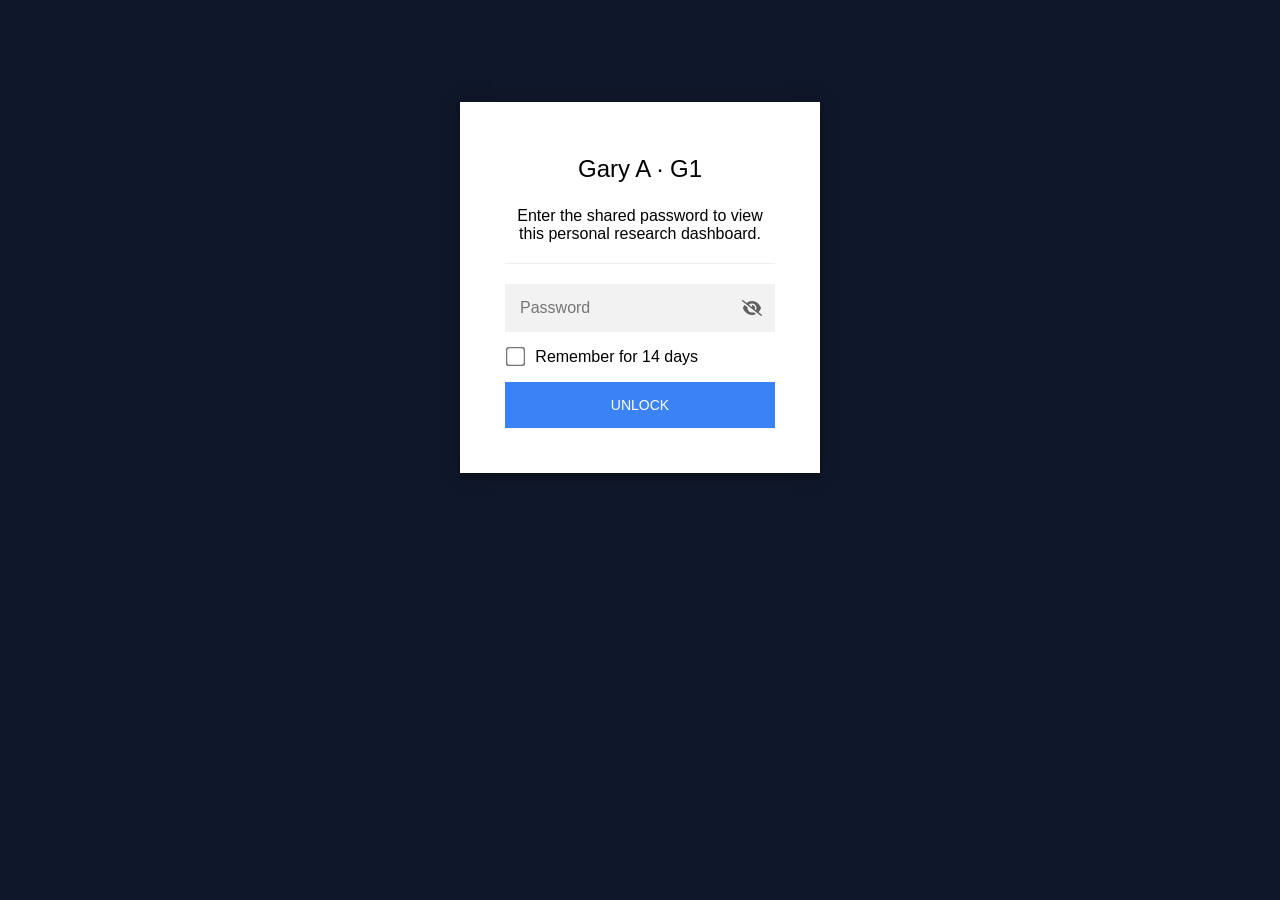
==== otw/index.html @ 6d65d70d "Swap in lean Magic 15 (passed pre-registered rule); simpler dashboard layout" ====
<!DOCTYPE html>
<html class="staticrypt-html">
    <head>
        <meta charset="utf-8" />
        <title>Gary A · G1</title>
        <meta name="viewport" content="width=device-width, initial-scale=1" />

        <!-- do not cache this page -->
        <meta http-equiv="cache-control" content="max-age=0" />
        <meta http-equiv="cache-control" content="no-cache" />
        <meta http-equiv="expires" content="0" />
        <meta http-equiv="expires" content="Tue, 01 Jan 1980 1:00:00 GMT" />
        <meta http-equiv="pragma" content="no-cache" />

        <style>
            .staticrypt-hr {
                margin-top: 20px;
                margin-bottom: 20px;
                border: 0;
                border-top: 1px solid #eee;
            }

            .staticrypt-page {
                width: 360px;
                padding: 8% 0 0;
                margin: auto;
                box-sizing: border-box;
            }

            .staticrypt-form {
                position: relative;
                z-index: 1;
                background: #ffffff;
                max-width: 360px;
                margin: 0 auto 100px;
                padding: 45px;
                text-align: center;
                box-shadow: 0 0 20px 0 rgba(0, 0, 0, 0.2), 0 5px 5px 0 rgba(0, 0, 0, 0.24);
            }

            .staticrypt-form input[type="password"],
            input[type="text"] {
                background: inherit;
                border: 0;
                box-sizing: border-box; /* This ensures padding is included in the total width */
                font-size: 14px;
                outline: 0;
                padding: 15px 30px 15px 15px; /* Adjust the padding to ensure there is space for the icon */
                width: 100%;
            }

            .staticrypt-password-container {
                position: relative;
                outline: 0;
                background: #f2f2f2;
                width: 100%;
                border: 0;
                margin: 0 0 15px;
                box-sizing: border-box;
            }

            .staticrypt-toggle-password-visibility {
                cursor: pointer;
                height: 20px;
                opacity: 60%;
                padding: 13px;
                position: absolute;
                right: 0;
                top: 50%;
                transform: translateY(-50%);
                width: 20px;
            }

            .staticrypt-form .staticrypt-decrypt-button {
                text-transform: uppercase;
                outline: 0;
                background: #3b82f6;
                width: 100%;
                border: 0;
                padding: 15px;
                color: #ffffff;
                font-size: 14px;
                cursor: pointer;
            }

            .staticrypt-form .staticrypt-decrypt-button:hover,
            .staticrypt-form .staticrypt-decrypt-button:active,
            .staticrypt-form .staticrypt-decrypt-button:focus {
                background: #3b82f6;
                filter: brightness(92%);
            }

            .staticrypt-html {
                height: 100%;
            }

            .staticrypt-body {
                height: 100%;
                margin: 0;
            }

            .staticrypt-content {
                height: 100%;
                margin-bottom: 1em;
                background: #0f172a;
                font-family: "Arial", sans-serif;
                -webkit-font-smoothing: antialiased;
                -moz-osx-font-smoothing: grayscale;
            }

            .staticrypt-instructions {
                margin-top: -1em;
                margin-bottom: 1em;
            }

            .staticrypt-title {
                font-size: 1.5em;
            }

            label.staticrypt-remember {
                display: flex;
                align-items: center;
                margin-bottom: 1em;
            }

            .staticrypt-remember input[type="checkbox"] {
                transform: scale(1.5);
                margin-right: 1em;
            }

            .hidden {
                display: none !important;
            }

            .staticrypt-spinner-container {
                height: 100%;
                display: flex;
                align-items: center;
                justify-content: center;
            }

            .staticrypt-spinner {
                display: inline-block;
                width: 2rem;
                height: 2rem;
                vertical-align: text-bottom;
                border: 0.25em solid gray;
                border-right-color: transparent;
                border-radius: 50%;
                -webkit-animation: spinner-border 0.75s linear infinite;
                animation: spinner-border 0.75s linear infinite;
                animation-duration: 0.75s;
                animation-timing-function: linear;
                animation-delay: 0s;
                animation-iteration-count: infinite;
                animation-direction: normal;
                animation-fill-mode: none;
                animation-play-state: running;
                animation-name: spinner-border;
            }

            @keyframes spinner-border {
                100% {
                    transform: rotate(360deg);
                }
            }

            @media screen and (-webkit-min-device-pixel-ratio: 0) {
                .staticrypt-form input[type="password"],
                input[type="text"] {
                    font-size: 16px;
                }
            }
        </style>
    </head>

    <body class="staticrypt-body">
        <div id="staticrypt_loading" class="staticrypt-spinner-container">
            <div class="staticrypt-spinner"></div>
        </div>

        <div id="staticrypt_content" class="staticrypt-content hidden">
            <div class="staticrypt-page">
                <div class="staticrypt-form">
                    <div class="staticrypt-instructions">
                        <p class="staticrypt-title">Gary A · G1</p>
                        <p>Enter the shared password to view this personal research dashboard.</p>
                    </div>

                    <hr class="staticrypt-hr" />

                    <form id="staticrypt-form" action="#" method="post">
                        <div class="staticrypt-password-container">
                            <input
                                id="staticrypt-password"
                                type="password"
                                name="password"
                                placeholder="Password"
                                autofocus
                            />

                            <img
                                class="staticrypt-toggle-password-visibility"
                                alt="Show password"
                                title="Show password"
                                src="[data-uri]"
                            />
                        </div>

                        <label id="staticrypt-remember-label" class="staticrypt-remember hidden">
                            <input id="staticrypt-remember" type="checkbox" name="remember" />
                            Remember for 14 days
                        </label>

                        <input type="submit" class="staticrypt-decrypt-button" value="Unlock" />
                    </form>
                </div>
            </div>
        </div>

        <script>
            // these variables will be filled when generating the file - the template format is 'variable_name'
            const staticryptInitiator = ((function(){
  const exports = {};
  const cryptoEngine = ((function(){
  const exports = {};
  const { subtle } = crypto;

const IV_BITS = 16 * 8;
const HEX_BITS = 4;
const ENCRYPTION_ALGO = "AES-CBC";

/**
 * Translates between utf8 encoded hexadecimal strings
 * and Uint8Array bytes.
 */
const HexEncoder = {
    /**
     * hex string -> bytes
     * @param {string} hexString
     * @returns {Uint8Array}
     */
    parse: function (hexString) {
        if (hexString.length % 2 !== 0) throw "Invalid hexString";
        const arrayBuffer = new Uint8Array(hexString.length / 2);

        for (let i = 0; i < hexString.length; i += 2) {
            const byteValue = parseInt(hexString.substring(i, i + 2), 16);
            if (isNaN(byteValue)) {
                throw "Invalid hexString";
            }
            arrayBuffer[i / 2] = byteValue;
        }
        return arrayBuffer;
    },

    /**
     * bytes -> hex string
     * @param {Uint8Array} bytes
     * @returns {string}
     */
    stringify: function (bytes) {
        const hexBytes = [];

        for (let i = 0; i < bytes.length; ++i) {
            let byteString = bytes[i].toString(16);
            if (byteString.length < 2) {
                byteString = "0" + byteString;
            }
            hexBytes.push(byteString);
        }
        return hexBytes.join("");
    },
};

/**
 * Translates between utf8 strings and Uint8Array bytes.
 */
const UTF8Encoder = {
    parse: function (str) {
        return new TextEncoder().encode(str);
    },

    stringify: function (bytes) {
        return new TextDecoder().decode(bytes);
    },
};

/**
 * Salt and encrypt a msg with a password.
 */
async function encrypt(msg, hashedPassword) {
    // Must be 16 bytes, unpredictable, and preferably cryptographically random. However, it need not be secret.
    // https://developer.mozilla.org/en-US/docs/Web/API/SubtleCrypto/encrypt#parameters
    const iv = crypto.getRandomValues(new Uint8Array(IV_BITS / 8));

    const key = await subtle.importKey("raw", HexEncoder.parse(hashedPassword), ENCRYPTION_ALGO, false, ["encrypt"]);

    const encrypted = await subtle.encrypt(
        {
            name: ENCRYPTION_ALGO,
            iv: iv,
        },
        key,
        UTF8Encoder.parse(msg)
    );

    // iv will be 32 hex characters, we prepend it to the ciphertext for use in decryption
    return HexEncoder.stringify(iv) + HexEncoder.stringify(new Uint8Array(encrypted));
}
exports.encrypt = encrypt;

/**
 * Decrypt a salted msg using a password.
 *
 * @param {string} encryptedMsg
 * @param {string} hashedPassword
 * @returns {Promise<string>}
 */
async function decrypt(encryptedMsg, hashedPassword) {
    const ivLength = IV_BITS / HEX_BITS;
    const iv = HexEncoder.parse(encryptedMsg.substring(0, ivLength));
    const encrypted = encryptedMsg.substring(ivLength);

    const key = await subtle.importKey("raw", HexEncoder.parse(hashedPassword), ENCRYPTION_ALGO, false, ["decrypt"]);

    const outBuffer = await subtle.decrypt(
        {
            name: ENCRYPTION_ALGO,
            iv: iv,
        },
        key,
        HexEncoder.parse(encrypted)
    );

    return UTF8Encoder.stringify(new Uint8Array(outBuffer));
}
exports.decrypt = decrypt;

/**
 * Salt and hash the password so it can be stored in localStorage without opening a password reuse vulnerability.
 *
 * @param {string} password
 * @param {string} salt
 * @returns {Promise<string>}
 */
async function hashPassword(password, salt) {
    // we hash the password in multiple steps, each adding more iterations. This is because we used to allow less
    // iterations, so for backward compatibility reasons, we need to support going from that to more iterations.
    let hashedPassword = await hashLegacyRound(password, salt);

    hashedPassword = await hashSecondRound(hashedPassword, salt);

    return hashThirdRound(hashedPassword, salt);
}
exports.hashPassword = hashPassword;

/**
 * This hashes the password with 1k iterations. This is a low number, we need this function to support backwards
 * compatibility.
 *
 * @param {string} password
 * @param {string} salt
 * @returns {Promise<string>}
 */
function hashLegacyRound(password, salt) {
    return pbkdf2(password, salt, 1000, "SHA-1");
}
exports.hashLegacyRound = hashLegacyRound;

/**
 * Add a second round of iterations. This is because we used to use 1k, so for backwards compatibility with
 * remember-me/autodecrypt links, we need to support going from that to more iterations.
 *
 * @param hashedPassword
 * @param salt
 * @returns {Promise<string>}
 */
function hashSecondRound(hashedPassword, salt) {
    return pbkdf2(hashedPassword, salt, 14000, "SHA-256");
}
exports.hashSecondRound = hashSecondRound;

/**
 * Add a third round of iterations to bring total number to 600k. This is because we used to use 1k, then 15k, so for
 * backwards compatibility with remember-me/autodecrypt links, we need to support going from that to more iterations.
 *
 * @param hashedPassword
 * @param salt
 * @returns {Promise<string>}
 */
function hashThirdRound(hashedPassword, salt) {
    return pbkdf2(hashedPassword, salt, 585000, "SHA-256");
}
exports.hashThirdRound = hashThirdRound;

/**
 * Salt and hash the password so it can be stored in localStorage without opening a password reuse vulnerability.
 *
 * @param {string} password
 * @param {string} salt
 * @param {int} iterations
 * @param {string} hashAlgorithm
 * @returns {Promise<string>}
 */
async function pbkdf2(password, salt, iterations, hashAlgorithm) {
    const key = await subtle.importKey("raw", UTF8Encoder.parse(password), "PBKDF2", false, ["deriveBits"]);

    const keyBytes = await subtle.deriveBits(
        {
            name: "PBKDF2",
            hash: hashAlgorithm,
            iterations,
            salt: UTF8Encoder.parse(salt),
        },
        key,
        256
    );

    return HexEncoder.stringify(new Uint8Array(keyBytes));
}

function generateRandomSalt() {
    const bytes = crypto.getRandomValues(new Uint8Array(128 / 8));

    return HexEncoder.stringify(new Uint8Array(bytes));
}
exports.generateRandomSalt = generateRandomSalt;

async function signMessage(hashedPassword, message) {
    const key = await subtle.importKey(
        "raw",
        HexEncoder.parse(hashedPassword),
        {
            name: "HMAC",
            hash: "SHA-256",
        },
        false,
        ["sign"]
    );
    const signature = await subtle.sign("HMAC", key, UTF8Encoder.parse(message));

    return HexEncoder.stringify(new Uint8Array(signature));
}
exports.signMessage = signMessage;

function getRandomAlphanum() {
    const possibleCharacters = "abcdefghijklmnopqrstuvwxyzABCDEFGHIJKLMNOPQRSTUVWXYZ0123456789";

    let byteArray;
    let parsedInt;

    // Keep generating new random bytes until we get a value that falls
    // within a range that can be evenly divided by possibleCharacters.length
    do {
        byteArray = crypto.getRandomValues(new Uint8Array(1));
        // extract the lowest byte to get an int from 0 to 255 (probably unnecessary, since we're only generating 1 byte)
        parsedInt = byteArray[0] & 0xff;
    } while (parsedInt >= 256 - (256 % possibleCharacters.length));

    // Take the modulo of the parsed integer to get a random number between 0 and totalLength - 1
    const randomIndex = parsedInt % possibleCharacters.length;

    return possibleCharacters[randomIndex];
}

/**
 * Generate a random string of a given length.
 *
 * @param {int} length
 * @returns {string}
 */
function generateRandomString(length) {
    let randomString = "";

    for (let i = 0; i < length; i++) {
        randomString += getRandomAlphanum();
    }

    return randomString;
}
exports.generateRandomString = generateRandomString;

  return exports;
})());
const codec = ((function(){
  const exports = {};
  /**
 * Initialize the codec with the provided cryptoEngine - this return functions to encode and decode messages.
 *
 * @param cryptoEngine - the engine to use for encryption / decryption
 */
function init(cryptoEngine) {
    const exports = {};

    /**
     * Top-level function for encoding a message.
     * Includes password hashing, encryption, and signing.
     *
     * @param {string} msg
     * @param {string} password
     * @param {string} salt
     *
     * @returns {string} The encoded text
     */
    async function encode(msg, password, salt) {
        const hashedPassword = await cryptoEngine.hashPassword(password, salt);

        const encrypted = await cryptoEngine.encrypt(msg, hashedPassword);

        // we use the hashed password in the HMAC because this is effectively what will be used a password (so we can store
        // it in localStorage safely, we don't use the clear text password)
        const hmac = await cryptoEngine.signMessage(hashedPassword, encrypted);

        return hmac + encrypted;
    }
    exports.encode = encode;

    /**
     * Encode using a password that has already been hashed. This is useful to encode multiple messages in a row, that way
     * we don't need to hash the password multiple times.
     *
     * @param {string} msg
     * @param {string} hashedPassword
     *
     * @returns {string} The encoded text
     */
    async function encodeWithHashedPassword(msg, hashedPassword) {
        const encrypted = await cryptoEngine.encrypt(msg, hashedPassword);

        // we use the hashed password in the HMAC because this is effectively what will be used a password (so we can store
        // it in localStorage safely, we don't use the clear text password)
        const hmac = await cryptoEngine.signMessage(hashedPassword, encrypted);

        return hmac + encrypted;
    }
    exports.encodeWithHashedPassword = encodeWithHashedPassword;

    /**
     * Top-level function for decoding a message.
     * Includes signature check and decryption.
     *
     * @param {string} signedMsg
     * @param {string} hashedPassword
     * @param {string} salt
     * @param {int} backwardCompatibleAttempt
     * @param {string} originalPassword
     *
     * @returns {Object} {success: true, decoded: string} | {success: false, message: string}
     */
    async function decode(signedMsg, hashedPassword, salt, backwardCompatibleAttempt = 0, originalPassword = "") {
        const encryptedHMAC = signedMsg.substring(0, 64);
        const encryptedMsg = signedMsg.substring(64);
        const decryptedHMAC = await cryptoEngine.signMessage(hashedPassword, encryptedMsg);

        if (decryptedHMAC !== encryptedHMAC) {
            // we have been raising the number of iterations in the hashing algorithm multiple times, so to support the old
            // remember-me/autodecrypt links we need to try bringing the old hashes up to speed.
            originalPassword = originalPassword || hashedPassword;
            if (backwardCompatibleAttempt === 0) {
                const updatedHashedPassword = await cryptoEngine.hashThirdRound(originalPassword, salt);

                return decode(signedMsg, updatedHashedPassword, salt, backwardCompatibleAttempt + 1, originalPassword);
            }
            if (backwardCompatibleAttempt === 1) {
                let updatedHashedPassword = await cryptoEngine.hashSecondRound(originalPassword, salt);
                updatedHashedPassword = await cryptoEngine.hashThirdRound(updatedHashedPassword, salt);

                return decode(signedMsg, updatedHashedPassword, salt, backwardCompatibleAttempt + 1, originalPassword);
            }

            return { success: false, message: "Signature mismatch" };
        }

        return {
            success: true,
            decoded: await cryptoEngine.decrypt(encryptedMsg, hashedPassword),
        };
    }
    exports.decode = decode;

    return exports;
}
exports.init = init;

  return exports;
})());
const decode = codec.init(cryptoEngine).decode;

/**
 * Initialize the staticrypt module, that exposes functions callbable by the password_template.
 *
 * @param {{
 *  staticryptEncryptedMsgUniqueVariableName: string,
 *  isRememberEnabled: boolean,
 *  rememberDurationInDays: number,
 *  staticryptSaltUniqueVariableName: string,
 * }} staticryptConfig - object of data that is stored on the password_template at encryption time.
 *
 * @param {{
 *  rememberExpirationKey: string,
 *  rememberPassphraseKey: string,
 *  replaceHtmlCallback: function,
 *  clearLocalStorageCallback: function,
 * }} templateConfig - object of data that can be configured by a custom password_template.
 */
function init(staticryptConfig, templateConfig) {
    const exports = {};

    /**
     * Decrypt our encrypted page, replace the whole HTML.
     *
     * @param {string} hashedPassword
     * @returns {Promise<boolean>}
     */
    async function decryptAndReplaceHtml(hashedPassword) {
        const { staticryptEncryptedMsgUniqueVariableName, staticryptSaltUniqueVariableName } = staticryptConfig;
        const { replaceHtmlCallback } = templateConfig;

        const result = await decode(
            staticryptEncryptedMsgUniqueVariableName,
            hashedPassword,
            staticryptSaltUniqueVariableName
        );
        if (!result.success) {
            return false;
        }
        const plainHTML = result.decoded;

        // if the user configured a callback call it, otherwise just replace the whole HTML
        if (typeof replaceHtmlCallback === "function") {
            replaceHtmlCallback(plainHTML);
        } else {
            document.write(plainHTML);
            document.close();
        }

        return true;
    }

    /**
     * Attempt to decrypt the page and replace the whole HTML.
     *
     * @param {string} password
     * @param {boolean} isRememberChecked
     *
     * @returns {Promise<{isSuccessful: boolean, hashedPassword?: string}>} - we return an object, so that if we want to
     *   expose more information in the future we can do it without breaking the password_template
     */
    async function handleDecryptionOfPage(password, isRememberChecked) {
        const { staticryptSaltUniqueVariableName } = staticryptConfig;

        // decrypt and replace the whole page
        const hashedPassword = await cryptoEngine.hashPassword(password, staticryptSaltUniqueVariableName);
        return handleDecryptionOfPageFromHash(hashedPassword, isRememberChecked);
    }
    exports.handleDecryptionOfPage = handleDecryptionOfPage;

    async function handleDecryptionOfPageFromHash(hashedPassword, isRememberChecked) {
        const { isRememberEnabled, rememberDurationInDays } = staticryptConfig;
        const { rememberExpirationKey, rememberPassphraseKey } = templateConfig;

        const isDecryptionSuccessful = await decryptAndReplaceHtml(hashedPassword);

        if (!isDecryptionSuccessful) {
            return {
                isSuccessful: false,
                hashedPassword,
            };
        }

        // remember the hashedPassword and set its expiration if necessary
        if (isRememberEnabled && isRememberChecked) {
            window.localStorage.setItem(rememberPassphraseKey, hashedPassword);

            // set the expiration if the duration isn't 0 (meaning no expiration)
            if (rememberDurationInDays > 0) {
                window.localStorage.setItem(
                    rememberExpirationKey,
                    (new Date().getTime() + rememberDurationInDays * 24 * 60 * 60 * 1000).toString()
                );
            }
        }

        return {
            isSuccessful: true,
            hashedPassword,
        };
    }
    exports.handleDecryptionOfPageFromHash = handleDecryptionOfPageFromHash;

    /**
     * Clear localstorage from staticrypt related values
     */
    function clearLocalStorage() {
        const { clearLocalStorageCallback, rememberExpirationKey, rememberPassphraseKey } = templateConfig;

        if (typeof clearLocalStorageCallback === "function") {
            clearLocalStorageCallback();
        } else {
            localStorage.removeItem(rememberPassphraseKey);
            localStorage.removeItem(rememberExpirationKey);
        }
    }

    async function handleDecryptOnLoad() {
        let isSuccessful = await decryptOnLoadFromUrl();

        if (!isSuccessful) {
            isSuccessful = await decryptOnLoadFromRememberMe();
        }

        return { isSuccessful };
    }
    exports.handleDecryptOnLoad = handleDecryptOnLoad;

    /**
     * Clear storage if we are logging out
     *
     * @returns {boolean} - whether we logged out
     */
    function logoutIfNeeded() {
        const logoutKey = "staticrypt_logout";

        // handle logout through query param
        const queryParams = new URLSearchParams(window.location.search);
        if (queryParams.has(logoutKey)) {
            clearLocalStorage();
            return true;
        }

        // handle logout through URL fragment
        const hash = window.location.hash.substring(1);
        if (hash.includes(logoutKey)) {
            clearLocalStorage();
            return true;
        }

        return false;
    }

    /**
     * To be called on load: check if we want to try to decrypt and replace the HTML with the decrypted content, and
     * try to do it if needed.
     *
     * @returns {Promise<boolean>} true if we derypted and replaced the whole page, false otherwise
     */
    async function decryptOnLoadFromRememberMe() {
        const { rememberDurationInDays } = staticryptConfig;
        const { rememberExpirationKey, rememberPassphraseKey } = templateConfig;

        // if we are login out, terminate
        if (logoutIfNeeded()) {
            return false;
        }

        // if there is expiration configured, check if we're not beyond the expiration
        if (rememberDurationInDays && rememberDurationInDays > 0) {
            const expiration = localStorage.getItem(rememberExpirationKey),
                isExpired = expiration && new Date().getTime() > parseInt(expiration);

            if (isExpired) {
                clearLocalStorage();
                return false;
            }
        }

        const hashedPassword = localStorage.getItem(rememberPassphraseKey);

        if (hashedPassword) {
            // try to decrypt
            const isDecryptionSuccessful = await decryptAndReplaceHtml(hashedPassword);

            // if the decryption is unsuccessful the password might be wrong - silently clear the saved data and let
            // the user fill the password form again
            if (!isDecryptionSuccessful) {
                clearLocalStorage();
                return false;
            }

            return true;
        }

        return false;
    }

    async function decryptOnLoadFromUrl() {
        const passwordKey = "staticrypt_pwd";
        const rememberMeKey = "remember_me";

        // try to get the password from the query param (for backward compatibility - we now want to avoid this method,
        // since it sends the hashed password to the server which isn't needed)
        const queryParams = new URLSearchParams(window.location.search);
        const hashedPasswordQuery = queryParams.get(passwordKey);
        const rememberMeQuery = queryParams.get(rememberMeKey);

        const urlFragment = window.location.hash.substring(1);
        // get the password from the url fragment
        const hashedPasswordRegexMatch = urlFragment.match(new RegExp(passwordKey + "=([^&]*)"));
        const hashedPasswordFragment = hashedPasswordRegexMatch ? hashedPasswordRegexMatch[1] : null;
        const rememberMeFragment = urlFragment.includes(rememberMeKey);

        const hashedPassword = hashedPasswordFragment || hashedPasswordQuery;
        const rememberMe = rememberMeFragment || rememberMeQuery;

        if (hashedPassword) {
            return handleDecryptionOfPageFromHash(hashedPassword, rememberMe);
        }

        return false;
    }

    return exports;
}
exports.init = init;

  return exports;
})());
            const templateError = "Bad password!",
                templateToggleAltShow = "Show password",
                templateToggleAltHide = "Hide password",
                isRememberEnabled = true,
                staticryptConfig = {"staticryptEncryptedMsgUniqueVariableName":"[base64]","isRememberEnabled":true,"rememberDurationInDays":14,"staticryptSaltUniqueVariableName":"8422ee3a583faa95efbcede3cbd6a681"};

            // you can edit these values to customize some of the behavior of StatiCrypt
            const templateConfig = {
                rememberExpirationKey: "staticrypt_expiration",
                rememberPassphraseKey: "staticrypt_passphrase",
                replaceHtmlCallback: null,
                clearLocalStorageCallback: null,
            };

            // init the staticrypt engine
            const staticrypt = staticryptInitiator.init(staticryptConfig, templateConfig);

            // try to automatically decrypt on load if there is a saved password
            window.onload = async function () {
                const { isSuccessful } = await staticrypt.handleDecryptOnLoad();

                // if we didn't decrypt anything on load, show the password prompt. Otherwise the content has already been
                // replaced, no need to do anything
                if (!isSuccessful) {
                    // hide loading screen
                    document.getElementById("staticrypt_loading").classList.add("hidden");
                    document.getElementById("staticrypt_content").classList.remove("hidden");
                    document.getElementById("staticrypt-password").focus();

                    // show the remember me checkbox
                    if (isRememberEnabled) {
                        document.getElementById("staticrypt-remember-label").classList.remove("hidden");
                    }
                }
            };

            // toggle password visibility
            const toggleIcon = document.querySelector(".staticrypt-toggle-password-visibility");
            // these two icons are coming from FontAwesome
            const imgSrcEyeClosed =
                "[data-uri]";
            const imgSrcEyeOpened =
                "[data-uri]";
            toggleIcon.addEventListener("click", function () {
                const passwordInput = document.getElementById("staticrypt-password");
                if (passwordInput.type === "password") {
                    passwordInput.type = "text";
                    toggleIcon.src = imgSrcEyeOpened;
                    toggleIcon.alt = templateToggleAltHide;
                    toggleIcon.title = templateToggleAltHide;
                } else {
                    passwordInput.type = "password";
                    toggleIcon.src = imgSrcEyeClosed;
                    toggleIcon.alt = templateToggleAltShow;
                    toggleIcon.title = templateToggleAltShow;
                }
            });

            // handle password form submission
            document.getElementById("staticrypt-form").addEventListener("submit", async function (e) {
                e.preventDefault();

                const password = document.getElementById("staticrypt-password").value,
                    isRememberChecked = document.getElementById("staticrypt-remember").checked;

                const { isSuccessful } = await staticrypt.handleDecryptionOfPage(password, isRememberChecked);

                if (!isSuccessful) {
                    alert(templateError);
                }
            });
        </script>
    </body>
</html>
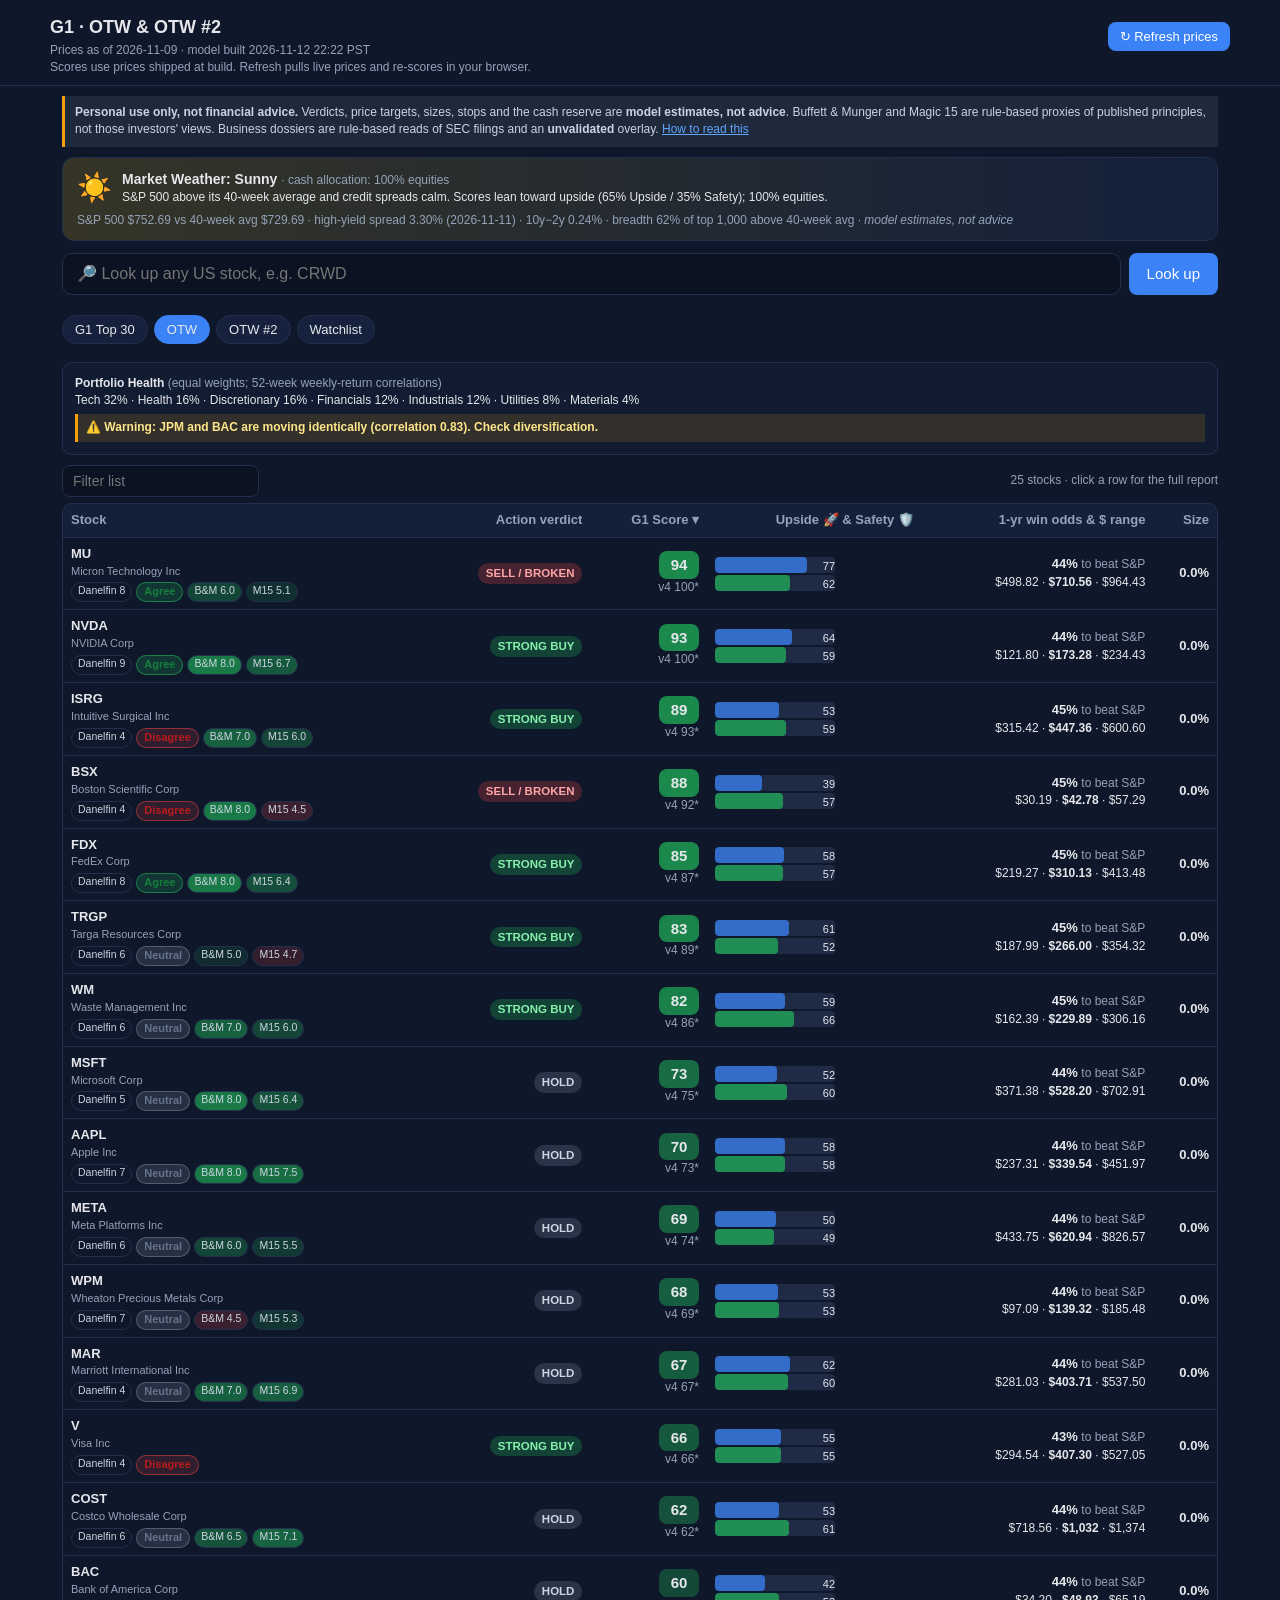
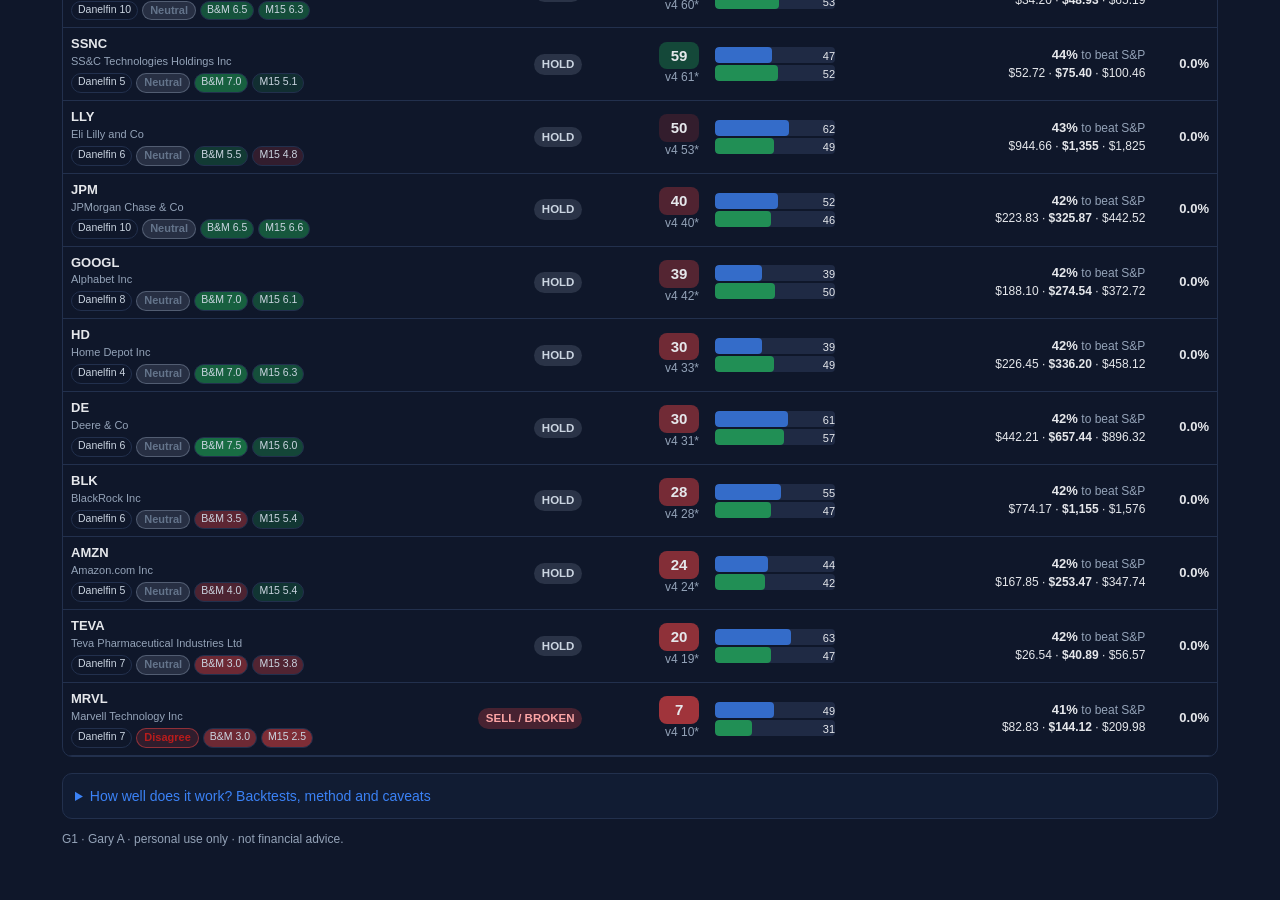
==== commit 7665937e: "Temporarily publish G1 pages without password (owner request); add G1_NO_ENCRYPT=1 flag to encrypt-p" ====
--- a/otw/index.html
+++ b/otw/index.html
@@ -1,892 +1,609 @@
-<!DOCTYPE html>
-<html class="staticrypt-html">
-    <head>
-        <meta charset="utf-8" />
-        <title>Gary A · G1</title>
-        <meta name="viewport" content="width=device-width, initial-scale=1" />
-
-        <!-- do not cache this page -->
-        <meta http-equiv="cache-control" content="max-age=0" />
-        <meta http-equiv="cache-control" content="no-cache" />
-        <meta http-equiv="expires" content="0" />
-        <meta http-equiv="expires" content="Tue, 01 Jan 1980 1:00:00 GMT" />
-        <meta http-equiv="pragma" content="no-cache" />
-
-        <style>
-            .staticrypt-hr {
-                margin-top: 20px;
-                margin-bottom: 20px;
-                border: 0;
-                border-top: 1px solid #eee;
-            }
-
-            .staticrypt-page {
-                width: 360px;
-                padding: 8% 0 0;
-                margin: auto;
-                box-sizing: border-box;
-            }
-
-            .staticrypt-form {
-                position: relative;
-                z-index: 1;
-                background: #ffffff;
-                max-width: 360px;
-                margin: 0 auto 100px;
-                padding: 45px;
-                text-align: center;
-                box-shadow: 0 0 20px 0 rgba(0, 0, 0, 0.2), 0 5px 5px 0 rgba(0, 0, 0, 0.24);
-            }
-
-            .staticrypt-form input[type="password"],
-            input[type="text"] {
-                background: inherit;
-                border: 0;
-                box-sizing: border-box; /* This ensures padding is included in the total width */
-                font-size: 14px;
-                outline: 0;
-                padding: 15px 30px 15px 15px; /* Adjust the padding to ensure there is space for the icon */
-                width: 100%;
-            }
-
-            .staticrypt-password-container {
-                position: relative;
-                outline: 0;
-                background: #f2f2f2;
-                width: 100%;
-                border: 0;
-                margin: 0 0 15px;
-                box-sizing: border-box;
-            }
-
-            .staticrypt-toggle-password-visibility {
-                cursor: pointer;
-                height: 20px;
-                opacity: 60%;
-                padding: 13px;
-                position: absolute;
-                right: 0;
-                top: 50%;
-                transform: translateY(-50%);
-                width: 20px;
-            }
-
-            .staticrypt-form .staticrypt-decrypt-button {
-                text-transform: uppercase;
-                outline: 0;
-                background: #3b82f6;
-                width: 100%;
-                border: 0;
-                padding: 15px;
-                color: #ffffff;
-                font-size: 14px;
-                cursor: pointer;
-            }
-
-            .staticrypt-form .staticrypt-decrypt-button:hover,
-            .staticrypt-form .staticrypt-decrypt-button:active,
-            .staticrypt-form .staticrypt-decrypt-button:focus {
-                background: #3b82f6;
-                filter: brightness(92%);
-            }
-
-            .staticrypt-html {
-                height: 100%;
-            }
-
-            .staticrypt-body {
-                height: 100%;
-                margin: 0;
-            }
-
-            .staticrypt-content {
-                height: 100%;
-                margin-bottom: 1em;
-                background: #0f172a;
-                font-family: "Arial", sans-serif;
-                -webkit-font-smoothing: antialiased;
-                -moz-osx-font-smoothing: grayscale;
-            }
-
-            .staticrypt-instructions {
-                margin-top: -1em;
-                margin-bottom: 1em;
-            }
-
-            .staticrypt-title {
-                font-size: 1.5em;
-            }
-
-            label.staticrypt-remember {
-                display: flex;
-                align-items: center;
-                margin-bottom: 1em;
-            }
-
-            .staticrypt-remember input[type="checkbox"] {
-                transform: scale(1.5);
-                margin-right: 1em;
-            }
-
-            .hidden {
-                display: none !important;
-            }
-
-            .staticrypt-spinner-container {
-                height: 100%;
-                display: flex;
-                align-items: center;
-                justify-content: center;
-            }
-
-            .staticrypt-spinner {
-                display: inline-block;
-                width: 2rem;
-                height: 2rem;
-                vertical-align: text-bottom;
-                border: 0.25em solid gray;
-                border-right-color: transparent;
-                border-radius: 50%;
-                -webkit-animation: spinner-border 0.75s linear infinite;
-                animation: spinner-border 0.75s linear infinite;
-                animation-duration: 0.75s;
-                animation-timing-function: linear;
-                animation-delay: 0s;
-                animation-iteration-count: infinite;
-                animation-direction: normal;
-                animation-fill-mode: none;
-                animation-play-state: running;
-                animation-name: spinner-border;
-            }
-
-            @keyframes spinner-border {
-                100% {
-                    transform: rotate(360deg);
-                }
-            }
-
-            @media screen and (-webkit-min-device-pixel-ratio: 0) {
-                .staticrypt-form input[type="password"],
-                input[type="text"] {
-                    font-size: 16px;
-                }
-            }
-        </style>
-    </head>
-
-    <body class="staticrypt-body">
-        <div id="staticrypt_loading" class="staticrypt-spinner-container">
-            <div class="staticrypt-spinner"></div>
-        </div>
-
-        <div id="staticrypt_content" class="staticrypt-content hidden">
-            <div class="staticrypt-page">
-                <div class="staticrypt-form">
-                    <div class="staticrypt-instructions">
-                        <p class="staticrypt-title">Gary A · G1</p>
-                        <p>Enter the shared password to view this personal research dashboard.</p>
-                    </div>
-
-                    <hr class="staticrypt-hr" />
-
-                    <form id="staticrypt-form" action="#" method="post">
-                        <div class="staticrypt-password-container">
-                            <input
-                                id="staticrypt-password"
-                                type="password"
-                                name="password"
-                                placeholder="Password"
-                                autofocus
-                            />
-
-                            <img
-                                class="staticrypt-toggle-password-visibility"
-                                alt="Show password"
-                                title="Show password"
-                                src="[data-uri]"
-                            />
-                        </div>
-
-                        <label id="staticrypt-remember-label" class="staticrypt-remember hidden">
-                            <input id="staticrypt-remember" type="checkbox" name="remember" />
-                            Remember for 14 days
-                        </label>
-
-                        <input type="submit" class="staticrypt-decrypt-button" value="Unlock" />
-                    </form>
-                </div>
-            </div>
-        </div>
-
-        <script>
-            // these variables will be filled when generating the file - the template format is 'variable_name'
-            const staticryptInitiator = ((function(){
-  const exports = {};
-  const cryptoEngine = ((function(){
-  const exports = {};
-  const { subtle } = crypto;
-
-const IV_BITS = 16 * 8;
-const HEX_BITS = 4;
-const ENCRYPTION_ALGO = "AES-CBC";
-
-/**
- * Translates between utf8 encoded hexadecimal strings
- * and Uint8Array bytes.
- */
-const HexEncoder = {
-    /**
-     * hex string -> bytes
-     * @param {string} hexString
-     * @returns {Uint8Array}
-     */
-    parse: function (hexString) {
-        if (hexString.length % 2 !== 0) throw "Invalid hexString";
-        const arrayBuffer = new Uint8Array(hexString.length / 2);
-
-        for (let i = 0; i < hexString.length; i += 2) {
-            const byteValue = parseInt(hexString.substring(i, i + 2), 16);
-            if (isNaN(byteValue)) {
-                throw "Invalid hexString";
-            }
-            arrayBuffer[i / 2] = byteValue;
-        }
-        return arrayBuffer;
-    },
-
-    /**
-     * bytes -> hex string
-     * @param {Uint8Array} bytes
-     * @returns {string}
-     */
-    stringify: function (bytes) {
-        const hexBytes = [];
-
-        for (let i = 0; i < bytes.length; ++i) {
-            let byteString = bytes[i].toString(16);
-            if (byteString.length < 2) {
-                byteString = "0" + byteString;
-            }
-            hexBytes.push(byteString);
-        }
-        return hexBytes.join("");
-    },
-};
-
-/**
- * Translates between utf8 strings and Uint8Array bytes.
- */
-const UTF8Encoder = {
-    parse: function (str) {
-        return new TextEncoder().encode(str);
-    },
-
-    stringify: function (bytes) {
-        return new TextDecoder().decode(bytes);
-    },
-};
-
-/**
- * Salt and encrypt a msg with a password.
- */
-async function encrypt(msg, hashedPassword) {
-    // Must be 16 bytes, unpredictable, and preferably cryptographically random. However, it need not be secret.
-    // https://developer.mozilla.org/en-US/docs/Web/API/SubtleCrypto/encrypt#parameters
-    const iv = crypto.getRandomValues(new Uint8Array(IV_BITS / 8));
-
-    const key = await subtle.importKey("raw", HexEncoder.parse(hashedPassword), ENCRYPTION_ALGO, false, ["encrypt"]);
-
-    const encrypted = await subtle.encrypt(
-        {
-            name: ENCRYPTION_ALGO,
-            iv: iv,
-        },
-        key,
-        UTF8Encoder.parse(msg)
-    );
-
-    // iv will be 32 hex characters, we prepend it to the ciphertext for use in decryption
-    return HexEncoder.stringify(iv) + HexEncoder.stringify(new Uint8Array(encrypted));
-}
-exports.encrypt = encrypt;
-
-/**
- * Decrypt a salted msg using a password.
- *
- * @param {string} encryptedMsg
- * @param {string} hashedPassword
- * @returns {Promise<string>}
- */
-async function decrypt(encryptedMsg, hashedPassword) {
-    const ivLength = IV_BITS / HEX_BITS;
-    const iv = HexEncoder.parse(encryptedMsg.substring(0, ivLength));
-    const encrypted = encryptedMsg.substring(ivLength);
-
-    const key = await subtle.importKey("raw", HexEncoder.parse(hashedPassword), ENCRYPTION_ALGO, false, ["decrypt"]);
-
-    const outBuffer = await subtle.decrypt(
-        {
-            name: ENCRYPTION_ALGO,
-            iv: iv,
-        },
-        key,
-        HexEncoder.parse(encrypted)
-    );
-
-    return UTF8Encoder.stringify(new Uint8Array(outBuffer));
-}
-exports.decrypt = decrypt;
-
-/**
- * Salt and hash the password so it can be stored in localStorage without opening a password reuse vulnerability.
- *
- * @param {string} password
- * @param {string} salt
- * @returns {Promise<string>}
- */
-async function hashPassword(password, salt) {
-    // we hash the password in multiple steps, each adding more iterations. This is because we used to allow less
-    // iterations, so for backward compatibility reasons, we need to support going from that to more iterations.
-    let hashedPassword = await hashLegacyRound(password, salt);
-
-    hashedPassword = await hashSecondRound(hashedPassword, salt);
-
-    return hashThirdRound(hashedPassword, salt);
-}
-exports.hashPassword = hashPassword;
-
-/**
- * This hashes the password with 1k iterations. This is a low number, we need this function to support backwards
- * compatibility.
- *
- * @param {string} password
- * @param {string} salt
- * @returns {Promise<string>}
- */
-function hashLegacyRound(password, salt) {
-    return pbkdf2(password, salt, 1000, "SHA-1");
-}
-exports.hashLegacyRound = hashLegacyRound;
-
-/**
- * Add a second round of iterations. This is because we used to use 1k, so for backwards compatibility with
- * remember-me/autodecrypt links, we need to support going from that to more iterations.
- *
- * @param hashedPassword
- * @param salt
- * @returns {Promise<string>}
- */
-function hashSecondRound(hashedPassword, salt) {
-    return pbkdf2(hashedPassword, salt, 14000, "SHA-256");
-}
-exports.hashSecondRound = hashSecondRound;
-
-/**
- * Add a third round of iterations to bring total number to 600k. This is because we used to use 1k, then 15k, so for
- * backwards compatibility with remember-me/autodecrypt links, we need to support going from that to more iterations.
- *
- * @param hashedPassword
- * @param salt
- * @returns {Promise<string>}
- */
-function hashThirdRound(hashedPassword, salt) {
-    return pbkdf2(hashedPassword, salt, 585000, "SHA-256");
-}
-exports.hashThirdRound = hashThirdRound;
-
-/**
- * Salt and hash the password so it can be stored in localStorage without opening a password reuse vulnerability.
- *
- * @param {string} password
- * @param {string} salt
- * @param {int} iterations
- * @param {string} hashAlgorithm
- * @returns {Promise<string>}
- */
-async function pbkdf2(password, salt, iterations, hashAlgorithm) {
-    const key = await subtle.importKey("raw", UTF8Encoder.parse(password), "PBKDF2", false, ["deriveBits"]);
-
-    const keyBytes = await subtle.deriveBits(
-        {
-            name: "PBKDF2",
-            hash: hashAlgorithm,
-            iterations,
-            salt: UTF8Encoder.parse(salt),
-        },
-        key,
-        256
-    );
-
-    return HexEncoder.stringify(new Uint8Array(keyBytes));
-}
-
-function generateRandomSalt() {
-    const bytes = crypto.getRandomValues(new Uint8Array(128 / 8));
-
-    return HexEncoder.stringify(new Uint8Array(bytes));
-}
-exports.generateRandomSalt = generateRandomSalt;
-
-async function signMessage(hashedPassword, message) {
-    const key = await subtle.importKey(
-        "raw",
-        HexEncoder.parse(hashedPassword),
-        {
-            name: "HMAC",
-            hash: "SHA-256",
-        },
-        false,
-        ["sign"]
-    );
-    const signature = await subtle.sign("HMAC", key, UTF8Encoder.parse(message));
-
-    return HexEncoder.stringify(new Uint8Array(signature));
-}
-exports.signMessage = signMessage;
-
-function getRandomAlphanum() {
-    const possibleCharacters = "abcdefghijklmnopqrstuvwxyzABCDEFGHIJKLMNOPQRSTUVWXYZ0123456789";
-
-    let byteArray;
-    let parsedInt;
-
-    // Keep generating new random bytes until we get a value that falls
-    // within a range that can be evenly divided by possibleCharacters.length
-    do {
-        byteArray = crypto.getRandomValues(new Uint8Array(1));
-        // extract the lowest byte to get an int from 0 to 255 (probably unnecessary, since we're only generating 1 byte)
-        parsedInt = byteArray[0] & 0xff;
-    } while (parsedInt >= 256 - (256 % possibleCharacters.length));
-
-    // Take the modulo of the parsed integer to get a random number between 0 and totalLength - 1
-    const randomIndex = parsedInt % possibleCharacters.length;
-
-    return possibleCharacters[randomIndex];
-}
-
-/**
- * Generate a random string of a given length.
- *
- * @param {int} length
- * @returns {string}
- */
-function generateRandomString(length) {
-    let randomString = "";
-
-    for (let i = 0; i < length; i++) {
-        randomString += getRandomAlphanum();
+<!doctype html>
+<html lang="en"><head><meta charset="utf-8"><meta name="viewport" content="width=device-width,initial-scale=1">
+<meta name="robots" content="noindex,nofollow"><title>G1 · OTW · Gary A</title><style>:root{--bg:#0f172a;--card:#111c33;--line:#22304d;--text:#e5e7eb;--mut:#94a3b8;--acc:#3b82f6;--good:#22c55e;--bad:#ef4444;--warn:#f59e0b}
+*{box-sizing:border-box}
+body{margin:0;font:14px/1.45 -apple-system,BlinkMacSystemFont,"Segoe UI",Roboto,sans-serif;background:var(--bg);color:var(--text)}
+header{padding:14px 16px 8px;border-bottom:1px solid var(--line);position:sticky;top:0;background:var(--bg);z-index:5}
+h1{font-size:18px;margin:0 0 2px}
+h2{font-size:16px;margin:22px 0 8px}
+.sub{color:var(--mut);font-size:12px}
+.wrap{max-width:1180px;margin:0 auto;padding:0 12px 40px}
+.row{display:flex;flex-wrap:wrap;gap:8px;align-items:center}
+.disc{background:#1e293b;border-left:3px solid var(--warn);padding:8px 10px;margin:10px 0;font-size:12.5px;color:#cbd5e1}
+button,.btn{background:var(--acc);color:#fff;border:0;border-radius:8px;padding:7px 12px;font-size:13px;cursor:pointer;text-decoration:none}
+button.ghost{background:transparent;border:1px solid var(--line);color:var(--text)}
+button:disabled{opacity:.5}
+.tabs{display:flex;gap:6px;overflow-x:auto;padding:8px 0}
+.tab{background:#16223d;border:1px solid var(--line);color:var(--text);border-radius:999px;padding:6px 12px;white-space:nowrap;cursor:pointer;font-size:13px}
+.tab.on{background:var(--acc);border-color:var(--acc)}
+.hz .tab{padding:5px 10px}
+input[type=text]{background:#0b1222;border:1px solid var(--line);color:var(--text);border-radius:8px;padding:7px 10px;font-size:14px;min-width:0}
+.card{background:var(--card);border:1px solid var(--line);border-radius:10px;padding:12px;margin:10px 0}
+.tblwrap{overflow-x:auto;border:1px solid var(--line);border-radius:10px}
+table{border-collapse:collapse;width:100%;font-size:13px}
+th,td{padding:7px 8px;border-bottom:1px solid var(--line);text-align:right;white-space:nowrap}
+th{position:sticky;top:0;background:#14203a;color:var(--mut);font-weight:600;cursor:pointer;user-select:none}
+th:first-child,td:first-child{text-align:left}
+td .nm{display:block;color:var(--mut);font-size:11px;max-width:180px;overflow:hidden;text-overflow:ellipsis}
+.prob{font-weight:700}
+.pill{display:inline-block;border-radius:6px;padding:1px 6px;font-size:11px;border:1px solid var(--line);color:var(--mut)}
+.pill.po{border-color:var(--warn);color:var(--warn)}
+.strip{display:inline-flex;gap:2px}
+.strip span{display:inline-block;width:30px;text-align:center;border-radius:4px;font-size:11px;padding:1px 0}
+.v-some{color:var(--good)} .v-weak{color:var(--warn)} .v-none{color:var(--mut)} .v-neg{color:var(--bad)}
+.muted{color:var(--mut)}
+.small{font-size:12px}
+.grid{display:grid;grid-template-columns:repeat(auto-fit,minmax(150px,1fr));gap:8px}
+.kv{background:#0b1222;border:1px solid var(--line);border-radius:8px;padding:8px}
+.kv b{display:block;font-size:16px}
+
+.err{color:var(--bad)}
+details summary{cursor:pointer;color:var(--acc)}
+@media (max-width:640px){header{position:static}.hide-sm{display:none}th,td{padding:6px 5px}h1{font-size:16px}}
+
+.ag{display:inline-block;padding:1px 7px;border-radius:999px;font-size:11px;font-weight:600;border:1px solid transparent}
+.ag-agree{background:rgba(34,197,94,.18);color:#15803d;border-color:rgba(34,197,94,.5)}
+.ag-disagree{background:rgba(239,68,68,.15);color:#b91c1c;border-color:rgba(239,68,68,.5)}
+.ag-neutral,.ag-na{background:rgba(148,163,184,.18);color:#64748b;border-color:rgba(148,163,184,.4)}
+.hzc{display:inline-flex;flex-direction:column;align-items:center;gap:2px}
+.dot{display:block;width:7px;height:7px;border-radius:50%;font-style:normal}
+.dot.ag-agree{background:#22c55e}.dot.ag-disagree{background:#ef4444}.dot.ag-neutral,.dot.ag-na{background:#cbd5e1}
+.sty{display:inline-block;min-width:30px;text-align:center;padding:1px 6px;border-radius:6px;font-weight:600;cursor:help}
+.ch{display:inline-block;min-width:40px;text-align:center;padding:2px 6px;border-radius:6px;font-weight:700}
+.cw{font-size:12px;margin-left:4px}.cw-up{color:#16a34a}.cw-down{color:#dc2626}.cw-flat{color:#94a3b8}
+table.main td{vertical-align:middle}table.main tbody tr[data-x]{cursor:pointer}
+tr.det td{background:rgba(148,163,184,.08);padding:10px 14px}
+.dgrid{display:grid;grid-template-columns:repeat(auto-fit,minmax(260px,1fr));gap:14px;margin:6px 0}
+.dgrid ul{margin:4px 0 4px 18px;padding:0}
+.hzrow{display:flex;gap:8px;flex-wrap:wrap;margin-top:4px}.hzbox{display:flex;flex-direction:column;align-items:center;gap:2px}
+.live{font-size:10px;color:#16a34a;font-weight:600}
+.xbtn{padding:2px 8px}
+.disc a,#helpT{color:#60a5fa;text-decoration:underline}
+tr.det td,tr.det td *{white-space:normal;text-align:left}
+
+/* v4 */
+.weather{border-radius:12px;padding:10px 14px;margin:10px 0;border:1px solid var(--line);background:#13203b}
+.weather.w-on{background:linear-gradient(90deg,rgba(250,204,21,.16),#13203b)}.weather.w-neutral{background:linear-gradient(90deg,rgba(148,163,184,.18),#13203b)}
+.weather.w-off,.weather.w-bear{background:linear-gradient(90deg,rgba(239,68,68,.20),#13203b)}.weather.w-capit{background:linear-gradient(90deg,rgba(34,197,94,.20),#13203b)}
+.wx-main{display:flex;gap:10px;align-items:center}.wx-icon{font-size:28px}.wx-det{margin-top:4px}
+.hero{display:flex;gap:8px;margin:12px 0}.hero input{flex:1;font-size:16px;padding:11px 14px;border-radius:10px}.hero button{font-size:15px;padding:10px 18px}
+.report .rgrid{display:flex;flex-wrap:wrap;gap:18px;margin:10px 0;align-items:flex-start}
+.g1{display:inline-block;min-width:40px;text-align:center;padding:3px 8px;border-radius:8px;font-weight:800;font-size:15px}
+.vd{display:inline-block;padding:2px 8px;border-radius:999px;font-size:11.5px;font-weight:700;white-space:nowrap}
+.v-buy{background:rgba(34,197,94,.25);color:#86efac}.v-acc{background:rgba(59,130,246,.25);color:#93c5fd}.v-hold{background:rgba(148,163,184,.2);color:#cbd5e1}
+.v-trim{background:rgba(245,158,11,.25);color:#fcd34d}.v-sell{background:rgba(239,68,68,.25);color:#fca5a5}
+.bar{position:relative;height:16px;width:120px;background:#1f2a44;border-radius:4px;margin:2px 0;overflow:hidden}
+.bar i{position:absolute;left:0;top:0;bottom:0;border-radius:4px}.bar.up i{background:rgba(59,130,246,.75)}.bar.safe i{background:rgba(34,197,94,.65)}
+.bar span{position:relative;font-size:11px;padding-left:5px;line-height:16px}
+.chips{display:flex;gap:4px;flex-wrap:wrap;margin-top:3px}.chip{font-size:10.5px;padding:0 6px;border-radius:999px;border:1px solid var(--line);color:#cbd5e1}
+.pos{color:#4ade80}.neg{color:#f87171}
+.hwarn{background:rgba(245,158,11,.15);border-left:3px solid var(--warn);padding:5px 8px;margin-top:5px;color:#fde68a;font-weight:600}
+.doss{margin-top:8px;border-top:1px dashed var(--line);padding-top:8px}.doss a{color:#60a5fa}
+table.main td{white-space:normal}
+</style></head>
+<body data-page="gary-otw">
+<header><div class="wrap" style="padding:0">
+  <div class="row" style="justify-content:space-between">
+    <div><h1>G1 · OTW & OTW #2</h1><div class="sub" id="asof"></div></div>
+    <div class="row"><button id="refresh" title="Fetch live prices from Yahoo in your browser and re-score">↻ Refresh prices</button></div>
+  </div>
+  <div class="sub" id="refStatus"></div>
+</div></header>
+<div class="wrap">
+  <div class="disc small"><b>Personal use only, not financial advice.</b> Verdicts, price targets, sizes, stops and the cash reserve are <b>model estimates, not advice</b>. Buffett &amp; Munger and Magic 15 are rule-based proxies of published principles, not those investors' views. Business dossiers are rule-based reads of SEC filings and an <b>unvalidated</b> overlay. <a href="#" id="helpT">How to read this</a></div>
+  <div class="card small" id="help" hidden>
+    <b>G1 Score (0–100)</b>: where the stock ranks among the top 1,000 US stocks on G1's validated live score (today: the v2 composite of quality, value, low dilution and balance sheet). "v4*" adds the business-dossier overlay (S_v4 = score + 1.5 × dossier points), which <i>includes unvalidated analyst-style judgment</i>.<br>
+    <b>Upside 🚀 / Safety 🛡️</b>: v4 axes. Upside mixes growth, trend and value; Safety mixes tail risk, balance sheet and quality. They failed their pre-registered test against the composite, so treat them as descriptive.<br>
+    <b>Action verdict</b>: STRONG BUY (top 20%), ACCUMULATE (Staggered) (top 20% but up more than 15% in a month: buy half now), HOLD, CLIMAX TRIM (more than 50% above the 40-week average after a 15%+ month), SELL / BROKEN (bottom 20%, or below the 40-week average and 30% off the high).<br>
+    <b>1-yr win odds &amp; $ range</b>: how often similar-scoring stocks beat the S&amp;P 500 over 12 months out of sample, and Bear · Base · Bull dollar targets from the same backtest (10th / 50th / 90th percentile, assuming a flat S&amp;P 500).<br>
+    <b>Size</b>: half-Kelly from those odds and ranges, scaled down for high downside volatility, max 10%, halved when results are expected within 7 days. <b>Stops</b> ratchet: the 40-week average or a typical bad week, then breakeven after +20%, then a 10-week EMA trail after +40%.<br>
+    <b>Danelfin</b> (owner's pages only): sub-scores from the uploaded portfolio CSVs; <span class="ag ag-agree">Agree</span> / <span class="ag ag-disagree">Disagree</span> compares them with G1's top/bottom 20%.
+  </div>
+  <div id="weather" class="weather"></div>
+  <div class="hero"><input type="text" id="q" placeholder="🔎 Look up any US stock, e.g. CRWD" autocapitalize="characters"><button id="go">Look up</button></div>
+  <div id="searchOut"></div>
+  <div class="tabs" id="tabs"></div>
+  <div class="card small" id="health" hidden></div>
+  <div class="row" style="justify-content:space-between;margin:6px 0"><input type="text" id="flt" placeholder="Filter list" style="max-width:200px"><span class="small muted" id="count"></span></div>
+  <div class="tblwrap" id="tbl"></div>
+  <details class="card" style="margin-top:16px"><summary>How well does it work? Backtests, method and caveats</summary>
+    <div id="bt"></div>
+    <details><summary class="small">Method, data and limitations</summary><div class="small">
+  <p><b>Live score.</b> G1 v4 tested a five-sleeve engine (quality, value vs adjusted EV, growth and inflection, trend and volatility coil, left-tail shield) blended by market regime (S_quant), against the v2 composite. The rules were committed before the test (docs/PREREGISTRATION_V4.md). S_quant did not beat the composite, so <b>the v2 composite stays the live score</b>. Upside and Safety are shown for context only. Names without SEC fundamentals (ETFs, some foreign or multi-class filers) use the price-only score (momentum, drawdown, volatility contraction, downside beta and tail loss).</p>
+  <p><b>No look-ahead.</b> Fundamentals come from SEC XBRL companyfacts, using the first-filed value for each period, usable 2 days after filing. Regime inputs (S&amp;P 500 vs its 40-week average; ICE BofA high-yield spread from FRED, free history since Nov 2023) are taken as of each date. Insider-buying clusters come from SEC's free Form 4 data sets.</p>
+  <p><b>Survivorship.</b> The free-data universe holds only companies still trading today, so the −30% delisting haircut never triggered in the test, and results are flattered by survivorship. Most of the edge comes from 2020–2022. The 36–60 month results rest on very few independent periods.</p>
+  <p><b>Market Weather.</b> Sunny = S&amp;P 500 above its 40-week average and the high-yield spread below 4.5%. Storm Warning = below the average or spread above 5.5%. Cloudy = in between. Storm: preserve cash = below the average with fewer than 35% of large stocks above theirs; the page then suggests a 30–50% T-bill reserve and pauses new buys. "Clearing after the storm" (CAPITULATION BUY) needs a 15%+ drawdown, breadth recovering above 40% and spreads easing.</p>
+  <p><b>Business dossiers.</b> Built for the books and the G1 Top 30 from SEC filings data (no paid data, no LLM), cached 14 days. Five rule-based scores: moat vs disruption, hidden stakes, talent and R&amp;D, pricing power and backlog, and variant perception gap. Each comes with source links, and thin evidence scores 0. They are not point-in-time and cannot be backtested.</p>
+  <p><b>Refresh.</b> Pulls 5 years of weekly prices per name from Yahoo in your browser (AllOrigins proxy if Yahoo blocks it) and recomputes price-based features and valuation with the bundled fundamentals. Volatility-contraction and up/down-volume inputs use daily data as of the build. Nothing runs on a schedule.</p>
+  </div></details>
+  </details>
+  <p class="small muted">G1 · Gary A · personal use only · not financial advice.</p>
+</div>
+<script id="g1data" type="application/json">{"meta":{"built":"2026-11-12 22:22 PST","price_asof":"2026-11-09","horizons":[6,12,24,36,48,60],"cols":["px","mcap","roic_5y_med","inc_roic_3y","fcf_conv","gpa","accruals","dil_3y","dil_1y","roe","roa","roe_stab","eq_assets","bm","fcfy","ey","ey_vs_hist","fcfy_adj_ev","ey_adj_ev","om_trend","sue","rev_accel","inc_gm","rule_of_40","def_rev_g1","rd_roi","post_filing_drift","mom_12_1","mom_6_1","dd_52w","vcp_ratio","up_down_vol_50d","lev","intcov","beta_down","cvar_5","f_score","sma40_below","sigma_down","rev_1m","trend40","vol_1y","beta_2y","mdd_3y","roic","om_stab","gm","rev_g1","rev_g3","ebit","cfo","capex","equity","debt","cash","non_op","shares_adj","ey_hist_med","fcfy_hist_med","roe_med5","roe_min5","roa_min5","sma40c","ema10c"],"price_dep":["ey","fcfy","bm","ey_vs_hist","fcfy_adj_ev","ey_adj_ev","mcap"],"sectors":["Communication","Discretionary","Energy","Financials","Health","Industrials","Materials","Other","RealEstate","Staples","Tech","Utilities"],"live":"A","passed":false,"v4":{"6":{"haircut_drag":{"S_quant":{"ic":0.034762816186864345,"t":1.5402748654007006,"p10":-0.2171937157123073,"tmb":0.01435596402734518},"A":{"ic":0.03640171870122484,"t":2.4093277751956133,"p10":-0.22271346453375915,"tmb":0.014374842867255211},"U":{"ic":0.031844425099084604,"t":1.4131440998745102,"p10":-0.2343584964605602,"tmb":0.01886560209095478},"D":{"ic":0.020561081623204,"t":0.9950914701678966,"p10":-0.20814000808608693,"tmb":0.0018329266458749771},"S_price":{"ic":0.026684608539018224,"t":0.8054709953750627,"p10":-0.19238360361070247,"tmb":-0.000640746729914099}},"raw":{"S_quant":{"ic":0.034762816186864345,"t":1.5402748654007006,"p10":-0.21246539880395746,"tmb":0.019084280356764793},"A":{"ic":0.03640171870122484,"t":2.4093277751956133,"p10":-0.2211035918494737,"tmb":0.015984712168574333},"U":{"ic":0.031844425099084604,"t":1.4131440998745102,"p10":-0.22839979054154574,"tmb":0.02482430264353752},"D":{"ic":0.020561081623204,"t":0.9950914701678966,"p10":-0.20605870358444547,"tmb":0.0039142281748354435},"S_price":{"ic":0.026684608539018224,"t":0.8054709953750627,"p10":-0.1859967397827957,"tmb":0.005746116396039724}}},"12":{"haircut_drag":{"S_quant":{"ic":0.041274055812359295,"t":1.3514160180492554,"p10":-0.3121580840941046,"tmb":0.01113938819617033},"A":{"ic":0.0487020767748367,"t":2.2379442702651313,"p10":-0.3082432772282144,"tmb":0.019933301955461502},"U":{"ic":0.03146650301705526,"t":0.9673714982975563,"p10":-0.33491065021551825,"tmb":0.018367482349276543},"D":{"ic":0.029261007254156642,"t":1.0155054017921097,"p10":-0.2979156705380326,"tmb":-0.007274763658642769},"S_price":{"ic":0.022252902544476684,"t":0.47573277986180074,"p10":-0.29133045068928887,"tmb":-0.023908667266368866}},"raw":{"S_quant":{"ic":0.041274055812359295,"t":1.3514160180492554,"p10":-0.30270145309852886,"tmb":0.020596014335751534},"A":{"ic":0.0487020767748367,"t":2.2379442702651313,"p10":-0.3050235277015558,"tmb":0.023153044283390045},"U":{"ic":0.03146650301705526,"t":0.9673714982975563,"p10":-0.322993240830764,"tmb":0.030284881591796875},"D":{"ic":0.029261007254156642,"t":1.0155054017921097,"p10":-0.29375306526330164,"tmb":-0.0031121617648750544},"S_price":{"ic":0.022252902544476684,"t":0.47573277986180074,"p10":-0.27855672758649774,"tmb":-0.011134946718811989}}},"24":{"haircut_drag":{"S_quant":{"ic":0.04652344532459829,"t":1.2042865101842541,"p10":-0.4377671598700376,"tmb":-0.00164244812913239},"A":{"ic":0.07604668462143434,"t":2.2018625451782596,"p10":-0.41390345015204877,"tmb":0.03061443194746971},"U":{"ic":0.02584656461716815,"t":0.6688505362252051,"p10":-0.47487675611789415,"tmb":0.0013507027179002762},"D":{"ic":0.05551718621176289,"t":1.5737253556668525,"p10":-0.4015840626450686,"tmb":-0.010591773316264153},"S_price":{"ic":0.02051479118990618,"t":0.3150324087384216,"p10":-0.4242853524363958,"tmb":-0.05851205438375473}},"raw":{"S_quant":{"ic":0.04652344532459829,"t":1.2042865101842541,"p10":-0.4188539135570709,"tmb":0.017270799726247787},"A":{"ic":0.07604668462143434,"t":2.2018625451782596,"p10":-0.4074639666424348,"tmb":0.0370539091527462},"U":{"ic":0.02584656461716815,"t":0.6688505362252051,"p10":-0.45104195044590883,"tmb":0.025185510516166687},"D":{"ic":0.05551718621176289,"t":1.5737253556668525,"p10":-0.39325886797446474,"tmb":-0.0022665776778012514},"S_price":{"ic":0.02051479118990618,"t":0.3150324087384216,"p10":-0.39873790485354565,"tmb":-0.03296460583806038}}},"36":{"haircut_drag":{"S_quant":{"ic":0.07472565201642546,"t":1.762739048721048,"p10":-0.5003044783058813,"tmb":0.011895230039954185},"A":{"ic":0.08957925047033902,"t":2.3856228343899,"p10":-0.5012744498454919,"tmb":0.05113324522972107},"U":{"ic":0.056019162092449545,"t":1.2429838265037538,"p10":-0.5504971361766426,"tmb":0.016170352697372437},"D":{"ic":0.07036537957641353,"t":2.1237954547794686,"p10":-0.4809979255926811,"tmb":-0.01534188725054264},"S_price":{"ic":0.046371041772285175,"t":0.6397616560284471,"p10":-0.507334504390167,"tmb":-0.06628183275461197}},"raw":{"S_quant":{"ic":0.07472565201642546,"t":1.762739048721048,"p10":-0.47193461856094454,"tmb":0.04026509448885918},"A":{"ic":0.08957925047033902,"t":2.3856228343899,"p10":-0.49161521991935825,"tmb":0.060792475938797},"U":{"ic":0.056019162092449545,"t":1.2429838265037538,"p10":-0.514744931358402,"tmb":0.05192255973815918},"D":{"ic":0.07036537957641353,"t":2.1237954547794686,"p10":-0.46851013605877506,"tmb":-0.00285409321077168},"S_price":{"ic":0.046371041772285175,"t":0.6397616560284471,"p10":-0.4690133164242163,"tmb":-0.027960650622844696}}},"48":{"haircut_drag":{"S_quant":{"ic":0.09017779959663245,"t":1.8301925955381853,"p10":-0.5850058492624535,"tmb":0.049619562923908234},"A":{"ic":0.10447208547769687,"t":2.638738969966187,"p10":-0.5748050062161572,"tmb":0.10895376652479172},"U":{"ic":0.06787225528987187,"t":1.2193960780826114,"p10":-0.6327960398680758,"tmb":0.044480495154857635},"D":{"ic":0.0876501772685994,"t":2.6345130087810458,"p10":-0.5727800206755693,"tmb":0.028101332485675812},"S_price":{"ic":0.052784562623457515,"t":0.5920536135053356,"p10":-0.5995587995310999,"tmb":-0.07211950421333313}},"raw":{"S_quant":{"ic":0.09017779959663245,"t":1.8301925955381853,"p10":-0.5471793656360429,"tmb":0.08744604140520096},"A":{"ic":0.10447208547769687,"t":2.638738969966187,"p10":-0.561926051299527,"tmb":0.1218327134847641},"U":{"ic":0.06787225528987187,"t":1.2193960780826114,"p10":-0.585126447312112,"tmb":0.09215011447668076},"D":{"ic":0.0876501772685994,"t":2.6345130087810458,"p10":-0.5561296419433828,"tmb":0.04475172236561775},"S_price":{"ic":0.052784562623457515,"t":0.5920536135053356,"p10":-0.5484639023272496,"tmb":-0.021024595946073532}}},"60":{"haircut_drag":{"S_quant":{"ic":0.0781671895950517,"t":1.3072597241199058,"p10":-0.6591654562886726,"tmb":0.04384729638695717},"A":{"ic":0.10783504975661232,"t":2.756683471870881,"p10":-0.6438285966819904,"tmb":0.11609131097793579},"U":{"ic":0.05375090163963963,"t":0.8219761097851637,"p10":-0.7078302155783835,"tmb":0.041646573692560196},"D":{"ic":0.08385534386664521,"t":1.9853982109764448,"p10":-0.6380768054977377,"tmb":0.024945225566625595},"S_price":{"ic":0.033219497068709525,"t":0.3101132238065911,"p10":-0.6642683047880518,"tmb":-0.09409262239933014}},"raw":{"S_quant":{"ic":0.0781671895950517,"t":1.3072597241199058,"p10":-0.6118823420811207,"tmb":0.09113042056560516},"A":{"ic":0.10783504975661232,"t":2.756683471870881,"p10":-0.6277299177139363,"tmb":0.13219000399112701},"U":{"ic":0.05375090163963963,"t":0.8219761097851637,"p10":-0.6482432131754591,"tmb":0.10123356431722641},"D":{"ic":0.08385534386664521,"t":1.9853982109764448,"p10":-0.6172638172164877,"tmb":0.04575822129845619},"S_price":{"ic":0.033219497068709525,"t":0.3101132238065911,"p10":-0.6003996620152858,"tmb":-0.03022398054599762}}}},"v4_pass":{"a_ic_wins":0,"b_t12_t24":false,"c_p10_wins":2,"PASS":false},"turnover":{"S_quant":0.394025974025974,"A":0.13415584415584417,"U":0.49655844155844153,"D":0.17344155844155845,"S_price":0.5322386524366723},"sleeves":{"S1":[["roic_5y_med",1],["inc_roic_3y",1],["fcf_conv",1],["gpa",1],["accruals",-1],["dil_3y",-1]],"S2":[["fcfy_adj_ev",1],["ey_adj_ev",1],["gated_ey_vs_hist",1]],"S3":[["sue",1],["rev_accel",1],["om_trend",1],["inc_gm",1],["rule_of_40",1],["def_rev_g1",1],["rd_roi",1],["post_filing_drift",1]],"S4":[["mom_12_1",1],["dd_52w",1],["vcp_ratio",-1],["up_down_vol_50d",1]],"S5":[["lev",-1],["intcov",1],["beta_down",-1],["cvar_5",1],["f_score",1]]},"sleeves_fin":{"S1":[["roe",1],["roa",1],["roe_stab",1],["dil_1y",-1]],"S5":[["eq_assets",1],["bm",1],["beta_down",-1],["cvar_5",1],["f_score",1]]},"sprice":[["mom_12_1",1],["dd_52w",1],["vcp_ratio",-1],["beta_down",-1],["cvar_5",1]],"fin_mask":["ey","ey_adj_ev","gpa","roic","roic_5y_med","inc_roic_3y","lev","intcov"],"pillars":{"quality":[["gpa",1],["roa",1],["accruals",-1]],"value":[["fcfy",1],["ey",1],["ey_vs_hist",1]],"dilution":[["dil_1y",-1]],"balance":[["lev",-1],["intcov",1]]},"regime_w":{"on":0.65,"neutral":0.5,"off":0.3},"weather":{"hy":3.3,"hy_date":"2026-11-11","hy_peak13":3.48,"curve":0.24,"curve_date":"2026-11-12","breadth":0.62134944612286,"breadth_min13":0.4863773965691221,"breadth_weekly_now":0.622356495468278,"build_regime":"on","spy":752.6900024414062,"sma40":729.6915603637696,"spy_hi52":778.5700073242188,"form4_last":"2026-09-30"},"sq":{"Communication":{"accruals":[-0.21750264,-0.19965819,-0.18181373,-0.16396928,-0.14612483,-0.12828037,-0.11192376,-0.10672598,-0.10152819,-0.0963304,-0.091132612,-0.085934824,-0.081950657,-0.081910759,-0.081870861,-0.081830963,-0.081791066,-0.081751168,-0.081679887,-0.08155107,-0.081422253,-0.081293436,-0.081164619,-0.081035802,-0.080824861,-0.08052153,-0.080218198,-0.079914867,-0.079611535,-0.079308204,-0.078487233,-0.077303915,-0.076120596,-0.074937277,-0.073753959,-0.07257064,-0.070849482,-0.068904224,-0.066958966,-0.065013708,-0.063068449,-0.061123191,-0.059895349,-0.05882124,-0.05774713,-0.05667302,-0.05559891,-0.0545248,-0.052985447,-0.051417017,-0.049848586,-0.048280156,-0.046711725,-0.045153349,-0.043755842,-0.042358335,-0.040960827,-0.03956332,-0.038165812,-0.036963689,-0.036673354,-0.03638302,-0.036092686,-0.035802352,-0.035512018,-0.035307076,-0.035307076,-0.035307076,-0.035307076,-0.035307076,-0.035307076,-0.034778594,-0.033495137,-0.03221168,-0.030928223,-0.029644766,-0.02836131,-0.02775733,-0.02775733,-0.02775733,-0.02775733,-0.02775733,-0.02775733,-0.027369067,-0.026769025,-0.026168984,-0.025568942,-0.0249689,-0.024368858,-0.015631205,-0.0043896712,0.0068518621,0.018093396,0.029334929,0.040576462,0.076783694,0.11631969,0.15585568,0.19539167,0.23492766,0.27446365],"dd_52w":[-0.72073936,-0.66154739,-0.60235542,-0.54316345,-0.49261955,-0.48964006,-0.48666056,-0.48368107,-0.47883733,-0.46979901,-0.4607607,-0.45172239,-0.44189997,-0.43116276,-0.42042555,-0.40968834,-0.39436537,-0.37617629,-0.3579872,-0.33979812,-0.33525295,-0.33480095,-0.33434895,-0.33389695,-0.32057665,-0.30618398,-0.29179131,-0.27818815,-0.27405908,-0.26993002,-0.26580095,-0.26066848,-0.25219135,-0.24371423,-0.2352371,-0.22943945,-0.22792897,-0.22641849,-0.224908,-0.22084107,-0.21458289,-0.20832471,-0.20206653,-0.19217057,-0.18065783,-0.16914508,-0.15763233,-0.15503335,-0.15405505,-0.15307676,-0.15209846,-0.15064201,-0.14918556,-0.14772911,-0.14620431,-0.14430358,-0.14240286,-0.14050213,-0.1364212,-0.12743478,-0.11844836,-0.10946194,-0.10172232,-0.095437303,-0.089152282,-0.082867262,-0.080307775,-0.080076746,-0.079845718,-0.079614689,-0.07920197,-0.078734742,-0.078267515,-0.077800288,-0.077289478,-0.076775037,-0.076260595,-0.075421327,-0.070684133,-0.065946938,-0.061209744,-0.057113043,-0.055151318,-0.053189594,-0.051227869,-0.045018588,-0.032013218,-0.019007848,-0.0060024785,0.0,0.0,0.0,0.0,0.0,0.0,0.0,0.0,0.0,0.0,0.0,0.0],"def_rev_g1":[-0.69886595,-0.6033236,-0.50778125,-0.4122389,-0.31669655,-0.2211542,-0.12561185,-0.09846648,-0.094120103,-0.089773725,-0.085427347,-0.081080969,-0.076734591,-0.073436636,-0.071187103,-0.06893757,-0.066688037,-0.064438504,-0.062188971,-0.060458348,-0.060284455,-0.060110562,-0.059936669,-0.059762776,-0.059588883,-0.05941499,-0.053160825,-0.046906659,-0.040652494,-0.034398328,-0.028144163,-0.021889997,-0.014063396,-0.0057126489,0.002638098,0.010988845,0.019339592,0.027690339,0.03264007,0.034188787,0.035737503,0.03728622,0.038834936,0.040383653,0.043216716,0.049902819,0.056588922,0.063275026,0.069961129,0.076647232,0.083333336,0.083333336,0.083333336,0.083333336,0.083333336,0.083333336,0.083333336,0.083809526,0.084444447,0.085079367,0.085714288,0.086349209,0.086984129,0.08730159,0.08730159,0.08730159,0.08730159,0.08730159,0.08730159,0.088090419,0.091245738,0.094401056,0.097556375,0.10071169,0.10386701,0.10702233,0.11969692,0.13237151,0.1450461,0.1577207,0.17039529,0.18306988,0.20810534,0.23726108,0.26641683,0.29557257,0.32472832,0.35388406,0.39110474,0.43639034,0.48167594,0.52696154,0.57224714,0.61753275,0.83340473,1.5610359,2.288667,3.0162982,3.7439293,4.4715604,5.1991916],"dil_3y":[-0.23072553,-0.22297839,-0.21523125,-0.20748411,-0.19973698,-0.19082284,-0.1781743,-0.16552575,-0.15287721,-0.14022867,-0.13360325,-0.13360325,-0.13360325,-0.13360325,-0.13360325,-0.13031167,-0.12570347,-0.12109527,-0.11648706,-0.11187886,-0.10682769,-0.10175436,-0.096681042,-0.091607719,-0.086711608,-0.082568644,-0.07842568,-0.074282716,-0.070139752,-0.067145019,-0.065681261,-0.064217503,-0.062753746,-0.061289988,-0.059946981,-0.05866435,-0.057381719,-0.056099089,-0.054816458,-0.054694302,-0.054694302,-0.054694302,-0.054694302,-0.054477273,-0.052958066,-0.05143886,-0.049919654,-0.048400447,-0.045188646,-0.039226377,-0.033264109,-0.027301841,-0.021339572,-0.018928283,-0.018702211,-0.018476139,-0.018250067,-0.018023995,-0.017101391,-0.016062698,-0.015024004,-0.013985311,-0.013021564,-0.012769804,-0.012518045,-0.012266285,-0.012014526,-0.0069207666,0.0078569908,0.022634748,0.037412506,0.052190263,0.059285358,0.060618457,0.061951556,0.063284654,0.064617753,0.06787351,0.071581658,0.075289806,0.078997953,0.082837457,0.089304088,0.095770719,0.10223735,0.10870398,0.16178052,0.33138181,0.5009831,0.67058439,0.84018569,1.1703596,1.6465086,2.1226576,2.5988066,3.0749556,6.728719,11.375487,16.022255,20.669022,25.31579],"ey_adj_ev":[0.00094976788,0.001565133,0.0021804981,0.0027958631,0.0034112282,0.0040265933,0.0046419584,0.0052573235,0.0057585547,0.0062407636,0.0067229725,0.0072051815,0.0076873904,0.0081695993,0.0086518082,0.0089148152,0.0090901414,0.0092654675,0.0094407937,0.0096161199,0.0097914461,0.0099667723,0.010813148,0.01216281,0.013512472,0.014862135,0.016211797,0.017561459,0.018911121,0.019743199,0.019885164,0.02002713,0.020169095,0.02031106,0.020453025,0.02059499,0.021753291,0.025452432,0.029151573,0.032850714,0.036549854,0.040248995,0.043948136,0.047159915,0.047447529,0.047735143,0.048022757,0.048310371,0.048597986,0.0488856,0.049173214,0.050207489,0.051241765,0.05227604,0.053310316,0.054344591,0.055378867,0.056413143,0.058459481,0.060674496,0.062889512,0.065104527,0.067319543,0.069534558,0.071749574,0.073086292,0.074071692,0.075057092,0.076042492,0.077027892,0.078013292,0.078998692,0.079624493,0.079980595,0.080336696,0.080692798,0.0810489,0.081405001,0.081761103,0.081983135,0.082026409,0.082069682,0.082112955,0.082156228,0.082199502,0.082242775,0.082439855,0.083021453,0.083603052,0.08418465,0.084766248,0.085347846,0.085929444,0.087077732,0.091626155,0.096174579,0.100723,0.10527143,0.10981985,0.11436827,0.1189167],"fcf_conv":[-1638039100000000.0,-1359572400000000.0,-1081105800000000.0,-802639140000000.0,-524172500000000.0,-245705860000000.0,-0.037425462,0.10269382,0.24281311,0.3829324,0.52305168,0.66317097,0.7724565,0.78153233,0.79060816,0.79968399,0.80875981,0.81783564,0.83804478,0.87866497,0.91928517,0.95990536,1.0005256,1.0411458,1.0626506,1.0626506,1.0626506,1.0626506,1.0626506,1.0626506,1.072192,1.0884123,1.1046327,1.1208531,1.1370734,1.1532938,1.1580645,1.1580645,1.1580645,1.1580645,1.1580645,1.1580645,1.1858281,1.2195411,1.253254,1.286967,1.32068,1.3543929,1.3717674,1.3881207,1.404474,1.4208272,1.4371805,1.4545509,1.4881941,1.5218374,1.5554806,1.5891239,1.6227671,1.6530986,1.667975,1.6828514,1.6977278,1.7126043,1.7274807,1.7391382,1.7430702,1.7470022,1.7509342,1.7548662,1.7587982,1.7641595,1.7715627,1.778966,1.7863692,1.7937724,1.8011756,1.8562779,1.9537794,2.0512808,2.1487823,2.2462837,2.3437852,2.4275238,2.5037554,2.579987,2.6562186,2.7324502,2.8086818,61458931000000.0,141828300000000.0,222197670000000.0,302567050000000.0,382936420000000.0,463305790000000.0,641050050000000.0,831777630000000.0,1022505200000000.0,1213232800000000.0,1403960400000000.0,1594687900000000.0],"fcfy_adj_ev":[-0.17396249,-0.14729626,-0.12063003,-0.093963805,-0.067297578,-0.04063135,-0.016116917,-0.0077409464,0.00063502431,0.009010995,0.017386966,0.025762936,0.032213813,0.032408132,0.032602452,0.032796772,0.032991091,0.033185411,0.033792617,0.035156779,0.036520942,0.037885105,0.039249268,0.040613431,0.04140641,0.041556808,0.041707206,0.041857604,0.042008002,0.042158399,0.042781011,0.043734172,0.044687333,0.045640494,0.046593655,0.047546817,0.048463256,0.049364394,0.050265532,0.05116667,0.052067808,0.052968946,0.053279406,0.053463291,0.053647176,0.053831062,0.054014947,0.054198833,0.054626373,0.055069142,0.05551191,0.055954679,0.056397448,0.056846125,0.057389336,0.057932546,0.058475757,0.059018967,0.059562178,0.060298714,0.061937432,0.06357615,0.065214869,0.066853587,0.068492306,0.069816132,0.070384215,0.070952298,0.071520382,0.072088465,0.072656549,0.073569323,0.074974511,0.0763797,0.077784889,0.079190077,0.080595266,0.081502578,0.081967332,0.082432086,0.082896841,0.083361595,0.083826349,0.086452164,0.090256739,0.094061314,0.097865889,0.10167046,0.10547504,0.1069071,0.10760916,0.10831122,0.10901328,0.10971534,0.11041741,0.11330357,0.11648094,0.11965832,0.12283569,0.12601307,0.12919044],"gated_ey_vs_hist":[-0.076064721,-0.066955504,-0.057846288,-0.048737072,-0.039627855,-0.030518639,-0.021409423,-0.012300206,-0.0031909901,-0.00014221787,-0.00012366772,-0.00010511756,-8.6567402e-05,-6.8017244e-05,-4.9467087e-05,-3.0916929e-05,-1.2366772e-05,0.0,0.0,0.0,0.0,0.0,0.0,0.0,0.0,0.0,0.0,0.0,0.0,0.0,0.0,0.0,0.0,0.0,0.0,0.0,0.0,0.0,0.0,0.0,0.0,0.0,0.0,0.0,0.0,0.0,0.0,0.0,0.0,0.0,0.0,0.0,0.0,0.0,0.0,-0.0,-0.0,-0.0,-0.0,0.00025202852,0.00063007129,0.0010081141,0.0013861568,0.0017641996,0.0021422424,0.0025202852,0.002898328,0.0031798987,0.0032685254,0.0033571521,0.0034457788,0.0035344055,0.0036230322,0.0037116589,0.0038002856,0.0038889123,0.0050054196,0.0061219269,0.0072384342,0.0083549415,0.0094714488,0.010587956,0.011704463,0.012820971,0.013930899,0.015037539,0.016144178,0.017250818,0.018357457,0.019464097,0.020570736,0.021677375,0.022557477,0.022984502,0.023411526,0.023838551,0.024265576,0.024692601,0.025119626,0.025546651,0.025973676],"gpa":null,"inc_gm":null,"inc_roic_3y":[-0.69310838,-0.64650358,-0.59989878,-0.55329398,-0.50668917,-0.46008437,-0.41347957,-0.36687477,-0.32026997,-0.27366517,-0.22706036,-0.18045556,-0.13385076,-0.087245959,-0.040641157,-0.026757028,-0.025961166,-0.025165305,-0.024369444,-0.023573583,-0.022777722,-0.021981861,-0.021186,-0.020390139,-0.019594278,-0.018798416,-0.018002555,-0.017206694,-0.016410833,-0.015060587,-0.01297116,-0.010881733,-0.0087923067,-0.00670288,-0.0046134533,-0.0025240266,-0.00043459993,0.0016548268,0.0037442535,0.0058336802,0.0079231068,0.010012534,0.01210196,0.019954903,0.062388943,0.10482298,0.14725702,0.18969106,0.2321251,0.27455914,0.31699318,0.35942722,0.40186126,0.4442953,0.48672934,0.52916338,0.57159742,0.61403146,0.65109098,0.68725475,0.72341852,0.75958229,0.79574606,0.83190983,0.8680736,0.90423737,0.94040114,0.97656491,1.0127287,1.0488925,1.0850562,1.12122,1.1389257,1.1427878,1.14665,1.1505122,1.1543743,1.1582365,1.1620986,1.1659608,1.1698229,1.1736851,1.1775472,1.1814094,1.1852715,1.1891337,1.1947144,1.2045916,1.2144689,1.2243461,1.2342233,1.2441005,1.2539777,1.2638549,1.2737321,1.2836093,1.2934865,1.3033637,1.3132409,1.3231181,1.3329953],"mom_12_1":[-0.55113697,-0.54613143,-0.5411259,-0.53612036,-0.52892364,-0.50967542,-0.4904272,-0.47117898,-0.45682796,-0.45349564,-0.45016332,-0.446831,-0.4355324,-0.41493981,-0.39434721,-0.37375461,-0.34944571,-0.3228141,-0.2961825,-0.2695509,-0.26035295,-0.25638509,-0.25241724,-0.24844938,-0.23475354,-0.22024702,-0.20574051,-0.19181519,-0.18486422,-0.17791325,-0.17096228,-0.16198422,-0.14624919,-0.13051416,-0.11477912,-0.10063521,-0.089037075,-0.077438942,-0.06584081,-0.057663352,-0.052417902,-0.047172452,-0.041927001,-0.035053341,-0.027456032,-0.019858723,-0.012261413,-0.0089902011,-0.0065055517,-0.0040209024,-0.001536253,-0.0014997455,-0.0014632381,-0.0014267306,-0.0007254114,0.003632372,0.0079901554,0.012347939,0.019967615,0.03492655,0.049885484,0.064844419,0.078524216,0.090711687,0.10289916,0.11508663,0.12573888,0.13543162,0.14512436,0.1548171,0.15833004,0.15998903,0.16164802,0.16330701,0.18674684,0.21200174,0.23725664,0.26068982,0.2622624,0.26383497,0.26540754,0.27561203,0.31458959,0.35356715,0.39254472,0.43802257,0.4939009,0.54977923,0.60565756,0.63550924,0.64305236,0.65059549,0.65813862,0.67260487,0.69014806,0.70769126,0.72523445,0.73730559,0.7483818,0.75945801,0.77053422],"om_trend":[-0.12866002,-0.11618155,-0.10370307,-0.091224594,-0.078746117,-0.066267641,-0.053789164,-0.041310687,-0.032236636,-0.03082254,-0.029408444,-0.027994349,-0.026580253,-0.025166157,-0.023752061,-0.022337966,-0.021347312,-0.020621309,-0.019895307,-0.019169304,-0.018443302,-0.017717299,-0.016991297,-0.016265294,-0.016051021,-0.015879393,-0.015707764,-0.015536135,-0.015364507,-0.015192878,-0.015021249,-0.014664525,-0.013690813,-0.012717102,-0.011743391,-0.010769679,-0.0097959679,-0.0088222565,-0.0078485452,-0.0061769164,-0.0039070727,-0.0016372291,0.00063261462,0.0029024583,0.005172302,0.0074421457,0.0097119893,0.011320491,0.012808749,0.014297007,0.015785264,0.017273522,0.01876178,0.020250038,0.021574144,0.02199542,0.022416696,0.022837972,0.023259248,0.023680524,0.024101799,0.024523075,0.024951425,0.025388028,0.025824631,0.026261234,0.026697837,0.027134441,0.027571044,0.028007647,0.029420395,0.031125988,0.03283158,0.034537173,0.036242765,0.037948357,0.03965395,0.04131503,0.042441958,0.043568886,0.044695815,0.045822743,0.046949671,0.0480766,0.049203528,0.049924355,0.049995419,0.050066483,0.050137547,0.05020861,0.050279674,0.050350738,0.050421802,0.1487829,0.29082846,0.43287402,0.57491958,0.71696514,0.85901069,1.0010563,1.1431018],"post_filing_drift":[-0.37426519,-0.342393,-0.31052081,-0.27864861,-0.24677642,-0.21490423,-0.18629626,-0.18217,-0.17804373,-0.17391747,-0.1697912,-0.16566494,-0.15717214,-0.13448812,-0.1118041,-0.089120075,-0.066436052,-0.04375203,-0.028534508,-0.027005571,-0.025476635,-0.023947698,-0.022418761,-0.020889825,-0.019833915,-0.01931016,-0.018786405,-0.01826265,-0.017738895,-0.017215139,-0.016049624,-0.014434875,-0.012820127,-0.011205378,-0.0095906295,-0.0079758809,-0.0067932699,-0.0057907161,-0.0047881623,-0.0037856085,-0.0027830547,-0.0017805009,0.0049127299,0.012825392,0.020738053,0.028650715,0.036563376,0.044476038,0.04533593,0.045755024,0.046174118,0.046593212,0.047012306,0.047573418,0.050406811,0.053240203,0.056073596,0.058906989,0.061740382,0.064383773,0.066140489,0.067897206,0.069653923,0.071410639,0.073167356,0.074484875,0.07474832,0.075011765,0.07527521,0.075538655,0.0758021,0.076209928,0.076824018,0.077438108,0.078052198,0.078666288,0.079280379,0.083055277,0.089639783,0.096224289,0.10280879,0.1093933,0.11597781,0.12471057,0.13461512,0.14451967,0.15442422,0.16432877,0.17423332,0.17766214,0.17909843,0.18053472,0.18197101,0.1834073,0.18484359,0.21670321,0.25261928,0.28853536,0.32445143,0.3603675,0.39628357],"rd_roi":[-42.980499,-40.391631,-37.802763,-35.213895,-32.625027,-30.036159,-27.447291,-24.858423,-22.269555,-19.680687,-17.091819,-14.502952,-11.914084,-9.3252155,-6.7363476,-4.1474796,-1.5586116,0.175129,0.19861487,0.22210075,0.24558662,0.2690725,0.29255837,0.31604425,0.33953012,0.36301599,0.38650187,0.40998774,0.43347362,0.45695949,0.48044537,0.50393124,0.52741712,0.55090299,0.58210373,0.61716191,0.65222009,0.68727827,0.72233644,0.75739462,0.7924528,0.82751098,0.86256916,0.89762733,0.93268551,0.96774369,1.0028019,1.03786,1.0729182,1.1079764,1.1430346,1.1908033,1.238572,1.2863407,1.3341094,1.3818781,1.4296468,1.4774156,1.5251843,1.572953,1.6207217,1.6684904,1.7162591,1.7640278,1.8117965,1.8595653,1.907334,1.9480823,1.97479,2.0014977,2.0282053,2.054913,2.0816207,2.1083284,2.135036,2.1617437,2.1884514,2.215159,2.2418667,2.2685744,2.2952821,2.3219897,2.3486974,2.3754051,2.4203936,2.4745227,2.5286517,2.5827808,2.6369098,2.6910388,2.7451679,2.7992969,2.853426,2.907555,2.961684,3.0158131,3.0699421,3.1240711,3.1782002,3.2323292,3.2864583],"rev_accel":[-0.1465628,-0.12591845,-0.1052741,-0.084629757,-0.063985409,-0.043341061,-0.022696714,-0.017068192,-0.016444946,-0.0158217,-0.015198454,-0.014575208,-0.013951962,-0.013624136,-0.013591728,-0.01355932,-0.013526912,-0.013494504,-0.013462096,-0.013232099,-0.012409336,-0.011586573,-0.01076381,-0.0099410471,-0.0091182841,-0.0082955211,-0.0076052266,-0.006914932,-0.0062246374,-0.0055343428,-0.0048440482,-0.0041537537,-0.0035084932,-0.0028782441,-0.002247995,-0.001617746,-0.00098749688,-0.0003572478,-2.274653e-05,1.6006932e-05,5.4760395e-05,9.3513858e-05,0.00013226732,0.00017102078,0.00022039176,0.0003016153,0.00038283884,0.00046406237,0.00054528591,0.00062650944,0.00070773298,0.0013004589,0.0018931847,0.0024859106,0.0030786365,0.0036713623,0.0042640882,0.0049470438,0.0056600759,0.006373108,0.0070861401,0.0077991722,0.0085122043,0.0089660823,0.009160806,0.0093555298,0.0095502535,0.0097449773,0.009939701,0.010085744,0.010085744,0.010085744,0.010085744,0.010085744,0.010085744,0.010085744,0.012453688,0.014821631,0.017189575,0.019557519,0.021925462,0.024293406,0.026635208,0.028968297,0.031301386,0.033634475,0.035967564,0.038300653,0.039467197,0.039467197,0.039467197,0.039467197,0.039467197,0.039467197,0.24843924,1.0843274,1.9202156,2.7561037,3.5919919,4.42788,5.2637682],"roic_5y_med":[-0.011272979,-0.01085562,-0.01043826,-0.010020901,-0.0096035413,-0.0091861819,-0.0087688225,-0.0083514631,-0.0080428076,-0.007978736,-0.0079146645,-0.0078505929,-0.0077865213,-0.0077224497,-0.0076583782,-0.0075943066,-0.00049496306,0.011001425,0.022497814,0.033994203,0.045490591,0.05698698,0.068483368,0.079979757,0.082878652,0.08506109,0.087243528,0.089425966,0.091608404,0.093790841,0.095973279,0.098008282,0.099551835,0.10109539,0.10263894,0.10418249,0.10572605,0.1072696,0.10881315,0.1098157,0.11035454,0.11089337,0.1114322,0.11197103,0.11250987,0.1130487,0.11358753,0.11422462,0.11487956,0.11553451,0.11618946,0.1168444,0.11749935,0.1181543,0.11874924,0.11901414,0.11927905,0.11954395,0.11980886,0.12007376,0.12033866,0.12060357,0.12565003,0.13627497,0.14689992,0.15752486,0.16814981,0.17877475,0.18939969,0.20002464,0.2086356,0.21664236,0.22464913,0.23265589,0.24066266,0.24866943,0.25667619,0.26420253,0.26596376,0.26772498,0.2694862,0.27124742,0.27300865,0.27476987,0.27653109,0.27888786,0.28219749,0.28550713,0.28881676,0.29212639,0.29543603,0.29874566,0.3020553,0.3245557,0.35558534,0.38661498,0.41764462,0.44867427,0.47970391,0.51073355,0.54176319],"rule_of_40":[-0.24203648,-0.18719939,-0.1323623,-0.077525209,-0.022688119,0.03214897,0.08205548,0.09498265,0.10790982,0.12083699,0.13376416,0.14669133,0.15657681,0.15657681,0.15657681,0.15657681,0.15657681,0.15657681,0.1566261,0.15676573,0.15690536,0.157045,0.15718463,0.15732427,0.15867748,0.16139596,0.16411445,0.16683293,0.16955141,0.1722699,0.17493742,0.17756926,0.18020111,0.18283296,0.18546481,0.18809666,0.18894756,0.18905642,0.18916527,0.18927412,0.18938297,0.18949182,0.19278853,0.19676834,0.20074816,0.20472797,0.20870779,0.2126876,0.21292171,0.21292171,0.21292171,0.21292171,0.21292171,0.21370892,0.22709148,0.24047403,0.25385659,0.26723915,0.28062171,0.29171171,0.29210316,0.2924946,0.29288605,0.29327749,0.29366894,0.29437946,0.29585578,0.2973321,0.29880841,0.30028473,0.30176105,0.30480354,0.31008344,0.31536333,0.32064322,0.32592312,0.33120301,0.33603417,0.34046645,0.34489874,0.34933102,0.35376331,0.35819559,0.36146216,0.36409289,0.36672363,0.36935436,0.37198509,0.37461582,0.55545232,0.79112138,1.0267904,1.2624595,1.4981285,1.7337976,2.7646524,3.9015319,5.0384114,6.1752909,7.3121704,8.4490499],"sue":[-10.0,-8.7824827,-7.5649654,-6.347448,-5.1299307,-3.9124134,-2.6948961,-2.3512619,-2.2989221,-2.2465824,-2.1942426,-2.1419028,-2.089563,-1.9473419,-1.7152395,-1.4831371,-1.2510346,-1.0189322,-0.78682979,-0.59986641,-0.54832014,-0.49677387,-0.4452276,-0.39368133,-0.34213506,-0.2905888,-0.24180028,-0.19301176,-0.14422324,-0.095434719,-0.0466462,0.0021423191,0.016233696,0.018759359,0.021285022,0.023810685,0.026336349,0.028862012,0.034423478,0.043020748,0.051618019,0.060215289,0.068812559,0.077409829,0.085037098,0.089754362,0.094471627,0.099188891,0.10390615,0.10862342,0.11334068,0.11892692,0.12451316,0.13009939,0.13568563,0.14127187,0.1468581,0.14825466,0.14825466,0.14825466,0.14825466,0.14825466,0.14825466,0.23103659,0.39660043,0.56216428,0.72772812,0.89329197,1.0588558,1.1853681,1.1947258,1.2040834,1.213441,1.2227987,1.2321563,1.241514,1.241514,1.241514,1.241514,1.241514,1.241514,1.241514,1.2923446,1.3601187,1.4278929,1.495667,1.5634411,1.6312153,1.6695668,1.6784955,1.6874243,1.6963531,1.7052819,1.7142106,1.7649704,1.9412232,2.117476,2.2937288,2.4699815,2.6462343,2.8224871],"up_down_vol_50d":[0.56856984,0.57822001,0.58787019,0.59752036,0.60614724,0.60914601,0.61214478,0.61514355,0.62236243,0.63907652,0.65579062,0.67250471,0.68260912,0.68500223,0.68739534,0.68978845,0.69633868,0.70548712,0.71463555,0.72378399,0.73045096,0.7363735,0.74229604,0.74821857,0.74909026,0.74954104,0.74999183,0.75157396,0.76673234,0.78189072,0.79704909,0.81090749,0.82043263,0.82995778,0.83948292,0.85193948,0.8690863,0.88623312,0.90337995,0.92355523,0.94632633,0.96909743,0.99186853,1.0039705,1.0113307,1.0186908,1.026051,1.0276637,1.0282313,1.028799,1.0293667,1.0375554,1.0457441,1.0539328,1.0625762,1.0737204,1.0848646,1.0960088,1.1053956,1.1108282,1.1162608,1.1216934,1.1269773,1.1320878,1.1371983,1.1423088,1.1556521,1.174141,1.1926299,1.2111188,1.2375667,1.2664024,1.2952381,1.3240738,1.3468418,1.3691041,1.3913665,1.4120441,1.4137052,1.4153662,1.4170272,1.418351,1.4185509,1.4187507,1.4189506,1.4198703,1.4219417,1.4240132,1.4260846,1.4334324,1.4453027,1.4571731,1.4690434,1.4768884,1.4829444,1.4890004,1.4950563,1.5215328,1.5517221,1.5819114,1.6121007],"vcp_ratio":[0.81453985,0.82288254,0.83122523,0.83956792,0.84887588,0.86349283,0.87810978,0.89272673,0.90482217,0.91124419,0.91766622,0.92408825,0.92807808,0.92923036,0.93038264,0.93153492,0.93863474,0.94945178,0.96026881,0.97108585,0.98807104,1.0069067,1.0257423,1.0445779,1.0471626,1.048393,1.0496234,1.0508364,1.0518401,1.0528437,1.0538474,1.0566444,1.0654193,1.0741942,1.0829691,1.0898928,1.0938548,1.0978167,1.1017786,1.103855,1.1043153,1.1047756,1.1052359,1.1076563,1.1109478,1.1142392,1.1175307,1.123865,1.1307525,1.1376399,1.1445274,1.146522,1.1485167,1.1505113,1.1529529,1.1578532,1.1627534,1.1676537,1.1729973,1.1793388,1.1856802,1.1920216,1.2035334,1.2210773,1.2386212,1.2561651,1.2654175,1.2694877,1.2735579,1.277628,1.2819211,1.2862809,1.2906408,1.2950006,1.2980764,1.3010451,1.3040139,1.3091492,1.3402832,1.3714172,1.4025512,1.4326111,1.4590908,1.4855706,1.5120503,1.5335283,1.5470036,1.5604789,1.5739542,1.5905245,1.6097475,1.6289705,1.6481935,1.6615258,1.6722401,1.6829543,1.6936686,1.744024,1.8015869,1.8591498,1.9167128]},"Discretionary":{"accruals":[-0.27546811,-0.18293951,-0.13540594,-0.12100048,-0.11992799,-0.11629861,-0.10719365,-0.10627172,-0.10382109,-0.10255993,-0.10070707,-0.097989913,-0.096822692,-0.096582742,-0.094365694,-0.091903135,-0.089585362,-0.085323966,-0.078052634,-0.077787806,-0.075305459,-0.074259692,-0.073872874,-0.07282334,-0.070896688,-0.070727527,-0.069967553,-0.068551399,-0.067757206,-0.067471887,-0.067124918,-0.066418811,-0.065130808,-0.064412807,-0.063341978,-0.06258059,-0.062322051,-0.061883126,-0.061721786,-0.061237779,-0.058732571,-0.05640466,-0.054923307,-0.05351864,-0.053021131,-0.051702598,-0.051107865,-0.050734914,-0.050382911,-0.049963901,-0.049026176,-0.048601826,-0.047408754,-0.046528173,-0.046096442,-0.045055011,-0.041605791,-0.041415342,-0.041136968,-0.041002682,-0.040808178,-0.040273556,-0.039299165,-0.038578081,-0.038011938,-0.03756288,-0.036356996,-0.035027777,-0.034599848,-0.032363666,-0.031465732,-0.030486193,-0.029846698,-0.028879126,-0.027231215,-0.026959362,-0.026315369,-0.023255449,-0.020900662,-0.019530042,-0.018464915,-0.017394308,-0.013765251,-0.012341086,-0.011642885,-0.01099651,-0.010388539,-0.0096501062,-0.0034315024,0.0011343568,0.0027139811,0.0034872662,0.0046912398,0.0072799884,0.016484385,0.022512768,0.024444492,0.037884574,0.0556636,0.07913972,0.16284639],"dd_52w":[-0.59056377,-0.55518986,-0.49492121,-0.47293337,-0.4688147,-0.45099358,-0.41898419,-0.40470057,-0.3956827,-0.39401966,-0.36846753,-0.34591043,-0.33438353,-0.33035352,-0.32762041,-0.32098125,-0.31482666,-0.30914789,-0.30461942,-0.28780137,-0.25516351,-0.22615301,-0.22416877,-0.21616535,-0.21457882,-0.20628345,-0.19933939,-0.19558852,-0.1886097,-0.17820026,-0.17777098,-0.17756217,-0.17726637,-0.17576962,-0.17382543,-0.16684699,-0.15703405,-0.15127927,-0.14910857,-0.14717794,-0.14161292,-0.13290643,-0.1272515,-0.12420371,-0.12190718,-0.1203076,-0.11701811,-0.11305929,-0.11226388,-0.10288131,-0.092292767,-0.084595416,-0.07935947,-0.075839333,-0.069770581,-0.06430278,-0.062899116,-0.061613438,-0.058382594,-0.052196201,-0.04458793,-0.040613057,-0.036821574,-0.03454207,-0.033861023,-0.033079822,-0.03171651,-0.03042117,-0.029921952,-0.029612528,-0.027723727,-0.027228503,-0.022211088,-0.012261649,-0.0051836798,-0.0047095005,-0.004054613,-0.0030399469,-0.00042395977,0.0,0.0,0.0,0.0,0.0,0.0,0.0,0.0,0.0,0.0,0.0,0.0,0.0,0.0,0.0,0.0,0.0,0.0,0.0,0.0,0.0,0.0],"def_rev_g1":[-0.36363637,-0.3551049,-0.34947146,-0.34897543,-0.32126921,-0.28532108,-0.27480961,-0.23893266,-0.17111399,-0.13967237,-0.11934654,-0.11027715,-0.10510816,-0.10347392,-0.082032286,-0.061203573,-0.050128536,-0.044489668,-0.042376963,-0.039208174,-0.036599938,-0.035214223,-0.034146515,-0.03286181,-0.024600545,-0.016520026,-0.0086997809,-0.00018550551,0.0076251646,0.0094048485,0.012094543,0.015724582,0.017662698,0.019716731,0.023279994,0.027537635,0.0323111,0.044385761,0.05473511,0.059738897,0.061876907,0.062533915,0.064602714,0.066044583,0.066450652,0.068309231,0.070691517,0.073140348,0.075637363,0.078191167,0.080234274,0.082016053,0.083120671,0.084183874,0.085211938,0.085678933,0.086072026,0.086429415,0.091500087,0.099423536,0.10187087,0.10426538,0.10673311,0.1076256,0.10858714,0.1199291,0.12823809,0.13246423,0.13390707,0.1346986,0.13608236,0.13717593,0.13798866,0.14270293,0.14848968,0.15589985,0.16624775,0.17863575,0.1826903,0.18741921,0.19459163,0.19920669,0.20250705,0.20382456,0.20695087,0.21286573,0.2216723,0.23105271,0.23758558,0.24484781,0.25291483,0.26319268,0.27712243,0.30419398,0.33746767,0.37566659,0.38381382,0.39120222,0.40357129,0.44713889,0.50830567],"dil_3y":[-0.50506234,-0.38308829,-0.30936123,-0.27749279,-0.26856226,-0.2541991,-0.18963252,-0.17536138,-0.16804147,-0.16180076,-0.15439991,-0.14225397,-0.13819631,-0.13657733,-0.13523399,-0.13310977,-0.13036994,-0.12967435,-0.12014695,-0.11457749,-0.11016372,-0.10505409,-0.10046579,-0.10001852,-0.099240713,-0.098650627,-0.096905629,-0.093694497,-0.093369405,-0.0861067,-0.080861859,-0.078328881,-0.077124359,-0.074378152,-0.065125301,-0.062737926,-0.061294829,-0.059503504,-0.057546451,-0.056152018,-0.054980307,-0.05469315,-0.053887139,-0.052702681,-0.052046476,-0.050010136,-0.04778787,-0.046527918,-0.045687012,-0.044541164,-0.042735044,-0.042097902,-0.04016896,-0.038581052,-0.035652205,-0.029765449,-0.028855864,-0.02662043,-0.024895586,-0.023963548,-0.022617587,-0.018324144,-0.017696531,-0.016637411,-0.014523785,-0.011443726,-0.0082577113,-0.0074221511,-0.0070707306,-0.0063293532,-0.0058447463,-0.0055009785,-0.0041852564,-0.00065839595,0.0022974762,0.0039869648,0.0051611173,0.0065094761,0.0070349961,0.0083215174,0.011715922,0.019166191,0.027268929,0.029562479,0.034427304,0.037547057,0.041298412,0.045918018,0.053081507,0.068809311,0.086565858,0.095796025,0.10099436,0.10587793,0.1125475,0.12024242,0.17048235,0.19627984,0.31603748,0.59546482,0.94422573],"ey_adj_ev":[-0.50838804,-0.26603794,-0.11762436,-0.049886323,-0.049562834,-0.015246028,-0.0037007109,-0.0020304852,0.0026610466,0.0028699552,0.0044882469,0.0066058325,0.008312623,0.013970204,0.017954038,0.020515364,0.021905418,0.022924302,0.024369042,0.02641175,0.029224535,0.029609055,0.030524557,0.031393517,0.031638414,0.033139769,0.034107286,0.034626827,0.03478425,0.034871578,0.035726754,0.036957886,0.038173083,0.039010164,0.039719239,0.040246692,0.040538907,0.040863541,0.041936975,0.043769203,0.046370219,0.046594173,0.04721863,0.048603038,0.051106844,0.051814285,0.052711362,0.053652605,0.054492544,0.054611777,0.055061709,0.055632188,0.056113061,0.056559104,0.057181768,0.057658355,0.057666164,0.057971726,0.058315091,0.058561983,0.058578126,0.059629041,0.060311664,0.060698397,0.06086164,0.062871207,0.064082097,0.064877089,0.065638959,0.065823797,0.065889172,0.066231579,0.06724751,0.069157153,0.070493974,0.071256718,0.071444131,0.072904443,0.074363399,0.075876838,0.077500597,0.077696644,0.077823963,0.078018971,0.078418083,0.079203691,0.079567615,0.08006838,0.081264511,0.083620803,0.084769003,0.085281167,0.085729353,0.086109215,0.089572802,0.093255486,0.094292641,0.10454296,0.11625436,0.13712404,0.1748492],"fcf_conv":[-4192000000000000.0,-1016800000000000.0,-147688080000000.0,-11370440000000.0,-225920000000.0,-9.0973365,-0.48642712,-0.36523138,0.015793281,0.22901027,0.359218,0.47305572,0.49050216,0.57005866,0.5874859,0.59748812,0.60228955,0.60517903,0.61678812,0.65078442,0.66728171,0.69318889,0.73663354,0.77195901,0.78001467,0.80243778,0.82540879,0.83652248,0.84479973,0.85102233,0.86132834,0.8934084,0.92674315,0.93765301,0.94238421,0.94650952,0.95118217,0.95585318,0.9635676,0.9669675,0.96823457,0.9765857,0.98752371,0.99129747,1.0056485,1.0129239,1.0160675,1.0214712,1.02826,1.0349234,1.0493118,1.0530321,1.0588756,1.0764203,1.0925486,1.0976541,1.1040093,1.1317082,1.1358216,1.1378745,1.1427667,1.1483211,1.15066,1.1564716,1.1684255,1.1746912,1.1781889,1.1858951,1.2001883,1.2009466,1.2114247,1.222159,1.2539006,1.2904904,1.3149682,1.3636695,1.3857343,1.4140423,1.4340071,1.4504767,1.470998,1.4942699,1.5302644,1.618013,1.6892865,1.7668036,1.8647601,1.9579847,2.0118088,2.0615433,2.1769612,2.3164264,2.505497,2.8621158,3.602596,5.4562434,6.2510958,155573750000000.0,413036150000000.0,1328880000000000.0,5144999800000000.0],"fcfy_adj_ev":[-0.22634427,-0.11486777,-0.041671307,-0.016902438,-0.016276175,-0.012923435,-0.0018187989,-0.00025679487,0.0018164272,0.0052696809,0.0079811743,0.0098530337,0.013133784,0.013448104,0.015057242,0.017483766,0.018874402,0.019071527,0.019242668,0.019307415,0.019766464,0.019989263,0.020243897,0.020893804,0.021857709,0.022005461,0.023129457,0.023450016,0.024016716,0.025084144,0.026216239,0.02655503,0.02676489,0.02760495,0.028274394,0.02863436,0.029102758,0.030306248,0.031433461,0.031901889,0.032228953,0.032740884,0.033281169,0.033492192,0.033718384,0.034027357,0.034906544,0.035442538,0.035869906,0.03661441,0.036763027,0.03808328,0.038371792,0.038640878,0.039203987,0.039824872,0.040042009,0.041848518,0.042905951,0.043364695,0.043805219,0.044380101,0.044665219,0.044720149,0.046098882,0.046639816,0.047374084,0.050114697,0.055081948,0.055705867,0.055754028,0.055809991,0.057227178,0.059171727,0.060124245,0.060210031,0.060301489,0.06034162,0.060419764,0.060899575,0.062412651,0.065496931,0.065521376,0.066182026,0.067009592,0.067513825,0.06828427,0.070893203,0.075402881,0.080642041,0.084486157,0.091519071,0.098746773,0.10013682,0.10537292,0.1168623,0.12055054,0.12134393,0.17315429,0.29599918,0.3665438],"gated_ey_vs_hist":[-0.048782252,-0.033958253,-0.027765486,-0.025192148,-0.016062702,-0.012715658,-0.011206321,-0.010581238,-0.010512412,-0.0087451911,-0.0067014619,-0.006146722,-0.0049347453,-0.0038002301,-0.0029244776,-0.0028418979,-0.0023352445,-0.0018396559,-0.0016924073,-0.0016129148,-0.001488564,-0.0012748136,-0.00080944,-0.00031065041,0.0,0.0,0.0,0.0,0.0,-0.0,0.0,0.0,0.0,-0.0,0.0,0.0,-0.0,-0.0,0.0,0.0,-0.0,-0.0,0.0,0.0,0.0,0.0,0.0,-0.0,-0.0,0.0,0.0,0.0,0.0,0.0,-0.0,-0.0,0.0,0.0,0.0,0.0,0.0,0.0,-0.0,0.0,0.0,-0.0,0.0,0.0,0.0,0.00017486432,0.00074914542,0.0017430874,0.0032788114,0.0038205697,0.0044473549,0.0056540244,0.0057586852,0.0063759129,0.0071654969,0.0074167016,0.0078291573,0.0082358525,0.0086678506,0.010337723,0.011820463,0.013261792,0.014838724,0.015085041,0.015243061,0.016645086,0.027374908,0.032688696,0.036263041,0.04052468,0.042062728,0.047505096,0.055353034,0.058970709,0.072586713,0.12596953,0.23735401],"gpa":[0.037769441,0.04662618,0.055482919,0.07207482,0.096401884,0.12072895,0.12315951,0.12559008,0.12864536,0.13232536,0.13600536,0.14621635,0.15642734,0.16973144,0.18612866,0.20252588,0.20349276,0.20445964,0.20517336,0.20563392,0.20609449,0.20813006,0.21016563,0.21885773,0.23420637,0.24955501,0.25488761,0.26022022,0.2670125,0.27526445,0.28351641,0.28619287,0.28886933,0.300965,0.32247987,0.34399474,0.3549807,0.36596665,0.37236941,0.37418896,0.37600851,0.3804105,0.3848125,0.38997195,0.39588885,0.40180576,0.41017582,0.41854589,0.42800426,0.43855093,0.4490976,0.45812282,0.46714804,0.47575406,0.48394091,0.49212775,0.4963002,0.50047266,0.50476232,0.50916917,0.51357603,0.52036676,0.5271575,0.53151625,0.53344303,0.53536981,0.53759884,0.53982786,0.54342548,0.54839169,0.5533579,0.55547189,0.55758587,0.56559916,0.57951174,0.59342432,0.59371524,0.59400616,0.5964337,0.60099787,0.60556203,0.63778569,0.67000934,0.68902633,0.69483666,0.700647,0.71297393,0.72530086,0.7318965,0.73276083,0.73362517,0.73501348,0.7364018,0.74872546,0.77198448,0.7952435,0.89531431,0.99538512,1.0874313,1.1714529,1.2554744],"inc_gm":[-0.28013992,-0.22817615,-0.17621238,-0.12897847,-0.089852881,-0.050727293,-0.037480159,-0.033475329,-0.02973526,-0.028245647,-0.026756034,-0.025688239,-0.02508913,-0.024490021,-0.024050784,-0.023641522,-0.022928504,-0.021076396,-0.019224289,-0.015708175,-0.010981875,-0.0062555755,-0.0058137971,-0.0056100476,-0.0054645596,-0.005445305,-0.0054260504,-0.005304712,-0.0051362579,-0.0049534124,-0.0045115213,-0.0040696302,-0.0037145957,-0.0034789889,-0.0032433822,-0.0030935665,-0.0029666283,-0.0028510819,-0.0027962908,-0.0027414998,-0.0026520355,-0.0025313651,-0.0024106948,-0.0022984719,-0.0021872428,-0.002068027,-0.0019264486,-0.0017848702,-0.0016582189,-0.0015402752,-0.0014223314,-0.00048458542,0.00045316059,0.0010850308,0.0011925424,0.001300054,0.0014164398,0.0015359948,0.0017020653,0.0022635164,0.0028249676,0.0031326231,0.0031582833,0.0031839436,0.003674881,0.0042530579,0.0048938073,0.0057692036,0.0066445998,0.0074352529,0.0081642745,0.0088932961,0.0091383943,0.0093566078,0.0095761852,0.0097987177,0.01002125,0.010287675,0.010574359,0.01088397,0.011606274,0.012328579,0.01298219,0.013541348,0.014100507,0.016495042,0.019379011,0.021866455,0.022239098,0.022611741,0.023455337,0.024722789,0.025990242,0.028366341,0.030872868,0.035289707,0.045055418,0.054821129,0.063200993,0.070772445,0.078343898],"inc_roic_3y":[-0.18401115,-0.17051115,-0.15701115,-0.13469453,-0.11108767,-0.095316703,-0.082232322,-0.07306972,-0.066341326,-0.054354046,-0.036879233,-0.025585373,-0.02519908,-0.019076158,0.005821183,0.028247988,0.029922293,0.031596599,0.046693951,0.062083108,0.065248267,0.066274227,0.070203016,0.07524171,0.0774015,0.077607747,0.08611895,0.1040676,0.1165962,0.11862343,0.12267419,0.13421198,0.14695516,0.17265618,0.1983572,0.22637502,0.2544958,0.26702597,0.27635805,0.29355828,0.31409652,0.3289306,0.33953939,0.35199566,0.36673929,0.37799724,0.38181909,0.3853549,0.38768297,0.39075523,0.40474209,0.41872896,0.42950725,0.44006678,0.46111152,0.48463961,0.50705561,0.52895032,0.54067626,0.54418896,0.55625672,0.57987383,0.60441565,0.63113718,0.65492364,0.66440165,0.67374309,0.68001183,0.68628056,0.78101472,0.88397821,0.9063456,0.90693026,0.92468055,0.95129052,0.96597807,0.9701739,0.99279883,1.0425824,1.0792532,1.0816286,1.1275068,1.4219724,1.7121194,1.8036101,1.8951007,1.9471319,1.9944654,2.1324484,2.2981299,2.6046401,2.9909532,3.2055024,3.2554445,3.9429122,5.6575045,7.2564948,8.5183125,11.866983,29.475816,47.084648],"mom_12_1":[-0.55843002,-0.52902671,-0.47104449,-0.43958186,-0.43130979,-0.4294557,-0.4224522,-0.40653562,-0.38810223,-0.37674294,-0.36993909,-0.36401795,-0.36022436,-0.34751153,-0.31990932,-0.30628188,-0.2006172,-0.14799731,-0.12745001,-0.12198763,-0.12089509,-0.11996834,-0.11600484,-0.096326853,-0.084956366,-0.082783805,-0.079833321,-0.077047081,-0.073746506,-0.06793287,-0.060986426,-0.058331688,-0.054019096,-0.047821473,-0.03744881,-0.030183722,-0.027390456,-0.022406283,-0.011139427,-0.0055552471,-0.0047785884,0.0093634491,0.017171009,0.022715386,0.031279771,0.03715874,0.046298436,0.051700675,0.056911473,0.05964447,0.062822405,0.069357979,0.078541456,0.085986965,0.09069491,0.091638872,0.11220787,0.12279069,0.12470041,0.13349955,0.15158578,0.15343166,0.15656122,0.16676615,0.17050654,0.17344303,0.17891973,0.18436648,0.18794794,0.20248155,0.2496233,0.27234965,0.28041487,0.28217268,0.28281942,0.28378967,0.28466209,0.28843109,0.29638834,0.30804398,0.31252594,0.31303622,0.31485728,0.32564162,0.35483228,0.36866247,0.37410019,0.38015384,0.38740299,0.42221994,0.46493762,0.47217919,0.48857593,0.51214834,0.57507944,0.70330672,0.78414757,0.81282707,0.87255008,1.0481296,1.3629884],"om_trend":[-0.12430004,-0.075445429,-0.057320908,-0.056491069,-0.053550844,-0.053080978,-0.052040952,-0.04836549,-0.034374086,-0.030796632,-0.029721978,-0.027986167,-0.024883799,-0.023270421,-0.022045804,-0.020031753,-0.016611987,-0.014919693,-0.014702841,-0.014681934,-0.014206989,-0.013834758,-0.013600927,-0.012190746,-0.01142573,-0.011061127,-0.010965063,-0.010961707,-0.010417017,-0.0093556089,-0.0077730483,-0.007080493,-0.0067327184,-0.0066108813,-0.0066083298,-0.0051285438,-0.0038200341,-0.0035618747,-0.0031667578,-0.0025614308,-0.0017259186,-0.00058857434,-0.00038820202,0.0001119402,0.00085248333,0.0010462008,0.0016438113,0.0021395468,0.0023803998,0.0030466654,0.003280797,0.00354803,0.0043193566,0.0045102866,0.0046231064,0.0046889407,0.0046999963,0.0047646869,0.005058712,0.005580542,0.0058840765,0.0067977785,0.007851199,0.0087409631,0.010934234,0.011857312,0.012128227,0.012855782,0.013881844,0.014411382,0.014533713,0.01539152,0.016650934,0.018044103,0.019417253,0.019442165,0.019836853,0.020338114,0.020626377,0.021407694,0.022315396,0.023412768,0.025072438,0.02683467,0.028775945,0.030771581,0.03081076,0.032212056,0.034246038,0.03637211,0.037283708,0.043688138,0.052306893,0.055032569,0.061332564,0.080246909,0.11483045,0.17104376,0.21395106,0.25134008,0.28730392],"post_filing_drift":[-1.0473267,-0.75542854,-0.60449991,-0.49796343,-0.33924174,-0.26950111,-0.20585708,-0.1648693,-0.16309746,-0.16119897,-0.15995017,-0.15142176,-0.12768446,-0.091082929,-0.075764094,-0.070965139,-0.065923251,-0.056956652,-0.045613244,-0.035924114,-0.031920347,-0.026477283,-0.023786185,-0.022610605,-0.021714093,-0.020661114,-0.018952076,-0.017394474,-0.016795799,-0.012036299,-0.0093813594,-0.007994879,-0.0070407558,-0.0058772432,-0.004682596,-0.0035103917,-0.0024142084,-0.0021839676,-0.0019638857,-0.0010191383,0.0013850991,0.0031299485,0.0076146431,0.011824464,0.012744691,0.013004722,0.014175999,0.01550158,0.016224526,0.017137385,0.018044973,0.019539538,0.02221333,0.025257508,0.026688261,0.027430336,0.028408479,0.031724801,0.032878324,0.033483615,0.03515524,0.038441176,0.043566143,0.047609493,0.047650576,0.052964325,0.05611003,0.058096875,0.059934046,0.061400597,0.065744545,0.069734855,0.070140488,0.071785018,0.073804747,0.078499496,0.088169083,0.10253862,0.10950232,0.11448244,0.12290123,0.13366428,0.1377856,0.13957435,0.14333966,0.14620596,0.15003864,0.15473554,0.16019447,0.18415121,0.21268156,0.23573669,0.24326779,0.25580299,0.26175481,0.27431846,0.30668914,0.31290329,0.37049244,0.4270355,0.43011135],"rd_roi":[-3.1358249,-3.0208453,-2.9058657,-2.7908861,-2.6759065,-2.5609269,-2.4301265,-2.1806696,-1.9312127,-1.6817558,-1.4322989,-1.1828421,-0.99020089,-0.98221075,-0.97422061,-0.96623047,-0.95824033,-0.95025019,-0.90804779,-0.80312293,-0.69819806,-0.59327319,-0.48834832,-0.38342345,-0.32304125,-0.31276956,-0.30249787,-0.29222618,-0.28195449,-0.2716828,-0.23990795,-0.1930809,-0.14625384,-0.09942678,-0.052599722,-0.0057726638,0.016500582,0.028543072,0.040585562,0.052628052,0.064670542,0.076713032,0.12361047,0.17797684,0.2323432,0.28670956,0.34107592,0.39544228,0.51934766,0.64759922,0.77585079,0.90410235,1.0323539,1.1549741,1.187492,1.2200098,1.2525277,1.2850455,1.3175634,1.376486,1.5586304,1.7407748,1.9229192,2.1050636,2.287208,2.5440621,2.9802196,3.416377,3.8525344,4.2886918,4.7248492,5.4597787,6.6215255,7.7832723,8.9450191,10.106766,11.268513,11.848937,11.91263,11.976324,12.040017,12.103711,12.167404,13.287516,14.983856,16.680196,18.376537,20.072877,21.769217,26.135106,31.322395,36.509684,41.696973,46.884262,52.071551,73.279547,96.623638,119.96773,143.31182,166.65591,190.0],"rev_accel":[-0.16454999,-0.12913833,-0.10543252,-0.090766233,-0.082479035,-0.074926855,-0.066290183,-0.055965332,-0.042777903,-0.03842026,-0.035967146,-0.034135247,-0.031926636,-0.030753659,-0.029635075,-0.028190733,-0.025648196,-0.024915443,-0.022934157,-0.018941168,-0.01814714,-0.01773178,-0.017204631,-0.016282579,-0.016050066,-0.014738545,-0.013350454,-0.01288185,-0.011976921,-0.011330992,-0.010776481,-0.010023215,-0.0081728565,-0.006903924,-0.006304591,-0.0062593529,-0.006074292,-0.0054151959,-0.0044624407,-0.0042057861,-0.0041280387,-0.0040568366,-0.0038864786,-0.0032397283,-0.0029300864,-0.0023761459,-0.0013553554,-0.0012161615,-0.00030356117,0.00059782479,0.00087442662,0.0021521866,0.0026177609,0.0026889151,0.0028676469,0.0029124958,0.0031665702,0.0036196864,0.004232003,0.0044681651,0.0049225611,0.0055018248,0.0056551471,0.0059144338,0.0069275276,0.0084966887,0.0086708441,0.0091329978,0.009577396,0.0099034972,0.010334799,0.010602319,0.010942944,0.011511745,0.012383665,0.012944157,0.013615741,0.014830192,0.016386785,0.017975282,0.019301461,0.01988257,0.019998337,0.020389832,0.021008331,0.021574785,0.022946653,0.024989032,0.027670518,0.030988067,0.033821703,0.035603106,0.040535241,0.08057786,0.095343765,0.10644711,0.12355854,0.13128421,0.23714841,0.33726263,0.35010892],"roic_5y_med":[-0.91642743,-0.554085,-0.26702217,-0.076747412,-0.0051189436,0.036756633,0.050464683,0.054029132,0.057560809,0.075602338,0.082427922,0.083184952,0.093857197,0.099648778,0.10055969,0.10182055,0.10281927,0.10334222,0.10833788,0.11453382,0.12123408,0.12572664,0.12923768,0.13290256,0.13576708,0.1380091,0.14469705,0.15403553,0.16678185,0.1751153,0.18042931,0.18048742,0.18251727,0.18535889,0.18887013,0.19334262,0.19811526,0.198739,0.20178432,0.20725121,0.20776697,0.20871851,0.21094646,0.21173257,0.21304952,0.21695714,0.21975594,0.22182791,0.22234017,0.22663404,0.23386917,0.23792485,0.24048465,0.24112118,0.25630463,0.26856229,0.26981131,0.27216185,0.27664478,0.28877705,0.2942148,0.29615777,0.3059295,0.31126106,0.31215246,0.3409981,0.36020952,0.36025791,0.36312564,0.3661767,0.36782587,0.36955924,0.37177662,0.37711414,0.39218232,0.41481879,0.4192695,0.42688493,0.43856931,0.44409963,0.45320176,0.47209604,0.50496619,0.53858571,0.55526509,0.58098083,0.611341,0.63004073,0.65956028,0.69989968,0.74009016,0.77497767,0.80104346,0.80742311,0.82446666,0.88713073,0.92315719,0.9677732,1.1572721,1.2579484,1.2895404],"rule_of_40":[-0.53637373,-0.34468873,-0.1984292,-0.069212088,0.019682454,0.036944124,0.05199243,0.053923627,0.055376738,0.058111711,0.061267954,0.062762871,0.066955175,0.071941494,0.074248489,0.075375433,0.077882253,0.079801954,0.083670317,0.087515709,0.090912414,0.093253671,0.093803183,0.094574676,0.097155165,0.10019089,0.10290745,0.10494185,0.10648725,0.10804471,0.11191943,0.11450191,0.11530783,0.11711532,0.12355467,0.12455632,0.1272153,0.13005842,0.13107801,0.13220322,0.13235407,0.13249501,0.13561324,0.13961251,0.13999658,0.14053568,0.14208763,0.14514089,0.1473459,0.14883312,0.15482731,0.15821656,0.15958162,0.16086063,0.16229569,0.16353239,0.16642584,0.16976486,0.17182382,0.17280075,0.17519012,0.18343411,0.18390552,0.1840054,0.18576688,0.18843849,0.19066505,0.19363851,0.19649708,0.1977409,0.19896255,0.20396816,0.21699251,0.22100875,0.22362767,0.22511044,0.22727252,0.23071315,0.23108743,0.23301034,0.2458388,0.25542928,0.25916309,0.26524738,0.27025759,0.27395833,0.2754729,0.27924171,0.29929021,0.36677409,0.37104624,0.37370868,0.40189,0.46406425,0.54365486,0.54635164,0.58844512,0.60814053,0.68003786,0.81418945,0.86687112],"sue":[-1.8543826,-1.7858926,-1.7506543,-1.7157488,-1.6537514,-1.567397,-1.211711,-0.93754415,-0.91024954,-0.90439688,-0.79328333,-0.71575621,-0.70668913,-0.69737332,-0.62039765,-0.53832561,-0.46653315,-0.40767332,-0.38088624,-0.35143795,-0.32182994,-0.30487761,-0.20626391,-0.14471044,-0.11145154,-0.086923592,-0.05034885,-0.013828923,0.025074552,0.068860082,0.12619255,0.15588517,0.16946881,0.17441234,0.17881699,0.19277768,0.21899168,0.25116653,0.25762119,0.26513359,0.27687624,0.29323678,0.31330667,0.34071614,0.3596481,0.37859607,0.41661056,0.51588742,0.5841292,0.62079654,0.63257909,0.6554236,0.72304589,0.7826511,0.79612235,0.8642807,0.96584749,1.0512126,1.0937608,1.1011737,1.1386272,1.164113,1.173038,1.2120309,1.2266083,1.2385968,1.2537444,1.2740265,1.277763,1.2840849,1.2954466,1.3116908,1.3295869,1.4299008,1.5793575,1.7312392,1.8530543,2.025381,2.167632,2.2165304,2.2325084,2.3147361,2.5644361,2.9700197,3.0198117,3.1022654,3.1856963,3.2821999,3.4942472,3.945089,4.2299026,4.3225983,4.406309,4.5587501,4.9854171,5.4897795,5.6697309,6.5540183,7.0799002,7.5204416,8.2785187],"up_down_vol_50d":[0.48444602,0.53968746,0.56241366,0.57570215,0.5902555,0.61767861,0.65249778,0.66449901,0.690788,0.69859574,0.71393441,0.7200032,0.72128739,0.72471009,0.72901235,0.73042195,0.74202412,0.77112294,0.78844185,0.79702539,0.80949551,0.82509186,0.82961793,0.83176922,0.83582374,0.83715095,0.83913254,0.85244921,0.86862194,0.87487939,0.87685789,0.8885562,0.89366066,0.89531074,0.89990132,0.90392739,0.90647126,0.90957807,0.91016353,0.91224223,0.92232403,0.92712776,0.93698823,0.9457385,0.95087425,0.95946409,0.96138888,0.97342943,0.97547347,0.98925598,1.0002657,1.0049123,1.0095375,1.0154702,1.0162609,1.0167897,1.0204523,1.0304651,1.0426902,1.0510425,1.0534262,1.0555192,1.0675783,1.0702653,1.074879,1.0781328,1.0886738,1.1037854,1.1098156,1.1158923,1.1230889,1.1263499,1.1287986,1.1333636,1.1374344,1.1445733,1.1651038,1.1805147,1.1812165,1.1951957,1.2018401,1.2255721,1.2576017,1.2770757,1.3056043,1.3274128,1.3497719,1.3953815,1.4314372,1.4456314,1.4487849,1.4584905,1.4759615,1.4984059,1.5130229,1.5716121,1.611845,1.622444,1.6268207,1.7069377,2.1853149],"vcp_ratio":[0.60710496,0.61502291,0.71147467,0.78911462,0.82019262,0.82579943,0.83600949,0.85652767,0.86598782,0.88521896,0.89230551,0.90882005,0.92095601,0.92400611,0.93070535,0.93966908,0.94015565,0.95053863,0.9568881,0.96531279,0.97241246,0.97446008,0.97530833,0.97836593,0.98863083,0.99216151,0.99488708,1.000564,1.0054485,1.0085697,1.0177342,1.0202699,1.0310398,1.0381973,1.0421533,1.0441345,1.0454362,1.0472237,1.0504029,1.0555789,1.0579983,1.0637954,1.0666013,1.0669376,1.0682479,1.0721138,1.0786309,1.0861739,1.1033668,1.112122,1.1163461,1.1185739,1.1203459,1.1252884,1.1257045,1.1499633,1.1545783,1.1561237,1.1659743,1.1775792,1.1825567,1.1931994,1.1986714,1.2108175,1.2163308,1.2177748,1.218999,1.2206656,1.2228251,1.232351,1.233405,1.2402196,1.2439496,1.2459449,1.2470929,1.2481813,1.2518424,1.2606104,1.2637174,1.2670622,1.2770608,1.2961218,1.3133354,1.3181568,1.3185266,1.3192182,1.3213163,1.3224416,1.3473497,1.3677989,1.3702177,1.3766814,1.3981621,1.4116926,1.4636794,1.4900993,1.4980511,1.5077232,1.5444929,1.6123103,1.6152133]},"Energy":{"accruals":[-0.19650804,-0.19109541,-0.18568279,-0.18027017,-0.17485755,-0.16968256,-0.16463431,-0.15958606,-0.15453781,-0.14935535,-0.14386615,-0.13837695,-0.13288774,-0.12739854,-0.12452849,-0.12177748,-0.11902648,-0.11627548,-0.11493668,-0.11450572,-0.11407477,-0.11364381,-0.11276718,-0.11062777,-0.10848836,-0.10634896,-0.10420955,-0.10392956,-0.10382665,-0.10372374,-0.10362084,-0.10269072,-0.10112429,-0.099557854,-0.097991422,-0.096561462,-0.095622804,-0.094684146,-0.093745487,-0.092806829,-0.091797666,-0.090777927,-0.089758189,-0.08873845,-0.087946761,-0.087364117,-0.086781473,-0.086198829,-0.085281629,-0.082775291,-0.080268953,-0.077762615,-0.075256277,-0.073725195,-0.07239943,-0.071073666,-0.069747901,-0.068893147,-0.068552223,-0.068211299,-0.067870376,-0.067565018,-0.067496769,-0.06742852,-0.067360271,-0.067292022,-0.065621385,-0.06350564,-0.061389894,-0.059274149,-0.057656795,-0.056687349,-0.055717904,-0.054748459,-0.053762907,-0.052608236,-0.051453565,-0.050298893,-0.049144222,-0.048401478,-0.04780412,-0.047206762,-0.046609404,-0.046188429,-0.046041829,-0.045895228,-0.045748628,-0.045595872,-0.045307703,-0.045019534,-0.044731366,-0.044443197,-0.041822863,-0.038182207,-0.034541551,-0.030900895,-0.028174395,-0.02716194,-0.026149485,-0.025137029,-0.024124574],"dd_52w":[-0.31848273,-0.31210342,-0.30572411,-0.2993448,-0.2955983,-0.29222791,-0.28885752,-0.27994673,-0.26918914,-0.25843155,-0.24947481,-0.24159859,-0.23372236,-0.22466546,-0.21442787,-0.20419029,-0.19741891,-0.19642454,-0.19543018,-0.1940665,-0.19159491,-0.18912332,-0.18686109,-0.18606436,-0.18526762,-0.18447089,-0.1821179,-0.1797649,-0.1774119,-0.17594909,-0.17461345,-0.1732778,-0.17142635,-0.16940295,-0.16737956,-0.16584481,-0.16460325,-0.16336168,-0.16228516,-0.16137368,-0.16046219,-0.15963208,-0.1589376,-0.15824312,-0.15763004,-0.15726116,-0.15689227,-0.15634046,-0.15450816,-0.15267586,-0.15084356,-0.1485975,-0.14635144,-0.14410538,-0.14232765,-0.14061683,-0.13890601,-0.13811182,-0.13762317,-0.13713453,-0.13614438,-0.13485332,-0.13356227,-0.13211934,-0.13052453,-0.12892972,-0.1278196,-0.12751728,-0.12721497,-0.12674744,-0.1257843,-0.12482115,-0.12382994,-0.12264231,-0.12145468,-0.12026705,-0.11563846,-0.11100987,-0.10638129,-0.1056986,-0.10557961,-0.10546063,-0.10533807,-0.10521433,-0.10509058,-0.10470709,-0.10416774,-0.10362839,-0.10269762,-0.10137543,-0.10005323,-0.098150447,-0.095280007,-0.092409566,-0.089187462,-0.084910369,-0.080633276,-0.076206152,-0.070728814,-0.065251476,-0.059774138],"def_rev_g1":[-0.74201018,-0.72010271,-0.69819523,-0.67628776,-0.65438029,-0.63247282,-0.61056535,-0.58865788,-0.56675041,-0.54484294,-0.52293546,-0.50102799,-0.47912052,-0.45721305,-0.43530558,-0.40184486,-0.36376284,-0.32568082,-0.28759879,-0.24951677,-0.21143475,-0.17335273,-0.13527071,-0.097188687,-0.059106666,-0.021024644,0.017057377,0.055139399,0.09322142,0.11502147,0.11511222,0.11520298,0.11529373,0.11538449,0.11547524,0.115566,0.11565675,0.11574751,0.11583826,0.11592902,0.11601977,0.11611053,0.11620128,0.1165957,0.11881206,0.12102842,0.12324478,0.12546114,0.1276775,0.12989387,0.13211023,0.13432659,0.13654295,0.13875931,0.14097567,0.14319203,0.1454084,0.14762476,0.15192204,0.15656614,0.16121025,0.16585435,0.17049845,0.17514256,0.17978666,0.18443077,0.18907487,0.19371897,0.19836308,0.20300718,0.20765128,0.21229539,0.21861751,0.22619816,0.2337788,0.24135945,0.24894009,0.25652073,0.26410138,0.27168202,0.27926267,0.28684331,0.29442396,0.3020046,0.30958525,0.31716589,0.32665043,0.34089471,0.35513898,0.36938326,0.38362753,0.39787181,0.41211609,0.42636036,0.44060464,0.45484892,0.46909319,0.48333747,0.49758174,0.51182602,0.5260703],"dil_3y":[-0.29292929,-0.2638514,-0.23477351,-0.20569562,-0.19543741,-0.19066828,-0.18589914,-0.18368342,-0.1835705,-0.18345759,-0.18214984,-0.17833295,-0.17451605,-0.17066185,-0.16645946,-0.16225706,-0.15805467,-0.14709259,-0.13512906,-0.12316554,-0.11673685,-0.1133523,-0.10996776,-0.10795404,-0.10783838,-0.10772273,-0.10744956,-0.10652011,-0.10559065,-0.1046612,-0.096523447,-0.08814542,-0.079767393,-0.072656828,-0.065987119,-0.05931741,-0.055670129,-0.054856375,-0.05404262,-0.051937629,-0.046676282,-0.041414935,-0.036033339,-0.02890813,-0.021782921,-0.014657712,-0.012423237,-0.011129287,-0.009835338,-0.0081798005,-0.0062958916,-0.0044119827,-0.0032547316,-0.003248022,-0.0032413124,-0.0030739007,-0.0020708384,-0.001067776,-6.4713699e-05,0.0,0.0,0.0,0.0,0.0,0.0,0.00018567786,0.0005694121,0.00095314633,0.0041901418,0.015630263,0.027070385,0.038217148,0.040563157,0.042909166,0.045255175,0.048205585,0.051301052,0.054396518,0.055731909,0.055796133,0.055860357,0.064752595,0.089695768,0.11463894,0.15137878,0.26774615,0.38411351,0.50048088,0.52669248,0.54324453,0.55979658,0.57832037,0.59778309,0.6172458,0.65109007,0.70239765,0.75370523,0.83201858,1.0029232,1.1738277,1.3447323],"ey_adj_ev":[0.037722927,0.042332382,0.046941836,0.051551291,0.056160746,0.060770201,0.065379656,0.069989111,0.07146294,0.072414164,0.073365389,0.074316613,0.075267838,0.076219062,0.077170286,0.078575746,0.080162899,0.081750053,0.083337207,0.08492436,0.086511514,0.088098667,0.090785876,0.094298125,0.097810375,0.10132262,0.10483487,0.10834712,0.11185937,0.11414345,0.11478995,0.11543645,0.11608296,0.11672946,0.11737597,0.11802247,0.11851079,0.11860367,0.11869655,0.11878943,0.1188823,0.11897518,0.11906806,0.11943998,0.12148621,0.12353244,0.12557868,0.12762491,0.12967114,0.13171737,0.1337636,0.13397134,0.13417908,0.13438682,0.13459456,0.1348023,0.13501004,0.13521778,0.13597801,0.13683032,0.13768263,0.13853494,0.13938725,0.14023956,0.14109187,0.14440681,0.14870681,0.1530068,0.1573068,0.16160679,0.16590679,0.17020679,0.17272532,0.17390775,0.17509018,0.17627261,0.17745504,0.17863747,0.1798199,0.18359063,0.19081241,0.19803419,0.20525598,0.21247776,0.21969954,0.22692133,0.23316811,0.23697738,0.24078665,0.24459592,0.24840519,0.25221446,0.25602373,0.26463844,0.30208582,0.33953319,0.37698056,0.41442794,0.45187531,0.48932268,0.52677006],"fcf_conv":[0.72657639,0.74337186,0.76016733,0.77696281,0.79375828,0.82088791,0.85352909,0.88617028,0.91881146,0.94335393,0.94938509,0.95541624,0.9614474,0.96747855,0.99169682,1.0167418,1.0417867,1.0668317,1.0918325,1.1168048,1.1417771,1.1667494,1.1857933,1.1880398,1.1902862,1.1925327,1.1947792,1.2092857,1.2249598,1.2406339,1.256308,1.2841031,1.3212221,1.358341,1.39546,1.4249168,1.4267899,1.4286629,1.430536,1.432409,1.435931,1.4397004,1.4434698,1.4472392,1.4517665,1.4569887,1.4622108,1.4674329,1.4765663,1.5042782,1.5319901,1.559702,1.587414,1.5932154,1.5944041,1.5955928,1.5967815,1.6106199,1.6382578,1.6658957,1.6935336,1.7229283,1.7640349,1.8051414,1.8462479,1.8873545,1.9169519,1.9433524,1.969753,1.9961535,2.0147606,2.0232362,2.0317119,2.0401875,2.0486268,2.0566843,2.0647418,2.0727993,2.0808567,2.1373723,2.2109907,2.2846091,2.3582275,2.424911,2.4808066,2.5367023,2.5925979,2.6476752,2.6847477,2.7218202,2.7588927,2.7959652,3.1658077,3.6812371,4.1966665,4.7120958,396719990000000.0,1537290000000000.0,2677859900000000.0,3818429900000000.0,4958999800000000.0],"fcfy_adj_ev":[0.050246272,0.051317971,0.05238967,0.053461368,0.054533067,0.055839466,0.057271038,0.05870261,0.060134182,0.061785486,0.063939036,0.066092586,0.068246136,0.070399686,0.073676666,0.077004712,0.080332758,0.083660804,0.085075285,0.085259618,0.08544395,0.085628282,0.085863193,0.086241411,0.086619628,0.086997846,0.087376064,0.090560389,0.094011962,0.097463535,0.10091511,0.10409973,0.10707901,0.11005829,0.11303756,0.11538776,0.11547327,0.11555878,0.1156443,0.11572981,0.11757569,0.11968563,0.12179556,0.1239055,0.12629712,0.12894696,0.13159679,0.13424662,0.13660212,0.13755954,0.13851696,0.13947437,0.14043179,0.14182315,0.14330586,0.14478858,0.14627129,0.14877549,0.15239405,0.1560126,0.15963115,0.16289147,0.16376356,0.16463564,0.16550773,0.16637981,0.16717456,0.16794784,0.16872111,0.16949438,0.17013943,0.17061782,0.1710962,0.17157459,0.17210135,0.17313608,0.17417081,0.17520554,0.17624027,0.18073223,0.18644439,0.19215655,0.19786871,0.20203973,0.20381341,0.20558709,0.20736077,0.20907251,0.20942162,0.20977073,0.21011984,0.21046896,0.21467932,0.22057898,0.22647865,0.23237831,0.24643312,0.27577882,0.30512453,0.33447023,0.36381593],"gated_ey_vs_hist":[-0.039088521,-0.03426906,-0.029449599,-0.024630138,-0.019810678,-0.014991217,-0.010171756,-0.0053522948,-0.0041041443,-0.0034512123,-0.0027982802,-0.0021453482,-0.0014924161,-0.00083948406,-0.00018655201,0.0,0.0,0.0,-0.0,-0.0,-0.0,-0.0,0.0,0.0,0.0,0.0,0.0,0.0,0.0,0.0,0.0,0.0,0.0,0.0,0.0,0.0,1.210803e-05,5.4486137e-05,9.6864244e-05,0.00013924235,0.00018162046,0.00022399856,0.00026637667,0.00037018148,0.00084254648,0.0013149115,0.0017872765,0.0022596415,0.0027320065,0.0032043715,0.0036767365,0.0045907219,0.0055047073,0.0064186927,0.0073326781,0.0082466635,0.0091606489,0.010074634,0.013533577,0.017416679,0.021299781,0.025182882,0.029065984,0.032949086,0.036832188,0.038806788,0.040017986,0.041229184,0.042440383,0.043651581,0.044862779,0.046073978,0.04700272,0.047719619,0.048436519,0.049153419,0.049870319,0.050587219,0.051304119,0.052166078,0.053221449,0.054276819,0.05533219,0.056387561,0.057442932,0.058498303,0.060064541,0.062907949,0.065751357,0.068594765,0.071438172,0.07428158,0.077124988,0.082471301,0.10283504,0.12319879,0.14356253,0.16392627,0.18429002,0.20465376,0.2250175],"gpa":null,"inc_gm":null,"inc_roic_3y":[-0.76233768,-0.71181015,-0.66128262,-0.61075509,-0.56022755,-0.50970002,-0.45917249,-0.40864496,-0.35811742,-0.30758989,-0.25706236,-0.20653483,-0.19326258,-0.18464725,-0.17603191,-0.16741658,-0.15880124,-0.15018591,-0.14157057,-0.13295524,-0.12433991,-0.11572457,-0.10710924,-0.10344603,-0.10119772,-0.098949414,-0.096701104,-0.094452795,-0.092204486,-0.089956176,-0.087707867,-0.085459557,-0.083211248,-0.080962939,-0.079957527,-0.079573565,-0.079189603,-0.07880564,-0.078421678,-0.078037716,-0.077653754,-0.077269792,-0.076885829,-0.076501867,-0.076117905,-0.072178014,-0.06539338,-0.058608747,-0.051824113,-0.045039479,-0.038254845,-0.031470212,-0.024685578,-0.017900944,-0.011116311,-0.004331677,0.0025713694,0.0096224314,0.016673493,0.023724556,0.030775618,0.03782668,0.044877742,0.051928804,0.058979866,0.066030928,0.07308199,0.079708138,0.08548446,0.091260782,0.097037103,0.10281342,0.10858975,0.11436607,0.12014239,0.12591871,0.13169503,0.13747135,0.1422202,0.1433729,0.1445256,0.1456783,0.146831,0.14798369,0.14913639,0.15028909,0.15144179,0.15259449,0.15374718,0.1554003,0.16105672,0.16671315,0.17236957,0.178026,0.18368242,0.18933885,0.19499527,0.20065169,0.20630812,0.21196454,0.21762097],"mom_12_1":[-0.18949729,-0.15622228,-0.12294728,-0.089672267,-0.02661002,0.040707546,0.10802511,0.12889927,0.13429228,0.13968529,0.16375671,0.19903517,0.23431363,0.26256587,0.28379191,0.30501794,0.32176583,0.33105013,0.34033444,0.34933553,0.35748696,0.3656384,0.37313788,0.37607371,0.37900954,0.38194537,0.38462078,0.38729619,0.3899716,0.40299365,0.41749379,0.43199393,0.43822376,0.44169681,0.44516986,0.44721173,0.44839489,0.44957804,0.4503883,0.45082564,0.45126299,0.45456659,0.46264729,0.47072799,0.47733885,0.47954015,0.48174145,0.48383641,0.485187,0.48653759,0.48788819,0.50151615,0.5151441,0.52877206,0.55010952,0.57254833,0.59498714,0.6122468,0.62778008,0.64331335,0.65011712,0.65168319,0.65324926,0.65846259,0.6673232,0.67618381,0.69547179,0.73213871,0.76880564,0.79727134,0.80113338,0.80499542,0.80992967,0.8223694,0.83480912,0.84724885,0.85351987,0.85979089,0.86606191,0.90047513,0.93890866,0.97734219,0.99706319,1.0105467,1.0240302,1.0349041,1.0442123,1.0535205,1.0682162,1.0882995,1.1083828,1.1313589,1.1591563,1.1869537,1.2256191,1.2968886,1.3681581,1.4332406,1.4550146,1.4767887,1.4985627],"om_trend":[-0.22937758,-0.20734429,-0.185311,-0.1632777,-0.14124441,-0.11921112,-0.097177822,-0.075144528,-0.059214766,-0.057017949,-0.054821132,-0.052624316,-0.050427499,-0.048230682,-0.046033865,-0.043837048,-0.03832996,-0.030753952,-0.023177944,-0.015601936,-0.0080259284,-0.00044992049,0.0071260874,0.014702095,0.01556357,0.0158655,0.016167431,0.016469361,0.016771291,0.017073221,0.017375152,0.018137343,0.020433736,0.022730129,0.025026522,0.027322915,0.029619309,0.031915702,0.034212095,0.036085084,0.037595154,0.039105225,0.040615296,0.042125366,0.043635437,0.045145508,0.046655578,0.049757895,0.053149711,0.056541526,0.059933342,0.063325158,0.066716973,0.070108789,0.073010259,0.073214824,0.073419389,0.073623954,0.073828519,0.074033084,0.074237649,0.074442214,0.075415378,0.07728524,0.079155102,0.081024964,0.082894826,0.084764688,0.08663455,0.088504412,0.089917056,0.091192533,0.09246801,0.093743488,0.095018965,0.096294442,0.09756992,0.098929371,0.10129652,0.10366366,0.1060308,0.10839795,0.11076509,0.11313224,0.11549938,0.11778791,0.11995065,0.12211339,0.12427613,0.12643888,0.12860162,0.13076436,0.1329271,0.13568759,0.13871374,0.14173989,0.14476604,0.14779219,0.15081833,0.15384448,0.15687063],"post_filing_drift":[-0.15268742,-0.13685196,-0.12101651,-0.10518106,-0.089345609,-0.073510158,-0.066632258,-0.062953484,-0.05927471,-0.055595936,-0.051917161,-0.049830959,-0.04951428,-0.0491976,-0.048880921,-0.048564242,-0.047667246,-0.04459406,-0.041520874,-0.038447688,-0.035374502,-0.032301316,-0.031107774,-0.030018656,-0.028929538,-0.02784042,-0.026751302,-0.024172648,-0.020906515,-0.017640382,-0.01437425,-0.011108117,-0.0084056656,-0.006478276,-0.0045508864,-0.0026234969,-0.00069610731,0.0013507216,0.0040345606,0.0067183995,0.0094022384,0.012086077,0.014769916,0.015628975,0.016273354,0.016917733,0.017562112,0.018206491,0.019502446,0.021178488,0.02285453,0.024530572,0.026206614,0.027918744,0.029692738,0.031466732,0.033240727,0.035014721,0.03688929,0.03961874,0.04234819,0.045077641,0.047807091,0.050536541,0.051023769,0.05109058,0.051157391,0.051224203,0.051291014,0.051404644,0.051552324,0.051700004,0.051847684,0.051995364,0.053455887,0.057760903,0.062065919,0.066370935,0.070675951,0.074770856,0.075083755,0.075396654,0.075709554,0.076022453,0.076335353,0.076961352,0.077670844,0.078380337,0.07908983,0.079799322,0.082681336,0.08751862,0.092355903,0.097193187,0.10203047,0.10981858,0.125869,0.14191942,0.15796984,0.17402027,0.19007069],"rd_roi":[-21.125,-20.756186,-20.387373,-20.018559,-19.649745,-19.280931,-18.912118,-18.543304,-18.17449,-17.805677,-17.436863,-17.068049,-16.699235,-16.330422,-15.961608,-15.023632,-13.857992,-12.692351,-11.526711,-10.36107,-9.1954297,-8.0297892,-6.8641487,-5.6985082,-4.5328677,-3.3672272,-2.2015867,-1.0359462,0.12969435,0.84076694,0.94574899,1.050731,1.1557131,1.2606951,1.3656772,1.4706592,1.5756413,1.6806233,1.7856054,1.8905874,1.9955695,2.1005515,2.2055335,2.3498044,2.7298077,3.1098111,3.4898145,3.8698179,4.2498212,4.6298246,5.009828,5.3898313,5.7698347,6.1498381,6.5298415,6.9098448,7.2898482,7.6698516,13.157727,19.496913,25.8361,32.175287,38.514474,44.853661,51.192848,57.532035,63.871222,70.210409,76.549596,82.888783,89.22797,95.567156,98.766077,99.609799,100.45352,101.29724,102.14096,102.98468,103.82841,104.67213,105.51585,106.35957,107.20329,108.04701,108.89073,109.73445,156.44904,317.84077,479.23251,640.62425,802.01598,963.40772,1124.7995,1286.1912,1447.5829,1608.9747,1770.3664,1931.7581,2093.1499,2254.5416,2415.9333],"rev_accel":[-0.31071898,-0.28121636,-0.25171373,-0.2222111,-0.19270847,-0.16320584,-0.13491123,-0.11567672,-0.096442215,-0.077207707,-0.057973199,-0.038738691,-0.023189296,-0.019616518,-0.016043739,-0.012470961,-0.0088981824,-0.005325404,-0.0022890673,-0.00023620721,0.0018166529,0.003869513,0.0059223731,0.0079752332,0.010056949,0.012171128,0.014285307,0.016399486,0.018513665,0.020627843,0.022329918,0.023743519,0.02515712,0.026570721,0.027984322,0.029397923,0.030697841,0.031950392,0.033202942,0.034455492,0.035708042,0.036960592,0.041999581,0.04784995,0.053700319,0.059550688,0.065401056,0.071251425,0.074612331,0.077817645,0.081022959,0.084228273,0.087433588,0.09052902,0.091866336,0.093203653,0.09454097,0.095878286,0.097215603,0.09834942,0.098533569,0.098717719,0.098901868,0.099086018,0.099270167,0.10041341,0.1038585,0.10730358,0.11074866,0.11419374,0.11763882,0.12001192,0.1208536,0.12169529,0.12253698,0.12337866,0.12422035,0.1247312,0.12494797,0.12516475,0.12538152,0.1255983,0.12581507,0.12636884,0.12710643,0.12784401,0.1285816,0.12931919,0.13005677,0.13433816,0.13970994,0.14508172,0.1504535,0.15582528,0.16119707,0.16452388,0.16757804,0.17063219,0.17368635,0.1767405,0.17979465],"roic_5y_med":[0.069069862,0.070246449,0.071423036,0.072599622,0.073776209,0.074952795,0.076376896,0.079657354,0.082937812,0.086218269,0.089498727,0.092779185,0.095829935,0.098134136,0.10043834,0.10274254,0.10504674,0.10735094,0.10935857,0.11082249,0.1122864,0.11375032,0.11521423,0.11667814,0.11891292,0.12201493,0.12511693,0.12821894,0.13132094,0.13442294,0.13758771,0.14079642,0.14400512,0.14721382,0.15042252,0.15363122,0.15749928,0.16164207,0.16578485,0.16992764,0.17407042,0.17821321,0.17978304,0.18080152,0.18182,0.18283849,0.18385697,0.18487545,0.18790859,0.19106764,0.19422669,0.19738574,0.20054479,0.20369785,0.20675498,0.20981212,0.21286925,0.21592638,0.21898352,0.22235547,0.22719656,0.23203765,0.23687874,0.24171984,0.24656093,0.25033723,0.25155806,0.25277888,0.2539997,0.25522052,0.25644134,0.26204505,0.27391003,0.28577501,0.29763999,0.30950497,0.32136995,0.33368948,0.34641307,0.35913665,0.37186023,0.38458381,0.39730739,0.40640965,0.41353664,0.42066363,0.42779062,0.43491761,0.44204459,0.45947488,0.48007541,0.50067594,0.52127646,0.54187699,0.56247752,0.56615708,0.56758052,0.56900395,0.57042739,0.57185082,0.57327425],"rule_of_40":[0.043315418,0.051448534,0.05958165,0.067714766,0.075847882,0.082267353,0.083203162,0.08413897,0.085074778,0.086010586,0.087781928,0.090472356,0.093162785,0.095853213,0.098543641,0.10992533,0.12478353,0.13964173,0.15449993,0.16935812,0.1810548,0.1925934,0.20413199,0.21567059,0.22948047,0.25294329,0.27640611,0.29986892,0.32333174,0.33760882,0.33963826,0.3416677,0.34369714,0.34572658,0.34886466,0.35255706,0.35624947,0.35994187,0.36363427,0.36754268,0.37147383,0.37540498,0.37933613,0.38303377,0.38533035,0.38762693,0.3899235,0.39222008,0.39662524,0.40445686,0.41228847,0.42012009,0.4279517,0.43580661,0.44367586,0.45154511,0.45941435,0.4672836,0.46981294,0.4714523,0.47309165,0.474731,0.47681051,0.48307144,0.48933237,0.49559329,0.50185422,0.50834434,0.51529284,0.52224134,0.52918984,0.53613834,0.54557107,0.55686699,0.56816291,0.57945883,0.59075475,0.59586327,0.59951592,0.60316857,0.60682123,0.61053402,0.61544964,0.62036525,0.62528087,0.63019649,0.64177183,0.66999647,0.69822111,0.72644575,0.75467039,0.77047192,0.77497972,0.77948752,0.78399532,0.78850313,0.81211104,0.84168774,0.87126444,0.90084114,0.93041784],"sue":[-0.099993967,-0.088179608,-0.07636525,-0.064550892,-0.052736534,-0.040922175,-0.033640227,-0.032023793,-0.030407358,-0.028790923,-0.027174488,-0.025558053,0.014998731,0.060423059,0.10584739,0.15127171,0.19669604,0.2450078,0.29909442,0.35318104,0.40726767,0.46135429,0.51544091,0.55714768,0.59531735,0.63348702,0.67165668,0.70982635,0.73993185,0.74181274,0.74369364,0.74557453,0.74745543,0.74933632,0.75913016,0.77288047,0.78663078,0.8003811,0.81413141,0.83495653,0.9123801,0.98980367,1.0672272,1.1446508,1.2220744,1.2956654,1.3661902,1.4367151,1.50724,1.5777649,1.6482898,1.6657663,1.6832427,1.7007192,1.7181956,1.7356721,1.7674619,1.8171434,1.8668249,1.9165064,1.9661878,2.0158693,2.055305,2.0934599,2.1316148,2.1697697,2.2079246,2.2480156,2.2919789,2.3359421,2.3799053,2.4238685,2.4678317,2.4830237,2.4899955,2.4969672,2.5039389,2.5109106,2.5194599,2.5335306,2.5476012,2.5616719,2.5757425,2.5898132,2.6819866,2.8132114,2.9444363,3.0756611,3.2068859,3.3238319,3.3265469,3.3292619,3.331977,3.334692,3.3374071,3.3435243,3.3523633,3.3612023,3.3700414,3.3788804,3.3877194],"up_down_vol_50d":[0.60779691,0.62588372,0.64397054,0.66205735,0.67024616,0.67702097,0.68379577,0.69537441,0.70855432,0.72173424,0.73530046,0.74909847,0.76289647,0.77237395,0.77753088,0.78268782,0.78886967,0.79675973,0.80464978,0.81202624,0.81786193,0.82369761,0.82973914,0.83722157,0.84470401,0.85218644,0.85543399,0.85868154,0.86192908,0.86487073,0.86776868,0.87066663,0.87230317,0.87351924,0.87473531,0.88306421,0.89566082,0.90825742,0.91846792,0.9262923,0.93411669,0.93905372,0.93917852,0.93930332,0.94087268,0.94677573,0.95267879,0.958001,0.95925733,0.96051367,0.96177,0.9681711,0.9745722,0.9809733,0.99219625,1.004108,1.0160198,1.0257667,1.034792,1.0438173,1.0478187,1.0488058,1.0497929,1.0506886,1.051493,1.0522974,1.0558377,1.0639379,1.0720381,1.0786152,1.0806231,1.0826311,1.0872274,1.1099427,1.132658,1.1553732,1.1592638,1.1631544,1.1670449,1.1970746,1.2308385,1.2646023,1.2803428,1.2900754,1.2998081,1.3119296,1.3254844,1.3390392,1.3480928,1.3526451,1.3571975,1.3658284,1.3812571,1.3966858,1.4110944,1.4224432,1.433792,1.4451744,1.4567919,1.4684094,1.4800268],"vcp_ratio":[0.88927978,0.91315798,0.93703617,0.96091436,0.96398514,0.96408342,0.96418171,0.96848615,0.97419266,0.97989916,0.98246583,0.9831486,0.98383137,0.99267632,1.0096834,1.0266906,1.0373395,1.0373916,1.0374436,1.0382722,1.0414307,1.0445891,1.0473846,1.0476387,1.0478929,1.0481471,1.0697797,1.0914122,1.1130448,1.1164481,1.1172472,1.1180463,1.1245026,1.1328447,1.1411868,1.1458577,1.1483259,1.1507941,1.1524413,1.1532674,1.1540935,1.1551394,1.1565515,1.1579637,1.1601228,1.1645226,1.1689224,1.1729042,1.1739599,1.1750156,1.1760713,1.1817732,1.187475,1.1931769,1.1956439,1.1976489,1.1996538,1.2009528,1.2020164,1.2030801,1.2035183,1.2035813,1.2036443,1.206062,1.2108345,1.2156071,1.2191288,1.2205659,1.2220029,1.2238693,1.2270234,1.2301776,1.2333528,1.2366759,1.239999,1.243322,1.2436581,1.2439941,1.2443301,1.2560406,1.269376,1.2827113,1.3011408,1.3212684,1.3413959,1.3508767,1.3539695,1.3570623,1.3594639,1.3611743,1.3628847,1.3660949,1.3718047,1.3775146,1.3882467,1.4140455,1.4398443,1.4744944,1.5711027,1.667711,1.7643193]},"Financials":{"accruals":[-0.72755635,-0.49399932,-0.3719618,-0.19567007,-0.1836047,-0.17228728,-0.16646219,-0.12246862,-0.085917312,-0.071177177,-0.059467084,-0.050234245,-0.048682171,-0.043344084,-0.042203839,-0.040501397,-0.039522835,-0.03391384,-0.031947279,-0.031224571,-0.029508719,-0.028421909,-0.027348789,-0.026838764,-0.025904889,-0.024799779,-0.023892552,-0.023022169,-0.022854591,-0.021469925,-0.020536552,-0.019328521,-0.018967885,-0.018212597,-0.017466478,-0.017295947,-0.017150417,-0.016903438,-0.016329482,-0.014775753,-0.014018222,-0.013796451,-0.013063045,-0.012652692,-0.012386733,-0.01184535,-0.011567367,-0.011395639,-0.010464507,-0.010188502,-0.0092116371,-0.0090465492,-0.0088403889,-0.0087262005,-0.0083252361,-0.0072998705,-0.0063769262,-0.0058567223,-0.0057591613,-0.0053941242,-0.0045722098,-0.0038276883,-0.0036247538,-0.0035175776,-0.003279847,-0.0030273843,-0.0029267944,-0.0026699475,-0.0022473558,-0.0020145253,-0.0015025496,-0.0013670896,-0.00088588369,-0.00051523636,-0.00031931374,-5.6743494e-05,0.0004076689,0.0012630729,0.0015893059,0.0025890152,0.0032719667,0.0042492294,0.0056815892,0.0066958229,0.0070722482,0.0074878667,0.0088660983,0.010758571,0.012288344,0.014642982,0.01888403,0.027764874,0.030081044,0.042764827,0.056470847,0.069101289,0.10631179,0.16219666,0.1941206,0.32641708,0.54468197],"dd_52w":[-0.84902298,-0.56445261,-0.49504197,-0.4781488,-0.46166767,-0.45457608,-0.40254601,-0.36551306,-0.3439661,-0.31086956,-0.27782845,-0.23790014,-0.23433494,-0.2307297,-0.22863855,-0.22793983,-0.22099369,-0.21172388,-0.20967194,-0.208951,-0.20755269,-0.19866416,-0.19362338,-0.1912628,-0.18051361,-0.17590615,-0.1714252,-0.16944246,-0.16735092,-0.15770465,-0.15331183,-0.15227772,-0.14823929,-0.14275643,-0.14076635,-0.13642903,-0.12885343,-0.12510678,-0.12200814,-0.11988896,-0.11592636,-0.11538009,-0.114176,-0.11247012,-0.11005484,-0.10845581,-0.1079103,-0.1045334,-0.098510492,-0.095287955,-0.091617323,-0.089746191,-0.086278689,-0.08270908,-0.081902249,-0.081192061,-0.078530055,-0.073326999,-0.072161436,-0.070950258,-0.068771631,-0.067199287,-0.066085403,-0.065053718,-0.063442895,-0.061378919,-0.058312438,-0.056677851,-0.056120113,-0.055927431,-0.05532711,-0.05400018,-0.052266405,-0.049864198,-0.049115834,-0.048484687,-0.044487154,-0.041395801,-0.036276084,-0.031164091,-0.024254136,-0.02332386,-0.019688509,-0.015786757,-0.014003218,-0.012781281,-0.0088851577,-0.0044438812,-0.0037293716,-0.0026604159,-0.00078924809,0.0,0.0,0.0,0.0,0.0,0.0,0.0,0.0,0.0,0.0],"def_rev_g1":[-0.64285713,-0.49816374,-0.35347035,-0.28032028,-0.25119689,-0.22346798,-0.20020144,-0.1769349,-0.16711483,-0.15953585,-0.1555659,-0.1555659,-0.15277184,-0.12343416,-0.094096482,-0.071581771,-0.051796248,-0.037669158,-0.034858936,-0.032048714,-0.031598859,-0.031267023,-0.023654854,-0.010582435,0.0,0.0,0.0,0.0031313132,0.0069994059,0.010948217,0.015004653,0.018995617,0.021677149,0.024358681,0.025503846,0.025880827,0.027402332,0.031785143,0.036167954,0.042088429,0.048170764,0.051253935,0.051610594,0.05323647,0.062477649,0.071718829,0.085132956,0.099851129,0.10911273,0.1095074,0.10990207,0.11072307,0.11154406,0.11350887,0.11617757,0.11871854,0.1208508,0.12298306,0.12789288,0.13326562,0.13652471,0.1374588,0.13845012,0.13998516,0.1415202,0.14248493,0.14322152,0.14414795,0.14545407,0.14676018,0.14954557,0.15240491,0.15649999,0.16152188,0.16787271,0.17987157,0.19187043,0.22136872,0.25498453,0.2974703,0.35178269,0.40451638,0.42567593,0.44683547,0.49064429,0.54577773,0.61233102,0.70743389,0.80253677,0.87661201,0.94847382,0.98787921,0.99777876,1.0519946,1.3721085,1.6922224,4.1997813,7.3909168,10.778751,14.486222,18.193693],"dil_3y":[-0.99896669,-0.78826841,-0.35987102,-0.28331669,-0.2293153,-0.22341493,-0.21350861,-0.1974128,-0.18278827,-0.17191735,-0.1595047,-0.15457716,-0.15247278,-0.14730682,-0.13806905,-0.12705673,-0.12520196,-0.12384397,-0.12108172,-0.11918647,-0.11819676,-0.11618188,-0.11329348,-0.1121732,-0.10796749,-0.10499883,-0.10013327,-0.097404266,-0.093081461,-0.087616585,-0.086771165,-0.085376288,-0.08398994,-0.080736877,-0.079835866,-0.075665914,-0.074196761,-0.072648354,-0.066888267,-0.062610262,-0.056616674,-0.053532304,-0.051731834,-0.050020952,-0.04852117,-0.046450592,-0.042562633,-0.038894987,-0.035585437,-0.033051026,-0.02575417,-0.024814631,-0.022321084,-0.020416489,-0.017448799,-0.017334245,-0.015671228,-0.013166079,-0.012398151,-0.011251686,-0.0074794783,-0.0034495924,-0.0019268925,-0.001295288,-0.00039662139,0.0,0.0,0.0031724822,0.0074935164,0.0086983349,0.015684626,0.022817662,0.023449088,0.038482028,0.041149859,0.046612565,0.049252649,0.056706066,0.085829472,0.10658552,0.13671516,0.14487281,0.15491019,0.15976398,0.17162684,0.19673294,0.22788263,0.25616724,0.27232167,0.29673895,0.33191327,0.36057182,0.3939196,0.43037021,0.53521243,0.56011943,0.58928901,0.99643958,1.7732554,2.6961009,10.29436],"ey_adj_ev":null,"fcf_conv":[-2461633900000000.0,-927369180000000.0,-90488202000000.0,-13.587782,-5.9946263,-5.2907358,-2.6819424,-1.5289448,-1.0447666,-0.12597634,-0.003240557,0.0,0.0,0.0,0.022510707,0.17408541,0.35825032,0.55915534,0.60800679,0.63665703,0.69672256,0.71584485,0.7230241,0.73186077,0.76991893,0.79659498,0.81867663,0.83226358,0.84301454,0.9101964,0.97221255,0.9836655,0.99624467,1.0040405,1.0241133,1.0302489,1.0392597,1.0846178,1.089629,1.0917828,1.0959821,1.1030668,1.1059087,1.1101459,1.1239271,1.1354385,1.1473091,1.1678055,1.1861764,1.2230515,1.2275305,1.2489012,1.2649725,1.2680736,1.2750748,1.2851215,1.2915016,1.3282489,1.3941662,1.4398421,1.4881562,1.515995,1.5295792,1.5336237,1.5744206,1.580939,1.5966888,1.6164693,1.6329967,1.6977178,1.7154274,1.719697,1.7225576,1.7456415,1.7593939,1.8009484,1.8200642,1.8772451,2.1329502,2.3321114,2.4276716,2.5255187,2.6157929,2.6968588,2.7169418,2.7337739,2.7972773,2.8230637,3.1820595,3.6338459,4.7088535,5.1212284,5.569716,6.690862,6.8582286,47599998000000.0,900298030000000.0,1748586000000000.0,3741314600000000.0,5662699900000000.0,9306000100000000.0],"fcfy_adj_ev":[-0.52670813,-0.27836464,-0.22049687,-0.18285603,-0.14279121,-0.11296089,-0.095779587,-0.060843608,-0.020246593,-0.0025114726,-7.5413898e-05,0.0,0.0,0.0,0.0079985954,0.017452104,0.023667383,0.0253698,0.026347634,0.031909515,0.032946438,0.033635005,0.033996898,0.035866534,0.036526611,0.037698999,0.03870413,0.040069699,0.0418888,0.0427109,0.043954917,0.044350735,0.045576676,0.046260498,0.046853426,0.048097282,0.049361153,0.050389962,0.05170094,0.053457849,0.055089626,0.057622336,0.05955412,0.064417978,0.066661688,0.068904075,0.072279491,0.073995866,0.074236659,0.075968111,0.079106085,0.079998524,0.081451121,0.083441013,0.086413346,0.093688589,0.096293714,0.10285211,0.10604888,0.10895526,0.10982423,0.11113335,0.11243027,0.11372188,0.11618459,0.11869757,0.12196994,0.12350233,0.12998901,0.13425878,0.13538331,0.13939055,0.14190522,0.14348399,0.14394344,0.14765625,0.15453302,0.15800378,0.16549996,0.17642275,0.18332164,0.18651538,0.18947439,0.19226792,0.19459094,0.19618258,0.19658261,0.20449055,0.21090616,0.21630459,0.22813799,0.2772398,0.39367463,0.39878497,0.41968332,0.46703948,0.56170548,0.68270504,0.70712886,0.81929887,1.2108684],"gated_ey_vs_hist":[-0.035850428,-0.025328398,-0.014806367,-0.0069177578,-0.0052535976,-0.0035894375,-0.0026139523,-0.0021080182,-0.0016020841,-0.0013906616,-0.0012149376,-0.0010484327,-0.00092143874,-0.0007944448,-0.00059796998,-0.00032815426,-5.8338535e-05,0.0,-0.0,0.0,0.0,-0.0,0.0,-0.0,-0.0,0.0,0.0,0.0,0.0,0.0,0.0,0.0,-0.0,0.0,-0.0,-0.0,0.0,-0.0,0.0,0.0,-0.0,0.0,0.0,0.0,0.0,0.0,0.0,0.0,0.0,0.0,0.0,0.0,0.0,0.0,0.0,0.0,0.0,0.0,0.0,0.0,0.0,0.0,0.0,0.00037911914,0.00083161617,0.0013346443,0.0021610717,0.0029874991,0.0035051997,0.0036176962,0.0037301927,0.0038590352,0.0039939318,0.0041574622,0.005351809,0.0065461559,0.0075657446,0.0082212536,0.0088767627,0.0096164596,0.010407401,0.011198343,0.011941502,0.012680445,0.013433735,0.014239035,0.015044334,0.015981064,0.017042309,0.018103553,0.018582895,0.018926459,0.019929283,0.026371004,0.032812726,0.041983597,0.05515722,0.068330844,0.089937842,0.11511281,0.14028777],"gpa":null,"inc_gm":[-0.17164142,-0.15986112,-0.14808082,-0.13630051,-0.12452021,-0.1127399,-0.1009596,-0.089179296,-0.077398992,-0.065618687,-0.053838383,-0.050740885,-0.047643386,-0.044545888,-0.041448389,-0.03835089,-0.035253392,-0.032155893,-0.029058395,-0.025960896,-0.022863397,-0.020980437,-0.019097477,-0.017214517,-0.015331556,-0.013448596,-0.011565636,-0.0096826755,-0.0077997152,-0.0059167549,-0.0040337946,-0.0029712967,-0.0019087988,-0.00084630088,0.00021619704,0.001278695,0.0023411929,0.0034036908,0.0044661887,0.0055286866,0.0065911845,0.0065987616,0.0066063387,0.0066139158,0.0066214929,0.00662907,0.0066366471,0.0066442242,0.0066518013,0.0066593784,0.0066669555,0.007363774,0.0080605924,0.0087574109,0.0094542293,0.010151048,0.010847866,0.011544685,0.012241503,0.012938321,0.01363514,0.013878161,0.014121182,0.014364203,0.014607225,0.014850246,0.015093267,0.015336288,0.015579309,0.01582233,0.016065352,0.016170936,0.01627652,0.016382105,0.016487689,0.016593274,0.016698858,0.016804443,0.016910027,0.017015611,0.017121196,0.019856952,0.022592708,0.025328464,0.02806422,0.030799976,0.033535732,0.036271488,0.039007244,0.041742999,0.044478755,0.045146782,0.045814808,0.046482834,0.04715086,0.047818886,0.048486912,0.049154938,0.049822965,0.050490991,0.051159017],"inc_roic_3y":null,"mom_12_1":[-0.43991491,-0.41618991,-0.38365953,-0.32384833,-0.29845322,-0.27657835,-0.26117383,-0.2220404,-0.21194054,-0.20399341,-0.18185521,-0.16438084,-0.15143286,-0.14722831,-0.14054042,-0.13415095,-0.12557204,-0.11189283,-0.10268127,-0.095818007,-0.049848759,-0.031090909,-0.025055654,-0.018902787,-0.0073871076,-0.0032001893,0.001941945,0.0064988223,0.012204615,0.021431606,0.031661942,0.037398525,0.041993705,0.044482846,0.045692529,0.047245189,0.054800583,0.063513412,0.069461472,0.071210883,0.075837263,0.078620182,0.090789989,0.094793964,0.096129387,0.1013404,0.10473044,0.10973672,0.12074341,0.13065017,0.13746115,0.13908952,0.14184952,0.14482486,0.15440063,0.17363874,0.18130617,0.20101547,0.21521127,0.22031795,0.22214326,0.22303461,0.22663813,0.22826454,0.23282121,0.23580777,0.2453322,0.24889515,0.25146471,0.25545748,0.25745392,0.25760641,0.26344433,0.27216225,0.27865958,0.28303309,0.2908528,0.29707947,0.30127802,0.31200152,0.32017175,0.33138365,0.33677735,0.34620617,0.35089537,0.35410456,0.36387278,0.37100645,0.39693514,0.40717224,0.4174534,0.43403486,0.44175234,0.45076244,0.47218451,0.48417048,0.49977304,0.53459743,0.65251135,0.8113327,0.90104455],"om_trend":[-144.51454,-112.40719,-80.299845,-51.89604,-28.285054,-4.6740694,-1.172235,-0.62762873,-0.24650512,-0.23321753,-0.21992995,-0.20267426,-0.18405027,-0.15929574,-0.1065159,-0.053736052,-0.033369679,-0.033261726,-0.033012105,-0.030141635,-0.027271165,-0.024402786,-0.021536607,-0.018670428,-0.016103352,-0.013561201,-0.01138868,-0.009876215,-0.0083637495,-0.0078398353,-0.0075710311,-0.0070288379,-0.0055753483,-0.0041218586,-0.0033451645,-0.0029068682,-0.0024673726,-0.0020173832,-0.0015673938,-0.0012977903,-0.0011828034,-0.0010678164,-0.00048861215,0.00010280838,0.00045351397,0.00045819181,0.00046286966,0.00075350091,0.0010961237,0.0014446786,0.0018083335,0.0021719884,0.0026486477,0.0031697017,0.0037991993,0.0050251372,0.0062510751,0.0082901957,0.010895009,0.013444564,0.013894341,0.014344118,0.015323327,0.016920206,0.018517086,0.019867067,0.021188831,0.022113385,0.022243519,0.022373653,0.023263296,0.024380793,0.025299045,0.025445223,0.025591402,0.026438497,0.027678105,0.029026399,0.031678922,0.034331445,0.036229995,0.037412271,0.038594547,0.044522373,0.050706715,0.056653707,0.062220939,0.067788171,0.069899064,0.071253882,0.073656763,0.079099026,0.084541289,0.097783399,0.11449211,0.1313897,0.14957174,0.16775378,0.24897402,0.37890559,0.50883716],"post_filing_drift":[-0.14999799,-0.12014866,-0.1127228,-0.10685725,-0.10353412,-0.096262259,-0.085891076,-0.083343184,-0.067262175,-0.063147161,-0.057408039,-0.055908899,-0.049295778,-0.039266805,-0.037299306,-0.035063394,-0.034201807,-0.031862774,-0.03052908,-0.027771644,-0.020236842,-0.018387696,-0.017091146,-0.015264592,-0.013857414,-0.013607616,-0.013322608,-0.013045462,-0.010102897,-0.0088876431,-0.0085850472,-0.0074344105,-0.0064730021,-0.0059070478,-0.0058079446,-0.005738258,-0.0055041308,-0.0048001342,-0.003905161,-0.0018815326,-0.00047997455,0.00054918748,0.0018466068,0.0025001608,0.0031681504,0.0034970206,0.0045860551,0.0058852279,0.0074207506,0.0085895293,0.0092747868,0.010207059,0.011176301,0.01225165,0.013364061,0.015951142,0.016306112,0.016769857,0.017396689,0.018343166,0.019514167,0.021171766,0.025606033,0.027552053,0.028815037,0.03268631,0.034405263,0.036266856,0.037314623,0.038253237,0.043707577,0.046239019,0.047957004,0.050441664,0.050552478,0.054304222,0.061085005,0.064828217,0.068274365,0.072290291,0.074683224,0.077836692,0.08184236,0.085312573,0.086285727,0.089866656,0.096161017,0.10240912,0.10362235,0.10670676,0.10822893,0.11722655,0.12481802,0.12883557,0.14123443,0.14910102,0.16216361,0.18312258,0.2628821,0.3843979,0.6813311],"rd_roi":[-1.3243301,-1.2555357,-1.1867413,-1.1179469,-1.0491525,-0.98035809,-0.91156368,-0.84276928,-0.77397488,-0.70518048,-0.63638608,-0.56759168,-0.49879728,-0.43000288,-0.36120848,-0.29241407,-0.22361967,-0.15482527,-0.08603087,-0.017236469,0.051557932,0.059384842,0.067211752,0.075038662,0.082865572,0.090692482,0.098519392,0.1063463,0.11417321,0.12200012,0.12982703,0.13765394,0.14548085,0.15330776,0.16113467,0.16896158,0.17678849,0.1846154,0.19244231,0.20026922,0.20809613,0.22904424,0.24999235,0.27094045,0.29188856,0.31283667,0.33378477,0.35473288,0.37568099,0.39662909,0.4175772,0.43852531,0.45947341,0.48042152,0.50136963,0.52231773,0.54326584,0.56421395,0.58516205,0.60611016,0.62705827,0.73161867,0.83617907,0.94073946,1.0452999,1.1498603,1.2544207,1.3589811,1.4635415,1.5681019,1.6726623,1.7772227,1.8817831,1.9863435,2.0909039,2.1954643,2.3000247,2.4045851,2.5091455,2.6137058,2.7182662,2.8906973,3.0631283,3.2355593,3.4079904,3.5804214,3.7528524,3.9252834,4.0977145,4.2701455,4.4425765,4.6150076,4.7874386,4.9598696,5.1323006,5.3047317,5.4771627,5.6495937,5.8220248,5.9944558,6.1668868],"rev_accel":[-0.40175101,-0.28835303,-0.25121954,-0.19284497,-0.17244101,-0.16670441,-0.15973462,-0.14854998,-0.1266918,-0.11392616,-0.10140927,-0.090731196,-0.082454772,-0.07814368,-0.076385393,-0.074440543,-0.06871649,-0.06443598,-0.051789529,-0.042689632,-0.03985076,-0.036671515,-0.03622407,-0.035720136,-0.03519207,-0.034764528,-0.032843482,-0.031394249,-0.02935839,-0.028368199,-0.028234021,-0.027963475,-0.026390263,-0.024294267,-0.022894335,-0.021699452,-0.01970578,-0.018420275,-0.018048134,-0.014767147,-0.013254045,-0.012990722,-0.012240734,-0.010887659,-0.0097337651,-0.0096248596,-0.0092389885,-0.0085382374,-0.0081070267,-0.0074301175,-0.0073794413,-0.0070282052,-0.0058662491,-0.0047966202,-0.003761219,-0.0033286475,-0.003024561,-0.0029718715,-0.0028172845,-0.00038706564,0.00079114413,0.0010489828,0.0013891998,0.0023729029,0.0037987315,0.0039022649,0.0042561042,0.0049107445,0.005296432,0.0064512028,0.0093823538,0.010024444,0.010124753,0.011991061,0.014824464,0.015599342,0.017103708,0.020258972,0.025207405,0.027008351,0.029532037,0.033661411,0.036402594,0.038517075,0.040623144,0.041145327,0.04486327,0.046044709,0.048107804,0.049792056,0.051915544,0.052646768,0.054176719,0.057488163,0.069551752,0.1024953,0.11875288,0.17563198,0.29141722,0.34007125,7.6103902],"roic_5y_med":null,"rule_of_40":[-16.967995,-3.2354392,-0.79052975,-0.64678189,-0.48635221,-0.32888736,-0.2604812,-0.13996918,-0.023836423,-0.0041849916,0.024765197,0.071529979,0.083910226,0.085626367,0.09034311,0.093483479,0.099288244,0.11041758,0.11630023,0.12010423,0.14063082,0.15687591,0.16496884,0.18336101,0.19980936,0.20285033,0.2153819,0.22166118,0.22343318,0.22787837,0.22888109,0.22911503,0.22958183,0.23113782,0.23605702,0.23829268,0.24045907,0.2415296,0.24335866,0.24752779,0.25313417,0.25943768,0.26489269,0.2685126,0.27539665,0.28111149,0.28256412,0.29170275,0.31474139,0.3185075,0.32576227,0.33154064,0.34130332,0.35725232,0.36315576,0.37117298,0.38509378,0.38531998,0.38743407,0.39799304,0.40990653,0.41416666,0.41726589,0.42342382,0.42837285,0.43304412,0.43608821,0.44200511,0.44347255,0.4440222,0.4495623,0.47178389,0.47936713,0.48315611,0.49427687,0.49801046,0.50237158,0.51742296,0.56060419,0.58291551,0.58640238,0.61084414,0.62672896,0.65437124,0.68947768,0.71503255,0.7247712,0.7397482,0.77316342,0.80330038,0.90456541,1.1274705,1.3004646,1.745949,1.9824619,2.436151,2.7854766,4.0678961,5.2256345,6.4836624,8.2967491],"sue":[-10.0,-4.2501107,-3.0947332,-2.5895334,-1.8384164,-1.7543684,-1.5353099,-1.3354505,-1.2621953,-1.2038219,-1.0728831,-0.99976293,-0.93729567,-0.85287644,-0.76528767,-0.71705386,-0.69600605,-0.66594846,-0.57253066,-0.49016226,-0.42171128,-0.3403018,-0.30971638,-0.27767006,-0.23519763,-0.16327638,-0.13425634,-0.12881898,-0.047167158,-0.036987672,-0.022463373,-0.001412757,0.003349645,0.027201625,0.044431536,0.051737349,0.059536861,0.089747231,0.11133329,0.1299993,0.13496858,0.1450987,0.17390896,0.17745625,0.18326415,0.20077088,0.23320993,0.24132223,0.25718056,0.27249262,0.28479055,0.33353009,0.36464792,0.3862186,0.47540344,0.4792772,0.49380466,0.51903134,0.52725942,0.56493527,0.57312956,0.59722455,0.6086429,0.65984766,0.66187249,0.68559508,0.69869298,0.7092538,0.7409107,0.79984588,0.85218716,0.90756079,0.92453686,0.94549783,1.0440423,1.0871437,1.1204096,1.1586667,1.1845608,1.2116907,1.3169,1.3946814,1.4237976,1.4733101,1.5113023,1.6979405,1.7742987,1.849813,1.8913531,1.9518107,2.0006226,2.0990259,2.4509072,2.5050421,2.6423333,2.8515882,3.0672032,3.3550901,3.6542754,4.6560537,6.3641028],"up_down_vol_50d":[0.4004395,0.57237969,0.58335651,0.58440726,0.60768288,0.63571927,0.65339081,0.66453591,0.66793562,0.67277264,0.67881321,0.68079378,0.69089861,0.69409814,0.7012648,0.71096419,0.71473788,0.71967317,0.72298611,0.7347458,0.74584321,0.74888113,0.75270297,0.75823084,0.75968709,0.76163986,0.76448115,0.76872907,0.77339735,0.77723764,0.78562118,0.7937899,0.79674359,0.80109257,0.81014081,0.8137751,0.81854727,0.82027956,0.82635908,0.83015857,0.8372273,0.84026845,0.84905313,0.85389687,0.85754347,0.85825709,0.86563408,0.86660276,0.87485812,0.87821693,0.87843379,0.88203417,0.89466013,0.90586647,0.91550218,0.92024882,0.93230155,0.93995378,0.9432633,0.94994128,0.95169293,0.95319187,0.95587824,0.96054688,0.9656428,0.9667503,0.97223269,0.97776721,0.98607397,0.99584766,0.99825674,1.0128634,1.0145945,1.0245954,1.0563254,1.0570612,1.073095,1.0784223,1.0838056,1.0884393,1.1169932,1.1430282,1.157159,1.1629666,1.1703864,1.1920016,1.2013861,1.2061598,1.2124617,1.2197981,1.2367868,1.2506674,1.2657148,1.3355959,1.3701977,1.3844694,1.5266824,1.5581905,1.7436944,2.0673988,2.4425862],"vcp_ratio":[0.65721905,0.67917974,0.71070413,0.75482925,0.79339793,0.81655104,0.83880566,0.87488642,0.88756814,0.89599126,0.90606834,0.9096356,0.91180073,0.91661998,0.91920558,0.92593527,0.94672073,0.95545709,0.95771979,0.95851432,0.95991797,0.96964294,0.97453247,1.0036241,1.0073352,1.0168791,1.0221012,1.0312111,1.0337278,1.0354489,1.0385158,1.0416531,1.0432639,1.0455201,1.0528818,1.057287,1.0598067,1.0606615,1.066305,1.0743987,1.0777578,1.0784378,1.081034,1.0895956,1.0993018,1.1054885,1.1071761,1.1089706,1.110371,1.1160289,1.1199398,1.1228988,1.1244367,1.1286029,1.1298362,1.1313182,1.1361676,1.1443928,1.1485821,1.1618281,1.1631211,1.1647669,1.1697598,1.1708605,1.1711733,1.1770276,1.1863493,1.1888614,1.198415,1.2166314,1.2205003,1.2272477,1.2298494,1.2359169,1.2449128,1.2507799,1.2532057,1.25933,1.2647416,1.2816028,1.2936518,1.2984011,1.3048774,1.306619,1.3093216,1.3119522,1.3229315,1.3398395,1.3454226,1.3492218,1.3495261,1.3619669,1.3837258,1.3884856,1.397453,1.4199024,1.451167,1.5097921,1.5284845,1.6127554,1.9714394]},"Health":{"accruals":[-0.52301675,-0.4477981,-0.36549737,-0.24226538,-0.18281348,-0.16718419,-0.14571891,-0.12892682,-0.12409893,-0.12307109,-0.12205281,-0.12043149,-0.11835311,-0.11652622,-0.11420385,-0.11097974,-0.1033869,-0.10095253,-0.09435041,-0.090705267,-0.089126833,-0.087233716,-0.079034484,-0.075085193,-0.070296167,-0.068541888,-0.067999344,-0.067114715,-0.066655585,-0.066279021,-0.065279968,-0.064239667,-0.063555779,-0.063010289,-0.06268645,-0.062357359,-0.062012557,-0.060863793,-0.060049075,-0.05922517,-0.058519516,-0.057120129,-0.055079502,-0.053570444,-0.051764722,-0.051074797,-0.049994477,-0.049485228,-0.049282123,-0.048755923,-0.04838164,-0.048073783,-0.047626138,-0.047259173,-0.046763975,-0.045890275,-0.043869518,-0.043145957,-0.042660117,-0.040845584,-0.039570536,-0.038633763,-0.038396125,-0.038280384,-0.037360532,-0.036683596,-0.036530139,-0.035952781,-0.035258938,-0.034803052,-0.034613801,-0.033228635,-0.031225202,-0.030481351,-0.029514857,-0.028078718,-0.026921243,-0.024343005,-0.023300233,-0.021599463,-0.020698715,-0.019105587,-0.016552094,-0.015932958,-0.01391132,-0.013267276,-0.011575106,-0.0082264613,-0.0054126507,-0.0041318206,-0.0030972919,-0.0015839159,4.4961972e-05,0.0037085478,0.026982355,0.078340175,0.12348025,0.21100752,0.26004402,0.27631857,0.29751119],"dd_52w":[-0.65814632,-0.65085079,-0.56626674,-0.54444143,-0.43954505,-0.3989416,-0.38472151,-0.36059373,-0.35881063,-0.34630268,-0.33138193,-0.31604177,-0.28716107,-0.26077426,-0.25492847,-0.25000664,-0.24773546,-0.23839296,-0.2316981,-0.22477006,-0.21318404,-0.20746948,-0.2026492,-0.19536795,-0.18265201,-0.16659174,-0.15925661,-0.15122217,-0.14876601,-0.14681922,-0.14044447,-0.13583899,-0.13434966,-0.13026707,-0.12401481,-0.12180777,-0.11899272,-0.11113871,-0.1046271,-0.096462327,-0.084010753,-0.083173447,-0.081295063,-0.077085061,-0.069496549,-0.062321331,-0.06100009,-0.058690799,-0.056060052,-0.054431528,-0.052039552,-0.049206865,-0.047639737,-0.04702512,-0.046439481,-0.043398646,-0.038027094,-0.035504066,-0.033020911,-0.029711584,-0.028407423,-0.027596879,-0.025819981,-0.024809189,-0.024274246,-0.023812502,-0.022672782,-0.020097868,-0.017592623,-0.015313433,-0.014414274,-0.013913159,-0.010001064,-0.0081241619,-0.0060617203,-0.0043056178,-0.0023610755,-0.0017169239,-0.00036823186,0.0,0.0,0.0,0.0,0.0,0.0,0.0,0.0,0.0,0.0,0.0,0.0,0.0,0.0,0.0,0.0,0.0,0.0,0.0,0.0,0.0,0.0],"def_rev_g1":[-1.0,-1.0,-1.0,-0.78726671,-0.54340172,-0.47958355,-0.47749573,-0.45536525,-0.4207945,-0.38428063,-0.34573915,-0.32034691,-0.31815921,-0.30370935,-0.24912875,-0.19510719,-0.14578152,-0.096455843,-0.094349011,-0.093268676,-0.086465758,-0.078661388,-0.076369183,-0.076184569,-0.054799156,-0.019027485,0.0,0.0,0.00068488643,0.0026967403,0.0051103477,0.0090104433,0.012789757,0.015270665,0.017751573,0.019885327,0.022003652,0.024597229,0.027288295,0.028466379,0.029002593,0.030713462,0.033294446,0.03535387,0.036767553,0.040607137,0.049621977,0.056939644,0.057091468,0.057351456,0.059197841,0.061044226,0.062574119,0.064082432,0.066826846,0.069864022,0.07231081,0.074480856,0.079774961,0.087592347,0.099011979,0.11529464,0.12721534,0.12885427,0.13029483,0.13076835,0.13126204,0.13220936,0.13315668,0.14167074,0.15088869,0.15348776,0.15429795,0.16039647,0.16922446,0.1745654,0.17683775,0.18721101,0.20952247,0.22862956,0.23935598,0.24987229,0.25918797,0.26834115,0.27001883,0.27169652,0.29640588,0.3238571,0.33257037,0.33555815,0.34666209,0.36236519,0.89777699,1.931243,2.5779315,2.6014785,2.7358063,3.1932446,11.461749,73.105875,134.75],"dil_3y":[-0.30345276,-0.24874565,-0.22815418,-0.2116967,-0.21135414,-0.19888362,-0.15050845,-0.10793238,-0.10673131,-0.10145267,-0.10134546,-0.09976244,-0.099730462,-0.092477523,-0.088571429,-0.088531189,-0.085558943,-0.075638458,-0.07342241,-0.068783067,-0.067116223,-0.062068965,-0.059760958,-0.058862049,-0.058577325,-0.056123003,-0.052337982,-0.050702162,-0.048910208,-0.048857238,-0.039651725,-0.036512222,-0.032842211,-0.031062124,-0.027629741,-0.026708562,-0.024774607,-0.020721411,-0.018425461,-0.018167917,-0.01754386,-0.016765285,-0.01559322,-0.011001737,-0.01091703,-0.0071126916,-0.0059389495,-0.0054256921,-0.0053294576,-0.0047732699,8.5751766e-05,0.00056465273,0.00095137052,0.0018229167,0.0024231258,0.010207352,0.012642999,0.014869888,0.018597238,0.02,0.020718232,0.021611001,0.025985586,0.02800893,0.030393409,0.034288503,0.040553909,0.042290747,0.049338419,0.051036645,0.06734594,0.069067322,0.084425531,0.092389569,0.09400256,0.096827932,0.10892987,0.11150315,0.11711074,0.1204112,0.12860893,0.14172386,0.14397609,0.15961535,0.18024209,0.20036429,0.20992848,0.21203768,0.25089648,0.25723678,0.46464291,0.53106737,0.6406396,0.71335256,0.86847556,0.96777391,2.1855934,5.2656455,21.117685,992.2912,11334.038],"ey_adj_ev":[-0.15801851,-0.064561607,-0.043692261,-0.036496756,-0.028503804,-0.025299524,-0.024384032,-0.02358584,-0.023208951,-0.022926061,-0.022607959,-0.021696422,-0.017704267,-0.016512334,-0.013733524,-0.01201245,-0.011409268,-0.010389696,-0.010112771,-0.0094950497,-0.007188058,-0.0046785586,-0.0024265139,-0.00012193393,-3.64677e-05,0.0013868437,0.0018630746,0.002266897,0.0038695321,0.007146564,0.0074693474,0.0080664405,0.010877722,0.013149426,0.013862497,0.015219878,0.016502453,0.018186618,0.019973273,0.021046244,0.021190283,0.021313526,0.022439434,0.023226168,0.024407512,0.02539727,0.025811037,0.026455647,0.026590934,0.026630887,0.026757271,0.026954323,0.027228915,0.027837103,0.028181535,0.028832488,0.02981391,0.03071789,0.031200414,0.031721068,0.031803437,0.032575594,0.033535317,0.034352903,0.035037694,0.036178131,0.036491239,0.036761372,0.036992794,0.037810163,0.039713669,0.040106067,0.040728117,0.041388969,0.041754941,0.041959716,0.042438184,0.042575249,0.043822509,0.04458917,0.04507904,0.046027368,0.048192853,0.05077474,0.051615076,0.052543011,0.053288671,0.053728667,0.054524436,0.055151025,0.056580476,0.057503919,0.058316305,0.059468845,0.06067333,0.063841854,0.069181551,0.083716691,0.10224443,0.12542102,0.17490785],"fcf_conv":[-1970000000000000.0,-1467276100000000.0,-1021063300000000.0,-844067140000000.0,-666272590000000.0,-552054490000000.0,-416927800000000.0,-327930710000000.0,-295489000000000.0,-267128940000000.0,-240735000000000.0,-203573900000000.0,-166524390000000.0,-151248400000000.0,-118096900000000.0,-82500752000000.0,-42658999000000.0,-9145150000000.0,-0.15522676,0.0019689009,0.039378017,0.16425784,0.30409655,0.49455177,0.59018431,0.68002261,0.70802277,0.70960124,0.73810498,0.76029757,0.77860242,0.79928913,0.83228654,0.87411417,0.87832922,0.890203,0.92058954,0.93998084,0.95847893,1.0049123,1.0098546,1.0197132,1.062175,1.0975295,1.1072088,1.1104152,1.1267114,1.158644,1.1822058,1.1945465,1.1997007,1.2076171,1.2171717,1.2203516,1.2349323,1.2592748,1.2648936,1.2761633,1.2795286,1.2821487,1.2892889,1.3106308,1.3683534,1.3767357,1.3909405,1.403163,1.4279729,1.4650738,1.486835,1.5417147,1.662942,1.7521171,1.7748214,1.7948232,1.8072817,1.8248356,1.8293192,1.8562654,1.9248591,2.0597804,2.1316085,2.1414104,2.4126116,2.7745859,2.9045434,4.0367685,5.4936626,5.9930166,7.1293469,9.0129837,14.435351,16209000000000.0,42598800000000.0,71455201000000.0,142913700000000.0,272526010000000.0,437972810000000.0,643234400000000.0,1225340000000000.0,2693880000000000.0,1.378e+16],"fcfy_adj_ev":[-0.12506419,-0.043030214,-0.036881545,-0.036608969,-0.033106603,-0.027028678,-0.024583572,-0.023228696,-0.021880081,-0.01902799,-0.016225829,-0.014293887,-0.012315758,-0.011035112,-0.00939911,-0.0062466793,-0.0049158547,-0.0023001154,-8.8204265e-06,5.8116211e-05,0.0011623242,0.0016937771,0.0022375212,0.002463399,0.0052481181,0.0096405782,0.011741727,0.012198856,0.014351303,0.015904617,0.018411068,0.021643234,0.02288484,0.023219405,0.02331631,0.023455758,0.02356553,0.023736095,0.024081056,0.024112039,0.024337171,0.024614942,0.025154805,0.025222168,0.025339823,0.026759371,0.027507252,0.02830504,0.029129952,0.029489023,0.029910693,0.030630192,0.031521275,0.032325456,0.032762665,0.033704237,0.034679788,0.034873012,0.035397475,0.035465204,0.035815444,0.035862662,0.036034401,0.036271112,0.036636623,0.036767715,0.03711152,0.037707127,0.038614365,0.039857441,0.040653018,0.041408774,0.042541146,0.04320411,0.04387124,0.045255588,0.045964729,0.046200666,0.04745355,0.04770937,0.048568688,0.051862704,0.053056526,0.053348104,0.053596112,0.054681763,0.056997425,0.058114094,0.058633042,0.05896681,0.059366969,0.05992034,0.060404146,0.061457535,0.063348208,0.064823972,0.06617475,0.070211326,0.079928703,0.081912281,0.10779506],"gated_ey_vs_hist":[-0.031888362,-0.022766633,-0.014411496,-0.0084695576,-0.0057012434,-0.003599194,-0.0027295862,-0.0020138987,-0.001237127,-0.00076332705,-0.00038552379,-0.00022264322,-0.00015256152,0.0,-0.0,-0.0,0.0,0.0,0.0,0.0,0.0,0.0,0.0,0.0,0.0,0.0,0.0,0.0,0.0,0.0,0.0,-0.0,-0.0,0.0,0.0,0.0,0.0,0.0,0.0,0.0,0.0,0.0,0.0,0.0,0.0,0.0,0.0,0.0,0.0,0.0,0.0,0.0,0.0,0.0,0.0,0.0,0.0,0.0,0.0,0.0,0.0,-0.0,0.0,0.0,8.7342778e-06,5.1957524e-05,0.00037171811,0.00045990972,0.00070112722,0.0011734343,0.0015293093,0.0034879803,0.0053991223,0.0075975208,0.011135441,0.01155774,0.012221922,0.014490267,0.019123139,0.023376782,0.024576367,0.025510413,0.027397648,0.030656399,0.031449241,0.032410678,0.034243481,0.037374764,0.038932279,0.039803523,0.04362933,0.051864889,0.053188078,0.054891238,0.056938608,0.060709355,0.070566013,0.072927959,0.075051811,0.07882315,0.085464343],"gpa":[0.14991955,0.15923619,0.16855282,0.17786946,0.18047478,0.18112263,0.18177048,0.18451743,0.18899306,0.19346869,0.19753905,0.20075834,0.20397762,0.20718255,0.21025349,0.21332442,0.21639535,0.21776763,0.21888825,0.22000888,0.22099828,0.22191552,0.22283276,0.22360674,0.22418235,0.22475797,0.22552583,0.22709475,0.22866367,0.23023259,0.23813597,0.24625049,0.25436502,0.26743065,0.2822184,0.29700615,0.30449907,0.30515307,0.30580707,0.30700757,0.30954399,0.31208041,0.31447828,0.31486719,0.3152561,0.31564502,0.31694657,0.31842364,0.31990071,0.32417164,0.33020711,0.33624258,0.34279341,0.35016021,0.35752702,0.3639287,0.36531169,0.36669468,0.36807767,0.37372713,0.37967083,0.38561454,0.38820056,0.38941298,0.39062541,0.39269547,0.39568034,0.39866522,0.40097422,0.40134009,0.40170596,0.4023034,0.40984776,0.41739213,0.4249365,0.43002784,0.43453045,0.43903306,0.4437291,0.44856485,0.4534006,0.46338372,0.48272568,0.50206764,0.51911004,0.52063042,0.5221508,0.52367118,0.54457864,0.56756328,0.59054792,0.61126679,0.63090672,0.65054665,0.66270814,0.66578868,0.66886922,0.6794837,0.7159288,0.75237391,0.78881902],"inc_gm":[-0.12091359,-0.099140943,-0.077368291,-0.055595639,-0.038853188,-0.034057464,-0.029261739,-0.024466015,-0.02056155,-0.017269826,-0.013978103,-0.010686379,-0.0099250053,-0.0094799255,-0.0090348457,-0.0085703576,-0.0080204735,-0.0074705894,-0.0069207053,-0.006443102,-0.0060433395,-0.0056435771,-0.0052438146,-0.0048702224,-0.0045041074,-0.0041379924,-0.0037568327,-0.0031876145,-0.0026183962,-0.002049178,-0.0013264254,-0.00034266439,0.00064109662,0.0016248576,0.0020956117,0.0023098624,0.002524113,0.0027383637,0.0030317537,0.0033281876,0.0036246214,0.0038677795,0.0039587214,0.0040496632,0.0041406051,0.0043311879,0.0046014834,0.0048717789,0.0051420744,0.0052897478,0.0054160957,0.0055424436,0.0057093988,0.0061098458,0.0065102929,0.00691074,0.0071523016,0.0071952565,0.0072382114,0.0072811663,0.0074631294,0.0076937454,0.0079243613,0.0081650618,0.0086679596,0.0091708575,0.0096737553,0.010010027,0.010013046,0.010016065,0.010019084,0.01032375,0.010805857,0.011287963,0.01177007,0.011908858,0.012020181,0.012131503,0.012270424,0.012505937,0.012741451,0.012976964,0.014078218,0.015983375,0.017888531,0.019793688,0.022748255,0.025941324,0.029134393,0.032336498,0.035610891,0.038885284,0.042159676,0.053853371,0.077793323,0.10173327,0.12567323,0.13733223,0.1438203,0.15030838,0.15679646],"inc_roic_3y":[-1.007412,-0.75510951,-0.52602339,-0.34981889,-0.26916327,-0.24955277,-0.2422548,-0.22647126,-0.1766278,-0.13192052,-0.091852361,-0.070924001,-0.053835663,-0.036326194,-0.01986375,-0.0047302247,0.0084206747,0.020303966,0.021141956,0.023094935,0.027065515,0.030290461,0.03313303,0.046534716,0.057156515,0.059311663,0.060355911,0.060583321,0.07627768,0.091321982,0.094444186,0.10461732,0.12208451,0.14065189,0.15776653,0.15956726,0.16167516,0.16423104,0.16902894,0.17474938,0.18134366,0.18591236,0.1862167,0.18864766,0.1923431,0.21958712,0.24548405,0.2615462,0.2712895,0.2757013,0.28074346,0.287492,0.30308998,0.31337346,0.31735827,0.33462134,0.3548742,0.35943549,0.36385527,0.36803707,0.36977973,0.3703638,0.37602281,0.38209786,0.38898462,0.39573814,0.4024003,0.41314558,0.42406724,0.43386928,0.44112737,0.44592632,0.44725582,0.44839135,0.4539922,0.47403417,0.51371605,0.54356359,0.56985201,0.59899529,0.62177136,0.63213138,0.67306817,0.73090265,0.80908212,0.87670288,0.91015433,0.94157053,0.9713832,1.0508201,1.1233062,1.1235913,1.1503628,1.2064584,1.2860985,1.3653746,1.3688573,1.6388336,2.3259301,3.8500468,5.7416358],"mom_12_1":[-0.65688574,-0.57589418,-0.5677281,-0.50175965,-0.48385876,-0.41446537,-0.36552173,-0.33269471,-0.22349001,-0.19672813,-0.18857463,-0.18780167,-0.17750391,-0.17744367,-0.17683575,-0.17389731,-0.15794499,-0.14834978,-0.1309406,-0.12905395,-0.11014421,-0.10598025,-0.097843528,-0.066240408,-0.063164391,-0.05991856,-0.056856148,-0.047562156,-0.03578876,-0.022577884,-0.021902787,-0.014459584,-0.0056188311,-0.0030235092,0.0034761925,0.0088567883,0.021075185,0.031607382,0.032532182,0.038869493,0.050228432,0.057443354,0.064904787,0.066542596,0.067701682,0.074236073,0.07783661,0.085645683,0.10200591,0.1341527,0.14109591,0.14305317,0.14317739,0.14564207,0.14606304,0.15127653,0.18241951,0.2033647,0.20982726,0.22905165,0.23195902,0.24129164,0.26511553,0.27816051,0.28019533,0.29509604,0.31997189,0.33373776,0.33780637,0.37134409,0.38536102,0.38854069,0.41942149,0.45830026,0.46679732,0.47272924,0.48191524,0.49025297,0.54101187,0.54476273,0.57809234,0.61682814,0.61811256,0.63321531,0.6753903,0.68061888,0.71380538,0.71743166,0.71871954,0.78863001,0.80238265,0.80701524,0.83094525,0.91612685,0.92335552,1.0078667,1.0792286,2.1103098,2.8050623,4.2784934,7.8013721],"om_trend":[-28.100245,-8.1826115,-0.3411089,-0.21700296,-0.20694909,-0.20413041,-0.2019907,-0.19781175,-0.17528682,-0.14189044,-0.10723315,-0.083430377,-0.071983945,-0.065558743,-0.062277993,-0.056339362,-0.050992289,-0.045304603,-0.038480648,-0.033159167,-0.029067823,-0.025748791,-0.021724303,-0.019556155,-0.018333624,-0.017763603,-0.013478596,-0.011261108,-0.010362558,-0.0094753671,-0.0091015533,-0.0087551583,-0.0083361233,-0.0082814103,-0.0074382087,-0.0064787686,-0.0062421434,-0.0048274742,-0.0033249816,-0.0020232456,-0.001852105,-0.0016947882,-0.0014739347,-0.0011153737,0.00086200097,0.0028320409,0.0044714118,0.004867674,0.0052340913,0.0056175101,0.0060410453,0.0063252186,0.0069737451,0.0079745147,0.009396622,0.010512558,0.011604601,0.012771654,0.014420433,0.016952348,0.019582181,0.021318525,0.024783048,0.027494749,0.02948482,0.033452603,0.034728667,0.039035634,0.051474963,0.054919304,0.05662127,0.057565454,0.059573755,0.064231335,0.069380337,0.074112102,0.075982943,0.076870281,0.0779645,0.081973329,0.082907127,0.087230711,0.096430053,0.10341542,0.12298999,0.14735086,0.16779014,0.17226316,0.17847648,0.18906192,0.2047356,0.21150246,0.23641639,0.30447584,0.36460875,0.43259351,0.59605815,1.2036498,1.8311518,2.6153636,3.6368942],"post_filing_drift":[-1.2798305,-0.98111848,-0.51323213,-0.31096613,-0.27388658,-0.25181739,-0.22190491,-0.19936283,-0.1758063,-0.14244327,-0.12836059,-0.12512528,-0.11527206,-0.092098691,-0.071299323,-0.060914384,-0.055728713,-0.044297856,-0.029644359,-0.019614357,-0.017620052,-0.016587171,-0.014722413,-0.011476693,-0.0099992405,-0.0077469056,-0.0041950172,-0.00088550689,0.00084741442,0.0046777781,0.005020644,0.011754292,0.016443787,0.017658766,0.018107666,0.01915694,0.01947645,0.020378849,0.021079522,0.02137723,0.022533185,0.024217944,0.024945374,0.029606623,0.034559034,0.035713572,0.038830315,0.041208843,0.045076226,0.05551883,0.058746118,0.059452952,0.060559338,0.062349617,0.064174999,0.065705493,0.067749375,0.072425943,0.076515703,0.077514881,0.081561063,0.089198726,0.095587982,0.096837011,0.098582153,0.11201637,0.1207429,0.12406175,0.12740853,0.13089005,0.13205766,0.13270947,0.13713166,0.16136872,0.16843103,0.17051288,0.17406983,0.17769443,0.18034356,0.18366885,0.19365773,0.20582881,0.2199459,0.22992344,0.23274043,0.23569179,0.25430136,0.26732798,0.27621528,0.28009754,0.29641252,0.32432307,0.33793712,0.34045381,0.34672521,0.47209337,0.53057944,0.58595206,0.75744178,1.0768554,1.4477749],"rd_roi":[-2.7736418,-1.0926326,-0.41524387,-0.37355942,-0.32150326,-0.14824909,-0.034821252,-0.025861897,-0.0064654742,0.0,9.2661317e-05,0.00042624206,0.052533829,0.082686096,0.086168423,0.10370778,0.11181512,0.11807682,0.12790264,0.15129331,0.17297467,0.18952266,0.19043279,0.19144839,0.20617365,0.24239534,0.29264539,0.31763508,0.34108258,0.41539415,0.43844108,0.44933692,0.45753034,0.46011857,0.465258,0.47176719,0.47852123,0.53052868,0.56596943,0.58121147,0.61265091,0.6252136,0.63723157,0.66268067,0.68327081,0.7075994,0.73229209,0.7427082,0.76928216,0.79255709,0.8033933,0.81801924,0.83726311,0.8594208,0.88149148,0.91813853,0.95131976,0.97599066,0.99158403,1.0208197,1.0535844,1.0777898,1.0833875,1.1029135,1.1400154,1.1876912,1.2080182,1.2225413,1.2464944,1.2630278,1.2826748,1.3096071,1.3587665,1.3875868,1.4246398,1.4837618,1.525287,1.551631,1.565195,1.5678421,1.6275416,1.6795474,1.7119889,1.8178027,1.9446223,2.0657166,2.1446174,2.2517695,2.3105178,2.3283824,2.434659,2.5136612,2.5630472,2.5741808,2.7470361,3.1251051,3.6493216,4.1214738,4.8473328,5.8235259,7.0791922],"rev_accel":[-4.6498442,-1.3390638,-0.4314852,-0.22766313,-0.060974188,-0.051686178,-0.050906438,-0.049882181,-0.048006877,-0.045486713,-0.042889648,-0.040954635,-0.032667277,-0.028119422,-0.026266897,-0.024399666,-0.020641497,-0.020431608,-0.019683261,-0.018055487,-0.016064053,-0.014924612,-0.014907165,-0.014330145,-0.013828979,-0.013352096,-0.012461767,-0.011273874,-0.010848539,-0.010606491,-0.010180377,-0.0094435028,-0.0089852698,-0.0083547303,-0.0076931801,-0.0070495765,-0.0065482843,-0.0064969339,-0.0061549207,-0.0060412681,-0.0058975338,-0.0055827708,-0.0051231472,-0.0044311213,-0.0040434513,-0.0038828811,-0.0038531372,-0.003764262,-0.002741184,-0.0025076085,-0.0023617405,-0.0021956733,-0.001985988,-0.0014276459,-0.0012147658,-0.0011358106,-0.00095465908,-0.00058576311,-0.00021622009,-0.00011887358,3.1986016e-05,0.00075563748,0.0016997177,0.0018081087,0.0023455967,0.0024899899,0.0027078437,0.0031027018,0.0038005087,0.0063960796,0.0075939148,0.008412226,0.0092596034,0.010183913,0.010524546,0.012530792,0.013322051,0.013456405,0.013628186,0.014159937,0.015253474,0.017892471,0.01961244,0.022117306,0.029698312,0.032730611,0.034818224,0.037066602,0.040422614,0.045627381,0.05296245,0.064894231,0.081661251,0.10174094,0.1223841,0.13892193,0.19758513,0.32502151,0.45857554,0.68392507,1.2888442],"roic_5y_med":[-3.3418593,-2.7217584,-2.5436696,-2.2274067,-1.5743531,-1.2883887,-1.1021884,-0.94069954,-0.83246166,-0.82329372,-0.62300678,-0.55765369,-0.5393174,-0.52359681,-0.51723169,-0.43407936,-0.39612038,-0.39172274,-0.38408122,-0.32269213,-0.29413186,-0.26275765,-0.21543233,-0.15794646,-0.15093581,-0.10843143,-0.065376065,-0.059746552,-0.038634119,-0.013499474,0.00063907763,0.007517187,0.028301752,0.03088646,0.034672253,0.039215511,0.042843586,0.043153319,0.050159162,0.05436448,0.055656814,0.059103807,0.066775948,0.072816736,0.076829129,0.078866641,0.079732164,0.081627859,0.083682183,0.086162323,0.08978276,0.094868763,0.097499019,0.099450042,0.10222722,0.10751602,0.1085903,0.11160277,0.115608,0.11787952,0.12153333,0.12534737,0.12920541,0.13295872,0.13629336,0.14437196,0.14853334,0.15093337,0.15581165,0.16858431,0.17237401,0.17360411,0.17544613,0.17910759,0.18177804,0.19156892,0.20077007,0.20176458,0.20335278,0.21290124,0.22140302,0.22611275,0.22800204,0.22861507,0.23657596,0.24428155,0.24558387,0.24634941,0.24911802,0.25516385,0.26321622,0.27003045,0.27444586,0.27643853,0.29781171,0.35249731,0.43401154,0.45708624,0.5377455,0.68498394,0.86753172],"rule_of_40":[-109.68576,-18.799742,-1.1767695,-0.83196232,-0.54834857,-0.35029481,-0.2654095,-0.09983006,-0.041810077,-0.025816102,0.021289719,0.092100656,0.10404714,0.12138059,0.12754013,0.13204691,0.13705252,0.14293769,0.14865436,0.15032651,0.15416649,0.15568418,0.16068025,0.17221057,0.18645644,0.1890676,0.19709216,0.19995192,0.20406464,0.20734594,0.20767976,0.20869922,0.21151046,0.21234142,0.21422731,0.21897875,0.22483217,0.22769753,0.23277603,0.23489678,0.23825022,0.24313126,0.24818648,0.25154245,0.25253968,0.25771763,0.25986889,0.260629,0.26095779,0.26112143,0.26159367,0.266794,0.26964048,0.27200795,0.2766054,0.28291361,0.28548853,0.29027099,0.29569143,0.29791145,0.31004068,0.32927613,0.33490442,0.34456463,0.34597302,0.3471176,0.34964684,0.35735248,0.37125709,0.37270508,0.37668803,0.38703377,0.39248344,0.39451147,0.4006349,0.41234052,0.43452328,0.46577399,0.49078395,0.50497934,0.51109469,0.51554714,0.52078389,0.5405338,0.55255814,0.5759962,0.61889601,0.67003407,0.76791392,0.78129179,0.78727629,0.79882515,0.80962826,0.82300229,0.91490032,0.93724397,1.1356502,1.2624133,1.458597,1.8590808,1.9867018],"sue":[-7.3147511,-4.8388243,-3.7340179,-3.2150811,-2.9994153,-2.9209035,-2.770456,-2.5270376,-2.2810325,-1.9133271,-1.6954564,-1.6186863,-1.5575997,-1.4922364,-1.2886286,-1.2634245,-1.1798894,-1.0772182,-0.99187471,-0.9079711,-0.79721946,-0.76086681,-0.729835,-0.67953344,-0.6371612,-0.62148443,-0.61341508,-0.5678881,-0.55090698,-0.48901919,-0.41582584,-0.36171284,-0.32828554,-0.28576431,-0.28031751,-0.27472799,-0.22385238,-0.18197757,-0.16509399,-0.14808076,-0.12853812,-0.11322584,-0.10773692,-0.10170402,-0.096813512,-0.082614351,-0.040600082,-0.0099210849,0.0079549165,0.015490109,0.018731082,0.047391759,0.099654746,0.10852618,0.154783,0.24064042,0.32188883,0.36484214,0.38733413,0.42321298,0.43672591,0.4746491,0.48186511,0.4933111,0.5210385,0.56326889,0.61136692,0.65271473,0.76103666,0.90706353,1.0430962,1.1152935,1.1249931,1.16034,1.1698624,1.1882392,1.2859277,1.3709509,1.4240231,1.5287184,1.8037845,1.8147987,1.8168606,1.8983733,1.9983885,2.1138672,2.3103194,2.3116428,2.3471982,2.3813634,2.58163,2.8460375,3.0106411,3.0933191,3.1260069,3.5540079,4.3354978,5.0015632,5.3474432,6.1284428,9.8484793],"up_down_vol_50d":[0.4410753,0.64675122,0.66764319,0.67829723,0.6806883,0.69011621,0.72052727,0.72519917,0.73094809,0.73329066,0.73723708,0.74242873,0.75642864,0.76212938,0.76757978,0.77092497,0.78679986,0.80203717,0.80685655,0.81743872,0.82609277,0.85181905,0.85368793,0.85581629,0.85899671,0.86705461,0.88784322,0.90702092,0.91595628,0.92041017,0.92502233,0.93267241,0.94877484,0.95736433,0.95785459,0.95904436,0.96122514,0.96878503,0.97932892,0.98626669,0.9938585,1.0011783,1.0086382,1.0259498,1.0502845,1.0526951,1.0551101,1.0636121,1.0707762,1.0733753,1.0763855,1.0811221,1.0885661,1.095027,1.1049381,1.1126708,1.1243512,1.1388356,1.1466925,1.1491445,1.1521329,1.1625246,1.1680394,1.1713117,1.1783787,1.1896469,1.2148871,1.2257741,1.2265979,1.2318772,1.2361814,1.2389184,1.2413319,1.2427153,1.2463699,1.2534496,1.2571231,1.2633484,1.2984678,1.3082019,1.3095082,1.3147791,1.344633,1.3617736,1.3662824,1.3857685,1.4230678,1.4859525,1.5008451,1.5272466,1.5585453,1.615627,1.6438702,1.7099584,1.7630452,1.8849786,1.8942106,1.9024003,1.9351084,2.1538009,3.0924559],"vcp_ratio":[0.046504762,0.5601396,0.60198758,0.6064796,0.6792163,0.70018761,0.75993688,0.79063722,0.81284395,0.85734898,0.862538,0.88404426,0.9209972,0.9280203,0.92996993,0.9315166,0.93360089,0.94336929,0.94879471,0.95552417,0.97522635,0.9862818,0.99351018,1.0004059,1.0046397,1.0079527,1.0168247,1.0183836,1.0190053,1.0217121,1.0257563,1.0294964,1.0389746,1.0454029,1.0528539,1.0542595,1.0562324,1.0642948,1.0764027,1.0795637,1.0821627,1.0855001,1.0877507,1.0951642,1.1080079,1.1184359,1.1435711,1.1683462,1.1742194,1.1827157,1.1900828,1.1926771,1.1996099,1.2045747,1.2114199,1.2235946,1.230606,1.239428,1.2502121,1.2583395,1.2631362,1.2651714,1.272176,1.2774711,1.2800842,1.2824168,1.2860028,1.2892571,1.2912408,1.2961299,1.3250726,1.3444632,1.3491119,1.3535834,1.3551653,1.3591737,1.3709907,1.3839753,1.3897529,1.3943646,1.4033428,1.4130546,1.4153538,1.4157492,1.4161413,1.4217156,1.4262283,1.4300196,1.4348133,1.4812594,1.4882735,1.5088288,1.521008,1.5342963,1.5476467,1.5724978,1.5979568,1.6086005,1.7210366,1.7926042,1.8692353]},"Industrials":{"accruals":[-0.21945764,-0.21066786,-0.13993481,-0.13727923,-0.12687921,-0.12047511,-0.1154935,-0.11180587,-0.10486359,-0.10183576,-0.091836736,-0.088677216,-0.084503132,-0.078899211,-0.073652083,-0.072882026,-0.072510512,-0.067438528,-0.063718548,-0.058125357,-0.057238504,-0.056212744,-0.055736974,-0.055518651,-0.054561754,-0.054224756,-0.053803629,-0.052813234,-0.052508944,-0.052117632,-0.051052395,-0.049732111,-0.048257324,-0.047757465,-0.045946134,-0.044792999,-0.044717398,-0.043463585,-0.042760944,-0.040828054,-0.040063903,-0.039722325,-0.036958804,-0.035982057,-0.034722896,-0.033928588,-0.033782472,-0.033582484,-0.032720234,-0.032073662,-0.031531662,-0.030644637,-0.030134762,-0.029204661,-0.028572083,-0.028142817,-0.027590696,-0.02645619,-0.025681433,-0.024722322,-0.023470899,-0.022994417,-0.02279106,-0.0223619,-0.022047899,-0.021270739,-0.019381497,-0.01834691,-0.017642235,-0.01687547,-0.016707078,-0.015803638,-0.01450766,-0.014255732,-0.012960736,-0.011209354,-0.010533221,-0.0098175658,-0.0083778782,-0.007762759,-0.0072215758,-0.0040128774,-0.0024754391,-0.0013983286,0.0009243978,0.00373699,0.0041644513,0.0063172432,0.010662849,0.011387787,0.01285394,0.013485463,0.014502383,0.01983534,0.021195458,0.026301969,0.034324055,0.050681479,0.070079531,0.10682869,0.21664321],"dd_52w":[-0.67060274,-0.61533286,-0.57033373,-0.54744131,-0.5314673,-0.46417263,-0.44164829,-0.43381828,-0.41239172,-0.39712343,-0.38995039,-0.38306177,-0.37552739,-0.34645222,-0.33753402,-0.31794609,-0.31287637,-0.30790946,-0.29727648,-0.29235311,-0.28598594,-0.28091573,-0.27160592,-0.26687732,-0.25763108,-0.25373307,-0.25176117,-0.25063137,-0.24008509,-0.2331119,-0.23168392,-0.22800615,-0.22715535,-0.22519702,-0.22119263,-0.21927947,-0.21241289,-0.20934029,-0.20705911,-0.20388649,-0.19946886,-0.19688515,-0.1893208,-0.18301996,-0.17830165,-0.16780889,-0.16150741,-0.1561189,-0.15240104,-0.14620035,-0.13015763,-0.12672511,-0.12161888,-0.11960277,-0.11653045,-0.11486816,-0.10994519,-0.10552173,-0.10029777,-0.096646172,-0.092765567,-0.085564165,-0.082541479,-0.080525627,-0.075990285,-0.070657798,-0.06814198,-0.06695342,-0.058870419,-0.050302998,-0.048800868,-0.046731727,-0.045444265,-0.043011331,-0.040972767,-0.035157504,-0.033295631,-0.029492756,-0.02810354,-0.026953088,-0.025029931,-0.018481244,-0.016457668,-0.015600959,-0.014243489,-0.012412059,-0.0090711214,-0.0068113956,-0.0033689304,-0.0010009335,-0.00043989276,0.0,0.0,0.0,0.0,0.0,0.0,0.0,0.0,0.0,0.0],"def_rev_g1":[-0.68292683,-0.55562892,-0.46643121,-0.40991471,-0.28057521,-0.19584043,-0.17847031,-0.16863367,-0.16013904,-0.13197917,-0.12800202,-0.12491834,-0.12204396,-0.1172474,-0.10175494,-0.085758138,-0.059461697,-0.054287338,-0.048188206,-0.043859371,-0.02473207,-0.010043009,-0.0061420486,-0.0048486789,0.0041371699,0.010592143,0.012083481,0.012860097,0.014438553,0.01896778,0.019536193,0.020396967,0.026899958,0.029226587,0.033917566,0.034560989,0.037022492,0.045284403,0.055939133,0.06858336,0.071428575,0.072442631,0.07807896,0.080341926,0.081581689,0.084102847,0.09359559,0.095947832,0.09759654,0.10027132,0.10223428,0.10659048,0.10955638,0.11293118,0.12446329,0.12539268,0.12754675,0.13068673,0.13377939,0.14820039,0.1645906,0.17806904,0.18344162,0.18959006,0.2089631,0.21957249,0.22221203,0.23270799,0.24205446,0.2669078,0.27691424,0.29029151,0.30049438,0.31762975,0.33046443,0.34233179,0.34283348,0.34381506,0.34827792,0.35310975,0.36697641,0.37232371,0.38387918,0.38881425,0.39618604,0.40010589,0.40875453,0.45987155,0.49259592,0.51104892,0.52172571,0.54633136,0.56876264,0.62638362,0.73676445,0.78348798,0.84502662,0.93433783,0.97843522,1.1951612,1.2637373],"dil_3y":[-0.99882275,-0.56836619,-0.26197559,-0.2304472,-0.22299159,-0.19577395,-0.17767742,-0.17133918,-0.16369214,-0.15883541,-0.15502559,-0.14895725,-0.14498747,-0.14389373,-0.13566795,-0.13270208,-0.13123354,-0.12790892,-0.12572254,-0.11780656,-0.11008625,-0.10254927,-0.098094963,-0.095196587,-0.09380888,-0.092667086,-0.089213301,-0.086126971,-0.083281555,-0.081664638,-0.07541891,-0.073459949,-0.07314503,-0.070735825,-0.068164933,-0.065529305,-0.063426203,-0.06072359,-0.059616647,-0.058207543,-0.057617637,-0.056478681,-0.055772709,-0.055000977,-0.053301379,-0.052170909,-0.051233799,-0.050457498,-0.049781971,-0.047757396,-0.047093827,-0.045916348,-0.042000448,-0.040038264,-0.037855802,-0.035706811,-0.033501402,-0.031272026,-0.029101779,-0.027583992,-0.027084169,-0.025908086,-0.025043244,-0.024511666,-0.022801713,-0.021024625,-0.019954995,-0.01862488,-0.016506822,-0.014866067,-0.013077544,-0.011895443,-0.008628578,-0.008152223,-0.0066687574,-0.0042716132,-0.0022525615,0.00025762899,0.00087857061,0.0017532486,0.0043192104,0.0064018641,0.0087299512,0.0094917608,0.010640494,0.012354252,0.016753079,0.019009989,0.022532545,0.024140431,0.028910349,0.044408033,0.063226193,0.070937189,0.088453926,0.10099774,0.13307741,0.30723627,0.36336037,361.53673,1166.845],"ey_adj_ev":[-0.038360186,-0.022855118,-0.0084513659,0.00079919031,0.0033629126,0.011408857,0.013176908,0.016259451,0.018731453,0.022915089,0.025033787,0.026717292,0.029542347,0.030458117,0.030953967,0.03256822,0.033760904,0.034298369,0.035068524,0.035327348,0.036053012,0.036250264,0.037732129,0.037978344,0.038050353,0.038220745,0.038310694,0.038580342,0.038947043,0.039869719,0.04044951,0.041062871,0.041195609,0.041724058,0.041940236,0.042957264,0.043280612,0.043619753,0.043899249,0.044092952,0.045558209,0.045878529,0.046842187,0.046872655,0.047136782,0.047209212,0.047315241,0.047479587,0.047589873,0.048732406,0.04900853,0.04946609,0.049735268,0.050109515,0.050461769,0.050560487,0.050816163,0.051548715,0.052122761,0.052313149,0.052420351,0.05248089,0.052746386,0.052980151,0.053008149,0.053464199,0.054140453,0.054577477,0.055902449,0.05677254,0.057446299,0.057602594,0.057633942,0.059681621,0.061187886,0.061604553,0.06293392,0.063623751,0.065155777,0.065351026,0.06636046,0.066690066,0.067070512,0.069075909,0.069927856,0.070375948,0.072441972,0.073042128,0.073652786,0.075009671,0.07699565,0.080801857,0.086934939,0.0880271,0.089197421,0.092291906,0.10685269,0.1111611,0.12130047,0.17591206,0.28040802],"fcf_conv":[-371139000000000.0,-122211600000000.0,-1.0254411,-0.62728834,-0.44684458,0.0020898641,0.27341266,0.31677337,0.39311252,0.44500904,0.52599621,0.5972984,0.6053158,0.61881464,0.67720698,0.72289002,0.73251239,0.74604002,0.76993662,0.77884101,0.79380488,0.81819737,0.83228196,0.84482177,0.85061346,0.85895115,0.87269913,0.88874645,0.8909894,0.90038915,0.9097476,0.92313836,0.92981375,0.94185275,0.9467544,0.95316201,0.96833073,0.98654032,0.99442887,1.0083544,1.0124322,1.0186069,1.0329975,1.0348331,1.0508172,1.0561907,1.0672207,1.0717101,1.0891842,1.0969301,1.1138717,1.1153684,1.1183363,1.1253078,1.1286715,1.1384161,1.1420976,1.1544025,1.1588656,1.2147108,1.2355838,1.2433651,1.2510984,1.2620986,1.2678067,1.2769389,1.2846458,1.2900198,1.3032309,1.3135822,1.3278688,1.3390365,1.3685376,1.3850654,1.4110539,1.4295713,1.4372502,1.488076,1.5089236,1.546708,1.5628313,1.7168254,1.7779751,1.7807174,1.8341186,1.875924,1.9260037,1.9754036,2.0585059,2.0991782,2.3658264,2.5209792,2.6740125,2.8466732,2.9179399,4.0619946,6.1846924,10.967772,22.681366,1035560000000000.0,3158000100000000.0],"fcfy_adj_ev":[-0.035580393,-0.025476108,-0.021528751,-0.0094638795,-0.0033984275,6.7514375e-05,0.0018663882,0.0065023975,0.012029519,0.013023213,0.016638633,0.01850557,0.019955974,0.020256648,0.020424702,0.021028668,0.021598493,0.022973195,0.023938673,0.024574968,0.026957255,0.02716622,0.027443053,0.027952633,0.028778233,0.029467214,0.029645714,0.029763579,0.029959963,0.030172827,0.030491337,0.030705674,0.03075018,0.030880878,0.0312813,0.031640287,0.031704494,0.032354816,0.032651614,0.032912911,0.033373408,0.033882406,0.035008384,0.035466684,0.035687795,0.035834536,0.036189383,0.036541455,0.036665194,0.037085975,0.037171792,0.038053737,0.039375222,0.040294889,0.040662696,0.04142544,0.042951637,0.043573785,0.045200863,0.046370298,0.047035769,0.048467065,0.048736049,0.049035092,0.049542607,0.051061507,0.052162272,0.052708582,0.05274441,0.052862179,0.053250603,0.053441426,0.053520658,0.053842922,0.0539928,0.054065894,0.055549798,0.056035158,0.056757072,0.058571869,0.060987733,0.06218452,0.062825178,0.064389215,0.064874767,0.06593103,0.068784417,0.069111949,0.072115648,0.075615731,0.077499777,0.079746218,0.086184534,0.089241138,0.10232435,0.11789482,0.12107002,0.1234155,0.14565728,0.16943217,2.5877931],"gated_ey_vs_hist":[-0.036829252,-0.023936456,-0.019104232,-0.014873241,-0.012227452,-0.01101719,-0.010198843,-0.0093702227,-0.0089417053,-0.0080725695,-0.0074089428,-0.00618507,-0.0053412199,-0.0042725388,-0.0041182798,-0.0037418577,-0.0031206307,-0.0029472172,-0.0025365808,-0.0024601189,-0.0023132921,-0.0021892599,-0.0018242638,-0.0012586985,-0.0009191743,-0.00051558575,-0.00040209148,-0.00031791589,-0.00015065005,-0.0,0.0,0.0,-0.0,0.0,0.0,0.0,0.0,-0.0,0.0,0.0,0.0,0.0,0.0,0.0,0.0,-0.0,0.0,0.0,0.0,0.0,0.0,0.0,0.0,-0.0,-0.0,0.0,0.0,0.0,0.0,-0.0,0.0,-0.0,-0.0,0.0,8.8764449e-06,0.00027129633,0.00058356776,0.00087718287,0.0011263195,0.0016179379,0.0018289208,0.0022747783,0.002641261,0.0027567289,0.0030491773,0.003400975,0.0062207857,0.0063171879,0.0065949217,0.0070480775,0.0078304049,0.0080240241,0.0089396968,0.009518917,0.013939838,0.01417943,0.014710062,0.017174864,0.01772719,0.020457184,0.022344788,0.022570254,0.024664125,0.027708981,0.030505425,0.031796611,0.032337666,0.0348775,0.040569214,0.062643831,0.13308226],"gpa":[0.052354764,0.064263339,0.082303647,0.098529916,0.10261799,0.10429532,0.10540587,0.10914465,0.12197019,0.12414493,0.12865677,0.13608517,0.14279637,0.14944024,0.15461482,0.15839938,0.16312563,0.16550078,0.16791076,0.17099724,0.17158473,0.17484388,0.17804318,0.17952271,0.18115136,0.1840532,0.18681987,0.18803172,0.18808644,0.18936205,0.19429334,0.20703564,0.21326389,0.21869029,0.22304333,0.22413263,0.22565596,0.22889212,0.23325917,0.23541723,0.23750925,0.23870889,0.23937967,0.24419906,0.24727391,0.24996209,0.252776,0.25332247,0.25488105,0.25728079,0.26044294,0.26368118,0.26595538,0.2673,0.26768171,0.26897911,0.27426332,0.280736,0.28256033,0.29054678,0.29539886,0.29857201,0.30868884,0.32076062,0.33091059,0.33787777,0.34001424,0.34357789,0.34676691,0.34914878,0.35381171,0.36136048,0.36705125,0.36809115,0.37480053,0.37799416,0.38073286,0.38603954,0.39750148,0.41161944,0.42582893,0.43620146,0.43709589,0.4421501,0.45058874,0.45749725,0.47785694,0.49341653,0.50099765,0.50113946,0.50417207,0.50928303,0.5155738,0.51797272,0.53030036,0.57531076,0.66261388,0.73309448,0.79689978,0.90947352,1.1172951],"inc_gm":[-0.059841387,-0.039174724,-0.027744589,-0.02288117,-0.02042899,-0.018677214,-0.017121475,-0.015612047,-0.013700794,-0.012168511,-0.01083133,-0.0095087478,-0.0086109539,-0.0079117848,-0.0073723042,-0.006946121,-0.0065468261,-0.0061976973,-0.0059282171,-0.0058450232,-0.0054770044,-0.0049542725,-0.0048411065,-0.0038162762,-0.0027693947,-0.0020971796,-0.00086516301,-0.00038569982,-0.00037590816,-0.00033382509,-0.00028643967,-0.00024493427,-0.00020171685,1.8090029e-05,0.00032352375,0.00068816897,0.0010954492,0.0011756987,0.0011999767,0.0012095857,0.0012225847,0.0014076996,0.001590434,0.0016360105,0.0017112958,0.0018563161,0.0020261317,0.0020479743,0.0024562279,0.0029257983,0.0033182332,0.0033484976,0.0035507545,0.0038357639,0.0040273326,0.0041821313,0.0044294256,0.004787128,0.0048999662,0.0050098908,0.0052277615,0.0057300796,0.0059606273,0.0061704719,0.0063988447,0.0066692969,0.006999939,0.0078425841,0.0096629353,0.010239014,0.010751943,0.01119686,0.011261539,0.011484543,0.01170155,0.01183805,0.012661551,0.014163115,0.015813916,0.016476818,0.017080553,0.017664569,0.018220582,0.018468065,0.018805355,0.019082067,0.019084525,0.019462135,0.020104334,0.021108483,0.023266668,0.024599376,0.027777406,0.03528106,0.036614179,0.041488218,0.051249194,0.069829299,0.078585198,0.082490707,0.083185039],"inc_roic_3y":[-1.6422073,-1.1029952,-0.57430879,-0.52653474,-0.4316469,-0.38615804,-0.34362646,-0.30459243,-0.28029217,-0.20343538,-0.14052081,-0.071948819,-0.062546171,-0.052973496,-0.041397774,-0.028243314,-0.024830665,-0.023495855,-0.02249186,-0.016072042,-0.0068848211,0.016651778,0.023683821,0.035716899,0.039822835,0.043633124,0.052911554,0.056174372,0.059780045,0.076078654,0.08053756,0.090399865,0.091790707,0.10588275,0.11644761,0.12106606,0.12798649,0.13158726,0.13604138,0.14306805,0.15414056,0.16035742,0.16971984,0.17753877,0.19306023,0.19789091,0.2129293,0.21969393,0.24361902,0.25356834,0.25742818,0.2610687,0.26579831,0.27726788,0.28300485,0.28905349,0.29377449,0.30012838,0.3052097,0.31212894,0.31777813,0.32123614,0.32375673,0.33263048,0.33980004,0.38624726,0.39238975,0.41276876,0.44764383,0.46318351,0.47307633,0.48383847,0.53868892,0.592334,0.60787792,0.65116872,0.66226882,0.68639696,0.75161067,0.79278696,0.8026493,0.8123849,0.84214583,0.90863155,0.99078581,1.1216546,1.2654464,1.3287581,1.336457,1.3917545,1.4169304,1.5299959,1.6422736,2.1713294,2.2375668,2.3460971,2.5059827,2.9523311,3.9418231,9.5338047,14.841473],"mom_12_1":[-0.55713606,-0.49713725,-0.43634241,-0.4180475,-0.37493551,-0.34477895,-0.29750683,-0.2696265,-0.24522288,-0.23216516,-0.22882239,-0.21480405,-0.20807948,-0.1905837,-0.18168025,-0.1691198,-0.1439594,-0.13490799,-0.12230817,-0.11396418,-0.10609698,-0.095772844,-0.087505686,-0.085093679,-0.077253365,-0.072767604,-0.067287864,-0.054119643,-0.04473161,-0.032375379,-0.024003474,-0.015561245,-0.011685628,-0.0073552274,0.0015841278,0.0077337319,0.011353901,0.018105834,0.020835017,0.026192053,0.028349654,0.031522036,0.039361095,0.044917464,0.062931305,0.074446023,0.080773094,0.082350712,0.085263455,0.088052244,0.099883616,0.11991108,0.12225492,0.13227003,0.14149351,0.14396276,0.14456369,0.15483068,0.15835211,0.16216832,0.16518817,0.16548558,0.16666664,0.18881457,0.19406871,0.20816289,0.21585097,0.22413745,0.23306586,0.23922275,0.24465752,0.25245698,0.29427148,0.30091735,0.30402851,0.32210876,0.32815035,0.33899161,0.35439025,0.38576701,0.40765358,0.41288109,0.41762402,0.42270596,0.42542267,0.430384,0.43571257,0.44273728,0.45176358,0.46486142,0.47749359,0.49107905,0.50838085,0.52955514,0.55051898,0.5952055,0.61713991,0.78905335,0.83073262,1.0928308,1.3673993],"om_trend":[-0.40190923,-0.20123363,-0.16217634,-0.0955613,-0.076292948,-0.0596875,-0.058574374,-0.056813865,-0.050583798,-0.038933324,-0.03405849,-0.031637837,-0.026354425,-0.025053341,-0.024141139,-0.023543202,-0.021560923,-0.013705519,-0.012934976,-0.011873749,-0.011086128,-0.010842848,-0.0099157135,-0.0092232983,-0.0090336183,-0.0084451418,-0.0070533008,-0.0064831474,-0.0059814413,-0.0054742226,-0.0049874249,-0.0044743013,-0.0037790869,-0.0029095439,-0.0022036742,-0.0016237892,-0.0011811193,8.795001e-05,0.00024326981,0.00032792104,0.00040839667,0.00048318731,0.00077601462,0.0010154587,0.0012387346,0.0018487116,0.0023328423,0.0025304576,0.0029131162,0.0033269959,0.0034491464,0.0035198465,0.0043713231,0.0052797306,0.0059226359,0.0061741929,0.0063405052,0.006616032,0.0069387586,0.007486727,0.0076625573,0.0083414073,0.00876798,0.0095661282,0.0098632844,0.010255185,0.01180753,0.012696533,0.012941471,0.013006648,0.014286925,0.01534439,0.016544095,0.016896006,0.017025756,0.017457562,0.018857359,0.019974966,0.020829253,0.023742864,0.024868119,0.025824427,0.026101025,0.0269346,0.031224546,0.032085025,0.032479733,0.032940319,0.034651637,0.037074827,0.040239536,0.043805754,0.045840601,0.048376659,0.05867939,0.066500275,0.074543036,0.082573263,0.10460186,0.13330129,0.20492406],"post_filing_drift":[-0.71657276,-0.53596732,-0.47738435,-0.36061248,-0.2894673,-0.18278675,-0.15501654,-0.15233653,-0.14211953,-0.13853652,-0.13743441,-0.12766206,-0.12317122,-0.11411731,-0.10287675,-0.09659276,-0.09384269,-0.089905707,-0.086212252,-0.082935889,-0.080447529,-0.079224841,-0.077626463,-0.07380246,-0.066436234,-0.0642191,-0.059231465,-0.043875849,-0.042317252,-0.039203774,-0.034837802,-0.033737135,-0.03169866,-0.029362368,-0.028660808,-0.028158491,-0.02687091,-0.024673535,-0.021946988,-0.018676957,-0.012503137,-0.0084464178,-0.0081202291,-0.0047959398,-0.0041203728,-0.0037503006,-0.00079164749,0.0019592346,0.0065599633,0.011062137,0.011871113,0.017342859,0.020361579,0.025936425,0.02697884,0.02914509,0.029932813,0.031007932,0.033077849,0.036648761,0.039856037,0.04139285,0.043828536,0.044904214,0.04714663,0.049945821,0.053412732,0.059637687,0.06248275,0.065815299,0.06840878,0.071157976,0.07487921,0.084196253,0.092121641,0.099616392,0.1039677,0.11157036,0.11325441,0.11377679,0.11688434,0.12708329,0.12875412,0.1344593,0.13937687,0.14318663,0.1474416,0.15391482,0.15898617,0.17026543,0.17544683,0.17728312,0.18839781,0.194128,0.21111259,0.25986968,0.28620585,0.29174899,0.30608567,0.41829876,0.53886825],"rd_roi":[-3.8285403,-2.2562188,-0.88596637,0.0096753243,0.042219597,0.10750257,0.15172453,0.18284565,0.22185182,0.32183693,0.43062229,0.55015095,0.71058999,0.7845164,0.83195581,0.86423973,0.86534538,0.88651211,0.95317127,1.0646307,1.0894468,1.1363839,1.1843076,1.2219265,1.3147745,1.3598537,1.3831365,1.4087788,1.425354,1.4769297,1.5376717,1.5652262,1.5708474,1.5854539,1.6110942,1.6465703,1.663582,1.8113779,2.0476875,2.0870426,2.1304037,2.1758328,2.2191217,2.2337542,2.3326485,2.411561,2.4276794,2.5529279,2.6020458,2.6845901,2.8883073,2.9722247,3.00436,3.0422241,3.1599259,3.3167313,3.4406569,3.5202618,3.5364649,3.5818811,3.6220748,3.6677725,3.7689825,3.955433,4.1700467,4.3710618,4.4062419,4.4615856,4.6808271,5.0744199,5.0887509,5.3227279,5.5449098,5.6135619,5.664013,5.8562064,6.0408469,6.06801,6.1806925,6.276184,6.4175996,6.7151674,6.8736615,7.2165134,7.842231,8.9502659,9.6146244,10.168048,10.640625,10.89917,11.507323,11.987988,12.2892,13.13907,17.915204,21.974383,23.853223,38.369706,46.879,52.172778,56.222221],"rev_accel":[-147.90489,-0.11790768,-0.058978395,-0.04931133,-0.047499862,-0.038351906,-0.032514323,-0.02688813,-0.025052681,-0.018712637,-0.017379323,-0.015812011,-0.014464061,-0.01345512,-0.013265299,-0.012823756,-0.01160807,-0.010443258,-0.010115824,-0.009349517,-0.008771516,-0.0083233226,-0.0071567899,-0.0067433395,-0.005963776,-0.0050348,-0.0038525064,-0.0034537732,-0.0031624298,-0.0029098288,-0.0025904667,-0.002206585,-0.0019136009,-0.0018063548,-0.0013222637,-0.00090244216,0.00023218799,0.00082901935,0.0011413583,0.0013142739,0.0024227491,0.0047440914,0.0057650143,0.0060270737,0.0066716465,0.006923911,0.0071306419,0.0075161854,0.0077066201,0.0081298773,0.0084584951,0.0091159172,0.0099295938,0.010100769,0.010682161,0.011490966,0.01313802,0.014627972,0.015425707,0.01629732,0.017897674,0.01860532,0.018932936,0.020043746,0.020809674,0.022444783,0.024813363,0.025966032,0.029265076,0.0302263,0.030283981,0.03210228,0.032349333,0.032741435,0.032881655,0.033376667,0.035773308,0.03723439,0.038288343,0.03894037,0.040216185,0.042512537,0.044749599,0.04567209,0.046125519,0.047608709,0.049403641,0.052195521,0.054642228,0.0655367,0.072768832,0.074682573,0.07735859,0.080358671,0.099355713,0.10815828,0.12352401,0.13432372,0.19074286,0.20690925,0.32314709],"roic_5y_med":[-0.30679572,-0.11542086,-0.042103391,0.022992029,0.032289125,0.042601117,0.04847803,0.052833982,0.057704951,0.064291562,0.069300175,0.072296993,0.08152657,0.083710764,0.084162724,0.085002788,0.087405688,0.091737497,0.094129254,0.09643796,0.098712805,0.099433201,0.10061613,0.10782203,0.10911902,0.11202917,0.11279044,0.11540439,0.1169017,0.11926827,0.1234288,0.1251613,0.13051894,0.13134282,0.13443354,0.13847869,0.14006417,0.14182033,0.14518427,0.14926605,0.15223251,0.15417835,0.15531397,0.15800185,0.15905066,0.15950925,0.16136404,0.16192195,0.16243358,0.16986604,0.17563201,0.17989157,0.18212323,0.18465402,0.1865567,0.18926386,0.19767884,0.20004701,0.20520295,0.21317632,0.21524596,0.21962352,0.22311527,0.22832058,0.23291899,0.23797162,0.24689339,0.24927277,0.25006104,0.25178577,0.25233544,0.25281974,0.25468806,0.25730567,0.2601265,0.27000442,0.27363024,0.27557808,0.27828032,0.28422499,0.30061817,0.32928544,0.34283926,0.35892772,0.36763598,0.36924504,0.37380095,0.37824808,0.40282987,0.40908789,0.44793794,0.48651038,0.49361644,0.53828158,0.573513,0.60744778,0.7382926,0.90329725,0.9742421,1.1081464,2.2154067],"rule_of_40":[-0.12827472,-0.04339387,-0.019352839,-0.0083354732,0.039266044,0.056043988,0.061787208,0.064390973,0.075735511,0.084545118,0.090432134,0.091362251,0.098603981,0.10346625,0.10600794,0.11687095,0.1206252,0.1234492,0.12664664,0.13130204,0.13379073,0.13745329,0.1375992,0.13984427,0.14504808,0.14999637,0.15115539,0.15299455,0.15645277,0.16203586,0.16498302,0.16793051,0.17242807,0.17557775,0.17686636,0.17888446,0.18399328,0.1859261,0.18711746,0.19702289,0.20235235,0.20674487,0.21391113,0.22002843,0.22128484,0.22176114,0.22602455,0.23077498,0.23227609,0.23748106,0.23990846,0.24425892,0.24715577,0.24901853,0.25146207,0.25193519,0.25708901,0.25844525,0.26129504,0.26531867,0.26777722,0.27228416,0.27499244,0.27625405,0.27866595,0.2803831,0.28379153,0.29039801,0.29539314,0.313178,0.31451851,0.3173906,0.31953715,0.32261981,0.3276067,0.33318149,0.34227398,0.35010226,0.35913755,0.35993085,0.37134662,0.37302837,0.39059583,0.40629095,0.41047249,0.41936086,0.43340853,0.4453036,0.45417775,0.46285496,0.48808646,0.52231562,0.56828651,0.58372991,0.59864245,0.66054463,0.69733231,0.72430956,0.89169498,2.3239737,4.203424],"sue":[-10.0,-2.1383768,-1.8481822,-1.7450831,-1.7024117,-1.6688326,-1.5218762,-1.389431,-1.3642843,-1.1158124,-0.88980535,-0.76984068,-0.74559489,-0.69148027,-0.66337376,-0.61967406,-0.53791445,-0.53072496,-0.49807835,-0.47507421,-0.43692045,-0.34380385,-0.17586426,-0.049031597,-0.00086156366,0.03857559,0.043578936,0.052545263,0.075342333,0.1266458,0.16045496,0.17794701,0.18508454,0.20542864,0.2503594,0.25862777,0.26810421,0.27736181,0.28993253,0.30883627,0.33637875,0.36681642,0.396961,0.41176779,0.45598571,0.4802411,0.50618424,0.56231286,0.61960789,0.63779728,0.70944464,0.73419312,0.75315982,0.78869164,0.83152006,0.84257694,0.85039995,0.88608203,0.95031749,0.95880457,0.9876084,1.0100443,1.0748041,1.0985139,1.1699429,1.2613777,1.3768696,1.4472886,1.4755047,1.4894469,1.601493,1.6340498,1.6781498,1.7541601,2.1250362,2.4174507,2.4499536,2.4893573,2.5205897,2.527519,2.5735869,2.6145949,2.7163633,2.9088355,3.0548187,3.110291,3.1600241,3.2026433,3.2618612,3.3549641,3.4478265,3.6245083,3.6987182,3.7517503,4.4626923,5.4135399,6.9087433,7.9475366,8.3591396,9.3048579,10.0],"up_down_vol_50d":[0.49195752,0.51882039,0.60268022,0.61479833,0.62844162,0.66724723,0.68682732,0.69072321,0.69743405,0.70356941,0.70961069,0.71366444,0.7367299,0.75046701,0.75890648,0.77708691,0.78028596,0.7850825,0.7870988,0.78932798,0.79852791,0.80596304,0.83035569,0.84184228,0.84432081,0.8488382,0.85305419,0.8586588,0.86318792,0.8650969,0.86827561,0.86873341,0.87980646,0.88906892,0.90622465,0.9143992,0.92130408,0.93249277,0.93962731,0.95093212,0.95407282,0.96107962,0.96720304,0.97873072,0.98066926,0.98533413,0.98876483,0.99442077,1.0010568,1.0117912,1.0140122,1.0159862,1.0195342,1.0225554,1.031456,1.035684,1.0426801,1.0488582,1.0549141,1.0629881,1.0665525,1.0708225,1.0800593,1.0899794,1.1010371,1.1081264,1.1115062,1.1194822,1.1327098,1.145317,1.1472224,1.150148,1.1584379,1.1649977,1.1719864,1.1787674,1.1864381,1.1983461,1.208199,1.211984,1.2184086,1.2322389,1.235602,1.23954,1.241175,1.2459602,1.2540414,1.2678236,1.2791569,1.2876674,1.3096302,1.3385472,1.3450178,1.3675695,1.4189175,1.4603564,1.4916797,1.590796,1.6346527,1.6646138,1.8572778],"vcp_ratio":[0.62818414,0.7233056,0.75061089,0.80590605,0.82408467,0.84618958,0.85904657,0.86443728,0.88892136,0.9121861,0.93383168,0.95233627,0.97568014,0.99203086,1.0197482,1.0349651,1.042016,1.0455455,1.0471353,1.0650629,1.0697416,1.0715283,1.079616,1.0870586,1.0893601,1.0933371,1.0974933,1.1049624,1.1108353,1.1137634,1.1193429,1.1231763,1.1375865,1.1561772,1.1621748,1.1716514,1.175258,1.1769722,1.1790491,1.1847493,1.1904165,1.1959492,1.1992492,1.2031728,1.2052119,1.2076743,1.215987,1.219778,1.2221897,1.2236545,1.2258634,1.2334511,1.235391,1.2384398,1.2446707,1.2513035,1.2541036,1.2566377,1.2607549,1.2736738,1.2748289,1.2788195,1.2828444,1.2839858,1.2851323,1.288815,1.291948,1.2960371,1.3062212,1.3075209,1.3166691,1.3209878,1.3342823,1.3427633,1.3442237,1.3474102,1.368595,1.4004763,1.4130625,1.4188769,1.4293213,1.4336439,1.4397573,1.4417693,1.453441,1.4647944,1.4725328,1.4856413,1.5031617,1.5122296,1.5298877,1.5622179,1.5923002,1.6128063,1.6266967,1.6335181,1.6590704,1.6863744,1.7336165,1.9121428,2.0309124]},"Materials":{"accruals":[-0.17506541,-0.16862358,-0.15707354,-0.13211447,-0.11756316,-0.11146815,-0.10867047,-0.10573474,-0.09564903,-0.089284544,-0.089009327,-0.08853491,-0.087955652,-0.084555147,-0.081485218,-0.080483597,-0.079910985,-0.079798025,-0.079667769,-0.079399509,-0.075421208,-0.072214815,-0.070723773,-0.06979434,-0.069261338,-0.068762228,-0.068311882,-0.068132417,-0.06777539,-0.067166816,-0.06670998,-0.066321427,-0.063060427,-0.060426024,-0.060083349,-0.059893665,-0.059846775,-0.058447805,-0.056810414,-0.056716012,-0.056492127,-0.056022225,-0.055035401,-0.05373268,-0.052908108,-0.051791885,-0.049010919,-0.047468113,-0.047449194,-0.046964687,-0.046302814,-0.043832535,-0.041984467,-0.041769706,-0.041167828,-0.04025142,-0.039081811,-0.037918235,-0.037264119,-0.036724912,-0.036373741,-0.036245888,-0.036235571,-0.034605888,-0.033208242,-0.033159891,-0.03296408,-0.032610277,-0.032030127,-0.031365491,-0.030351813,-0.029454349,-0.028815141,-0.027744266,-0.026368684,-0.026116583,-0.025937359,-0.025090144,-0.024043847,-0.022715519,-0.021798731,-0.021067135,-0.018993087,-0.017322543,-0.017070839,-0.015774054,-0.013501861,-0.0090620911,-0.0043850922,-0.0041391396,-0.0035764588,-0.0024119947,0.0017109074,0.0076417439,0.011333395,0.0142419,0.014631464,0.016412786,0.01990704,0.021233942,0.021735186],"dd_52w":[-0.51526141,-0.51184399,-0.50484539,-0.4940418,-0.48217281,-0.47531756,-0.47451876,-0.46631117,-0.46064015,-0.45906032,-0.43867792,-0.41778615,-0.39900339,-0.3948125,-0.39339766,-0.39331875,-0.38734062,-0.38154248,-0.37821121,-0.36424343,-0.35212501,-0.34969657,-0.31881144,-0.28938195,-0.28426459,-0.26909876,-0.25461918,-0.2523326,-0.25090147,-0.25002293,-0.25000531,-0.2499106,-0.24956372,-0.2482329,-0.24654379,-0.24486582,-0.24425341,-0.2432824,-0.24220158,-0.24181026,-0.23931488,-0.23553243,-0.23255571,-0.22973019,-0.22679993,-0.22051941,-0.21304895,-0.20468101,-0.19932548,-0.19598132,-0.19453023,-0.19319765,-0.19217552,-0.19148323,-0.19113927,-0.18940071,-0.18597556,-0.18539954,-0.18495829,-0.18445049,-0.17992784,-0.17258976,-0.16153795,-0.15935664,-0.15653569,-0.1504542,-0.14234969,-0.13465883,-0.12851779,-0.12301844,-0.1189764,-0.11795819,-0.11762085,-0.1173384,-0.11671349,-0.11560312,-0.11388521,-0.11075422,-0.10670313,-0.10317388,-0.10286441,-0.096865388,-0.086903403,-0.070239837,-0.060866206,-0.055086124,-0.049018096,-0.04604891,-0.043679965,-0.032824702,-0.02839502,-0.027895951,-0.024936729,-0.021107216,-0.016735588,-0.01390082,-0.011450111,-0.009196338,-0.0030028859,0.0,0.0],"def_rev_g1":[-0.66666669,-0.57783551,-0.48900434,-0.40017317,-0.32593598,-0.2863595,-0.24678303,-0.20720655,-0.18342314,-0.17049745,-0.15757175,-0.14464606,-0.14181401,-0.14024366,-0.13867332,-0.13662165,-0.13245216,-0.12828267,-0.12411318,-0.11819059,-0.11038004,-0.10256948,-0.094758933,-0.092982043,-0.092929056,-0.092876069,-0.092713446,-0.091180368,-0.089647291,-0.088114213,-0.083727324,-0.074488955,-0.065250587,-0.056012218,-0.051122611,-0.048407385,-0.04569216,-0.042976934,-0.040555992,-0.038146368,-0.035736744,-0.033942191,-0.033904981,-0.033867771,-0.033830562,-0.032113646,-0.029052964,-0.025992283,-0.022931601,-0.021165631,-0.019624827,-0.018084024,-0.014263559,0.0026649611,0.019593481,0.036522001,0.046053111,0.046337456,0.046621802,0.046906148,0.050757547,0.055857414,0.060957282,0.066286506,0.077578998,0.088871489,0.10016398,0.1104,0.11852308,0.12664615,0.13476923,0.14237753,0.14968303,0.15698853,0.16429402,0.1697924,0.17514621,0.18050001,0.18846775,0.20558423,0.22270072,0.2398172,0.2506878,0.25575864,0.26082949,0.26590034,0.29613472,0.33208809,0.36804146,0.40000001,0.40000001,0.40000001,0.40000001,0.41302869,0.4450082,0.47698771,0.50896722,0.69630218,0.94904995,1.2017977,1.4545455],"dil_3y":[-0.62597799,-0.56042781,-0.45620226,-0.27462599,-0.21229268,-0.20958084,-0.16698613,-0.13794135,-0.13599643,-0.13489424,-0.13421342,-0.12594343,-0.11473265,-0.097640286,-0.090330395,-0.08791174,-0.082301846,-0.078138275,-0.076867351,-0.074412046,-0.071364552,-0.066323599,-0.062412477,-0.060761014,-0.059392776,-0.05816615,-0.056205757,-0.053032833,-0.047434846,-0.045095102,-0.04438448,-0.043602975,-0.042124491,-0.039252046,-0.03743457,-0.036144577,-0.033305997,-0.02873977,-0.020718247,-0.016964148,-0.015343759,-0.014460923,-0.013475757,-0.012285931,-0.011821094,-0.01171875,-0.0080394552,-0.0054357972,-0.0049834128,-0.004279853,-0.0034507057,-0.0017960827,-0.00055440054,-0.00013860014,0.0,0.0,4.1764077e-05,8.2202427e-05,0.00011998933,0.00088115419,0.002004008,0.0020063453,0.0022561088,0.0030007245,0.003466257,0.003792248,0.0043497355,0.0050693219,0.006113106,0.0065951244,0.0067962599,0.010590148,0.013289471,0.013799667,0.015446622,0.017661957,0.023941108,0.028419451,0.029296179,0.037753053,0.050000001,0.051698326,0.057659614,0.072146826,0.084375784,0.095475614,0.10627031,0.13761049,0.21004161,0.26865189,0.32035175,0.42476991,0.499786,0.51599791,0.71376266,1.0023038,1.0240875,1.1420919,1.4525376,1.6868892,1.8831937],"ey_adj_ev":[-0.041657761,-0.027140554,-0.012623347,-0.0037129124,0.0030949828,0.008519116,0.012282735,0.015815189,0.0183074,0.020799611,0.022470161,0.024058544,0.024781069,0.025008816,0.025326809,0.025802729,0.026266651,0.026610599,0.026954547,0.027144768,0.027300826,0.027391889,0.027428787,0.02779925,0.029059217,0.030319184,0.03044515,0.030571116,0.032164613,0.034308434,0.035573993,0.035785637,0.036165804,0.037304322,0.038442841,0.038818651,0.03911819,0.0396391,0.040286508,0.040913124,0.041503354,0.042167901,0.04357561,0.044983319,0.045810619,0.04650894,0.046905204,0.047049754,0.048236559,0.052202712,0.056168865,0.056211647,0.056254428,0.057353456,0.058848576,0.060371697,0.061928418,0.063243292,0.063469859,0.063696426,0.063735726,0.063756301,0.064786732,0.066394225,0.067481959,0.067660116,0.067825559,0.067863869,0.067902178,0.067969861,0.068044071,0.068776929,0.070058662,0.070994748,0.071009114,0.071023479,0.073034014,0.075044548,0.076223545,0.077090716,0.078604317,0.080893634,0.083883288,0.090024457,0.096165626,0.096813044,0.096911087,0.098259738,0.10032302,0.10446973,0.11226243,0.11948738,0.1210348,0.12258223,0.1233064,0.12384762,0.12510595,0.12696185,0.13435595,0.15651853,0.17868112],"fcf_conv":[-1615400000000000.0,-813028010000000.0,-194880010000000.0,-60320002000000.0,-0.44834624,0.21157593,0.35187305,0.3831574,0.40787626,0.43713183,0.47381111,0.51018302,0.54639316,0.55419559,0.55993927,0.56585754,0.57271048,0.58056487,0.58522103,0.5889215,0.59435639,0.6129482,0.66077758,0.6840415,0.68996508,0.69945198,0.70947123,0.71925436,0.73289251,0.75199196,0.76462544,0.77434924,0.78803182,0.79974956,0.80484777,0.80898347,0.81222085,0.8139928,0.81780301,0.85429048,0.88024348,0.886181,0.90702878,0.9369884,0.94227771,0.94846739,0.97264244,0.9878545,0.9920352,1.005445,1.0223707,1.0270806,1.03198,1.0373767,1.0413596,1.0441939,1.058621,1.0747132,1.0843058,1.0930405,1.1003715,1.1244067,1.1572336,1.1632293,1.1817662,1.2559961,1.3074349,1.3344545,1.3427347,1.3455191,1.3613735,1.3769752,1.3920149,1.4211487,1.4602312,1.4859695,1.5063914,1.5069304,1.5115986,1.5221165,1.5425197,1.5673712,1.6358281,1.6964945,1.7277818,1.7604007,1.7942626,1.8255575,1.8578985,1.9134027,1.9557755,1.9731989,2.029912,2.1106354,2.3531134,1200000000000.0,8160000100000.0,28380001000000.0,64920002000000.0,365640010000000.0,767000020000000.0],"fcfy_adj_ev":[-0.023598045,-0.013864489,-0.0062589807,-0.0042396008,-0.0019004718,0.00069845334,0.001896185,0.0031261322,0.0071652127,0.0099810485,0.010795211,0.01137427,0.011829591,0.013878543,0.015914441,0.017447783,0.018262174,0.018306259,0.018413988,0.01856027,0.019219007,0.019712632,0.019839341,0.02041628,0.021311028,0.021502713,0.021573434,0.021591197,0.021633449,0.021710395,0.022337227,0.023211506,0.024329737,0.025221877,0.025376066,0.025690406,0.026154222,0.026286495,0.026436767,0.027997646,0.0291145,0.029387705,0.029556585,0.029661709,0.029714041,0.029820381,0.030215205,0.031614847,0.03425119,0.036093782,0.037633993,0.03811384,0.038506414,0.038669892,0.038958397,0.039348486,0.039618411,0.039904166,0.040544085,0.04107799,0.041438417,0.042905746,0.044955654,0.045122601,0.045504744,0.047246472,0.048607719,0.049561308,0.050924955,0.052493595,0.0561488,0.058716027,0.058865528,0.059279054,0.059878951,0.060147049,0.060590179,0.062459058,0.063937621,0.064863239,0.069129902,0.074900036,0.076001497,0.077713822,0.08187004,0.084064393,0.08442767,0.085973975,0.088011745,0.092517974,0.095775476,0.096660395,0.09705616,0.097152997,0.10497472,0.11222789,0.11247359,0.11933039,0.13432392,0.14242409,0.14789821],"gated_ey_vs_hist":[-0.090711661,-0.077304764,-0.063897867,-0.051166632,-0.038964177,-0.028245159,-0.028206888,-0.028168616,-0.028038874,-0.027866662,-0.025564658,-0.016660299,-0.0077559404,-0.0055876262,-0.0050522925,-0.004300708,-0.0031742887,-0.0020478694,-0.0012185781,-0.00041274418,0.0,-0.0,0.0,0.0,-0.0,0.0,0.0,0.0,0.0,0.0,0.0,0.0,0.0,0.0,0.0,0.0,-0.0,0.0,-0.0,-0.0,0.0,-0.0,0.0,-0.0,0.0,0.0,-0.0,0.0,-0.0,0.0,0.0,0.0,0.0,0.0,0.0,0.0,0.0,0.0,-0.0,0.0,0.0,0.0,0.0,0.0,9.2762479e-07,2.5123171e-06,5.2999257e-06,1.5104545e-05,2.4909165e-05,0.000342948,0.00078853204,0.0014594055,0.0027447047,0.0040300038,0.0051172003,0.006163611,0.0078061469,0.010380129,0.01295411,0.016146817,0.019371254,0.021247171,0.021838783,0.022527976,0.024453206,0.026378436,0.02838438,0.030436892,0.032565712,0.035009305,0.037452899,0.038726454,0.039622578,0.040564633,0.041605614,0.042646596,0.046210821,0.050125497,0.053080309,0.054808628,0.056536946],"gpa":[0.0447888,0.047271005,0.04975321,0.052337974,0.055538091,0.058738208,0.061318493,0.062349197,0.063379901,0.069201877,0.081412215,0.093622553,0.09901326,0.099289244,0.099565227,0.1045886,0.11151094,0.11843327,0.12007132,0.12082866,0.121586,0.12278988,0.12399376,0.12522792,0.12664371,0.1280595,0.1293387,0.13027645,0.13121419,0.13362068,0.13798548,0.14235028,0.14426695,0.14434754,0.14442813,0.14920824,0.15586817,0.16252809,0.16827825,0.17387678,0.17947531,0.18077147,0.18206763,0.18348608,0.18563829,0.1877905,0.18985032,0.19167917,0.19350802,0.19508927,0.1963404,0.19759152,0.19928887,0.20132089,0.20335291,0.20426973,0.20474046,0.20521119,0.2055249,0.20581243,0.20609996,0.20744756,0.20879516,0.21046715,0.21408541,0.21770367,0.22126942,0.22470388,0.22813835,0.23493071,0.24620026,0.25746982,0.2629975,0.26421877,0.26544004,0.26939453,0.27444232,0.2794901,0.28448496,0.289471,0.29445705,0.29618474,0.29791242,0.3005763,0.30885736,0.31713841,0.32485274,0.33115025,0.33744776,0.34964728,0.36971617,0.38978505,0.42330742,0.4669199,0.51053238,0.60031869,0.70857452,0.81683036,0.87360457,0.92179852,0.96999246],"inc_gm":[-0.040310424,-0.037538978,-0.034767531,-0.031996085,-0.031154435,-0.030875642,-0.03059685,-0.028972392,-0.02623974,-0.023507087,-0.020783345,-0.018078313,-0.015373281,-0.012920814,-0.012825626,-0.012730437,-0.012635249,-0.011938767,-0.011153205,-0.010367642,-0.0095685365,-0.0087619815,-0.0079554265,-0.007358378,-0.0070514153,-0.0067444526,-0.0062055669,-0.0047003353,-0.0031951037,-0.0016898721,-0.00083733937,-6.563284e-06,0.0008242128,0.0013521095,0.0017746568,0.0021972041,0.0024483031,0.0025386693,0.0026290354,0.0031480826,0.0047150168,0.006281951,0.0078195651,0.008932039,0.010044513,0.011156987,0.011667052,0.012061269,0.012455486,0.012720314,0.012903421,0.013086528,0.013534442,0.014401633,0.015268824,0.016322788,0.018347972,0.020373156,0.02239834,0.023211825,0.023941744,0.024671664,0.025208736,0.025666917,0.026125097,0.026659752,0.027275981,0.027892209,0.028504713,0.02910651,0.029708307,0.030313944,0.031034784,0.031755624,0.032476465,0.038605118,0.046031647,0.053458176,0.057575004,0.059301494,0.061027983,0.064773997,0.072191875,0.079609753,0.086526151,0.090057557,0.093588963,0.097120369,0.1080489,0.11976998,0.13149106,0.13899196,0.14448325,0.14997453,0.15867877,0.17128445,0.18389012,0.19365337,0.19367115,0.19368893,0.19370671],"inc_roic_3y":[-1.4860393,-1.4172625,-1.3484857,-1.2797089,-1.2057497,-1.1248806,-1.0440116,-0.96314254,-0.94645203,-0.94045793,-0.93446383,-0.87949645,-0.70209582,-0.5246952,-0.34729458,-0.28604855,-0.27126435,-0.25648015,-0.24366944,-0.24269963,-0.24172982,-0.24076001,-0.20816563,-0.15185284,-0.095540043,-0.039227247,-0.030804959,-0.02238267,-0.013960382,-0.0083683403,-0.0065499605,-0.0047315807,-0.0029132009,0.018822807,0.04387842,0.068934033,0.088452653,0.094128793,0.099804932,0.10548107,0.11883614,0.13526278,0.15168942,0.16585461,0.16645107,0.16704752,0.16764398,0.16980152,0.17312988,0.17645823,0.17978658,0.2151344,0.25048221,0.28583003,0.30775681,0.31178886,0.31582091,0.31985296,0.32494644,0.33021682,0.3354872,0.34529081,0.36642748,0.38756415,0.40870083,0.45494075,0.51122197,0.56750319,0.61747964,0.62962746,0.64177529,0.65392311,0.66388241,0.6722003,0.6805182,0.6888361,0.69362623,0.69841636,0.70320649,0.71608041,0.73973272,0.76338503,0.78703734,0.81765305,0.84942933,0.88120561,0.91104061,0.93602244,0.96100427,0.9859861,1.0236041,1.0662766,1.1089491,1.2155676,1.7058615,2.1961554,2.6864493,3.0653113,3.3605995,3.6558877,3.9511759],"mom_12_1":[-0.4023025,-0.30755395,-0.2489663,-0.22879961,-0.1853418,-0.15953675,-0.15578844,-0.13466013,-0.11758491,-0.10753204,-0.088555415,-0.076512745,-0.076510587,-0.073383907,-0.070076454,-0.067206841,-0.060112976,-0.054263166,-0.052410123,-0.048742979,-0.045457916,-0.043978846,-0.038579747,-0.030480017,-0.017992981,-0.0061971941,0.0029802116,0.0046664238,0.012977088,0.023359906,0.032212379,0.035887862,0.037627814,0.040786768,0.043554741,0.046054435,0.048146519,0.054281815,0.062116035,0.065516998,0.075533214,0.089208646,0.096477099,0.10292233,0.10864226,0.11252213,0.11829041,0.12544884,0.12673428,0.12816666,0.12973733,0.13377129,0.13632658,0.1373108,0.14072952,0.14748908,0.15816634,0.17561848,0.18795889,0.19276877,0.19749297,0.2063423,0.22155114,0.22545471,0.22911161,0.23506568,0.24054708,0.25506164,0.2878113,0.30661081,0.32673563,0.35703877,0.36401217,0.36544879,0.36887027,0.3883922,0.41173883,0.43093722,0.43842429,0.44100911,0.44169772,0.44310333,0.45105114,0.48703602,0.50036597,0.50829729,0.54942998,0.56729612,0.5740481,0.59661252,0.60662899,0.60884641,0.61463495,0.61738592,0.62306084,0.70874951,0.75017001,0.75682516,0.8314732,0.88458401,0.9174245],"om_trend":[-0.19473448,-0.18623365,-0.17773281,-0.15159759,-0.11166153,-0.075378156,-0.065394106,-0.055410055,-0.046739283,-0.038678248,-0.032308635,-0.03118243,-0.030056225,-0.029610394,-0.029329501,-0.028736642,-0.02760304,-0.026469438,-0.024507555,-0.02248028,-0.02136293,-0.021201002,-0.020947162,-0.018901068,-0.016854973,-0.014991662,-0.013245334,-0.011775299,-0.01164726,-0.011519222,-0.011014583,-0.010371857,-0.0097405872,-0.0091370022,-0.0085334173,-0.0073941365,-0.0061630221,-0.0049542159,-0.0037769036,-0.0025995913,-0.0023798225,-0.0021839924,-0.0014501763,-0.00025173607,0.0010162893,0.0029279777,0.004839666,0.0064233019,0.0078368365,0.0096311331,0.01277925,0.015927367,0.019811165,0.023901872,0.027004059,0.028199811,0.029395564,0.029952314,0.030439982,0.031416514,0.032959098,0.034470777,0.034746254,0.035021732,0.035203381,0.035318567,0.035667664,0.037381233,0.039094802,0.046850726,0.057106936,0.066386975,0.073004729,0.079622483,0.081760753,0.082976777,0.08641107,0.093311409,0.10021175,0.10281636,0.10520069,0.10855863,0.11284383,0.11720153,0.12247758,0.12775363,0.13559968,0.14492843,0.15441713,0.16456565,0.17471417,0.18102916,0.18610752,0.19065291,0.19405034,0.19744777,0.19865291,0.19955357,0.20301241,0.20974003,0.21646765],"post_filing_drift":[-0.72361779,-0.53897027,-0.35432276,-0.26082413,-0.22341713,-0.19351337,-0.18761999,-0.1817266,-0.15826145,-0.13186768,-0.11139891,-0.097447649,-0.083703678,-0.071928997,-0.060154316,-0.054961423,-0.052401246,-0.049083505,-0.044250635,-0.039417765,-0.035207749,-0.031028876,-0.028539588,-0.027317489,-0.025718149,-0.022515534,-0.01931292,-0.01585782,-0.012343311,-0.0098192979,-0.0086159468,-0.0073577745,-0.0050031789,-0.0026485832,-0.00065153391,0.0011667423,0.0024997086,0.0026194002,0.0027390918,0.0027516366,0.0027529028,0.0031189614,0.0038166495,0.0046821522,0.0065545425,0.0084269328,0.0095741326,0.01049471,0.014228433,0.022533516,0.030838599,0.032638188,0.034437776,0.036250551,0.038071441,0.039773067,0.041093051,0.042413035,0.048420111,0.055208368,0.059387456,0.060696456,0.061907866,0.062192171,0.062476475,0.068129753,0.07593062,0.081655724,0.083229305,0.084802886,0.086587185,0.088382019,0.089538303,0.090215675,0.091755542,0.096961014,0.10216649,0.10846986,0.11503157,0.12224573,0.13032981,0.1381277,0.14020168,0.14227566,0.14361495,0.1445869,0.14562072,0.14680921,0.14799769,0.16093867,0.17511674,0.18282309,0.18464605,0.18665181,0.18975431,0.19285681,0.2029483,0.21522386,0.23080614,0.25176187,0.2727176],"rd_roi":[-85.71286,-65.960299,-46.207738,-26.455178,-9.6502549,-9.0573423,-8.4644297,-7.871517,-7.4493603,-7.4114041,-7.373448,-7.3354919,-6.9751173,-6.2385878,-5.5020583,-4.7655289,-4.4355111,-4.3595631,-4.2836152,-4.2076672,-4.170723,-4.1454799,-4.1202368,-4.0949937,-3.7528064,-3.3842071,-3.0156078,-2.6036221,-1.6709994,-0.73837674,0.19424596,1.0621716,1.7144405,2.3667095,3.0189784,3.4288372,3.4508398,3.4728424,3.4948451,3.5621262,3.6682175,3.7743087,3.8804,3.9847334,4.0882855,4.1918376,4.2953897,4.3779,4.4565845,4.5352691,4.6139536,4.6434201,4.6728866,4.7023531,4.7729892,5.0700575,5.3671258,5.6641941,5.8782485,5.9055215,5.9327945,5.9600675,6.0051612,6.0710458,6.1369303,6.2028149,6.8316503,7.81233,8.7930096,9.7736893,10.264368,10.608046,10.951724,11.295403,12.950028,14.7139,16.477772,18.139017,18.568745,18.998474,19.428202,19.795517,19.954785,20.114053,20.273321,20.530117,20.942958,21.3558,21.768641,22.772589,24.283202,25.793814,27.304426,28.142348,28.681295,29.220243,29.759191,34.639196,40.308484,45.977772,51.64706],"rev_accel":[-0.2150888,-0.16385162,-0.11261445,-0.086246983,-0.079342771,-0.072401958,-0.065197624,-0.05799329,-0.054825457,-0.053531713,-0.052248301,-0.050996918,-0.049745535,-0.040314438,-0.02890038,-0.020677965,-0.017987735,-0.015297504,-0.014865488,-0.014611752,-0.014334147,-0.014031481,-0.01371336,-0.013093892,-0.012474423,-0.012169352,-0.012065497,-0.011676598,-0.0099032024,-0.0081298064,-0.0074864367,-0.0072574098,-0.0070860409,-0.0070540124,-0.0070219838,-0.0067118741,-0.0063540932,-0.0060806289,-0.0059261997,-0.0057717704,-0.0054381838,-0.0051001182,-0.003764769,-0.0015681294,0.00049518029,0.0013251888,0.0021551973,0.0040133041,0.0064044989,0.0083681944,0.0088118925,0.0092555905,0.010043365,0.010927911,0.012007744,0.013464201,0.014920658,0.015152943,0.015252885,0.015485956,0.015873176,0.016252317,0.016308303,0.01636429,0.017381074,0.019078423,0.021443649,0.027704823,0.033965996,0.036456106,0.037385776,0.038210834,0.038750586,0.039290338,0.042165882,0.045522325,0.047655817,0.047878449,0.048101082,0.048536743,0.048983329,0.051130117,0.054896147,0.058401951,0.058611575,0.058821199,0.059218883,0.059725064,0.060185442,0.060456882,0.060728323,0.061112015,0.061531916,0.061879413,0.062070964,0.062262514,0.07054683,0.07995514,0.086888363,0.090658973,0.094429582],"roic_5y_med":[-0.017267937,-0.0013074125,0.014653112,0.019928554,0.021197089,0.023356945,0.026586386,0.031044846,0.041033895,0.051022943,0.054383768,0.057081771,0.05861633,0.059486064,0.061202109,0.064399196,0.068308941,0.079345257,0.090381573,0.092436672,0.092495947,0.093720036,0.095914805,0.097885172,0.099257132,0.10062909,0.10120386,0.10177864,0.10572165,0.11092775,0.11595075,0.12075404,0.12497701,0.12658852,0.12820003,0.12848921,0.12864616,0.12976447,0.13143213,0.13316226,0.13500172,0.13677903,0.13793482,0.13909061,0.13940912,0.13954156,0.14159166,0.1452398,0.14877953,0.15203015,0.15528077,0.15539001,0.15549924,0.15596554,0.15656574,0.15755898,0.15902387,0.1612229,0.16672557,0.17222825,0.17276249,0.17279989,0.17413661,0.1762158,0.17759215,0.17773855,0.17832106,0.18326462,0.18820819,0.20146371,0.21656634,0.22537861,0.22894892,0.23549285,0.24996646,0.26444006,0.26482899,0.26521792,0.27400568,0.28594301,0.29418371,0.29798848,0.30157335,0.30416868,0.30676401,0.30766059,0.30838728,0.31967196,0.33698976,0.3529446,0.36651424,0.38062002,0.40008717,0.41955431,0.43141201,0.44157872,0.46998698,0.51359654,0.62058231,0.89657132,1.1725603],"rule_of_40":[-0.40011752,-0.25842176,-0.13569443,-0.1220356,-0.10776169,-0.092026978,-0.083227386,-0.083096688,-0.065081906,-0.034771815,-0.017226753,-0.0041494519,0.014566582,0.033273985,0.03343113,0.033608041,0.033871928,0.034790413,0.037018094,0.043132624,0.053432993,0.06825076,0.085725822,0.094948363,0.10181304,0.10796861,0.11384096,0.11688233,0.12015706,0.1242486,0.13108631,0.14259252,0.15245775,0.16079921,0.16719896,0.17262784,0.17397143,0.17438655,0.17622466,0.17794886,0.17832399,0.17928952,0.18194193,0.18488258,0.18824247,0.19321756,0.19948481,0.20186708,0.20261355,0.20483207,0.20730659,0.20822829,0.20955039,0.21317474,0.21669502,0.21996813,0.22908007,0.24549054,0.25414685,0.25747219,0.26126098,0.26521199,0.26703398,0.26855163,0.26907577,0.27152477,0.28244314,0.29324317,0.30380653,0.31886755,0.33877222,0.35296428,0.36379599,0.36627506,0.36636766,0.39244892,0.41876561,0.4220367,0.42653098,0.43530647,0.44840533,0.46885392,0.48529864,0.49802549,0.5159596,0.53649732,0.55134594,0.56490158,0.59168886,0.61859976,0.64242843,0.66765101,0.69685618,0.73449042,0.78438514,0.87797427,1.0065189,1.1995518,1.4197375,1.5316717,1.6247795],"sue":[-4.2159696,-3.4265072,-2.6370448,-2.2134177,-2.0760964,-1.9432545,-1.8426636,-1.7420727,-1.6527406,-1.5686359,-1.5040068,-1.4997523,-1.4954978,-1.0894712,-0.58604527,-0.25495035,-0.22256248,-0.19017462,-0.15423287,-0.11801056,-0.097697553,-0.094089321,-0.08969986,-0.070076441,-0.050453023,-0.039719952,-0.034676704,-0.030297248,-0.029141928,-0.027986608,-0.021822365,-0.013821517,0.014393654,0.091460107,0.16852656,0.19270703,0.20782133,0.25331984,0.34171369,0.43010755,0.44171331,0.45139937,0.46030614,0.4685399,0.47599035,0.47619525,0.47640015,0.50105663,0.53839171,0.57142036,0.58913723,0.6068541,0.63077694,0.65644522,0.6770411,0.68785448,0.69866786,0.7638282,0.83486389,0.89267254,0.93516568,0.97698996,0.99205986,1.0071298,1.0161826,1.0209732,1.026633,1.0373623,1.0480917,1.1136143,1.2018101,1.2669139,1.2690398,1.2711657,1.3558675,1.4575703,1.5372096,1.5823748,1.6275399,1.6548645,1.6812741,1.7171376,1.7620047,1.8084207,1.8744561,1.9404915,2.0912349,2.2908485,2.4687935,2.5573555,2.6459176,2.7944189,2.9622554,3.0933886,3.1454684,3.1975482,3.2244446,3.2478433,3.8301799,5.1267148,6.4232497],"up_down_vol_50d":[0.14614786,0.33792216,0.45691639,0.49858181,0.54249094,0.56812135,0.57173315,0.59821983,0.62499858,0.65017082,0.67325712,0.68934286,0.6949794,0.7092181,0.71930836,0.72006249,0.72878817,0.7356595,0.73597515,0.73802872,0.73983129,0.74016831,0.74343684,0.74859591,0.75669173,0.75894016,0.75930118,0.75961145,0.76404534,0.76960888,0.77362465,0.78663146,0.80208096,0.81093142,0.81515016,0.81699476,0.81851309,0.82158223,0.82512135,0.8256431,0.83128241,0.8399156,0.84522338,0.84776991,0.84826708,0.84853565,0.84954897,0.85165041,0.86871169,0.87893544,0.88272387,0.88717874,0.89099074,0.89411969,0.8968626,0.89989601,0.9032925,0.90501879,0.90787301,0.91240424,0.92506893,0.93391942,0.93565061,0.95303403,0.96873719,0.97772176,0.9814677,0.98591208,0.99362431,0.99744531,0.99983931,1.00094,1.008388,1.0169763,1.0240484,1.0283572,1.0336802,1.0449354,1.0519412,1.0565971,1.0584432,1.0646576,1.0724423,1.0787473,1.0908947,1.1040722,1.1066592,1.1266768,1.1531759,1.154453,1.155351,1.1577513,1.1776399,1.1931952,1.212427,1.3381362,1.4633859,1.5942868,1.9182839,2.0756682,2.0762405],"vcp_ratio":[0.79671246,0.83057151,0.8483631,0.84908301,0.8705599,0.88601336,0.89346033,0.90287658,0.91050247,0.91552614,0.91641042,0.91942117,0.92634024,0.93986412,0.95052908,0.9545967,0.96618619,0.97908159,0.99190243,0.99538647,0.99709333,0.99948479,1.0048391,1.0101392,1.0131675,1.0153435,1.017446,1.0201704,1.0213842,1.0238145,1.0328676,1.0376384,1.0411859,1.0476067,1.0533074,1.0582842,1.061224,1.0624702,1.0628206,1.0636934,1.0677655,1.0736525,1.0768914,1.0817137,1.0875539,1.0910874,1.0945227,1.0978968,1.1019285,1.107391,1.1142,1.1145106,1.1150048,1.1156941,1.1198099,1.1221203,1.122136,1.1298346,1.1346515,1.1348848,1.1372204,1.1403696,1.1444471,1.1454853,1.146721,1.1490356,1.1518219,1.1551409,1.159357,1.1613213,1.1630168,1.1652449,1.1695477,1.1745569,1.1799602,1.1898178,1.2003842,1.2087117,1.2137752,1.2171348,1.2187123,1.22119,1.2240116,1.2266195,1.2276396,1.2284862,1.2328073,1.2377692,1.2443686,1.2601856,1.2841495,1.3121655,1.3277475,1.3754739,1.4447451,1.4808392,1.5119131,1.5390362,1.5736074,1.6672421,1.816466]},"Other":{"accruals":[-0.062773742,-0.06252859,-0.062283438,-0.062038286,-0.061793134,-0.061547982,-0.06130283,-0.061057678,-0.060812526,-0.060567374,-0.060322222,-0.06007707,-0.059831918,-0.059586766,-0.059341614,-0.058065334,-0.056376604,-0.054687873,-0.052999142,-0.051310412,-0.049621681,-0.047932951,-0.04624422,-0.044555489,-0.042866759,-0.041178028,-0.039489297,-0.037800567,-0.036111836,-0.034985975,-0.034610606,-0.034235237,-0.033859868,-0.033484499,-0.03310913,-0.032733761,-0.032358392,-0.031983023,-0.031607654,-0.031232285,-0.030856916,-0.030481547,-0.030106178,-0.029771251,-0.029678972,-0.029586693,-0.029494414,-0.029402135,-0.029309856,-0.029217576,-0.029125297,-0.029033018,-0.028940739,-0.02884846,-0.028756181,-0.028663902,-0.028571623,-0.028479344,-0.02785067,-0.027132596,-0.026414523,-0.025696449,-0.024978375,-0.024260302,-0.023542228,-0.022824155,-0.022106081,-0.021388007,-0.020669934,-0.01995186,-0.019233787,-0.018515713,-0.017832636,-0.017175806,-0.016518976,-0.015862146,-0.015205316,-0.014548486,-0.013891656,-0.013234827,-0.012577997,-0.011921167,-0.011264337,-0.010607507,-0.0099506769,-0.009293847,-0.0087767742,-0.0086090943,-0.0084414143,-0.0082737343,-0.0081060543,-0.0079383743,-0.0077706944,-0.0076030144,-0.0074353344,-0.0072676544,-0.0070999745,-0.0069322945,-0.0067646145,-0.0065969345,-0.0064292545],"dd_52w":[-0.31052211,-0.30963981,-0.30875751,-0.3078752,-0.3069929,-0.3061106,-0.3052283,-0.304346,-0.30346369,-0.30258139,-0.30169909,-0.30081679,-0.29616642,-0.29104504,-0.28592366,-0.28080229,-0.27568091,-0.27055953,-0.26543815,-0.26031677,-0.2551954,-0.25007402,-0.24495264,-0.24375383,-0.24367576,-0.24359769,-0.24351961,-0.24344154,-0.24336347,-0.24328539,-0.24320732,-0.24312924,-0.24305117,-0.2429731,-0.23648476,-0.2267913,-0.21709783,-0.20740437,-0.1977109,-0.18801744,-0.17832398,-0.16863051,-0.15893705,-0.14924358,-0.13955012,-0.13510377,-0.1348551,-0.13460644,-0.13435778,-0.13410912,-0.13386046,-0.1336118,-0.13336314,-0.13311448,-0.13286582,-0.13261716,-0.13067837,-0.12662691,-0.12257546,-0.11852401,-0.11447256,-0.11042111,-0.10636966,-0.1023182,-0.098266751,-0.0942153,-0.090163848,-0.08681628,-0.084876482,-0.082936684,-0.080996885,-0.079057087,-0.077117288,-0.07517749,-0.073237692,-0.071297893,-0.069358095,-0.067418297,-0.065025229,-0.061045719,-0.05706621,-0.0530867,-0.04910719,-0.045127681,-0.041148171,-0.037168661,-0.033189151,-0.029209642,-0.025230132,-0.021475862,-0.019523511,-0.01757116,-0.015618809,-0.013666458,-0.011714107,-0.0097617555,-0.0078094044,-0.0058570533,-0.0039047022,-0.0019523511,0.0],"def_rev_g1":[-0.03071472,-0.029130576,-0.027546432,-0.025962287,-0.024378143,-0.022793999,-0.021209854,-0.01962571,-0.018041565,-0.016457421,-0.014873277,-0.013289132,-0.011704988,-0.010120843,-0.0085366991,-0.0069525547,-0.0053684103,-0.003784266,-0.0022001216,-0.0006159772,0.00096816719,0.0025523116,0.004136456,0.0057206003,0.0073047447,0.0088888891,0.0093261056,0.009763322,0.010200538,0.010637755,0.011074971,0.011512188,0.011949404,0.012386621,0.012823837,0.013261054,0.01369827,0.014135487,0.014572703,0.01500992,0.015447136,0.015884352,0.016321569,0.016758785,0.017196002,0.017633218,0.018070435,0.018507651,0.018944868,0.019382084,0.019819301,0.024930592,0.030041884,0.035153175,0.040264467,0.045375758,0.05048705,0.055598342,0.060709633,0.065820925,0.070932216,0.076043508,0.081154799,0.086266091,0.091377382,0.096488674,0.10159997,0.10671126,0.11182255,0.11693384,0.12204513,0.12715642,0.13226771,0.13737901,0.1424903,0.14760159,0.16391975,0.18023791,0.19655607,0.21287423,0.22919239,0.24551055,0.26182871,0.27814687,0.29446503,0.31078319,0.32710135,0.34341951,0.35973767,0.37605583,0.39237399,0.40869214,0.4250103,0.44132846,0.45764662,0.47396478,0.49028294,0.5066011,0.52291926,0.53923742,0.55555558],"dil_3y":[-0.19582495,-0.18612193,-0.17641892,-0.1667159,-0.15701288,-0.14730987,-0.13760685,-0.12790384,-0.11820082,-0.1084978,-0.098794786,-0.089091769,-0.086840765,-0.085521261,-0.084201758,-0.082882255,-0.081562751,-0.080243248,-0.078923745,-0.077604241,-0.076284738,-0.074965235,-0.073645731,-0.07196055,-0.07017089,-0.06838123,-0.06659157,-0.06480191,-0.06301225,-0.06122259,-0.05943293,-0.05764327,-0.05585361,-0.05406395,-0.052157327,-0.050192222,-0.048227118,-0.046262013,-0.044296908,-0.042331803,-0.040366699,-0.038401594,-0.036436489,-0.034471385,-0.03250628,-0.03090572,-0.029596797,-0.028287873,-0.02697895,-0.025670026,-0.024361103,-0.023052179,-0.021743256,-0.020434332,-0.019125409,-0.017816485,-0.016310497,-0.014558177,-0.012805857,-0.011053537,-0.0093012174,-0.0075488975,-0.0057965777,-0.0040442579,-0.0022919381,-0.00053961828,0.0012127015,0.0031915387,0.0056234104,0.0080552822,0.010487154,0.012919026,0.015350897,0.017782769,0.020214641,0.022646513,0.025078385,0.027510256,0.033555946,0.052249998,0.07094405,0.089638102,0.10833215,0.12702621,0.14572026,0.16441431,0.18310836,0.20180241,0.22049647,0.24088542,0.27483361,0.3087818,0.34272999,0.37667818,0.41062637,0.44457456,0.47852275,0.51247094,0.54641913,0.58036732,0.61431551],"ey_adj_ev":[0.0077192471,0.0078238416,0.007928436,0.0080330304,0.0081376248,0.0082422192,0.0083468137,0.0084514081,0.0085560025,0.0086605969,0.0087651914,0.0088697858,0.0089743802,0.0090789746,0.009183569,0.011470465,0.014630282,0.017790098,0.020949915,0.024109732,0.027269549,0.030429365,0.033589182,0.036748999,0.039908815,0.043068632,0.046228449,0.049388265,0.052548082,0.054354835,0.054357504,0.054360173,0.054362842,0.05436551,0.054368179,0.054370848,0.054373516,0.054376185,0.054378854,0.054381523,0.054384191,0.05438686,0.054389529,0.05442881,0.054687765,0.054946719,0.055205674,0.055464629,0.055723584,0.055982539,0.056241494,0.056500449,0.056759403,0.057018358,0.057277313,0.057536268,0.057795223,0.058054178,0.058135775,0.058187814,0.058239852,0.05829189,0.058343928,0.058395967,0.058448005,0.058500043,0.058552082,0.05860412,0.058656158,0.058708196,0.058760235,0.058812273,0.059357813,0.060273478,0.061189144,0.06210481,0.063020476,0.063936142,0.064851807,0.065767473,0.066683139,0.067598805,0.06851447,0.069430136,0.070345802,0.071261468,0.072408901,0.074135754,0.075862607,0.07758946,0.079316313,0.081043166,0.082770019,0.084496871,0.086223724,0.087950577,0.08967743,0.091404283,0.093131136,0.094857989,0.096584842],"fcf_conv":[0.70632201,0.7066855,0.70704898,0.70741246,0.70777595,0.70813943,0.70850291,0.7088664,0.70922988,0.70959337,0.70995685,0.71032033,0.71068382,0.7270976,0.75956169,0.79202578,0.82448987,0.85695396,0.88941805,0.92188214,0.95434623,0.98681032,1.0192744,1.0517385,1.0842026,1.1166667,1.1277415,1.1388163,1.1498912,1.160966,1.1720408,1.1831156,1.1941905,1.2052653,1.2163401,1.227415,1.2384898,1.2495646,1.255112,1.2551319,1.2551518,1.2551717,1.2551916,1.2552116,1.2552315,1.2552514,1.2552713,1.2552912,1.2553111,1.255331,1.2553509,1.2596086,1.2638662,1.2681239,1.2723815,1.2766392,1.2808968,1.2851544,1.2894121,1.2936697,1.2979274,1.302185,1.3064426,1.3139941,1.3248394,1.3356848,1.3465301,1.3573754,1.3682207,1.379066,1.3899113,1.4007567,1.411602,1.4224473,1.4332926,1.4441379,1.4586494,1.473161,1.4876725,1.502184,1.5166955,1.531207,1.5457186,1.5602301,1.5747416,1.5892531,1.6037646,1.6182762,1.6261888,1.6275027,1.6288165,1.6301303,1.6314442,1.632758,1.6340719,1.6353857,1.6366995,1.6380134,1.6393272,1.6406411,1.6419549],"fcfy_adj_ev":[0.0093628177,0.0095780496,0.0097932814,0.010008513,0.010223745,0.010438977,0.010654209,0.010869441,0.011084673,0.011299904,0.011515136,0.011730368,0.0119456,0.012329636,0.012882475,0.013435314,0.013988154,0.014540993,0.015093832,0.015646672,0.016199511,0.01675235,0.01730519,0.017858029,0.018410868,0.018963708,0.019220863,0.019478018,0.019735173,0.019992328,0.020249483,0.020506638,0.020763793,0.021020948,0.021278103,0.021535258,0.021792413,0.022049568,0.022907452,0.024366065,0.025824679,0.027283292,0.028741906,0.030200519,0.031659132,0.033117746,0.034576359,0.036034973,0.037493586,0.0389522,0.040410813,0.040799633,0.041188453,0.041577273,0.041966094,0.042354914,0.042743734,0.043132554,0.043521374,0.043910194,0.044299015,0.044687835,0.045076655,0.045409922,0.045687637,0.045965352,0.046243067,0.046520781,0.046798496,0.047076211,0.047353926,0.04763164,0.047909355,0.04818707,0.048464784,0.048742499,0.050409657,0.052076815,0.053743972,0.05541113,0.057078288,0.058745445,0.060412603,0.062079761,0.063746919,0.065414076,0.067081234,0.068748392,0.070863642,0.073426986,0.07599033,0.078553673,0.081117017,0.083680361,0.086243704,0.088807048,0.091370392,0.093933735,0.096497079,0.099060422,0.10162377],"gated_ey_vs_hist":[-0.0022499131,-0.0021149183,-0.0019799235,-0.0018449287,-0.0017099339,-0.0015749391,-0.0014399444,-0.0013049496,-0.0011699548,-0.00103496,-0.00089996522,-0.00076497044,-0.00062997566,-0.00049498087,-0.00035998609,-0.00022499131,-8.9996522e-05,0.0,0.0,0.0,0.0,0.0,0.0,0.0,0.0,0.0,0.0,0.0,0.0,0.0,0.0,0.0,0.0,0.0,0.00017312488,0.00043281219,0.0006924995,0.00095218682,0.0012118741,0.0014715614,0.0017312488,0.0019909361,0.0022506234,0.0025103107,0.002769998,0.0030296853,0.0032893726,0.00354906,0.0038087473,0.0040684346,0.0043281219,0.0047354855,0.0051428491,0.0055502127,0.0059575763,0.0063649399,0.0067723035,0.0071796671,0.0075870307,0.0079943943,0.0084017579,0.0088091214,0.009216485,0.0096238486,0.010031212,0.010438576,0.010845939,0.011182975,0.011379354,0.011575733,0.011772112,0.011968491,0.012164869,0.012361248,0.012557627,0.012754006,0.012950385,0.013146764,0.013343143,0.013539522,0.013735901,0.01393228,0.014128659,0.014325038,0.016185089,0.018876977,0.021568865,0.024260753,0.026952641,0.029644528,0.032336416,0.035028304,0.037720192,0.04041208,0.043103968,0.045795855,0.048487743,0.051179631,0.053871519,0.056563407,0.059255295],"gpa":null,"inc_gm":null,"inc_roic_3y":[0.029990135,0.03372623,0.037462325,0.04119842,0.044934516,0.048670611,0.052406706,0.056142801,0.059878897,0.063614992,0.067351087,0.071087182,0.074823277,0.078559373,0.082295468,0.086031563,0.089767658,0.093503754,0.097239849,0.10097594,0.10471204,0.1179554,0.13119875,0.14444211,0.15768546,0.17092882,0.18417218,0.19741553,0.21065889,0.22390225,0.2371456,0.25038896,0.26363232,0.27687567,0.29011903,0.30336238,0.31660574,0.3298491,0.34309245,0.35633581,0.36957917,0.37168575,0.37379233,0.37589891,0.37800549,0.38011207,0.38221865,0.38432523,0.38643181,0.38853839,0.39064497,0.39275155,0.39485813,0.39696471,0.39907129,0.40117787,0.40328445,0.40539103,0.40749761,0.40960419,0.41171077,0.44931633,0.4869219,0.52452746,0.56213303,0.59973859,0.63734415,0.67494972,0.71255528,0.75016085,0.78776641,0.82537198,0.86297754,0.9005831,0.93818867,0.97579423,1.0133998,1.0510054,1.0886109,1.1262165,1.1638221,1.2069035,1.249985,1.2930665,1.336148,1.3792295,1.422311,1.4653925,1.508474,1.5515555,1.594637,1.6377185,1.6808,1.7238815,1.7669629,1.8100444,1.8531259,1.8962074,1.9392889,1.9823704,2.0254519],"mom_12_1":[-0.55124491,-0.53234093,-0.51343695,-0.49453297,-0.47562899,-0.45672501,-0.43782103,-0.41891705,-0.40001307,-0.38110908,-0.3622051,-0.34330112,-0.33282959,-0.3234121,-0.31399462,-0.30457714,-0.29515966,-0.28574218,-0.2763247,-0.26690722,-0.25748973,-0.24807225,-0.23865477,-0.22778346,-0.21649678,-0.20521009,-0.1939234,-0.18263672,-0.17135003,-0.16006334,-0.14877665,-0.13748997,-0.12620328,-0.11491659,-0.10951348,-0.10705216,-0.10459083,-0.10212951,-0.099668188,-0.097206865,-0.094745542,-0.092284219,-0.089822896,-0.087361573,-0.08490025,-0.081279831,-0.076732137,-0.072184442,-0.067636747,-0.063089052,-0.058541358,-0.053993663,-0.049445968,-0.044898273,-0.040350578,-0.035802884,-0.031327879,-0.026943736,-0.022559594,-0.018175451,-0.013791309,-0.009407166,-0.0050230234,-0.0006388809,0.0037452617,0.0081294042,0.012513547,0.015864661,0.017149718,0.018434776,0.019719833,0.021004891,0.022289948,0.023575005,0.024860063,0.02614512,0.027430178,0.028715235,0.031061916,0.037124277,0.043186639,0.049249001,0.055311363,0.061373725,0.067436087,0.073498448,0.07956081,0.085623172,0.091685534,0.097665927,0.10299056,0.1083152,0.11363984,0.11896448,0.12428912,0.12961376,0.13493839,0.14026303,0.14558767,0.15091231,0.15623695],"om_trend":[-0.02279317,-0.021538849,-0.020284528,-0.019030206,-0.017775885,-0.016521564,-0.015267242,-0.014012921,-0.0127586,-0.011504279,-0.010249957,-0.0089956362,-0.0077413149,-0.0064869936,-0.0052326724,-0.0039783511,-0.0027240298,-0.0016163337,-0.00080188768,1.255831e-05,0.00082700429,0.0016414503,0.0024558963,0.0032703422,0.0040847882,0.0048992342,0.0057136802,0.0065281262,0.0073425722,0.0081570182,0.0089714641,0.0097859101,0.010600356,0.011414802,0.011724769,0.011782497,0.011840225,0.011897953,0.011955681,0.012013409,0.012071137,0.012128865,0.012186593,0.012244321,0.012302049,0.012359777,0.012417505,0.012475233,0.012532961,0.012590689,0.012648417,0.013463271,0.014278126,0.01509298,0.015907834,0.016722689,0.017537543,0.018352398,0.019167252,0.019982107,0.020796961,0.021611815,0.02242667,0.023241524,0.024056379,0.024871233,0.025686088,0.026645425,0.027893728,0.029142032,0.030390335,0.031638638,0.032886942,0.034135245,0.035383548,0.036631851,0.037880155,0.039128458,0.040376761,0.041625065,0.042873368,0.044121671,0.045369975,0.046618278,0.047279261,0.047646583,0.048013905,0.048381227,0.04874855,0.049115872,0.049483194,0.049850516,0.050217839,0.050585161,0.050952483,0.051319806,0.051687128,0.05205445,0.052421772,0.052789095,0.053156417],"post_filing_drift":[-0.25284231,-0.2421518,-0.2314613,-0.22077079,-0.21008029,-0.19938979,-0.18869928,-0.17800878,-0.16731827,-0.15662777,-0.14593727,-0.13524676,-0.12455626,-0.11386575,-0.10317525,-0.092484745,-0.08179424,-0.072535183,-0.066139019,-0.059742856,-0.053346692,-0.046950528,-0.040554365,-0.034158201,-0.027762037,-0.021365874,-0.01496971,-0.0085735461,-0.0021773824,0.0042187813,0.010614945,0.017011109,0.023407272,0.029803436,0.032801164,0.034099674,0.035398184,0.036696694,0.037995205,0.039293715,0.040592225,0.041890735,0.043189245,0.044487755,0.045786265,0.047084776,0.048383286,0.049681796,0.050980306,0.052278816,0.053577326,0.05388627,0.054195215,0.054504159,0.054813103,0.055122047,0.055430992,0.055739936,0.05604888,0.056357824,0.056666768,0.056975713,0.057284657,0.057593601,0.057902545,0.058211489,0.058520434,0.059757823,0.062852102,0.065946381,0.069040661,0.07213494,0.075229219,0.078323498,0.081417778,0.084512057,0.087606336,0.090700615,0.093794895,0.096889174,0.099983453,0.10307773,0.10617201,0.10926629,0.12109173,0.13728276,0.15347378,0.1696648,0.18585583,0.20204685,0.21823788,0.2344289,0.25061992,0.26681095,0.28300197,0.29919299,0.31538402,0.33157504,0.34776607,0.36395709,0.38014811],"rd_roi":null,"rev_accel":[-0.19321738,-0.18548332,-0.17774926,-0.1700152,-0.16228114,-0.15454708,-0.14681302,-0.13907896,-0.1313449,-0.12361084,-0.11587678,-0.10814272,-0.10040866,-0.092674601,-0.08494054,-0.07720648,-0.06947242,-0.06173836,-0.0540043,-0.04627024,-0.03853618,-0.038062636,-0.037589092,-0.037115549,-0.036642005,-0.036168461,-0.035694917,-0.035221374,-0.03474783,-0.034274286,-0.033800743,-0.033327199,-0.032853655,-0.032380111,-0.031906568,-0.031433024,-0.03095948,-0.030485937,-0.030012393,-0.029538849,-0.029065305,-0.028388519,-0.027711732,-0.027034946,-0.026358159,-0.025681373,-0.025004586,-0.0243278,-0.023651013,-0.022974227,-0.02229744,-0.021620654,-0.020943867,-0.020267081,-0.019590294,-0.018913507,-0.018236721,-0.017559934,-0.016883148,-0.016206361,-0.015529575,-0.015212223,-0.014894872,-0.01457752,-0.014260169,-0.013942817,-0.013625465,-0.013308114,-0.012990762,-0.012673411,-0.012356059,-0.012038708,-0.011721356,-0.011404004,-0.011086653,-0.010769301,-0.01045195,-0.010134598,-0.0098172466,-0.0094998951,-0.0091825435,-0.008186263,-0.0071899826,-0.0061937021,-0.0051974216,-0.0042011412,-0.0032048607,-0.0022085803,-0.0012122998,-0.00021601934,0.00078026112,0.0017765416,0.002772822,0.0037691025,0.004765383,0.0057616634,0.0067579439,0.0077542244,0.0087505048,0.0097467853,0.010743066],"roic_5y_med":[0.097892925,0.099542035,0.10119114,0.10284025,0.10448936,0.10613847,0.10778758,0.10943669,0.1110858,0.11273491,0.11438402,0.11603313,0.11768224,0.11933135,0.12098046,0.12262957,0.12427868,0.1265204,0.12994733,0.13337425,0.13680118,0.14022811,0.14365504,0.14708197,0.1505089,0.15393583,0.15736276,0.16078968,0.16421661,0.16764354,0.17107047,0.1744974,0.17792433,0.18135126,0.183164,0.18416966,0.18517532,0.18618097,0.18718663,0.18819228,0.18919794,0.1902036,0.19120925,0.19221491,0.19322056,0.19422622,0.19523187,0.19623753,0.19724319,0.19824884,0.1992545,0.20092285,0.20259121,0.20425957,0.20592792,0.20759628,0.20926464,0.21093299,0.21260135,0.21426971,0.21593806,0.21760642,0.21927477,0.22094313,0.22261149,0.22427984,0.2259482,0.23517357,0.25951298,0.28385239,0.3081918,0.33253121,0.35687062,0.38121003,0.40554944,0.42988884,0.45422825,0.47856766,0.50290707,0.52724648,0.55158589,0.5759253,0.60026471,0.62460412,0.63312546,0.63373777,0.63435009,0.6349624,0.63557471,0.63618702,0.63679934,0.63741165,0.63802396,0.63863627,0.63924859,0.6398609,0.64047321,0.64108552,0.64169784,0.64231015,0.64292246],"rule_of_40":[-0.029162932,-0.02575176,-0.022340588,-0.018929415,-0.015518243,-0.012107071,-0.0086958984,-0.0052847261,-0.0018735538,0.0015376185,0.0049487907,0.008359963,0.011771135,0.015182308,0.01859348,0.022004652,0.025415825,0.027777175,0.028038884,0.028300592,0.028562301,0.028824009,0.029085717,0.029347426,0.029609134,0.029870843,0.030132551,0.030394259,0.030655968,0.030917676,0.031179385,0.031441093,0.031702801,0.03196451,0.039229253,0.049995514,0.060761774,0.071528035,0.082294296,0.093060556,0.10382682,0.11459308,0.12535934,0.1361256,0.14689186,0.15765812,0.16842438,0.17919064,0.1899569,0.20072316,0.21148942,0.21638722,0.22128501,0.2261828,0.2310806,0.23597839,0.24087618,0.24577398,0.25067177,0.25556956,0.26046736,0.26536515,0.27026294,0.27516074,0.28005853,0.28495632,0.28985412,0.29536141,0.30208772,0.30881402,0.31554033,0.32226663,0.32899293,0.33571924,0.34244554,0.34917185,0.35589815,0.36262446,0.36935076,0.37607706,0.38280337,0.38952967,0.39625598,0.40298228,0.40682113,0.40921626,0.41161139,0.41400651,0.41640164,0.41879677,0.4211919,0.42358702,0.42598215,0.42837728,0.4307724,0.43316753,0.43556266,0.43795778,0.44035291,0.44274804,0.44514316],"sue":[-1.9626201,-1.9057479,-1.8488756,-1.7920033,-1.7351311,-1.6782588,-1.6213865,-1.5645143,-1.507642,-1.4507698,-1.3938975,-1.3370252,-1.280153,-1.2232807,-1.1664084,-1.1095362,-1.0526639,-0.99664141,-0.9423185,-0.88799559,-0.83367268,-0.77934977,-0.72502686,-0.67070395,-0.61638104,-0.56205813,-0.50773522,-0.45341231,-0.3990894,-0.34476649,-0.29044358,-0.23612066,-0.18179775,-0.12747484,-0.10764732,-0.10506748,-0.10248764,-0.099907805,-0.097327969,-0.094748132,-0.092168295,-0.089588459,-0.087008622,-0.084428785,-0.081848949,-0.079269112,-0.076689275,-0.074109439,-0.071529602,-0.068949765,-0.066369928,-0.059366623,-0.052363319,-0.045360014,-0.038356709,-0.031353404,-0.024350099,-0.017346794,-0.010343489,-0.0033401838,0.0036631212,0.010666426,0.017669731,0.024673036,0.031676341,0.038679646,0.045682951,0.065358581,0.11037886,0.15539914,0.20041942,0.2454397,0.29045998,0.33548026,0.38050054,0.42552082,0.4705411,0.51556138,0.56058166,0.60560194,0.65062222,0.6956425,0.74066278,0.78568306,0.80831172,0.81974458,0.83117743,0.84261029,0.85404314,0.865476,0.87690885,0.88834171,0.89977456,0.91120742,0.92264027,0.93407313,0.94550598,0.95693884,0.96837169,0.97980455,0.9912374],"up_down_vol_50d":[0.82626933,0.82825776,0.8302462,0.83223463,0.83422307,0.8362115,0.83819993,0.84018837,0.8421768,0.84416524,0.84615367,0.8481421,0.84969247,0.85118807,0.85268368,0.85417928,0.85567489,0.85717049,0.8586661,0.8601617,0.86165731,0.86315291,0.86464852,0.86793374,0.87173029,0.87552683,0.87932337,0.88311992,0.88691646,0.890713,0.89450955,0.89830609,0.90210263,0.90589918,0.90805889,0.90940018,0.91074147,0.91208276,0.91342406,0.91476535,0.91610664,0.91744793,0.91878923,0.92013052,0.92147181,0.9242701,0.92823398,0.93219786,0.93616174,0.94012562,0.9440895,0.94805338,0.95201726,0.95598115,0.95994503,0.96390891,0.9697797,0.97803412,0.98628854,0.99454297,1.0027974,1.0110518,1.0193062,1.0275607,1.0358151,1.0440695,1.0523239,1.0581233,1.0590125,1.0599016,1.0607908,1.06168,1.0625692,1.0634584,1.0643476,1.0652367,1.0661259,1.0670151,1.0689233,1.0743981,1.0798729,1.0853477,1.0908225,1.0962973,1.101772,1.1072468,1.1127216,1.1181964,1.1236712,1.1308022,1.1511829,1.1715636,1.1919443,1.2123251,1.2327058,1.2530865,1.2734672,1.293848,1.3142287,1.3346094,1.3549901],"vcp_ratio":[0.75261837,0.77013593,0.78765348,0.80517104,0.82268859,0.84020615,0.8577237,0.87524126,0.89275882,0.91027637,0.92779393,0.94531148,0.9485686,0.95004317,0.95151773,0.9529923,0.95446687,0.95594143,0.957416,0.95889056,0.96036513,0.96183969,0.96331426,0.96416703,0.96484215,0.96551727,0.96619238,0.9668675,0.96754262,0.96821774,0.96889285,0.96956797,0.97024309,0.97091821,0.97868082,0.98998718,1.0012935,1.0125999,1.0239063,1.0352126,1.046519,1.0578253,1.0691317,1.080438,1.0917444,1.0976357,1.099195,1.1007542,1.1023135,1.1038727,1.105432,1.1069912,1.1085505,1.1101097,1.111669,1.1132282,1.1207047,1.1355775,1.1504503,1.1653232,1.180196,1.1950689,1.2099417,1.2248146,1.2396874,1.2545603,1.2694331,1.2795586,1.2801891,1.2808197,1.2814503,1.2820808,1.2827114,1.283342,1.2839725,1.2846031,1.2852337,1.2858642,1.2873999,1.2921037,1.2968074,1.3015111,1.3062149,1.3109186,1.3156224,1.3203261,1.3250298,1.3297336,1.3344373,1.3391993,1.3444273,1.3496554,1.3548834,1.3601114,1.3653395,1.3705675,1.3757955,1.3810236,1.3862516,1.3914796,1.3967077]},"RealEstate":{"accruals":[-0.16520871,-0.12843071,-0.091652699,-0.07715302,-0.063601356,-0.061896113,-0.061243886,-0.059273212,-0.057118568,-0.05625029,-0.05563301,-0.055287408,-0.055011467,-0.054438924,-0.053770186,-0.053548513,-0.053505665,-0.053247729,-0.052885507,-0.052748863,-0.052743199,-0.051986104,-0.050710781,-0.04829211,-0.044941824,-0.043167651,-0.042906547,-0.042094037,-0.0406582,-0.039711361,-0.039416518,-0.039231223,-0.0392189,-0.03902573,-0.038492142,-0.037938915,-0.037341172,-0.036656514,-0.035731168,-0.034909475,-0.034445857,-0.033957711,-0.033360556,-0.032770603,-0.032223865,-0.031657317,-0.030916442,-0.030217089,-0.03015442,-0.030082492,-0.029566165,-0.029049838,-0.028806649,-0.02856915,-0.02800081,-0.027410893,-0.027334351,-0.027316148,-0.02715609,-0.02697239,-0.025721795,-0.024231148,-0.023386502,-0.022728856,-0.022290335,-0.021930942,-0.021704126,-0.021535802,-0.021299906,-0.021028115,-0.019984642,-0.018452438,-0.017783683,-0.017762515,-0.01707986,-0.015812044,-0.014994859,-0.014647081,-0.014416987,-0.014331323,-0.014096216,-0.013644419,-0.012609193,-0.010569175,-0.0089639226,-0.0082553726,-0.007715821,-0.0075987652,-0.0071732336,-0.0057965682,-0.0043009919,-0.0023416631,-3.5795528e-05,0.0040460837,0.0086191725,0.016712597,0.024334987,0.02665825,0.029155527,0.035742159,0.04232879],"dd_52w":[-0.24827585,-0.24116718,-0.23405851,-0.21618775,-0.19831699,-0.19654179,-0.19476658,-0.18013995,-0.16551332,-0.16507279,-0.16463226,-0.16432511,-0.16401796,-0.16026589,-0.15651383,-0.1479512,-0.13938858,-0.1392768,-0.13916503,-0.1386961,-0.13822716,-0.1368264,-0.13542564,-0.1305302,-0.12563476,-0.12428705,-0.12293935,-0.12223305,-0.12152676,-0.11521637,-0.10890599,-0.10803876,-0.10717154,-0.10581568,-0.10445982,-0.10398321,-0.10350659,-0.10127147,-0.099036336,-0.097232595,-0.095428854,-0.095009547,-0.094590239,-0.093497448,-0.092404656,-0.089974839,-0.087545022,-0.08358049,-0.079615958,-0.07487848,-0.070141003,-0.068858389,-0.067575775,-0.06657001,-0.065564245,-0.062374974,-0.059185702,-0.054805832,-0.050425962,-0.048194973,-0.045963984,-0.045590164,-0.045216344,-0.043996003,-0.042775661,-0.04217468,-0.0415737,-0.040756941,-0.039940182,-0.03980355,-0.039666917,-0.034635815,-0.029604713,-0.028839155,-0.028073598,-0.025744393,-0.023415187,-0.019217893,-0.0150206,-0.010737519,-0.0064544384,-0.0038905437,-0.001326649,-0.0011932783,-0.0010599076,-0.00092518207,-0.00079045654,-0.00039522827,0.0,0.0,0.0,0.0,0.0,0.0,0.0,0.0,0.0,0.0,0.0,0.0,0.0],"def_rev_g1":[-0.66666669,-0.64624718,-0.62582767,-0.60540815,-0.58498864,-0.56456913,-0.49204165,-0.40090418,-0.30976671,-0.21862924,-0.12749177,-0.078489909,-0.07630539,-0.074120871,-0.071936352,-0.069751833,-0.067715763,-0.066236376,-0.064756989,-0.063277602,-0.061798215,-0.060318828,-0.058388907,-0.056433956,-0.054479005,-0.052524054,-0.050569104,-0.045872841,-0.039911357,-0.033949873,-0.027988389,-0.022026905,-0.016411288,-0.011271237,-0.0061311867,-0.00099113625,0.0041489142,0.0085721887,0.0091726584,0.0097731281,0.010373598,0.010974067,0.011574537,0.012759893,0.014014058,0.015268223,0.016522389,0.017776554,0.023314133,0.031350368,0.039386604,0.04742284,0.055459075,0.06128258,0.06331283,0.065343081,0.067373332,0.069403582,0.071821297,0.077532458,0.083243619,0.08895478,0.094665941,0.1003771,0.10961531,0.11951484,0.12941437,0.13931389,0.14921342,0.15395794,0.15495336,0.15594878,0.15694419,0.15793961,0.15893452,0.15992832,0.16092212,0.16191592,0.16290972,0.16416102,0.17004726,0.17593351,0.18181975,0.18770599,0.19359224,0.19682278,0.19934513,0.20186748,0.20438983,0.20691218,0.21719662,0.23446692,0.25173723,0.26900754,0.28627784,0.30656625,0.33530536,0.36404446,0.39278356,0.42152267,0.45026177],"dil_3y":[-0.066015027,-0.05566461,-0.045314192,-0.042977634,-0.040982092,-0.038267598,-0.035489198,-0.034893751,-0.034602902,-0.032545633,-0.030143697,-0.028698962,-0.027499663,-0.024052891,-0.01987721,-0.018596316,-0.018473336,-0.017551825,-0.016243146,-0.015230301,-0.014389229,-0.013330146,-0.012120712,-0.01073762,-0.0092130287,-0.0076032775,-0.0059117723,-0.0045517108,-0.003566325,-0.0028826868,-0.0026013791,-0.0016853896,0.00023272887,0.0017264976,0.0024214903,0.0034039919,0.0050381802,0.0065904943,0.0079160798,0.0096471289,0.01277887,0.015628404,0.01722368,0.018651534,0.019074859,0.019712795,0.022239307,0.025166482,0.034237166,0.043200165,0.046994237,0.05078831,0.052492152,0.054152449,0.054264657,0.054275904,0.06033365,0.067078498,0.069231122,0.070618377,0.071849133,0.073044677,0.078084283,0.084236644,0.086860864,0.088211033,0.092679121,0.09852276,0.10091222,0.10146665,0.10911027,0.12124371,0.14030307,0.16455686,0.19628371,0.23462136,0.2555217,0.25825818,0.26336197,0.27137109,0.27687998,0.27876354,0.28957788,0.315773,0.34525346,0.38150993,0.41162493,0.42638628,0.45057896,0.50385159,0.57477933,0.71456203,0.83940636,0.88769158,0.952935,1.1397122,1.3506412,1.8332771,25.542384,595.07356,1164.6047],"ey_adj_ev":null,"fcf_conv":[-3.740308,-2.4588909,-1.1774738,-0.78057611,-0.42131753,-0.3634792,-0.33243378,0.08692615,0.56046949,0.63836981,0.63907149,0.65481596,0.67441755,0.74362703,0.82892557,0.90269021,0.9718413,1.0185717,1.0544314,1.0845193,1.1112558,1.1313583,1.1468856,1.1582096,1.1661089,1.1701229,1.1704072,1.1828163,1.2089319,1.2268456,1.2338232,1.2384505,1.2393664,1.2486884,1.2738335,1.2969258,1.3153653,1.3349937,1.3579144,1.3763415,1.3792454,1.3894501,1.4321031,1.4704205,1.4827248,1.4940627,1.4968957,1.5020208,1.5422918,1.5820722,1.5983012,1.6145302,1.6467899,1.6793835,1.697405,1.714476,1.7278794,1.740866,1.7621971,1.784919,1.8124038,1.8409602,1.8489383,1.8509595,1.8611173,1.8742133,1.8875773,1.9010596,1.907038,1.90903,1.9103992,1.9113738,1.9640811,2.0555879,2.126323,2.178683,2.2455486,2.3275241,2.3904846,2.4301085,2.4738199,2.5234582,2.5714205,2.6164964,2.690957,2.8260236,2.9793063,3.1781297,3.4482484,3.9381943,4.3332523,4.3582478,4.9119361,8.1751755,14640000000000.0,134200000000000.0,250236000000000.0,326627000000000.0,402131090000000.0,456792540000000.0,511454000000000.0],"fcfy_adj_ev":[-0.017142104,-0.013774697,-0.010407291,-0.0078979298,-0.0054250812,-0.0040402022,-0.0027520315,0.0010676678,0.0052406037,0.010131183,0.01516179,0.016219752,0.016259088,0.016332459,0.016416869,0.018238153,0.020754188,0.02287593,0.0248065,0.025603971,0.025743514,0.026602062,0.027956476,0.028720968,0.029004785,0.02968757,0.030753364,0.031477733,0.031816143,0.032078447,0.032239277,0.03236933,0.032450788,0.032664851,0.033128524,0.03393521,0.035519389,0.036768576,0.037090089,0.037752326,0.039591606,0.041138366,0.041385041,0.041672626,0.042205677,0.042730058,0.043178141,0.043610749,0.043806078,0.043999569,0.044104762,0.044209956,0.044317022,0.044424127,0.045019436,0.045646584,0.046061216,0.046451698,0.046722825,0.046974059,0.047040318,0.047064957,0.047224361,0.047422776,0.047549809,0.047651065,0.047936806,0.048303938,0.048695903,0.04910106,0.049554208,0.050037751,0.050857298,0.051928849,0.052478335,0.052565994,0.054379417,0.057990512,0.060217304,0.060745178,0.061661656,0.063141609,0.064424849,0.065369303,0.067314606,0.071324161,0.074212533,0.07429795,0.074376609,0.074434426,0.074803653,0.076387374,0.079700074,0.091873794,0.10305745,0.10714567,0.11156547,0.11971562,0.13102593,0.21660015,0.30217436],"gated_ey_vs_hist":[-0.02179531,-0.020047042,-0.018298774,-0.016550507,-0.014802239,-0.013932373,-0.013238188,-0.012544003,-0.011849818,-0.010389555,-0.0085462533,-0.0067029513,-0.0048596493,-0.0036511306,-0.0030773953,-0.0025036599,-0.0019299246,-0.0014361079,-0.0011021286,-0.0007681493,-0.00043416999,-0.00015453758,-0.00014663972,-0.00013874186,-0.000130844,-0.00012294613,-9.3439062e-05,-6.393199e-05,-3.4424918e-05,-4.9178454e-06,0.0,0.0,0.0,0.0,0.0,0.0,0.0,0.0,0.0,0.0,0.0,0.0,0.0,0.0,0.0,0.0,0.0,0.0,0.0,0.0,0.0,0.0,0.0,0.0,0.0,0.00034561576,0.00076035468,0.0011750936,0.0015898325,0.0017417775,0.0017623255,0.0017828735,0.0018034215,0.0018552749,0.0019384337,0.0020215924,0.0021047512,0.0021622822,0.0021685577,0.0021748333,0.0021811088,0.0022685651,0.0027619249,0.0032552847,0.0037486445,0.0042420044,0.0044589685,0.0046759326,0.0048928967,0.0051098608,0.0054755834,0.0058710577,0.006266532,0.0066620062,0.0068309481,0.0068866237,0.0069422993,0.0069979749,0.0072960785,0.00783661,0.0083771415,0.008917673,0.0095097537,0.010204933,0.010900112,0.011595291,0.013027633,0.018145792,0.023263951,0.02838211,0.033500269],"gpa":null,"inc_gm":[-0.031799585,-0.031148514,-0.030497443,-0.029846372,-0.029195301,-0.02854423,-0.027893159,-0.027242088,-0.026591018,-0.025939947,-0.025288876,-0.024637805,-0.023986734,-0.023335663,-0.022684592,-0.022033521,-0.02138245,-0.02073138,-0.020080309,-0.019429238,-0.018778167,-0.018127096,-0.017476025,-0.016824954,-0.016173883,-0.015522812,-0.015063559,-0.014604306,-0.014145053,-0.0136858,-0.013226546,-0.012767293,-0.01230804,-0.011848787,-0.011389533,-0.01093028,-0.010471027,-0.010011774,-0.0095525203,-0.009093267,-0.0086340138,-0.0081747605,-0.0077155073,-0.007256254,-0.0067970008,-0.0063377475,-0.0058784943,-0.005419241,-0.0049599878,-0.0045007345,-0.0040414813,-0.0039997005,-0.0039579197,-0.0039161388,-0.003874358,-0.0038325772,-0.0037907964,-0.0037490156,-0.0037072348,-0.0036654539,-0.0036236731,-0.0035818923,-0.0035401115,-0.0034983307,-0.0034565499,-0.0034147691,-0.0033729882,-0.0033312074,-0.0032894266,-0.0032476458,-0.003205865,-0.0031640842,-0.0031223033,-0.0030805225,-0.0030387417,-0.0029969609,-0.0028812585,-0.0027655561,-0.0026498538,-0.0025341514,-0.002418449,-0.0023027467,-0.0021870443,-0.0020713419,-0.0019556395,-0.0018399372,-0.0017242348,-0.0016085324,-0.00149283,-0.0013771277,-0.0012614253,-0.0011457229,-0.0010300206,-0.00091431818,-0.00079861581,-0.00068291344,-0.00056721106,-0.00045150869,-0.00033580632,-0.00022010395,-0.00010440157],"inc_roic_3y":null,"mom_12_1":[-0.16816215,-0.15104711,-0.13393207,-0.12836502,-0.12279797,-0.11928382,-0.11576968,-0.10021799,-0.084666297,-0.083120588,-0.08157488,-0.073676687,-0.065778494,-0.065490231,-0.065201968,-0.060872989,-0.05654401,-0.056417214,-0.056290418,-0.050001781,-0.043713145,-0.038970184,-0.034227222,-0.033416385,-0.032605547,-0.030104183,-0.027602818,-0.016718989,-0.0058351597,-0.0044529623,-0.0030707649,-0.0013367722,0.00039722054,0.00071603173,0.0010348429,0.010256141,0.019477438,0.019901901,0.020326363,0.022074641,0.023822919,0.030355958,0.036888998,0.037139786,0.037390575,0.043156888,0.048923202,0.049565926,0.050208651,0.052613584,0.055018518,0.055466417,0.055914316,0.063346876,0.070779435,0.07473594,0.078692444,0.081027694,0.083362944,0.086940698,0.090518452,0.093172539,0.095826626,0.097036127,0.098245628,0.09913379,0.10002195,0.10014148,0.10026102,0.1063268,0.11239257,0.12014091,0.12788925,0.13029738,0.13270551,0.13768875,0.14267199,0.14349991,0.14432783,0.1467389,0.14914997,0.15242825,0.15570654,0.16022981,0.16475308,0.17012696,0.17550084,0.1759345,0.17636816,0.19627599,0.21618383,0.22046581,0.22474779,0.24877333,0.27279887,0.27738564,0.28197241,0.33708432,0.39219624,0.43161701,0.47103778],"om_trend":[-0.20185626,-0.16192197,-0.12198767,-0.082053384,-0.047692959,-0.04398879,-0.040284621,-0.036580453,-0.033001355,-0.029703668,-0.026405981,-0.023108294,-0.020928773,-0.020053781,-0.019178789,-0.018303797,-0.016260583,-0.01348723,-0.010713877,-0.0079405239,-0.0068562973,-0.0062788087,-0.00570132,-0.0051238313,-0.0033817016,-0.0015425185,0.00029666462,0.0020145887,0.0022774045,0.0025402203,0.0028030362,0.0030619893,0.0033080668,0.0035541444,0.003800222,0.004448062,0.0057387222,0.0070293823,0.0083200424,0.0091075234,0.0094637081,0.0098198928,0.010176077,0.010471129,0.010739011,0.011006892,0.011274774,0.011546239,0.011818356,0.012090473,0.01236259,0.013019281,0.013675973,0.014332664,0.015039629,0.0160231,0.01700657,0.017990041,0.018704815,0.018815023,0.01892523,0.019035438,0.019587067,0.020653688,0.021720309,0.02278693,0.024044459,0.025421305,0.026798152,0.028174998,0.028699169,0.028967536,0.029235904,0.029504271,0.032774767,0.03629544,0.039816113,0.043329619,0.046757115,0.050184611,0.053612107,0.056728445,0.058807591,0.060886738,0.062965884,0.069992265,0.084934223,0.099876181,0.11481814,0.12465472,0.13011527,0.13557581,0.14103636,0.17475361,0.22102939,0.26730518,0.31358097,0.4879077,0.68551643,0.88312517,1.0807339],"post_filing_drift":[-0.15437186,-0.1141029,-0.073833933,-0.055309207,-0.053801709,-0.05205633,-0.0485982,-0.04514007,-0.042977441,-0.041416296,-0.039938197,-0.03871754,-0.037496884,-0.037054792,-0.036801442,-0.036019782,-0.034322381,-0.032624981,-0.03221316,-0.031902832,-0.031510425,-0.031031834,-0.030550969,-0.03002577,-0.02950057,-0.029242079,-0.029154282,-0.029046264,-0.028840029,-0.028633793,-0.026540751,-0.023755879,-0.021639614,-0.021139148,-0.020638682,-0.019875169,-0.019066563,-0.017830453,-0.015990807,-0.014151161,-0.013438291,-0.01275359,-0.012213759,-0.011799043,-0.011358765,-0.010682032,-0.0100053,-0.0088395969,-0.0074203542,-0.0062375058,-0.0058951711,-0.0055528363,-0.0049133858,-0.0041903714,-0.0034695582,-0.0027529901,-0.0020364221,-0.0011962052,-0.00034262093,0.0022561172,0.0068755598,0.011395786,0.011947352,0.012498917,0.013296438,0.014268176,0.015387067,0.017364341,0.019341616,0.020220166,0.020644072,0.021229605,0.022255938,0.023282272,0.024692088,0.026180856,0.027836037,0.029751237,0.031666437,0.032831094,0.033957262,0.036802453,0.041284811,0.045474712,0.045960162,0.046445611,0.046864468,0.047244905,0.048036448,0.050523805,0.053011163,0.056193892,0.059600934,0.065417062,0.07642199,0.087426917,0.10363588,0.12056763,0.19953821,0.35778063,0.51602304],"rd_roi":null,"rev_accel":[-0.094162293,-0.067023968,-0.039885643,-0.029484912,-0.027164399,-0.023814993,-0.018544987,-0.013367371,-0.012070205,-0.010773039,-0.010028211,-0.00952273,-0.008666514,-0.0072184329,-0.0058265048,-0.0055857112,-0.0053449176,-0.005206737,-0.0051082775,-0.0049633569,-0.0047473779,-0.0045172849,-0.0040990046,-0.0036807244,-0.0034268942,-0.0032295938,-0.0028996837,-0.0023855934,-0.0018871461,-0.0015412182,-0.0011952903,-0.00096860378,-0.00077805109,-0.00065564167,-0.00061930797,-0.00056843638,-0.00040707689,-0.00024571739,-0.00020840071,-0.00020391891,-0.00015640313,-5.939829e-05,5.7064926e-05,0.00029352146,0.000529978,0.0006688154,0.00078533985,0.0011445204,0.001757912,0.002294478,0.0024359403,0.0025774027,0.0028713586,0.0031949661,0.0037056915,0.0043950296,0.0050626479,0.0056352423,0.0062078367,0.006347402,0.0064167463,0.0065257748,0.0066693112,0.0069868429,0.0079616905,0.0089365381,0.0095168524,0.010045254,0.010361591,0.010510043,0.010763302,0.011362425,0.011961548,0.012881103,0.013833522,0.014560661,0.015125599,0.015569908,0.015663293,0.015756678,0.016053639,0.016365867,0.017688156,0.019670868,0.021195656,0.02153747,0.021879285,0.02335566,0.024887379,0.029113667,0.034936738,0.040503381,0.045478269,0.050453157,0.05073057,0.050896139,0.057973559,0.068753757,0.096159936,0.15800565,0.21985136],"roic_5y_med":null,"rule_of_40":[0.0079442468,0.025034242,0.042124238,0.046091316,0.046308989,0.04874812,0.052964417,0.05718022,0.061395039,0.065464445,0.068370558,0.071276671,0.085256729,0.10062103,0.12263137,0.14796474,0.16215191,0.16240632,0.16801328,0.19235414,0.216695,0.23880716,0.26091933,0.28751703,0.31539631,0.33397951,0.34512585,0.35534098,0.36369371,0.37120047,0.37193939,0.37267831,0.37730051,0.38240812,0.38627987,0.38953368,0.39468467,0.40220711,0.40853411,0.41067704,0.41281998,0.44014221,0.46746444,0.47666524,0.48068848,0.48363446,0.48571863,0.48947475,0.49657476,0.50298758,0.50390294,0.5048183,0.51388714,0.52397517,0.53123254,0.53707458,0.54290943,0.5487353,0.55541598,0.5650885,0.57476103,0.58162129,0.58848155,0.59158346,0.59361156,0.60279568,0.6177046,0.62816606,0.62973257,0.63125146,0.63238934,0.63352721,0.63665638,0.64003446,0.64345912,0.64690708,0.65874816,0.68108066,0.70555633,0.73753306,0.76950979,0.77261676,0.77572372,0.78182153,0.78877387,0.79574516,0.80273162,0.80755244,0.808042,0.81061589,0.82986438,0.84911288,0.86379538,0.87790712,0.89422439,0.91164443,0.98710358,1.1351116,5.9605897,27.157213,48.353836],"sue":[-4.5862069,-4.3291751,-4.0721433,-3.5572507,-2.840554,-2.1901004,-2.0165973,-1.8430942,-1.7197757,-1.6197572,-1.5159066,-1.4001766,-1.2844466,-1.2207311,-1.1696251,-1.1364032,-1.1341803,-1.1319575,-1.1000406,-1.0657794,-1.0477554,-1.0467804,-1.0421914,-0.96712774,-0.8920641,-0.84165354,-0.80702095,-0.74810287,-0.57122672,-0.39435057,-0.314749,-0.27081477,-0.23672207,-0.22641307,-0.21610407,-0.20757459,-0.19935016,-0.18622058,-0.16616606,-0.14611154,-0.14351161,-0.14134805,-0.13315908,-0.11976635,-0.10689302,-0.09882411,-0.0907552,-0.08225913,-0.073541571,-0.063629968,-0.049472878,-0.035315787,-0.026876455,-0.020045242,-0.013451539,-0.0073158916,-0.001180244,0.029177087,0.062152978,0.087478462,0.10394558,0.1201813,0.12716127,0.13414124,0.2060648,0.32399008,0.43261344,0.48697558,0.54133772,0.57179254,0.59235466,0.61612622,0.64865077,0.68117533,0.74251603,0.80978948,0.88107474,0.95862845,1.0361822,1.0738887,1.1095517,1.1487365,1.1912753,1.2434084,1.4170681,1.5907278,1.7408654,1.8774327,2.0055274,2.0986735,2.1918195,2.2234707,2.2352847,2.2677084,2.344522,2.4213356,2.5130818,2.606902,3.7205082,6.1371744,8.5538406],"up_down_vol_50d":[0.42318422,0.47290817,0.52263212,0.54822743,0.57382274,0.57536298,0.57690322,0.57842857,0.57995391,0.59380865,0.60766339,0.62564433,0.64362526,0.66641963,0.68921399,0.69457218,0.69993037,0.70829001,0.71664965,0.72668132,0.73671299,0.74334776,0.74998254,0.75024128,0.75050002,0.75140169,0.75230336,0.75693178,0.7615602,0.76157776,0.76159531,0.7625325,0.7634697,0.76458183,0.76569396,0.77439702,0.78310007,0.7851871,0.78727412,0.79698426,0.80669439,0.81197369,0.81725299,0.82821593,0.83917886,0.84151611,0.84385335,0.85215336,0.86045337,0.86363554,0.86681771,0.89183331,0.9168489,0.92346412,0.93007934,0.9539203,0.97776127,0.98561534,0.99346942,1.0029387,1.0124079,1.0135078,1.0146077,1.0205955,1.0265833,1.0329787,1.0393741,1.0470075,1.0546409,1.0586674,1.062694,1.0639648,1.0652357,1.0657826,1.0663295,1.0826713,1.0990131,1.1141759,1.1293387,1.1533074,1.1772761,1.1830925,1.1889089,1.1945794,1.2002499,1.2499261,1.2996024,1.3045334,1.3094645,1.3325021,1.3555397,1.3723508,1.3891618,1.4220902,1.4550185,1.4824477,1.5098768,1.5438694,1.5778619,1.6066492,1.6354364],"vcp_ratio":[0.8978948,0.93214977,0.96640474,0.98821393,1.0100231,1.0151315,1.0202398,1.0311743,1.0421088,1.0471661,1.0522234,1.0659127,1.079602,1.0825723,1.0855426,1.0931844,1.1008261,1.1030497,1.1052732,1.1080068,1.1107403,1.1205654,1.1303905,1.1327502,1.1351098,1.1354236,1.1357374,1.1386506,1.1415638,1.1435503,1.1455368,1.1531,1.1606631,1.1648058,1.1689485,1.1723778,1.175807,1.1787309,1.1816548,1.1831864,1.1847179,1.1849122,1.1851065,1.1866872,1.1882678,1.1950092,1.2017505,1.2065574,1.2113643,1.2206209,1.2298776,1.2318596,1.2338417,1.239032,1.2442224,1.2454283,1.2466342,1.2466978,1.2467614,1.2499413,1.2531213,1.257496,1.2618707,1.2642996,1.2667285,1.2761394,1.2855504,1.2895921,1.2936339,1.3011672,1.3087004,1.3088971,1.3090938,1.3102573,1.3114207,1.3119515,1.3124824,1.3246682,1.336854,1.3375538,1.3382536,1.3411109,1.3439682,1.3538221,1.363676,1.3740709,1.3844658,1.4032989,1.422132,1.4435072,1.4648824,1.4694914,1.4741005,1.4849234,1.4957463,1.5042684,1.5127906,1.5284672,1.5441438,1.5515079,1.558872]},"Staples":{"accruals":[-0.13815553,-0.13486733,-0.13157912,-0.12829091,-0.12336245,-0.11761387,-0.11186529,-0.1076004,-0.1063029,-0.10500541,-0.10370791,-0.10194606,-0.1001842,-0.098422348,-0.094087316,-0.088465694,-0.082844073,-0.078046349,-0.074896424,-0.071746498,-0.068596572,-0.068001117,-0.067405662,-0.066810207,-0.064748558,-0.061953811,-0.059159064,-0.057200874,-0.056915795,-0.056630716,-0.056345638,-0.056107129,-0.05586862,-0.055630112,-0.053644997,-0.050786579,-0.047928161,-0.045435795,-0.043675531,-0.041915268,-0.040155005,-0.039472272,-0.038789539,-0.038106806,-0.037766641,-0.037597761,-0.03742888,-0.03726186,-0.037098561,-0.036935263,-0.036771964,-0.036237272,-0.035702579,-0.035167886,-0.034862839,-0.034672616,-0.034482393,-0.033962655,-0.032783888,-0.031605122,-0.030426355,-0.030215624,-0.030004893,-0.029794162,-0.029621456,-0.029467763,-0.029314071,-0.027770763,-0.023448225,-0.019125687,-0.01480315,-0.0142284,-0.013653649,-0.013078899,-0.012820724,-0.012720835,-0.012620947,-0.011784007,-0.0094729617,-0.0071619168,-0.0048508719,-0.0041909119,-0.0035309519,-0.0028709919,-8.4413029e-05,0.0037654754,0.0076153637,0.010632095,0.011982514,0.013332932,0.01468335,0.015736829,0.016790307,0.017843786,0.018756406,0.019598596,0.020440786,0.023159312,0.029630508,0.036101704,0.042572901],"dd_52w":[-0.40668574,-0.3731629,-0.33964006,-0.30807711,-0.28827351,-0.2684699,-0.25402627,-0.25298258,-0.2519389,-0.24954745,-0.24535899,-0.24117053,-0.23320923,-0.22241831,-0.21162739,-0.20717627,-0.20526107,-0.20334587,-0.20054544,-0.19759747,-0.1946495,-0.18701661,-0.17938372,-0.17132307,-0.16069589,-0.15006871,-0.14197815,-0.14022914,-0.13848013,-0.13743106,-0.13731525,-0.13719944,-0.13148574,-0.12157363,-0.11166151,-0.10673385,-0.10379998,-0.1008661,-0.098429918,-0.096076682,-0.093723446,-0.092228687,-0.090733928,-0.089174749,-0.087229048,-0.085283346,-0.083009352,-0.079914623,-0.076819895,-0.073506872,-0.069902789,-0.066298706,-0.062398579,-0.05827642,-0.05415426,-0.050064599,-0.045987938,-0.041911276,-0.039931215,-0.038300586,-0.036669958,-0.033794996,-0.030920034,-0.028455522,-0.028453713,-0.028451904,-0.027212867,-0.022880759,-0.018548652,-0.014692268,-0.011470183,-0.0082480971,-0.0054937627,-0.0030902415,-0.00068672034,0.0,0.0,0.0,0.0,0.0,0.0,0.0,0.0,0.0,0.0,0.0,0.0,0.0,0.0,0.0,0.0,0.0,0.0,0.0,0.0,0.0,0.0,0.0,0.0,0.0,0.0],"def_rev_g1":[-0.56944442,-0.53628487,-0.50312533,-0.46996578,-0.43680624,-0.40364669,-0.37048715,-0.3373276,-0.30416806,-0.27100851,-0.23784897,-0.20468942,-0.19718844,-0.19289478,-0.18860112,-0.18430745,-0.18001379,-0.17572013,-0.17142647,-0.16713281,-0.16283915,-0.15854549,-0.15425182,-0.1482818,-0.14183281,-0.13538383,-0.12893484,-0.12248586,-0.11603687,-0.10958789,-0.1031389,-0.096689917,-0.090240932,-0.083791947,-0.079480974,-0.076239008,-0.072997042,-0.069755075,-0.066513109,-0.063271143,-0.060029177,-0.05678721,-0.053545244,-0.050303278,-0.047061312,-0.043938218,-0.040910223,-0.037882228,-0.034854233,-0.031826238,-0.028798243,-0.025770248,-0.022742253,-0.019714258,-0.016686263,-0.013658268,-0.0087037104,-0.0013409501,0.0060218102,0.01338457,0.020747331,0.028110091,0.035472851,0.042835612,0.050198372,0.057561132,0.064923893,0.071253053,0.075515012,0.079776971,0.08403893,0.088300889,0.092562848,0.096824807,0.10108677,0.10534872,0.10961068,0.11387264,0.11857276,0.12480643,0.1310401,0.13727376,0.14350743,0.1497411,0.15597477,0.16220844,0.16844211,0.17467577,0.18090944,0.19699977,0.29194336,0.38688695,0.48183054,0.57677413,0.67171772,0.76666131,0.8616049,0.95654849,1.0514921,1.1464357,1.2413793],"dil_3y":[-0.15438108,-0.13765755,-0.12093401,-0.10421047,-0.099466775,-0.095097447,-0.090728118,-0.082865572,-0.074777657,-0.066689742,-0.065925538,-0.065893705,-0.065861872,-0.065810285,-0.065755972,-0.06570166,-0.064522193,-0.063141806,-0.061761419,-0.060773029,-0.059871749,-0.058970469,-0.05874766,-0.058707517,-0.058667374,-0.054851755,-0.049827985,-0.044804214,-0.042660093,-0.041595841,-0.040531589,-0.038969096,-0.037189975,-0.035410855,-0.034497434,-0.034016863,-0.033536292,-0.033002412,-0.032438068,-0.031873725,-0.031433377,-0.031073628,-0.030713878,-0.029974399,-0.028955118,-0.027935837,-0.026315198,-0.024193428,-0.022071658,-0.020448263,-0.019293927,-0.018139591,-0.017414634,-0.017145894,-0.016877153,-0.01595634,-0.01425304,-0.012549741,-0.011511449,-0.011375669,-0.011239889,-0.011102627,-0.010963084,-0.010823541,-0.010690725,-0.010569679,-0.010448633,-0.0098612492,-0.0083411901,-0.0068211311,-0.0054446897,-0.0043985688,-0.003352448,-0.0022886184,-0.0011775656,-6.6512846e-05,0.00093916699,0.0016155564,0.0022919459,0.0028973889,0.0032393168,0.0035812446,0.0038958586,0.0040875599,0.0042792613,0.0049965201,0.0086569013,0.012317282,0.016294363,0.022567512,0.028840662,0.034885373,0.038645693,0.042406014,0.046506478,0.055879169,0.06525186,0.076429625,0.14536976,0.2143099,0.28325003],"ey_adj_ev":[-0.075119145,-0.057324998,-0.039530852,-0.021736705,-0.0057606438,0.00021594721,0.0061925382,0.012169129,0.016794629,0.018380175,0.01996572,0.021551266,0.023234733,0.025032442,0.026830152,0.028627861,0.029725876,0.030386582,0.031047287,0.031707993,0.032179455,0.032594145,0.033008835,0.033423525,0.03425884,0.035129208,0.035999576,0.036811288,0.036919137,0.037026986,0.037134835,0.037331778,0.0378257,0.038319622,0.038813544,0.039161439,0.03927569,0.039389942,0.039504193,0.039655715,0.039839184,0.040022652,0.040206121,0.040819068,0.041622896,0.042426724,0.043230551,0.043709023,0.04412834,0.044547657,0.044966973,0.045052423,0.045137873,0.045223322,0.04533378,0.045581783,0.045829786,0.046077789,0.046457578,0.047133887,0.047810195,0.048486504,0.048924243,0.049083649,0.049243055,0.049402461,0.049487109,0.049525032,0.049562956,0.04960088,0.050329732,0.051265863,0.052201994,0.053138125,0.055108541,0.057165148,0.059221754,0.061159706,0.0616738,0.062187895,0.06270199,0.06318858,0.06358349,0.063978399,0.064373309,0.06534326,0.067233278,0.069123296,0.071013314,0.072205239,0.072798797,0.073392356,0.073985915,0.078761355,0.085395409,0.092029463,0.098663518,0.10575569,0.11293115,0.12010661,0.12728207],"fcf_conv":[-2.2916307,-1.5623373,-0.83304376,-0.10375026,0.22146358,0.34463761,0.46781164,0.55659205,0.57658523,0.59657842,0.61657161,0.61861697,0.62066233,0.62270769,0.66838741,0.73588431,0.8033812,0.84973223,0.8537915,0.85785077,0.86191005,0.86877223,0.87563441,0.88249659,0.88722886,0.89089617,0.89456348,0.90041432,0.91063219,0.92085007,0.93106794,0.93890593,0.94674392,0.9545819,0.96101165,0.96673727,0.97246289,0.99041885,1.0328355,1.0752521,1.1176687,1.1373442,1.1570197,1.1766952,1.2005015,1.2263733,1.2522451,1.2708377,1.2748719,1.2789062,1.2829404,1.3076349,1.3323295,1.3570241,1.3683082,1.3728871,1.377466,1.3835105,1.3924862,1.4014619,1.4104376,1.4744536,1.5384696,1.6024856,1.6274783,1.6329594,1.6384404,1.6471916,1.6624829,1.6777741,1.6930654,1.7388233,1.7845812,1.8303391,1.8744542,1.9177478,1.9610414,1.9931782,2.0030015,2.0128248,2.0226481,2.0994054,2.1761627,2.25292,2.5031196,2.8400403,3.176961,3.4736456,3.6898579,3.9060702,4.1222825,4.9619377,5.8015928,6.641248,309220010000000.0,773050020000000.0,1236880000000000.0,1744690000000000.0,2340460000000000.0,2936230000000000.0,3531999900000000.0],"fcfy_adj_ev":[-0.087918252,-0.05899075,-0.030063247,-0.0011357454,0.0091685705,0.010161293,0.011154016,0.012250631,0.01355503,0.014859429,0.016163828,0.016754769,0.017345711,0.017936652,0.018988851,0.020271678,0.021554504,0.022453845,0.022586212,0.022718579,0.022850946,0.024207231,0.025563516,0.026919801,0.028030227,0.029017724,0.030005221,0.030783929,0.03114506,0.031506191,0.031867322,0.032208483,0.032549644,0.032890806,0.033074556,0.033179602,0.033284647,0.033446349,0.033721364,0.033996378,0.034271393,0.034676799,0.035082205,0.03548761,0.03565405,0.035701007,0.035747963,0.035880082,0.036182527,0.036484972,0.036787417,0.037894566,0.039001714,0.040108863,0.040688878,0.041005326,0.041321775,0.041842068,0.042770052,0.043698036,0.04462602,0.046250034,0.047874048,0.049498061,0.050509416,0.05121444,0.051919464,0.052537008,0.05297959,0.053422172,0.053864755,0.05403365,0.054202545,0.054371441,0.054499,0.054605892,0.054712784,0.055183298,0.056381057,0.057578817,0.058776576,0.059399289,0.060022002,0.060644715,0.060916955,0.061013959,0.061110964,0.062663034,0.067125236,0.071587439,0.076049641,0.077159078,0.078268516,0.079377954,0.084148982,0.090750806,0.09735263,0.10473429,0.11367563,0.12261697,0.13155831],"gated_ey_vs_hist":[-0.12585104,-0.11263332,-0.0994156,-0.086197883,-0.072980165,-0.057026194,-0.041072223,-0.025118252,-0.0091642812,-0.0074416558,-0.0057190305,-0.0039964052,-0.0022737798,-0.0017590186,-0.0012442573,-0.00072949607,-0.00021473481,-0.00021191929,-0.00020910377,-0.00020628824,-0.00020347272,-0.00015913935,-0.00011480598,-7.0472613e-05,-2.6139243e-05,-2.1727753e-05,-1.7316263e-05,-1.2904773e-05,-8.4932835e-06,-6.3699626e-06,-4.2466418e-06,-2.1233209e-06,0.0,0.0,-0.0,-0.0,0.0,0.0,-0.0,-0.0,0.0,0.0,0.0,0.0,0.0,0.0,0.0,0.0,0.0,0.0,-0.0,-0.0,0.0,0.0,0.0,0.0,0.0,0.0,0.0,0.0,0.0,0.0,-0.0,-0.0,0.0,0.0,0.0,0.0,0.0,0.0,0.0,0.0,0.0,0.0,0.0,0.0,0.0,0.0,-0.0,-0.0,0.0,0.0020428947,0.0040857894,0.0061286842,0.0081715789,0.0098129828,0.011454387,0.013095791,0.014737194,0.015026575,0.015315956,0.015605337,0.015894718,0.019464237,0.023033756,0.026603275,0.030172793,0.032060526,0.033948258,0.035835991,0.037723724],"gpa":[0.095950805,0.096079022,0.096207239,0.096335456,0.096463673,0.1005788,0.10469393,0.10880906,0.11292419,0.11300606,0.11308794,0.11316982,0.11325169,0.11369147,0.11413125,0.11457102,0.1150108,0.12207731,0.12914383,0.13621034,0.14327686,0.14536645,0.14745604,0.14954564,0.15163523,0.15297559,0.15431595,0.15565631,0.15699667,0.16282545,0.16865424,0.17448303,0.18031181,0.18135503,0.18239824,0.18344146,0.18448468,0.18597343,0.18746219,0.18895094,0.1904397,0.19399433,0.19754896,0.20110358,0.20465821,0.20810324,0.21154827,0.2149933,0.21843833,0.22436443,0.23029053,0.23621663,0.24214274,0.25486623,0.26758973,0.28031323,0.29303673,0.29345981,0.29388289,0.29430597,0.29472905,0.29692539,0.29912172,0.30131806,0.30351439,0.30469251,0.30587064,0.30704876,0.30822688,0.32369782,0.33916876,0.35463969,0.37011063,0.37219482,0.37427901,0.3763632,0.37844738,0.39186095,0.40527451,0.41868807,0.43210164,0.43354723,0.43499282,0.43643841,0.437884,0.43948775,0.44109149,0.44269524,0.44429898,0.44677312,0.44924726,0.45172139,0.45419553,0.48617838,0.51816122,0.55014407,0.58212692,0.62923944,0.67635196,0.72346449,0.77057701],"inc_gm":[-0.055409558,-0.050902722,-0.046395887,-0.041889051,-0.037382215,-0.032182614,-0.026983012,-0.021783411,-0.01658381,-0.015837147,-0.015090485,-0.014343822,-0.01359716,-0.012847994,-0.012098829,-0.011349664,-0.010600499,-0.0096080498,-0.0086156006,-0.0076231515,-0.0066307024,-0.0065821141,-0.0065335259,-0.0064849376,-0.0064363494,-0.0061990586,-0.0059617679,-0.0057244771,-0.0054871864,-0.0052936763,-0.0051001662,-0.0049066561,-0.004713146,-0.0045484678,-0.0043837896,-0.0042191114,-0.0040544332,-0.003549749,-0.0030450647,-0.0025403805,-0.0020356963,-0.0019797086,-0.0019237209,-0.0018677333,-0.0018117456,-0.00018305541,0.0014456348,0.0030743249,0.0047030151,0.0052237227,0.0057444302,0.0062651378,0.0067858454,0.0068034255,0.0068210056,0.0068385857,0.0068561658,0.0071801709,0.0075041759,0.0078281809,0.0081521859,0.0082314473,0.0083107087,0.0083899701,0.0084692314,0.0094004013,0.010331571,0.011262741,0.012193911,0.012491815,0.01278972,0.013087625,0.01338553,0.014156368,0.014927207,0.015698046,0.016468884,0.016479309,0.016489733,0.016500157,0.016510582,0.016995905,0.017481228,0.017966552,0.018451875,0.021855411,0.025258946,0.028662482,0.032066017,0.032680576,0.033295134,0.033909692,0.034524251,0.03467538,0.03482651,0.034977639,0.035128769,0.036859385,0.038590001,0.040320617,0.042051233],"inc_roic_3y":[-1.4481865,-1.3463156,-1.2444446,-1.1425736,-1.0407027,-0.93883173,-0.83696078,-0.74333745,-0.65246333,-0.56158921,-0.47071508,-0.37984096,-0.28896684,-0.22819885,-0.19753699,-0.16687513,-0.13621327,-0.10555141,-0.074889545,-0.049851215,-0.041683479,-0.033515743,-0.025348007,-0.01718027,-0.0090125345,-0.00084479846,0.00095725104,0.0027593005,0.00456135,0.0063633995,0.008165449,0.0099674985,0.017738549,0.027499266,0.037259984,0.047020701,0.056781419,0.066542136,0.075499711,0.083654144,0.091808577,0.09996301,0.10811744,0.11627188,0.12276538,0.12427609,0.1257868,0.12729751,0.12880823,0.13031894,0.13182965,0.13430227,0.13677488,0.1392475,0.14172012,0.14419274,0.14666535,0.15157739,0.15730257,0.16302775,0.16875293,0.17447811,0.18020329,0.18591755,0.19162089,0.19732424,0.20302758,0.20873093,0.21443427,0.22641933,0.25724953,0.28807973,0.31890993,0.34974013,0.38057033,0.41140053,0.42782841,0.44425629,0.46068418,0.47711206,0.49353995,0.50996783,0.51768017,0.52248733,0.52729449,0.53210164,0.5369088,0.54171596,0.54962584,0.56063845,0.57165107,0.58266368,0.59367629,0.6046889,0.61658832,0.63114816,0.645708,0.66026784,0.67482768,0.68938752,0.70394737],"mom_12_1":[-0.34120122,-0.31526167,-0.28932212,-0.26467007,-0.26061798,-0.25656589,-0.2480691,-0.20623708,-0.16440507,-0.12587349,-0.10274399,-0.079614478,-0.060884937,-0.056455291,-0.052025644,-0.046981393,-0.040462089,-0.033942786,-0.028312738,-0.024312992,-0.020313245,-0.014770201,-0.0070224435,0.00072531354,0.0068345073,0.011100317,0.015366127,0.017513868,0.017778881,0.018043894,0.020258225,0.023837077,0.02741593,0.03398706,0.042190343,0.050393625,0.057469324,0.064075196,0.070681068,0.080263868,0.090762646,0.10126142,0.11047587,0.1194151,0.12835433,0.13074432,0.13226109,0.13377785,0.14349405,0.15372273,0.1639514,0.16730152,0.17065163,0.17437647,0.18409688,0.1938173,0.20243966,0.20282671,0.20321376,0.20420486,0.20801491,0.21182495,0.21577435,0.22017666,0.22457896,0.23038277,0.23955021,0.24871765,0.25495568,0.25582313,0.25669057,0.2607524,0.26937761,0.27800282,0.28742299,0.29773748,0.30805197,0.3129436,0.3130149,0.31308621,0.31383887,0.31506848,0.3162981,0.32507193,0.3379608,0.35084967,0.35660131,0.3593791,0.36215689,0.363876,0.36526935,0.36666269,0.37003317,0.37382731,0.37762145,0.399848,0.42453221,0.44921641,0.57923659,0.71584026,0.85244393],"om_trend":[-0.23048626,-0.18730364,-0.14412102,-0.1009384,-0.064228818,-0.063120961,-0.062013105,-0.060905248,-0.058254229,-0.052131095,-0.046007962,-0.039884828,-0.034927715,-0.031330958,-0.027734201,-0.024137445,-0.022543207,-0.022200544,-0.021857881,-0.021515218,-0.020725296,-0.019801197,-0.018877097,-0.017952998,-0.017420074,-0.016919748,-0.016419422,-0.015905642,-0.015230413,-0.014555184,-0.013879955,-0.012965503,-0.011253644,-0.0095417847,-0.0078299254,-0.0067527538,-0.0066910825,-0.0066294113,-0.00656774,-0.0063756882,-0.0060718817,-0.0057680751,-0.0054642686,-0.0052116572,-0.0049817993,-0.0047519413,-0.0045220833,-0.0033732306,-0.0020572879,-0.00074134514,0.00057459756,0.00091677895,0.0012589603,0.0016011417,0.0019318983,0.0021998187,0.0024677391,0.0027356595,0.0031780827,0.0040131374,0.004848192,0.0056832466,0.0074039299,0.010157847,0.012911763,0.01566568,0.017782127,0.019500155,0.021218183,0.022936212,0.023705078,0.024189196,0.024673313,0.025157431,0.027587011,0.030178713,0.032770414,0.035243619,0.036294854,0.03734609,0.038397326,0.041936662,0.053769667,0.065602672,0.077435678,0.085740256,0.088399352,0.091058449,0.093717545,0.095083793,0.095341885,0.095599978,0.09585807,0.096838104,0.098139002,0.0994399,0.1007408,0.12326928,0.14965733,0.17604538,0.20243342],"post_filing_drift":[-0.2796568,-0.24747273,-0.21528867,-0.1831046,-0.16315127,-0.15950557,-0.15585987,-0.15221417,-0.14827871,-0.14429495,-0.1403112,-0.13448118,-0.12403553,-0.11358988,-0.10314422,-0.092140602,-0.080913795,-0.069686988,-0.059623955,-0.056543572,-0.053463188,-0.050382804,-0.048355238,-0.047117287,-0.045879335,-0.044641383,-0.042195096,-0.039748808,-0.037302521,-0.032575556,-0.024807688,-0.01703982,-0.0092719527,-0.0060692393,-0.003627385,-0.0011855308,0.00063341493,0.00089508909,0.0011567633,0.0014184374,0.0036371474,0.0066386717,0.009640196,0.012495602,0.014474301,0.016452999,0.018431697,0.020821907,0.02352075,0.026219593,0.028918436,0.031023283,0.033128129,0.035232976,0.036982125,0.03825701,0.039531896,0.040806781,0.04142633,0.041936656,0.042446983,0.043025764,0.043775682,0.0445256,0.045275518,0.0493205,0.054683506,0.060046513,0.064791072,0.065824945,0.066858818,0.067892691,0.068622333,0.069123803,0.069625272,0.070126742,0.07013007,0.070133397,0.070136724,0.070825099,0.072426869,0.074028639,0.075630409,0.080802511,0.086569668,0.092336825,0.097220506,0.099895498,0.10257049,0.10524548,0.10717733,0.10881192,0.1104465,0.11195379,0.11269724,0.1134407,0.11418416,0.12174421,0.1344167,0.1470892,0.1597617],"rd_roi":[-3.3491817,-3.194012,-3.0388423,-2.8836726,-2.7285029,-2.5733333,-2.4832568,-2.3931803,-2.3031038,-2.2130273,-2.1229508,-1.6091126,-1.0952743,-0.58143612,-0.06759789,0.44624034,0.4627615,0.47928266,0.49580382,0.51232498,0.52884614,0.56695586,0.60506558,0.6431753,0.68128502,0.71939474,0.78710999,0.85482525,0.9225405,0.99025575,1.057971,1.1311387,1.2043064,1.2774741,1.3506418,1.4238095,1.6283607,1.8329118,2.0374629,2.242014,2.4465652,2.4667232,2.4868813,2.5070393,2.5271974,2.5473554,2.6705981,2.7938407,2.9170834,3.0403261,3.1635687,3.1995874,3.2356061,3.2716247,3.3076434,3.343662,3.5039151,3.6641682,3.8244213,3.9846744,4.1449275,4.442442,4.7399566,5.0374711,5.3349856,5.6325002,5.9377875,6.2430749,6.5483623,6.8536496,7.158937,7.4721447,7.7853524,8.0985601,8.4117679,8.7249756,9.7360254,10.747075,11.758125,12.769175,13.780225,13.944934,14.109644,14.274354,14.439063,14.603773,24.057304,33.510836,42.964367,52.417898,61.871429,271.89048,481.90953,691.92858,901.94763,1111.9667,1121.4751,1130.9836,1140.492,1150.0005,1159.5089],"rev_accel":[-0.37755552,-0.36718702,-0.35681852,-0.34645002,-0.3341809,-0.31145834,-0.28873578,-0.26601323,-0.23232092,-0.17394667,-0.11557242,-0.057198166,-0.024756742,-0.022570282,-0.020383822,-0.018197362,-0.01627727,-0.014523657,-0.012770045,-0.011016432,-0.010586505,-0.010553683,-0.010520862,-0.010488041,-0.010365989,-0.010236502,-0.010107015,-0.0099848289,-0.0099502553,-0.0099156818,-0.0098811083,-0.0098281015,-0.0097136505,-0.0095991995,-0.0094847485,-0.009097772,-0.0082747546,-0.0074517373,-0.0066287199,-0.0056310045,-0.004483548,-0.0033360915,-0.002188635,-0.0013504123,-0.00064962692,5.1158504e-05,0.00075194393,0.001240037,0.0016894587,0.0021388804,0.0025883021,0.0028163052,0.0030443082,0.0032723112,0.0035656667,0.0042184603,0.004871254,0.0055240476,0.0060347771,0.0062258622,0.0064169472,0.0066080323,0.0068022813,0.0070002215,0.0071981618,0.007396102,0.0078183973,0.0083809145,0.0089434316,0.0095059488,0.0098098103,0.010036075,0.01026234,0.010488605,0.011240986,0.012037211,0.012833436,0.013665159,0.014922857,0.016180555,0.017438253,0.018495614,0.018885185,0.019274757,0.019664328,0.020125403,0.020700884,0.021276365,0.021851846,0.02418754,0.028031987,0.031876434,0.035720881,0.036998676,0.037135737,0.037272798,0.037409859,0.069441572,0.10727231,0.14510305,0.18293379],"roic_5y_med":[0.045499697,0.04743732,0.049374944,0.051312567,0.05325019,0.056592348,0.059934506,0.063276664,0.066618823,0.068132082,0.069645341,0.071158601,0.07267186,0.07318154,0.073691219,0.074200898,0.074710578,0.074930582,0.075150587,0.075370591,0.075590596,0.081996871,0.088403147,0.094809422,0.1012157,0.1014334,0.10165109,0.10186879,0.10208649,0.10221652,0.10234655,0.10247657,0.1026066,0.10304213,0.10347765,0.10391317,0.1043487,0.1048726,0.1053965,0.1059204,0.10644431,0.11376837,0.12109243,0.1284165,0.13574056,0.1370562,0.13837184,0.13968748,0.14100312,0.14548576,0.1499684,0.15445104,0.15893368,0.16147362,0.16401355,0.16655348,0.16909342,0.16982669,0.17055997,0.17129324,0.17202652,0.18041696,0.1888074,0.19719784,0.20558828,0.20683151,0.20807475,0.20931798,0.21056122,0.21099843,0.21143564,0.21187285,0.21231006,0.21559981,0.21888956,0.22217932,0.22546907,0.23253941,0.23960976,0.2466801,0.25375044,0.26505036,0.27635027,0.28765019,0.29895011,0.31420582,0.32946153,0.34471724,0.35997295,0.38312566,0.40627836,0.42943106,0.45258376,0.46214714,0.47171052,0.4812739,0.49083728,0.50053337,0.51022947,0.51992556,0.52962166],"rule_of_40":[0.014343023,0.015834069,0.017325114,0.01881616,0.020837667,0.023124404,0.025411142,0.028205951,0.032016904,0.035827857,0.03963881,0.042577793,0.045516777,0.048455761,0.053870282,0.060522571,0.067174861,0.071676879,0.071878356,0.072079832,0.072281308,0.08186557,0.091449831,0.10103409,0.10424925,0.10427985,0.10431045,0.10444814,0.10480001,0.10515187,0.10550374,0.11201455,0.11852535,0.12503616,0.13207162,0.13936941,0.14666719,0.15200706,0.1534311,0.15485514,0.15627918,0.15655558,0.15683199,0.15710839,0.16211362,0.16948326,0.1768529,0.18222942,0.18361971,0.18501,0.18640029,0.18945682,0.19251335,0.19556988,0.19920599,0.20313189,0.20705779,0.21113304,0.215507,0.21988095,0.22425491,0.22535206,0.22644922,0.22754638,0.2297466,0.23249835,0.2352501,0.23738211,0.23827466,0.2391672,0.24005975,0.24359307,0.24712639,0.25065972,0.2608321,0.274324,0.2878159,0.30221829,0.31844164,0.33466499,0.35088834,0.35748759,0.36408683,0.37068608,0.37639274,0.38165312,0.38691349,0.39076008,0.39177908,0.39279809,0.3938171,0.39635597,0.39889484,0.40143371,0.4271358,0.4644195,0.5017032,0.53148009,0.54624336,0.56100663,0.5757699],"sue":[-1.3369507,-1.2815461,-1.2261415,-1.1707369,-1.1222514,-1.0829914,-1.0437313,-1.0044713,-0.89488056,-0.77356809,-0.65225562,-0.55663647,-0.52525063,-0.49386479,-0.46247895,-0.41605784,-0.36362262,-0.3111874,-0.26017717,-0.21771688,-0.17525659,-0.13279631,-0.10140159,-0.078306049,-0.055210508,-0.032114968,-0.029839024,-0.02756308,-0.025287136,-0.016446878,0.0011458002,0.018738478,0.036331156,0.044476146,0.051046521,0.057616896,0.068459359,0.089982041,0.11150472,0.1330274,0.13953197,0.1400293,0.14052662,0.14452135,0.16950051,0.19447966,0.21945882,0.24305728,0.26562022,0.28818316,0.3107461,0.3347435,0.35874089,0.38273829,0.39953232,0.40672187,0.41391142,0.42110097,0.42887143,0.43673871,0.44460599,0.46324102,0.50879545,0.55434988,0.59990432,0.61475586,0.61732624,0.61989663,0.62317288,0.6306843,0.63819572,0.64570714,0.674967,0.72053818,0.76610937,0.81168056,0.81662102,0.82156149,0.82650196,0.83374554,0.84405994,0.85437435,0.86468875,1.0806266,1.3308351,1.5810435,1.7725674,1.8173797,1.862192,1.9070043,2.1859779,2.5586161,2.9312543,3.2648761,3.3643994,3.4639226,3.5634458,3.6567053,3.7452669,3.8338286,3.9223902],"up_down_vol_50d":[0.59030962,0.59255744,0.59480526,0.60097263,0.63065735,0.66034207,0.68478267,0.696113,0.70744332,0.71435961,0.7153905,0.7164214,0.72810889,0.74778883,0.76746877,0.79705366,0.83060054,0.86414741,0.87482296,0.88168662,0.88855028,0.89657902,0.90460777,0.91206032,0.91605576,0.9200512,0.92338297,0.92505555,0.92672813,0.9306448,0.93755358,0.94446237,0.94963175,0.95349658,0.9573614,0.96132733,0.9653337,0.96934007,0.9699807,0.97006037,0.97014004,0.97385032,0.9775606,0.98120158,0.98442672,0.98765187,0.99056939,0.99271784,0.9948663,1.0055495,1.0276122,1.049675,1.0630803,1.0699926,1.0769049,1.0823855,1.0872935,1.0922014,1.0978214,1.10356,1.1092986,1.114443,1.1195874,1.1247328,1.1298847,1.1350366,1.1395131,1.142301,1.1450888,1.1470493,1.1479064,1.1487636,1.1561529,1.1684414,1.1807298,1.1882335,1.1938232,1.1994129,1.2025827,1.2053493,1.2081158,1.2155637,1.2230115,1.2296356,1.2313173,1.2329989,1.2353985,1.2395926,1.2437868,1.250876,1.2618251,1.2727743,1.3171165,1.3865036,1.4558906,1.4774693,1.4799245,1.4823798,1.4997521,1.5196107,1.5394692],"vcp_ratio":[0.74448442,0.79211704,0.83974966,0.88112466,0.88495389,0.88878313,0.89406174,0.90296379,0.91186584,0.92485123,0.94328105,0.96171088,0.97735898,0.99092079,1.0044826,1.0107979,1.0142146,1.0176312,1.0209161,1.0241791,1.027442,1.0275015,1.027561,1.0306166,1.0516488,1.072681,1.0882237,1.0900423,1.0918609,1.0946845,1.0988479,1.1030114,1.1059483,1.1079653,1.1099823,1.1109532,1.1115057,1.1120582,1.1124253,1.1127616,1.1130979,1.116118,1.1191381,1.1237309,1.1377601,1.1517892,1.1635915,1.1698266,1.1760617,1.1800827,1.1811514,1.1822202,1.1850934,1.1893198,1.1935463,1.1992058,1.2054384,1.2116711,1.2134856,1.2145636,1.2156417,1.2161469,1.2166521,1.2173039,1.2188356,1.2203673,1.2215293,1.2217672,1.2220051,1.2248591,1.2312011,1.2375432,1.2481764,1.262028,1.2758795,1.2866243,1.2961264,1.3056284,1.3095887,1.3126253,1.3156619,1.3160678,1.3164738,1.3169113,1.3175383,1.3181654,1.3188564,1.3197075,1.3205585,1.3227856,1.3268474,1.3309092,1.3338591,1.3359751,1.3380912,1.4328988,1.564783,1.6966673,1.7675547,1.8282759,1.8889972]},"Tech":{"accruals":[-1.0365961,-0.34195361,-0.29091759,-0.26276349,-0.23564508,-0.2202539,-0.20153536,-0.17111505,-0.16474564,-0.16066747,-0.15709147,-0.15259932,-0.14639183,-0.13686682,-0.13176402,-0.12838997,-0.12128972,-0.1187581,-0.11722439,-0.11612389,-0.11513411,-0.1147882,-0.1055748,-0.10161922,-0.096611598,-0.093513528,-0.091816507,-0.090012923,-0.088583421,-0.085068823,-0.081378781,-0.079524753,-0.07731463,-0.075613162,-0.074973428,-0.072686138,-0.071650638,-0.069873743,-0.068168867,-0.060480821,-0.056277268,-0.054292521,-0.05400746,-0.05271087,-0.052042317,-0.050873872,-0.049319914,-0.049127663,-0.0485334,-0.047924829,-0.047472816,-0.047004742,-0.04655109,-0.044988822,-0.043487212,-0.040777248,-0.037676453,-0.036108091,-0.035113027,-0.034645991,-0.033011702,-0.031936963,-0.031611599,-0.029339959,-0.028426746,-0.026564219,-0.024543479,-0.024044588,-0.021917451,-0.020822574,-0.019951631,-0.019237813,-0.018311097,-0.016108638,-0.015072414,-0.014037906,-0.01357381,-0.012695911,-0.012097604,-0.011247795,-0.0068944504,-0.0060788689,-0.0042012556,-0.0016694677,0.0059158279,0.0078064791,0.0083363637,0.010395515,0.012729057,0.016461159,0.019594363,0.038270605,0.041086881,0.050293831,0.052622646,0.056693593,0.072403833,0.085162606,0.14321795,0.24655294,0.362385],"dd_52w":[-0.69270927,-0.63409307,-0.61051809,-0.59776479,-0.57424755,-0.54830778,-0.54798897,-0.54265611,-0.53676976,-0.52721598,-0.52467656,-0.52105908,-0.51579411,-0.50580947,-0.49845972,-0.49303539,-0.48343357,-0.47685982,-0.46884621,-0.46404339,-0.45961093,-0.45213881,-0.45140214,-0.43379962,-0.43167937,-0.42293833,-0.41985386,-0.41003874,-0.40805421,-0.40266882,-0.38987468,-0.38158131,-0.37737468,-0.37291038,-0.35317277,-0.34513097,-0.33801689,-0.33420215,-0.32557194,-0.31623973,-0.31005613,-0.30278269,-0.29665003,-0.28260292,-0.27898664,-0.27663175,-0.27263809,-0.25918557,-0.25725647,-0.25485809,-0.2487261,-0.23726956,-0.23435991,-0.21748978,-0.2051969,-0.19741295,-0.19558518,-0.19061437,-0.18819676,-0.18651929,-0.18618103,-0.18174751,-0.17589814,-0.16735865,-0.15944226,-0.14777391,-0.14272085,-0.14077386,-0.13927727,-0.13142418,-0.12900403,-0.12091768,-0.11570317,-0.11016846,-0.10644794,-0.10125082,-0.092350272,-0.088697325,-0.086255683,-0.075148817,-0.073263438,-0.057107363,-0.052113423,-0.043100915,-0.037779491,-0.029234387,-0.014483606,-0.010829973,-0.0085836474,-0.0038052319,0.0,0.0,0.0,0.0,0.0,0.0,0.0,0.0,0.0,0.0,0.0],"def_rev_g1":[-1.0,-0.55548142,-0.43228507,-0.3679308,-0.32670548,-0.2540087,-0.13069939,-0.084730742,-0.065918103,-0.048588556,-0.044388635,-0.031457806,-0.028385671,-0.019966108,-0.011759287,-0.0046791563,0.0013243843,0.0078137318,0.011728451,0.017107827,0.019066907,0.023918903,0.026292786,0.031861372,0.035087309,0.036764477,0.038904188,0.043282627,0.049831344,0.053214122,0.056274609,0.058808755,0.062600742,0.064085244,0.080437972,0.083545392,0.08703978,0.089609192,0.09133919,0.093653028,0.096022111,0.097277418,0.10125037,0.10300847,0.10616946,0.11050817,0.12094855,0.12885708,0.13157325,0.13353952,0.13496064,0.13839704,0.14164811,0.15276606,0.16031865,0.16679959,0.17116813,0.1737952,0.18140483,0.18371632,0.19379455,0.20850014,0.21323889,0.21688808,0.22798016,0.23798708,0.24596533,0.2496024,0.25074511,0.2569186,0.27001005,0.27984149,0.29688191,0.32161565,0.32520537,0.35823743,0.37277705,0.39763251,0.42711692,0.4482772,0.48398331,0.51665798,0.59240092,0.65953778,0.70195735,0.7127365,0.73419373,0.83913916,0.89812243,0.97582499,1.0905142,1.2975756,2.0558601,2.1536433,2.5115819,3.6212094,4.8762347,5.2926218,7.4740915,41.378731,95.779144],"dil_3y":[-0.37089568,-0.35372153,-0.29552743,-0.22779713,-0.17679256,-0.16216554,-0.14641187,-0.12862676,-0.11879018,-0.11441364,-0.1099568,-0.10785866,-0.096128787,-0.086197614,-0.077561696,-0.076072393,-0.074829451,-0.073108403,-0.068907728,-0.065934414,-0.062353174,-0.059991121,-0.056899528,-0.055148094,-0.052316834,-0.050994348,-0.048728057,-0.04585169,-0.04427816,-0.042353991,-0.040521556,-0.038757391,-0.037547687,-0.03597585,-0.0331956,-0.03031861,-0.028883132,-0.028063087,-0.02662913,-0.025834909,-0.025447203,-0.024953807,-0.024417112,-0.022679525,-0.022123077,-0.02090728,-0.018577955,-0.016946198,-0.012285928,-0.010047879,-0.0073829237,-0.0048002942,-0.003140461,1.819078e-05,0.0017978187,0.0023537266,0.0043825867,0.005785268,0.0066197783,0.0081965462,0.0091136321,0.010520236,0.01122256,0.01241895,0.013696171,0.016479797,0.019319854,0.020499595,0.026481208,0.032666398,0.039058945,0.043284212,0.045816032,0.052372294,0.060345008,0.067041416,0.067695339,0.0700099,0.079882836,0.095684308,0.0991191,0.10323768,0.10633819,0.11069491,0.1154799,0.11650351,0.12081513,0.13758346,0.1597136,0.23365183,0.25022834,0.29967268,0.31307811,0.38672891,0.52964935,0.57409964,1.0288025,2.4271881,6.0821456,1142.1532,1035301.1],"ey_adj_ev":[-0.10100102,-0.07463939,-0.038460696,-0.019353578,-0.017010633,-0.014672363,-0.012512412,-0.009377079,-0.0057586232,-0.005186904,-0.0042885118,-0.003858112,-0.0034979139,-0.00055683265,-9.6317159e-05,0.00054143241,0.000920084,0.0018622247,0.0029393745,0.0032062849,0.004055433,0.004383707,0.0048422953,0.0064862515,0.0077543141,0.0080635413,0.0091501798,0.0096645889,0.010517067,0.010900454,0.011905604,0.011972001,0.012267336,0.013330275,0.014106956,0.014889875,0.015595136,0.016377555,0.018311055,0.018797963,0.019141804,0.02058928,0.021137305,0.022172858,0.022826962,0.024044449,0.025011945,0.026076705,0.026361111,0.026444555,0.026775572,0.027395968,0.027658943,0.027938461,0.029731359,0.030237268,0.030899087,0.031314292,0.031688048,0.032598919,0.033807281,0.034935863,0.036334908,0.0367419,0.037910899,0.039902985,0.040898231,0.041464587,0.041681708,0.042214743,0.042524304,0.043105209,0.044079585,0.045483294,0.045916505,0.046140682,0.046318968,0.046741721,0.04687476,0.047488616,0.048177909,0.048646938,0.050204676,0.051100468,0.051952935,0.053878658,0.056497414,0.059187606,0.060204924,0.060433722,0.062747441,0.065453687,0.068786098,0.071430586,0.080315083,0.083091352,0.092854495,0.098528069,0.11403112,0.13454166,0.3238523],"fcf_conv":[-1.3654566e+16,-14728770000000.0,-2.2369913,-1.6812153,-0.5334905,-0.25914995,-0.019733343,0.066096217,0.08378236,0.13794486,0.31376271,0.40807549,0.4327003,0.51375369,0.59249749,0.6306327,0.65735564,0.68039099,0.70547862,0.74722705,0.75451597,0.7664379,0.82249133,0.83804916,0.8626995,0.88057168,0.90643053,0.92093164,0.92951965,0.93214371,0.95440221,0.96999868,1.0093596,1.0215609,1.0292867,1.0585707,1.0761635,1.0864861,1.098316,1.1087538,1.1542116,1.1700708,1.1777344,1.1822155,1.1918193,1.2045219,1.2075852,1.2179392,1.2433783,1.2516307,1.265471,1.2886639,1.2954813,1.3107364,1.3210662,1.3299536,1.3502236,1.3805876,1.4030238,1.43107,1.4575622,1.4879628,1.4965723,1.5138477,1.5673543,1.5811952,1.5949666,1.6397811,1.6579804,1.6976994,1.742827,1.7854309,1.8872225,1.9202299,2.111329,2.2759314,2.3460967,2.5178129,2.6489874,2.7564726,3.2912442,3.5722604,3.8800077,5.103899,7.095285,8.0437599,12.857386,13.832815,23.324212,118400810000000.0,196162500000000.0,222494090000000.0,238205600000000.0,319694660000000.0,355688760000000.0,368682050000000.0,596682590000000.0,790253970000000.0,996378070000000.0,1306421200000000.0,3768000000000000.0],"fcfy_adj_ev":[-0.45227179,-0.13525132,-0.06827914,-0.030730052,-0.014105586,-0.0049615172,-0.00077333202,0.00099361905,0.002220703,0.0034732641,0.0036305172,0.0052536694,0.0058716568,0.0063487678,0.0069958209,0.0083340265,0.008633188,0.009272504,0.010500308,0.011590744,0.011914397,0.012110166,0.013680679,0.014188946,0.014736484,0.01533109,0.016337944,0.01736621,0.017504435,0.01772502,0.018401246,0.01913611,0.020088305,0.020903191,0.022599652,0.023326474,0.024217414,0.024927507,0.024977248,0.025296426,0.02580799,0.02604145,0.026307511,0.026602135,0.026995804,0.027252415,0.027612187,0.028367115,0.02949301,0.029864044,0.030131891,0.030543179,0.031211756,0.031669125,0.032162814,0.03264084,0.032701004,0.033252444,0.033849418,0.034127441,0.034644037,0.035557431,0.035805679,0.036067022,0.036505667,0.037058909,0.037774421,0.039291845,0.039755144,0.040380045,0.041391307,0.042384563,0.044178006,0.045219545,0.046144474,0.04706178,0.047286403,0.048847416,0.049430533,0.050626704,0.051777636,0.052148439,0.053714603,0.055834599,0.058154621,0.059365667,0.059925931,0.065231036,0.066998661,0.069476257,0.073089686,0.075980434,0.082655464,0.082933453,0.083874722,0.087640698,0.088881774,0.092653213,0.10762223,0.12155452,0.13216726],"gated_ey_vs_hist":[-0.037066035,-0.031923511,-0.024145856,-0.02196088,-0.010343463,-0.0094235281,-0.0077800105,-0.0066418948,-0.0063547471,-0.0053778113,-0.0043046806,-0.0034260081,-0.0032138855,-0.0024529328,-0.0013236214,-0.00038329001,0.0,0.0,0.0,0.0,0.0,0.0,0.0,0.0,0.0,0.0,0.0,0.0,0.0,0.0,0.0,0.0,-0.0,0.0,0.0,0.0,0.0,-0.0,0.0,-0.0,0.0,-0.0,0.0,0.0,0.0,9.2405351e-05,0.00012560185,0.00017075874,0.00028211375,0.00057101275,0.0013909902,0.0017062777,0.001926241,0.0021798781,0.0023892989,0.0025584562,0.0031615767,0.0039586973,0.0040988445,0.0042702524,0.0049143105,0.005216525,0.0054033695,0.0058487752,0.0064779417,0.0067325485,0.0076219919,0.0081817163,0.0091876777,0.0093828337,0.0099285429,0.010463813,0.010655938,0.011022292,0.011105776,0.012101787,0.01235069,0.0132283,0.014741422,0.015581257,0.015817539,0.016181935,0.016778402,0.01782223,0.018470249,0.019278817,0.020242769,0.022585369,0.023777069,0.024302304,0.025100874,0.027004301,0.031288151,0.03694545,0.041715931,0.045355538,0.048014894,0.052534017,0.054332638,0.077826775,0.25905412],"gpa":[0.056245804,0.083776729,0.10007183,0.10171716,0.10522344,0.1085607,0.11078848,0.1186067,0.12193809,0.12320851,0.12933751,0.13969272,0.14262372,0.15250105,0.15303355,0.15818559,0.16123432,0.16230714,0.16593055,0.17064463,0.17618735,0.17659824,0.17866283,0.18131698,0.18850217,0.19412723,0.20979705,0.21211041,0.21779727,0.22547272,0.23535865,0.23832104,0.24234185,0.24575439,0.25308479,0.25525436,0.25730242,0.25876641,0.26105092,0.26141072,0.26208726,0.26985428,0.27306109,0.2772847,0.28335294,0.28600931,0.28905344,0.29487759,0.29587842,0.29719091,0.30059065,0.30314687,0.30692425,0.31031713,0.31309355,0.31571265,0.32615708,0.32720981,0.32774524,0.33271891,0.3365794,0.33941244,0.34567013,0.3498335,0.35351601,0.35628989,0.37346028,0.38254804,0.38412153,0.38886298,0.39493696,0.40440556,0.41495446,0.41883367,0.42433359,0.43440069,0.43827774,0.44201483,0.45234844,0.45511365,0.45845234,0.46113167,0.47066574,0.48076418,0.50028693,0.51542307,0.53203417,0.53542879,0.54526284,0.54826292,0.56728569,0.57208947,0.57614124,0.64886037,0.67616872,0.69527016,0.72838507,0.77890052,0.87176193,1.0184918,1.2074817],"inc_gm":[-3.821758,-0.067030933,-0.061867832,-0.054830722,-0.048563102,-0.038759185,-0.033136486,-0.028621887,-0.017728921,-0.015555426,-0.015149101,-0.014819519,-0.01319912,-0.012551866,-0.012020624,-0.01139846,-0.011076493,-0.010833789,-0.010121674,-0.0094390845,-0.0084093045,-0.0076009226,-0.0065408828,-0.0057877547,-0.0052748507,-0.0046460336,-0.0041311635,-0.0038987168,-0.0035978306,-0.0020372538,-0.0010873341,-0.00051043327,0.00019165433,0.00047052289,0.00088156549,0.0014188129,0.0016248954,0.0019968694,0.0023458473,0.0029757044,0.0032810676,0.0035597995,0.0036298342,0.0039564132,0.0041653882,0.0042833396,0.0044103653,0.0048766899,0.0055804267,0.0060639356,0.0064763387,0.0070223146,0.0077641064,0.0086228723,0.0089775392,0.0092571435,0.010657884,0.011351147,0.011692745,0.01228308,0.012477116,0.013086455,0.014198785,0.015212177,0.016372062,0.01664232,0.017028412,0.017428358,0.017667588,0.017818931,0.018525925,0.019435209,0.020260064,0.02051531,0.021481921,0.022060554,0.022529577,0.022752822,0.02344677,0.024418469,0.02619121,0.027168554,0.027817196,0.028563412,0.029326871,0.030305055,0.03056912,0.031358315,0.033734355,0.039945431,0.042846425,0.049588147,0.055544452,0.064621445,0.069446753,0.080528696,0.090693558,0.13388665,0.15183662,0.32987195,0.52021778],"inc_roic_3y":[-3.8567731,-1.1196206,-0.91390438,-0.6309591,-0.29963626,-0.27105634,-0.17241964,-0.11784486,-0.088409501,-0.024824423,-0.0044760087,0.0071080131,0.013612748,0.02041057,0.03450215,0.05013904,0.059120272,0.063826919,0.070864534,0.078425318,0.084700602,0.085132467,0.087665333,0.089106289,0.095289284,0.10164612,0.10309787,0.10384416,0.11201178,0.11739788,0.11878887,0.13520458,0.13755033,0.14503128,0.15538566,0.15961571,0.17418213,0.18214245,0.18507646,0.19037762,0.19429021,0.20085448,0.21404432,0.22734731,0.23019109,0.23060109,0.23220818,0.2363828,0.25704072,0.2620925,0.26580817,0.26805237,0.27521916,0.28788497,0.30508004,0.30832569,0.310481,0.31265684,0.31697308,0.32799254,0.33358974,0.33437428,0.35973289,0.36540573,0.39235416,0.4045664,0.44999836,0.49782713,0.52513918,0.52919942,0.54574832,0.56287215,0.58324994,0.60147596,0.60854051,0.62615889,0.64647165,0.71912939,0.75120865,0.78141204,0.82146496,0.8830181,0.92953746,0.98211271,1.0266126,1.0483866,1.1841127,1.2992864,1.3879482,1.7120847,1.8897255,2.046798,2.1503271,2.5615753,2.6633929,2.8731692,3.6547689,9.1129667,20.734627,35.649163,41.114502],"mom_12_1":[-0.64229029,-0.52659911,-0.49452016,-0.41708328,-0.3343722,-0.31701885,-0.30528459,-0.29324669,-0.26249099,-0.24510796,-0.23646571,-0.22716474,-0.22408208,-0.20865973,-0.19191207,-0.18296231,-0.17695147,-0.17376394,-0.15977462,-0.14309376,-0.13342832,-0.13242025,-0.12697491,-0.10970474,-0.093568519,-0.080780312,-0.070188639,-0.049818742,-0.030566071,-0.001972208,0.013604928,0.026218207,0.037511006,0.043458551,0.046479152,0.059062002,0.070009967,0.07763531,0.087486332,0.098003675,0.10307056,0.11907952,0.12352032,0.12512713,0.12936265,0.14977449,0.15507333,0.16303954,0.16667095,0.17500988,0.18407224,0.19380111,0.20523416,0.21573928,0.2340675,0.24412037,0.26724072,0.28007734,0.28760988,0.30118502,0.32372904,0.34096126,0.35893001,0.37107669,0.38622965,0.40326206,0.4146283,0.42174691,0.45301942,0.46703582,0.47484226,0.50918975,0.53448606,0.59654091,0.63700647,0.66853985,0.67894248,0.6977649,0.7052851,0.71567389,0.74509673,0.79695633,0.83590982,0.88971261,0.92189717,0.95204299,0.97786047,1.0425201,1.0820692,1.1129054,1.146571,1.1900361,1.2423895,1.4554391,1.5231279,1.6962819,1.7843344,2.0871744,2.5540668,2.7065021,4.112134],"om_trend":[-0.91689837,-0.28195346,-0.1086822,-0.092869486,-0.080516616,-0.071019585,-0.063847005,-0.052418086,-0.043657015,-0.039495497,-0.036955342,-0.035784975,-0.027804558,-0.022417517,-0.014647536,-0.012085327,-0.010245656,-0.008940749,-0.007740914,-0.0055653395,-0.0052937686,-0.0047132586,-0.0038925199,-0.0034629702,-0.0028694542,-0.0014425688,-0.0008918321,-0.00020560943,0.00026858531,0.0028665596,0.0042810274,0.0051010246,0.0065208337,0.0074291861,0.0080203038,0.0083632981,0.0089455064,0.0096338098,0.01029943,0.011333921,0.011988736,0.01282799,0.01485082,0.017503795,0.023641877,0.024939196,0.025541551,0.027480007,0.028900457,0.02979744,0.029964631,0.03069563,0.032180029,0.03296552,0.033040919,0.034380288,0.035215388,0.037028649,0.038530821,0.040594579,0.042061037,0.042960594,0.044818552,0.046178568,0.048710085,0.05150881,0.052810038,0.054531666,0.060227493,0.064259416,0.066491956,0.068730345,0.070594625,0.072990607,0.074928212,0.075726822,0.078173743,0.08005565,0.087381437,0.088792002,0.095579331,0.098570771,0.099605173,0.10525053,0.10963552,0.11358986,0.12183354,0.13735301,0.14188513,0.1446551,0.14972063,0.15544706,0.1738378,0.19924336,0.21223419,0.26570003,0.37665729,0.66224765,0.83757802,1.6977403,2.705282],"post_filing_drift":[-1.1170492,-0.79123589,-0.67771093,-0.53046945,-0.47785597,-0.41605735,-0.33949414,-0.30259699,-0.27608469,-0.25101367,-0.23783469,-0.22166399,-0.21476948,-0.20759128,-0.17444833,-0.15807569,-0.15232203,-0.14462646,-0.14149024,-0.1390035,-0.1292864,-0.11810144,-0.11586993,-0.10989269,-0.099266922,-0.094304178,-0.091563726,-0.083104214,-0.079391979,-0.077234475,-0.073087493,-0.071548641,-0.066192268,-0.060263325,-0.056337894,-0.046305989,-0.041193884,-0.027078136,-0.021542079,-0.020355324,-0.017914039,-0.01299395,-0.0087544844,-0.0073073455,-0.0059700821,-0.002630194,-0.0011308786,0.00026176221,0.0048847621,0.0073260191,0.011507648,0.012414244,0.019129105,0.01949553,0.020858099,0.022039358,0.024052005,0.026992238,0.028152951,0.028995193,0.031070967,0.03592175,0.037509963,0.042169662,0.044216752,0.04447745,0.045179611,0.047375757,0.051768206,0.053412733,0.054753812,0.059304617,0.064492249,0.069259313,0.072055725,0.075828534,0.080526774,0.084472346,0.097958009,0.11033515,0.11115216,0.1199759,0.12835432,0.13363833,0.13614333,0.14104533,0.14265347,0.14957122,0.16831782,0.19845087,0.23233789,0.23541506,0.24892998,0.26587972,0.31816832,0.35568042,0.3781829,0.46834509,0.4992096,0.65663708,0.84222132],"rd_roi":[-3.2451746,-0.5093116,-0.15711099,-0.093802265,0.017627304,0.051133731,0.12199073,0.22801032,0.28629662,0.37218065,0.39614685,0.41843227,0.43345994,0.44939613,0.45311943,0.47896686,0.50459568,0.52001157,0.55010187,0.55848748,0.59961679,0.63141508,0.64462764,0.65304832,0.66607588,0.67698881,0.68596073,0.69872642,0.70428992,0.72008292,0.74519145,0.75257918,0.76075871,0.77314802,0.79274082,0.8179998,0.83484196,0.86807692,0.89599915,0.92306675,0.95037098,0.96816304,0.97415855,0.98956633,1.0110986,1.0353124,1.0756958,1.0999076,1.1095617,1.1261127,1.1382995,1.2476541,1.30358,1.3064395,1.3147146,1.3535755,1.3634899,1.3718749,1.4311966,1.5111177,1.5363485,1.5524814,1.6326921,1.6836621,1.7988485,1.8138987,1.8640854,1.9291652,2.0403111,2.0990136,2.3290478,2.3881106,2.5406787,2.6190596,2.7821267,2.8725833,2.9555027,3.0853941,3.1502236,3.2883751,3.4673434,4.0151212,4.0987654,4.3041563,4.425282,5.022961,5.3080861,5.5262501,5.690654,5.8069021,5.8328142,5.9100214,6.7711888,9.2429079,12.026044,17.529896,23.141503,26.815077,44.190517,93.439266,236.61539],"rev_accel":[-0.40561405,-0.18330094,-0.08950001,-0.049175957,-0.041059701,-0.036644436,-0.03476082,-0.032932737,-0.032602021,-0.024633894,-0.022333676,-0.02080016,-0.014610199,-0.012695296,-0.012543433,-0.011976448,-0.010793658,-0.010525492,-0.009990374,-0.0089570675,-0.0075249855,-0.0072550715,-0.0068657634,-0.0051974985,-0.0040835169,-0.0040070097,-0.0035424905,-0.002770682,-0.0022990466,-0.0016718935,-0.0012860017,-0.00072208375,-0.00014014231,0.00022035278,0.0003347027,0.00057357716,0.0015116297,0.0016622059,0.0024343553,0.0026214049,0.0036733001,0.004913588,0.0053008387,0.0057787524,0.0075044396,0.0080852894,0.0081737525,0.0093872696,0.0096653307,0.010272924,0.010816068,0.011093656,0.011146272,0.011926315,0.013147619,0.014442371,0.016808221,0.018050235,0.019263725,0.020075268,0.021576233,0.021777923,0.023055395,0.023703647,0.025134542,0.028273101,0.02899928,0.032788003,0.033131869,0.034965892,0.038965935,0.039941024,0.041685848,0.044422293,0.048393585,0.053131672,0.054938878,0.058362762,0.06088485,0.062119723,0.065378316,0.068815699,0.071883207,0.074534136,0.077260294,0.081551347,0.083061749,0.089057033,0.095986285,0.1032617,0.11414751,0.12290384,0.1402363,0.15538216,0.16775399,0.16985427,0.1978398,0.24122667,0.51947828,0.82622489,0.97082174],"roic_5y_med":[-2.8073132,-0.55742668,-0.39845459,-0.35844078,-0.31832794,-0.29559059,-0.28139559,-0.26839816,-0.23247016,-0.21656919,-0.17535634,-0.13231913,-0.123169,-0.10396218,-0.080467802,-0.067439076,-0.059889048,-0.012178222,-0.0065930954,0.0034034832,0.01506043,0.030474777,0.033457627,0.036503045,0.037406622,0.044192065,0.050601909,0.055944324,0.059762422,0.070328057,0.072558925,0.073584722,0.074543346,0.079147195,0.081189094,0.082559262,0.085001105,0.091295733,0.092430282,0.093725252,0.10260351,0.10739246,0.11126778,0.11430417,0.11521496,0.11825817,0.12112395,0.12845597,0.1314141,0.1341823,0.14009131,0.14079008,0.14435511,0.15053175,0.15366405,0.15629901,0.16333482,0.1701937,0.17482262,0.17739304,0.18398885,0.19062345,0.1988289,0.2030164,0.20938242,0.21487692,0.21513018,0.22207416,0.2258077,0.22901885,0.23545108,0.24051073,0.24397571,0.26289855,0.26792201,0.27458546,0.27589689,0.28192266,0.28673084,0.29317681,0.30582328,0.32526618,0.33098535,0.33165679,0.35530316,0.3564109,0.36030305,0.37461936,0.38563058,0.39910707,0.44508344,0.46285845,0.49451463,0.54825649,0.61605392,0.67201887,0.78220145,0.84570668,0.92380888,1.3158013,7.0420971],"rule_of_40":[-3.4393463,-0.28565267,0.025398924,0.046022827,0.072108999,0.076390557,0.096042819,0.10898833,0.12034199,0.13687881,0.14570477,0.15312389,0.1613611,0.17523347,0.18343146,0.19710637,0.20393152,0.21992016,0.23224192,0.24141641,0.24775576,0.25374333,0.25824822,0.2637963,0.26623233,0.27138515,0.27670838,0.27911419,0.28500584,0.29687435,0.30155714,0.30550689,0.30969434,0.31462545,0.31888939,0.33644116,0.34750284,0.35076664,0.35223502,0.35377017,0.3620817,0.36849979,0.37793508,0.37917276,0.3818903,0.39279003,0.3943925,0.39545541,0.39985886,0.40332878,0.41235703,0.41329574,0.42468882,0.43164269,0.43482668,0.43597923,0.44052144,0.44949278,0.45897767,0.46027034,0.46339352,0.47798269,0.48438116,0.48893717,0.49118009,0.49623476,0.50235175,0.50643234,0.50853534,0.51222326,0.52363932,0.53279291,0.54143466,0.54379288,0.55283051,0.55761078,0.56542081,0.56826396,0.58063629,0.58886989,0.59469453,0.60332493,0.61815622,0.62940337,0.64193652,0.64939328,0.67952189,0.6908939,0.72298473,0.74920076,0.85049874,0.92854305,0.94905481,1.0166826,1.1568785,1.2650474,1.420496,1.472407,1.9393894,2.5957992,3.3231714],"sue":[-4.8206186,-3.3324148,-1.2969572,-1.0901886,-1.0457746,-0.95354029,-0.77047228,-0.63376225,-0.47326968,-0.35614237,-0.33273792,-0.22110899,-0.14390742,-0.11409865,-0.088084126,-0.067334384,-0.01505581,0.027581912,0.034899788,0.044020457,0.061657105,0.094476157,0.13070683,0.142528,0.15655802,0.16384187,0.17021667,0.19778868,0.2370196,0.27017011,0.30407848,0.3322536,0.34732093,0.37317169,0.39618865,0.41735178,0.4404976,0.47304664,0.50423148,0.58204801,0.6169668,0.63156602,0.64570473,0.68612894,0.71228818,0.72968096,0.79411434,0.83679456,0.94019507,0.98338988,1.044758,1.0712907,1.0916672,1.1285303,1.1420417,1.1498523,1.1697473,1.1866795,1.2050972,1.2618041,1.2956511,1.347488,1.4061905,1.4568488,1.5111216,1.5330125,1.5547831,1.6168758,1.6330608,1.67625,1.7884165,1.8802512,1.950672,2.0458553,2.1544241,2.2133667,2.3259473,2.4028421,2.5407278,2.5846398,2.6587239,2.7162482,2.7395664,2.7682414,2.790319,2.8098526,2.9585637,3.1302604,3.201407,3.2229506,3.2770827,3.4176104,3.6389375,3.6723905,3.7495794,4.1670963,5.2639603,6.3300764,6.4776883,9.0656522,10.0],"up_down_vol_50d":[0.46624967,0.54028811,0.59009667,0.63881686,0.6819532,0.69659282,0.70888336,0.71678383,0.73353619,0.75264433,0.76999363,0.77423286,0.77846438,0.78455299,0.79499329,0.79763123,0.80038181,0.80312845,0.80709295,0.81176792,0.81932997,0.82824002,0.83609467,0.84227852,0.85867645,0.8819302,0.88882261,0.89466646,0.89672168,0.90532375,0.91173158,0.91519041,0.91799843,0.92310749,0.93070727,0.93850207,0.95240733,0.97115347,0.97715992,0.98066938,0.98398929,0.9900785,0.9913649,0.99629864,0.99971767,1.0040081,1.0055967,1.0121368,1.0155711,1.0350372,1.0465739,1.0527566,1.058233,1.0595509,1.0650696,1.0751062,1.0760116,1.0797054,1.0859725,1.0919573,1.1051844,1.1145516,1.1192915,1.1267536,1.1358611,1.1396141,1.1458944,1.1500553,1.1529055,1.1575555,1.1629281,1.1705881,1.1839618,1.1883477,1.1910818,1.1995468,1.2134618,1.2220836,1.2419791,1.2558309,1.264695,1.2704716,1.2739586,1.2893011,1.3013025,1.3088317,1.3127372,1.3270153,1.3645021,1.3757273,1.4108255,1.4293823,1.4626293,1.5344262,1.5934238,1.6430668,1.691575,1.7414898,1.7669945,1.877579,2.68222],"vcp_ratio":[0.083941661,0.48200533,0.63956358,0.65682125,0.68880492,0.74042371,0.74702575,0.76722707,0.78810549,0.79833632,0.81764523,0.83232553,0.85361304,0.86646191,0.87212096,0.88376584,0.89628482,0.91859476,0.92297329,0.92707041,0.93352205,0.93982518,0.94076552,0.95201134,0.95807558,0.96414718,0.97389874,0.99404333,1.0177759,1.0271908,1.0310548,1.033984,1.0417527,1.0495641,1.0563638,1.0686288,1.0799256,1.0875535,1.0948292,1.0987566,1.1094569,1.1118373,1.1166832,1.1220101,1.1298117,1.1312445,1.1392641,1.1450509,1.14985,1.1569102,1.1601989,1.1611214,1.1620379,1.1699869,1.1730783,1.1852047,1.1919405,1.1932324,1.2004107,1.2058234,1.2090491,1.2128833,1.218541,1.2199688,1.2304464,1.2344655,1.2447694,1.2530325,1.2591097,1.2678681,1.2733461,1.2921138,1.2945571,1.3072127,1.311332,1.3171314,1.321723,1.3273987,1.3337619,1.3381799,1.3528044,1.3539714,1.3612967,1.3708338,1.3974026,1.4102366,1.417604,1.4203511,1.4271343,1.4408006,1.4592468,1.4879019,1.494084,1.5185582,1.5402994,1.5810517,1.602564,1.6496327,1.6965413,1.7837305,1.8174062]},"Utilities":{"accruals":[-0.10602405,-0.097004753,-0.087985456,-0.0863906,-0.084795743,-0.079963166,-0.075130589,-0.071623929,-0.068117268,-0.067995135,-0.067873001,-0.066344813,-0.064816624,-0.064403497,-0.063990369,-0.061656848,-0.059323326,-0.058631197,-0.057939067,-0.057062028,-0.056184988,-0.054672243,-0.053159498,-0.051337939,-0.04951638,-0.048854874,-0.048193369,-0.048117246,-0.048041124,-0.04746549,-0.046889856,-0.046044618,-0.045199379,-0.043356484,-0.041513588,-0.039608806,-0.037704024,-0.037623756,-0.037543487,-0.037324853,-0.03710622,-0.036980562,-0.036854904,-0.035749154,-0.034643404,-0.034563521,-0.034483638,-0.034408683,-0.034333728,-0.03417737,-0.034021012,-0.03348631,-0.032951608,-0.032906216,-0.032860823,-0.032668952,-0.032477081,-0.031939128,-0.031401176,-0.03130754,-0.031213904,-0.031209521,-0.031205138,-0.029317274,-0.027429409,-0.02736859,-0.027307771,-0.027105816,-0.02690386,-0.026884334,-0.026864808,-0.026704448,-0.026544088,-0.026199509,-0.02585493,-0.025565117,-0.025275303,-0.02505487,-0.024834437,-0.024658095,-0.024481753,-0.024172474,-0.023863195,-0.023208317,-0.02255344,-0.021046175,-0.019538909,-0.019179844,-0.018820779,-0.018774777,-0.018728774,-0.018244618,-0.017760461,-0.017718488,-0.017676516,-0.017560489,-0.017444462,-0.013318901,-0.0091933403,-0.0083675473,-0.0075417543],"dd_52w":[-0.45009315,-0.43196839,-0.41243077,-0.38967497,-0.369356,-0.35059389,-0.34394426,-0.3346836,-0.31221545,-0.29600777,-0.28545473,-0.26565483,-0.2465818,-0.24417283,-0.24039768,-0.23488855,-0.23245866,-0.23086937,-0.22537603,-0.21589872,-0.1992123,-0.18793507,-0.17943177,-0.1726131,-0.16622369,-0.16082906,-0.15824858,-0.15773732,-0.14900966,-0.14078508,-0.13958217,-0.13674773,-0.13222549,-0.12157756,-0.11051712,-0.10962831,-0.10899457,-0.1087328,-0.10761585,-0.10615954,-0.105096,-0.10434746,-0.10426205,-0.10382794,-0.1031865,-0.10165707,-0.099809652,-0.097147741,-0.094264255,-0.091193816,-0.089613531,-0.08817181,-0.086009741,-0.083175952,-0.07954605,-0.078283268,-0.077461589,-0.07257907,-0.069107314,-0.068008209,-0.067103504,-0.066291139,-0.066043732,-0.065357918,-0.063564911,-0.062344387,-0.061516423,-0.052285042,-0.043582176,-0.040675374,-0.038836092,-0.038028745,-0.037516007,-0.036913392,-0.03514159,-0.033222639,-0.031103562,-0.030088951,-0.029437116,-0.027411972,-0.025074977,-0.02212987,-0.020785021,-0.020324526,-0.018560606,-0.016036734,-0.011488497,-0.0088956771,-0.0078434899,-0.0074043554,-0.0069787061,-0.0061479254,-0.0045136978,-0.00198994,-0.0009047404,-0.00026942255,-0.00010209697,0.0,0.0,0.0,0.0],"def_rev_g1":[-0.60355031,-0.55810652,-0.51266273,-0.46721894,-0.39525343,-0.31949911,-0.24374479,-0.20039118,-0.16783781,-0.13528444,-0.12272383,-0.12215889,-0.12159395,-0.12042157,-0.11864174,-0.11686191,-0.11086645,-0.097844914,-0.084823381,-0.074132018,-0.070431165,-0.066730313,-0.063407493,-0.0627309,-0.062054308,-0.061377715,-0.059832982,-0.058288249,-0.056743516,-0.055609923,-0.054535064,-0.053460205,-0.051377914,-0.048959812,-0.04654171,-0.044507937,-0.042704762,-0.040901587,-0.037004254,-0.031012765,-0.025021276,-0.016134738,-0.0024231201,0.011288498,0.022513102,0.026276661,0.030040221,0.033951221,0.038894309,0.043837398,0.048780486,0.052270636,0.055760786,0.059250936,0.061187606,0.062902351,0.064617095,0.067739878,0.071332007,0.074924136,0.077776724,0.080185589,0.082594453,0.085851737,0.089957441,0.094063145,0.098615367,0.10391179,0.1092082,0.11328116,0.11368371,0.11408627,0.11481164,0.1177967,0.12078176,0.12376682,0.12512762,0.12648842,0.12784922,0.12861226,0.12928992,0.12996757,0.13205411,0.13461027,0.13716644,0.15349752,0.17809356,0.20268959,0.22763555,0.25293144,0.27822732,0.29466519,0.29633969,0.29801419,0.30353898,0.32061467,0.33769035,0.36923764,0.50208616,0.63493469,0.76778322],"dil_3y":[-0.18729778,-0.16363416,-0.13959937,-0.11420362,-0.09645539,-0.08890387,-0.071005378,-0.047358569,-0.038149787,-0.031678629,-0.029514196,-0.027431637,-0.025553763,-0.021930608,-0.016562171,-0.014861334,-0.014627535,-0.013208959,-0.011435747,-0.0080815317,-0.0051402006,-0.0029420602,-0.0017904933,-0.0014238565,-0.00075336324,0.0,2.149694e-05,0.00053397969,0.0028467438,0.0041791616,0.0042044511,0.004566759,0.0051162993,0.0073614929,0.0097879209,0.010896482,0.011772807,0.012068539,0.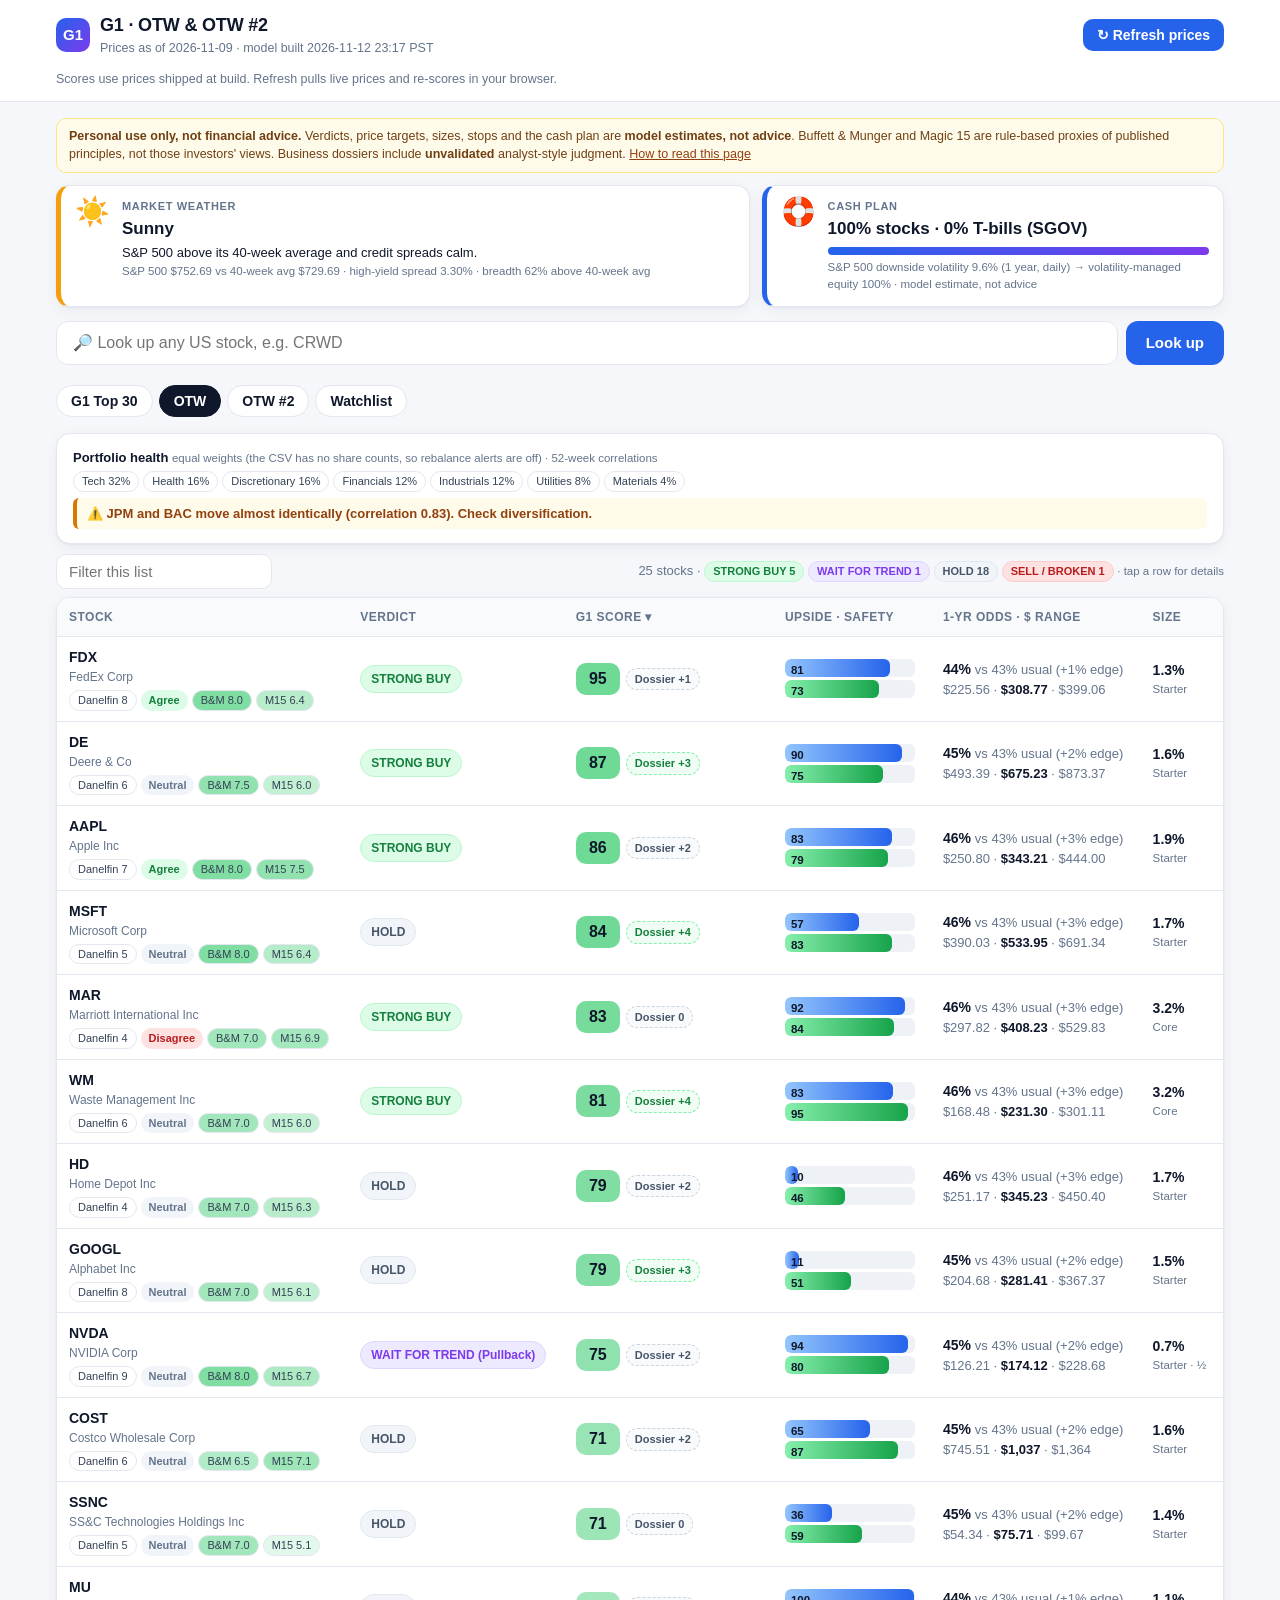
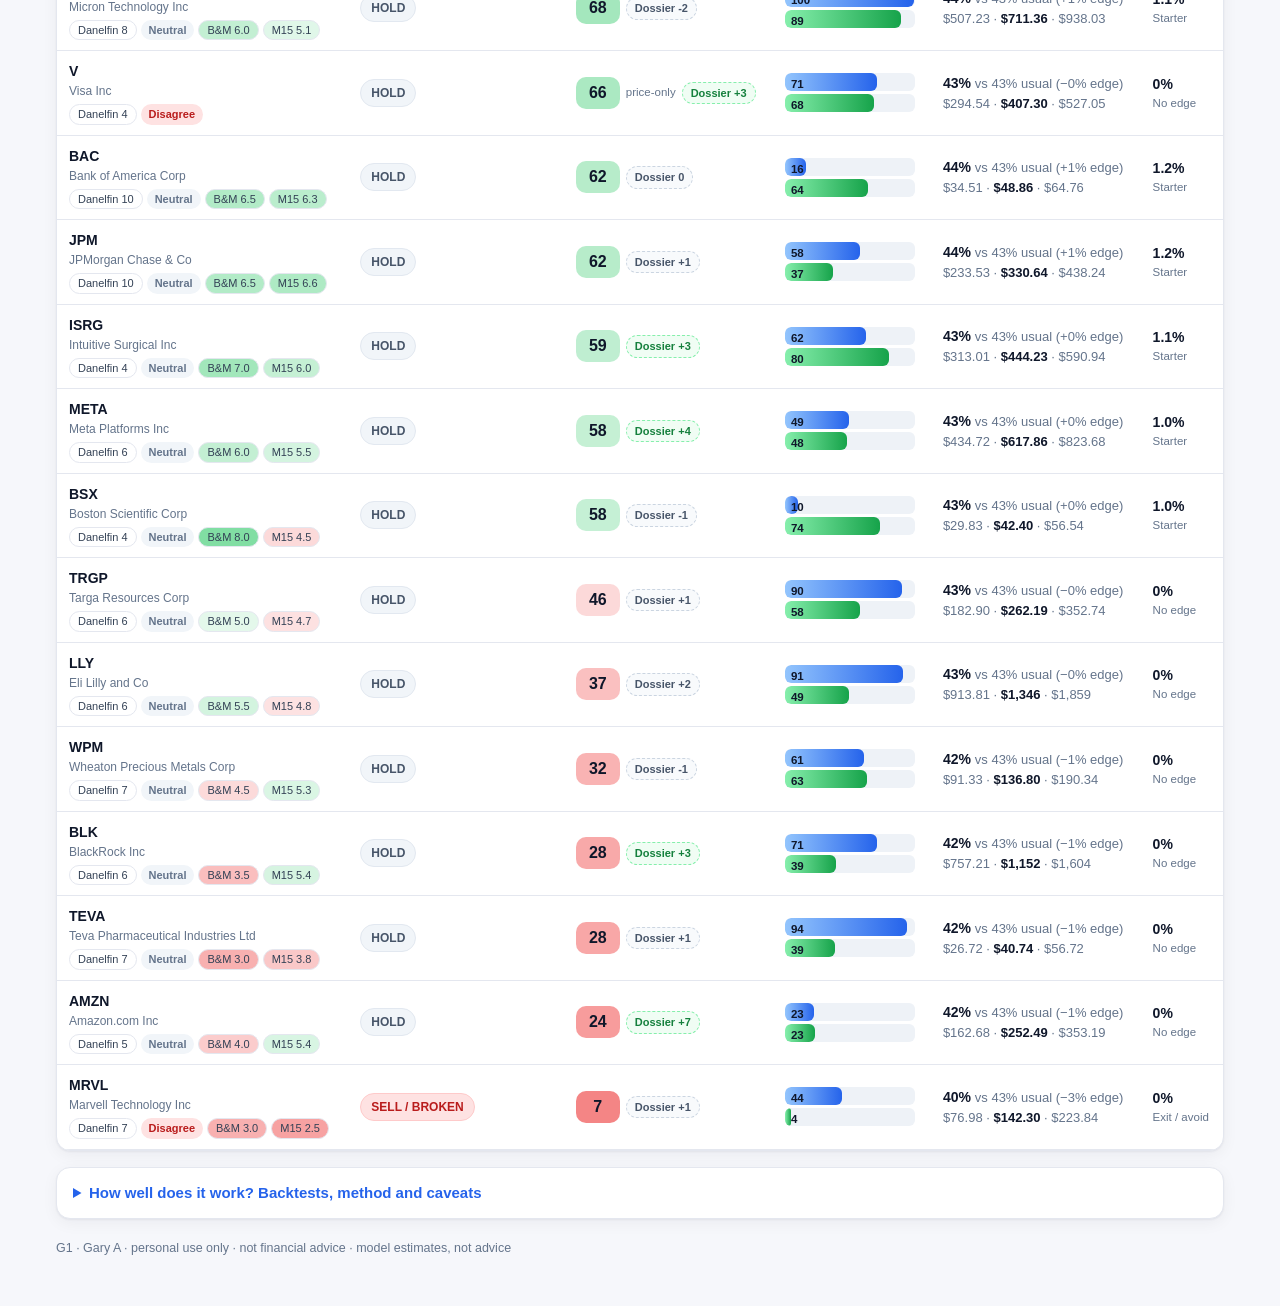
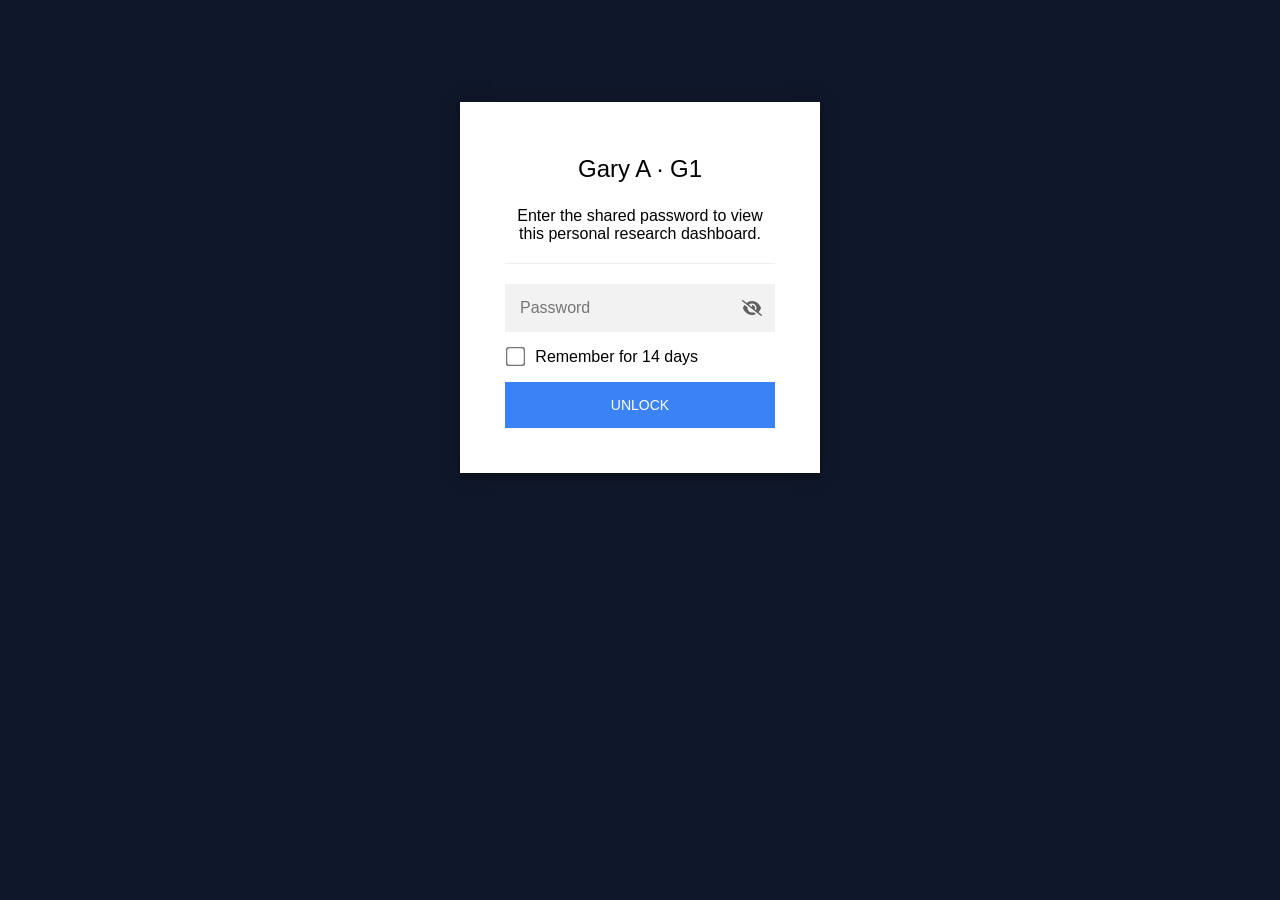
